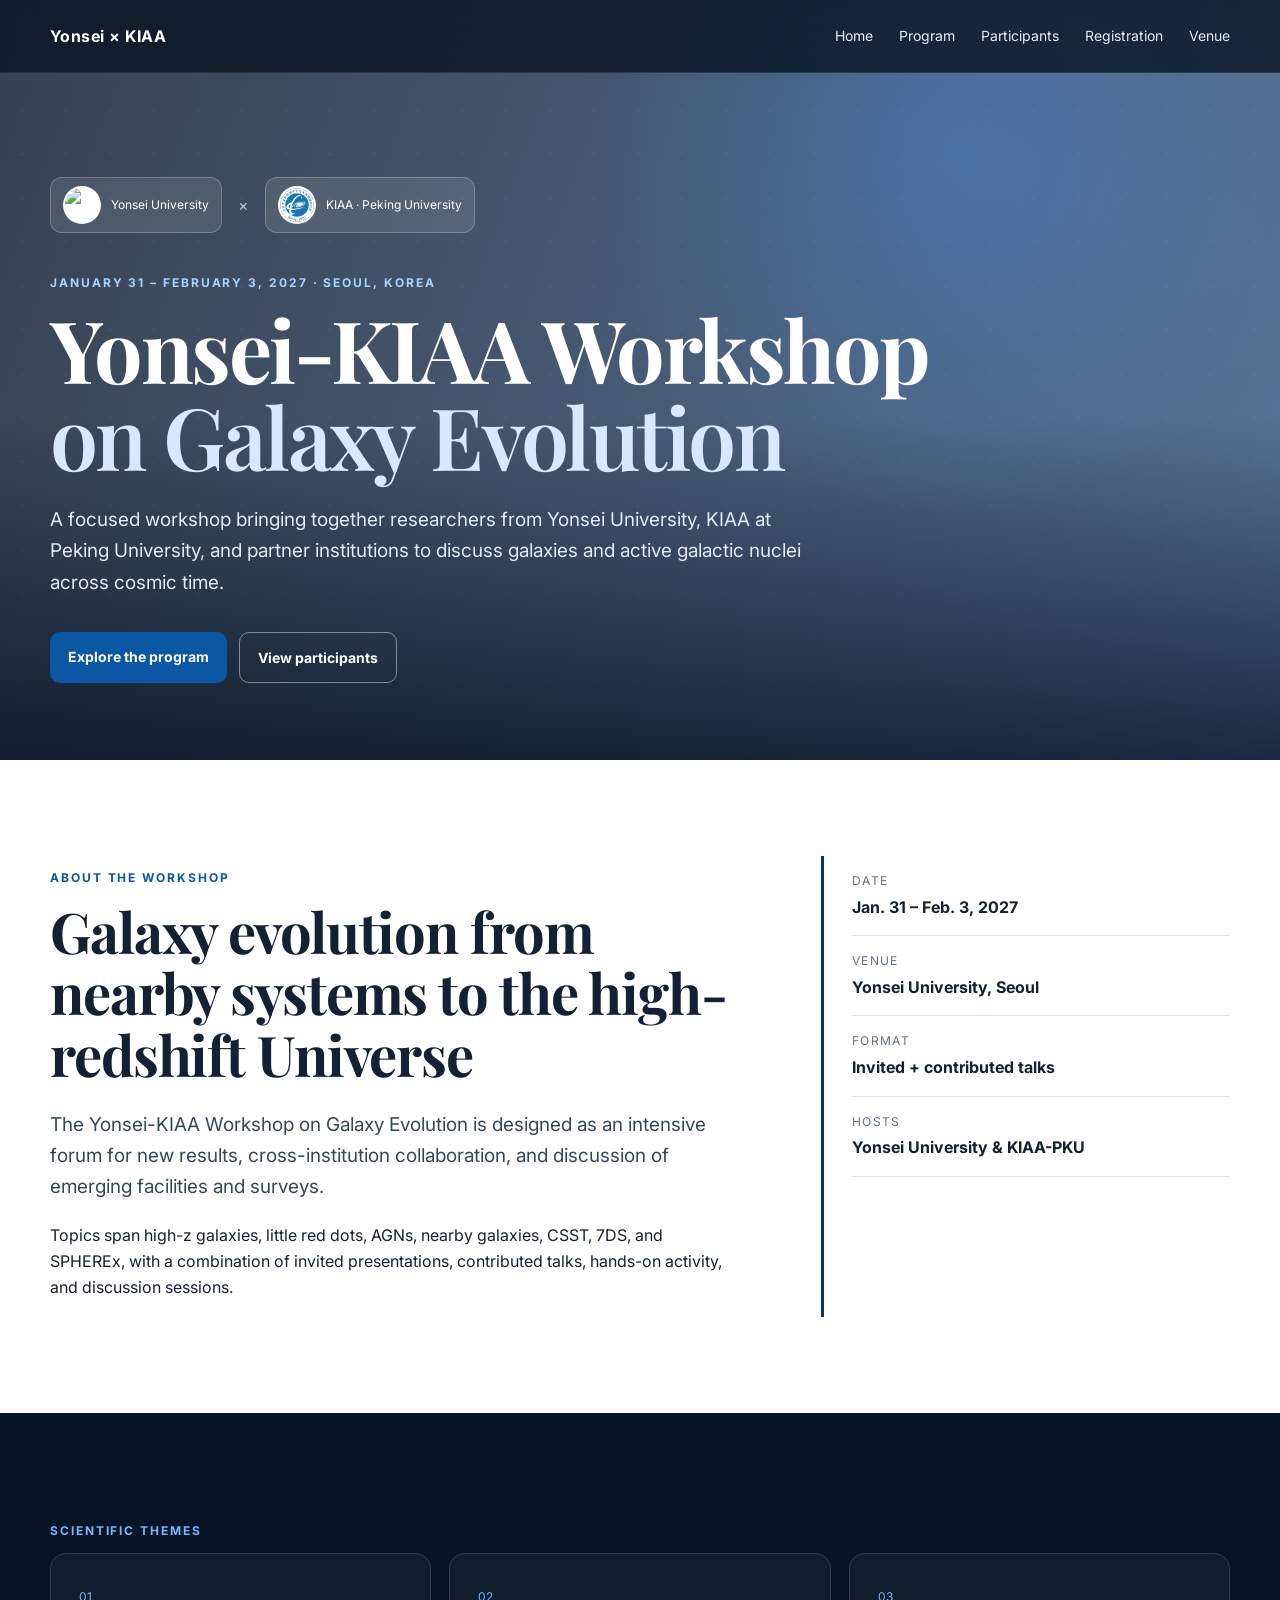
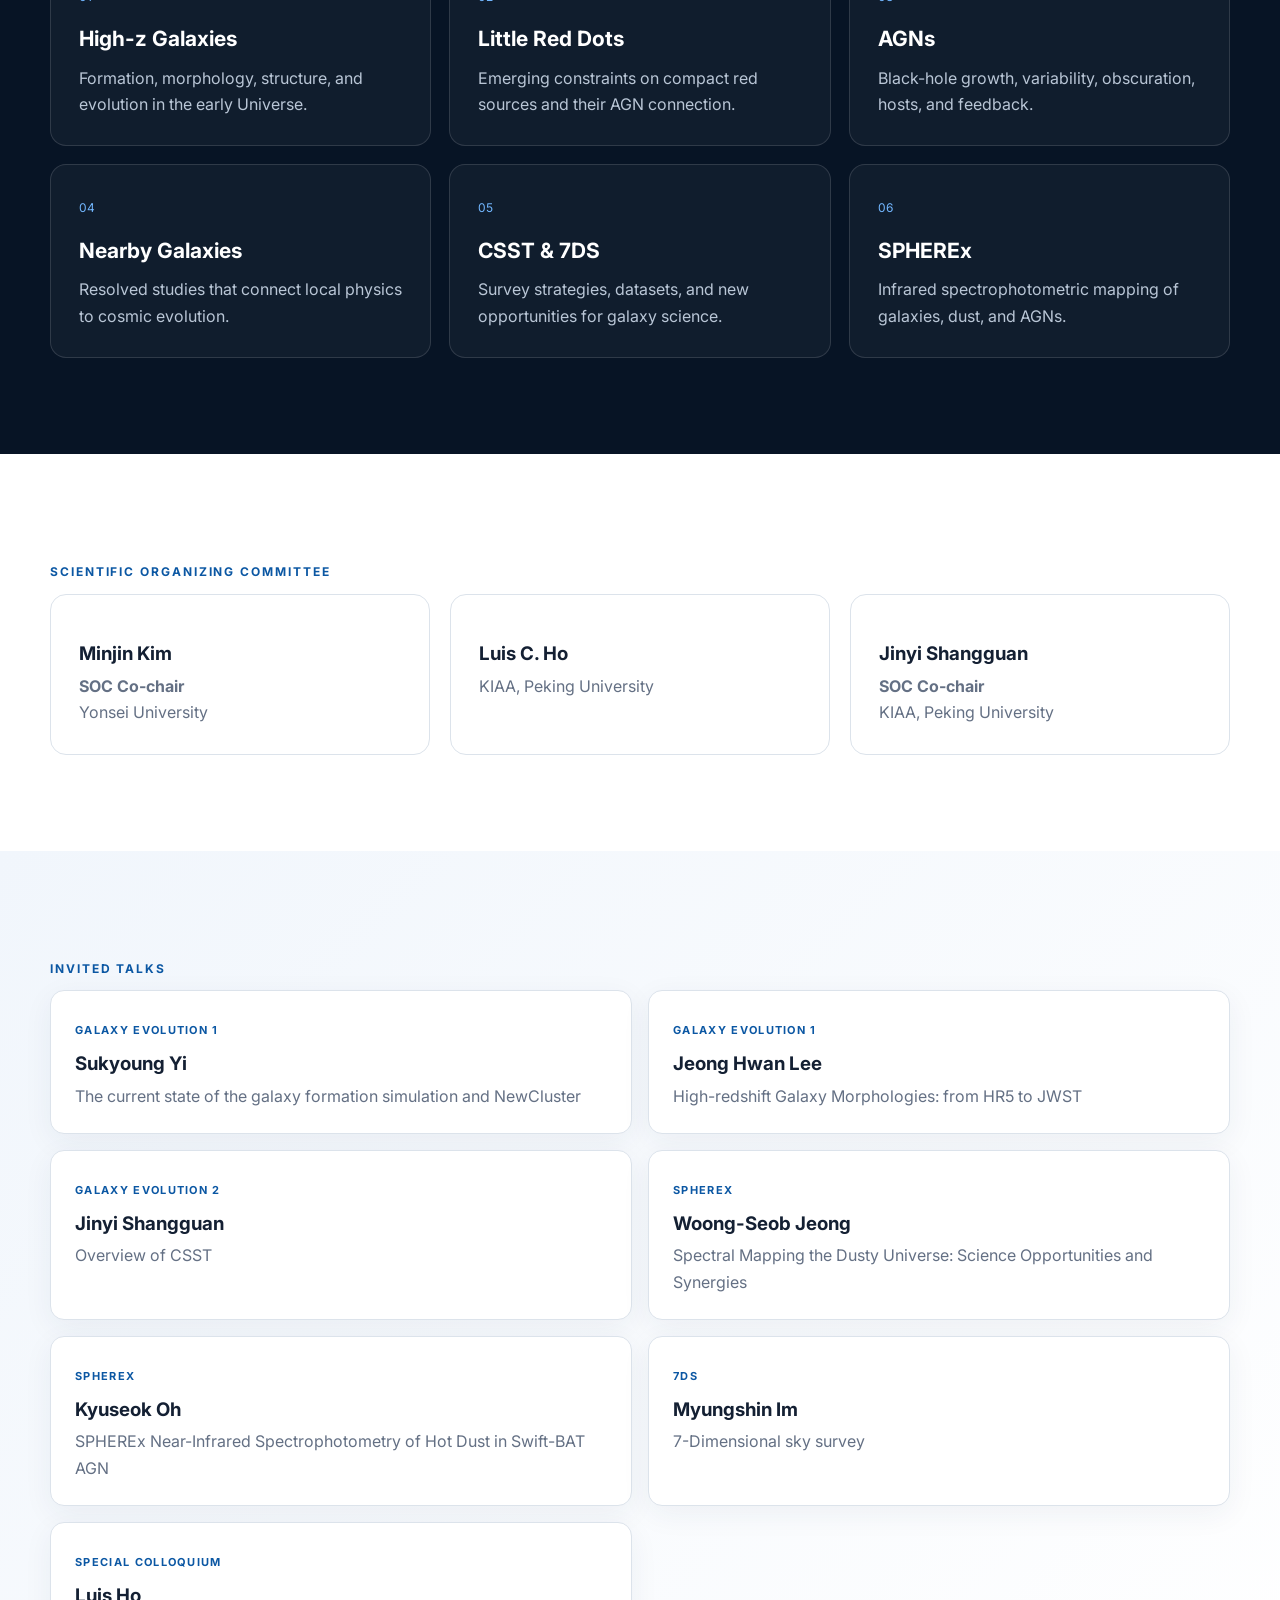
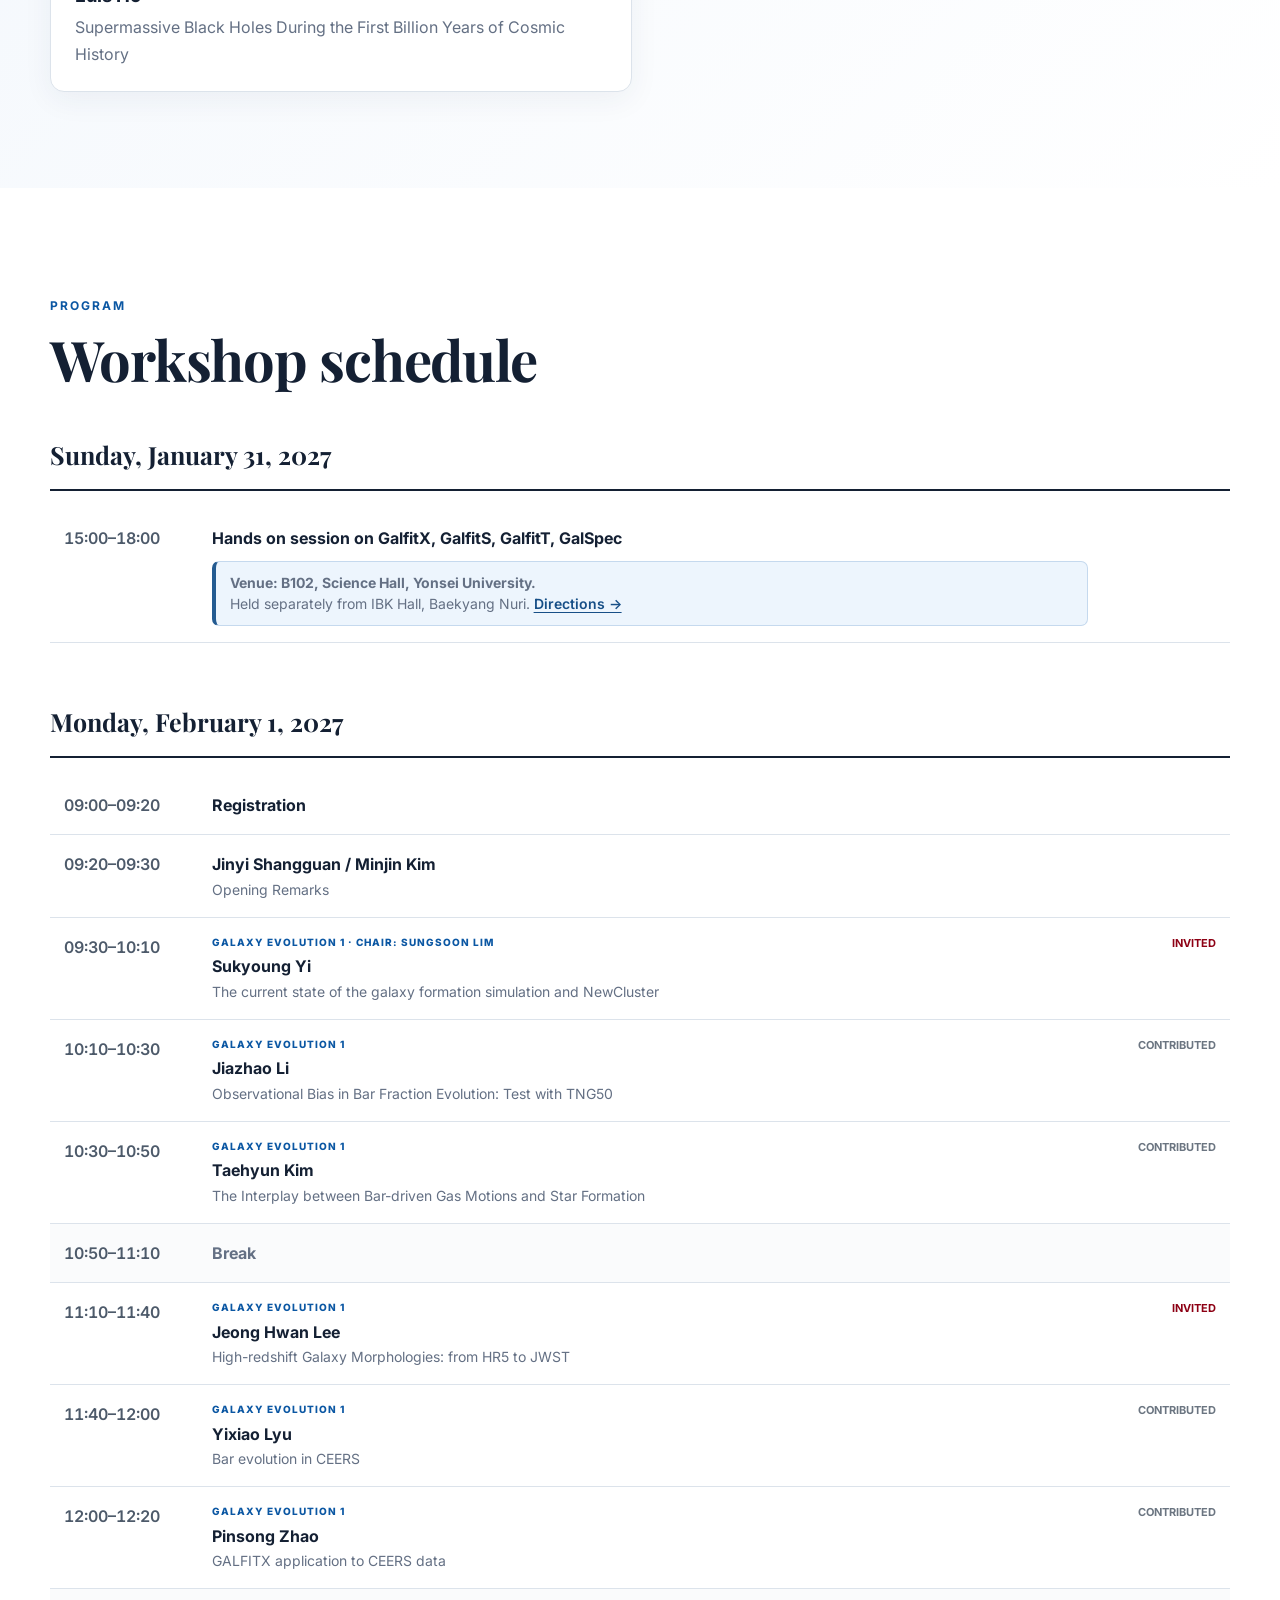
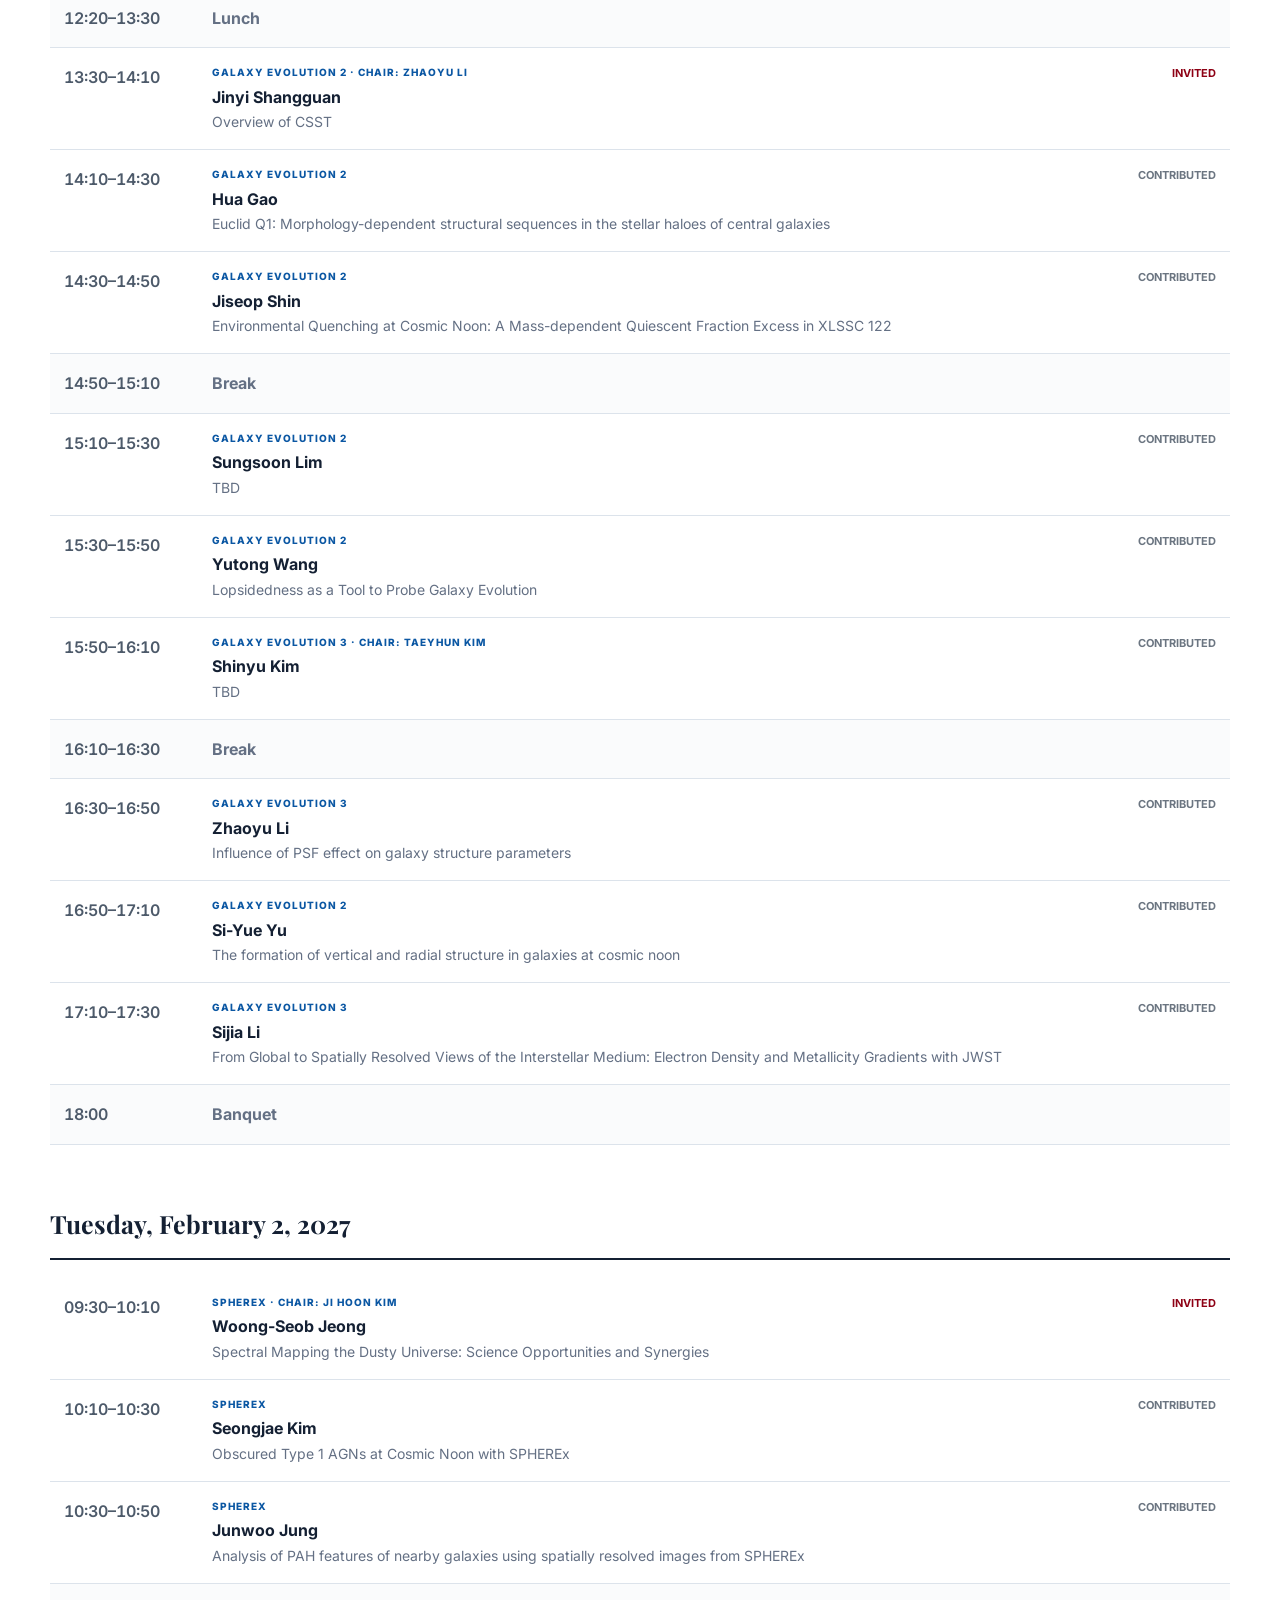
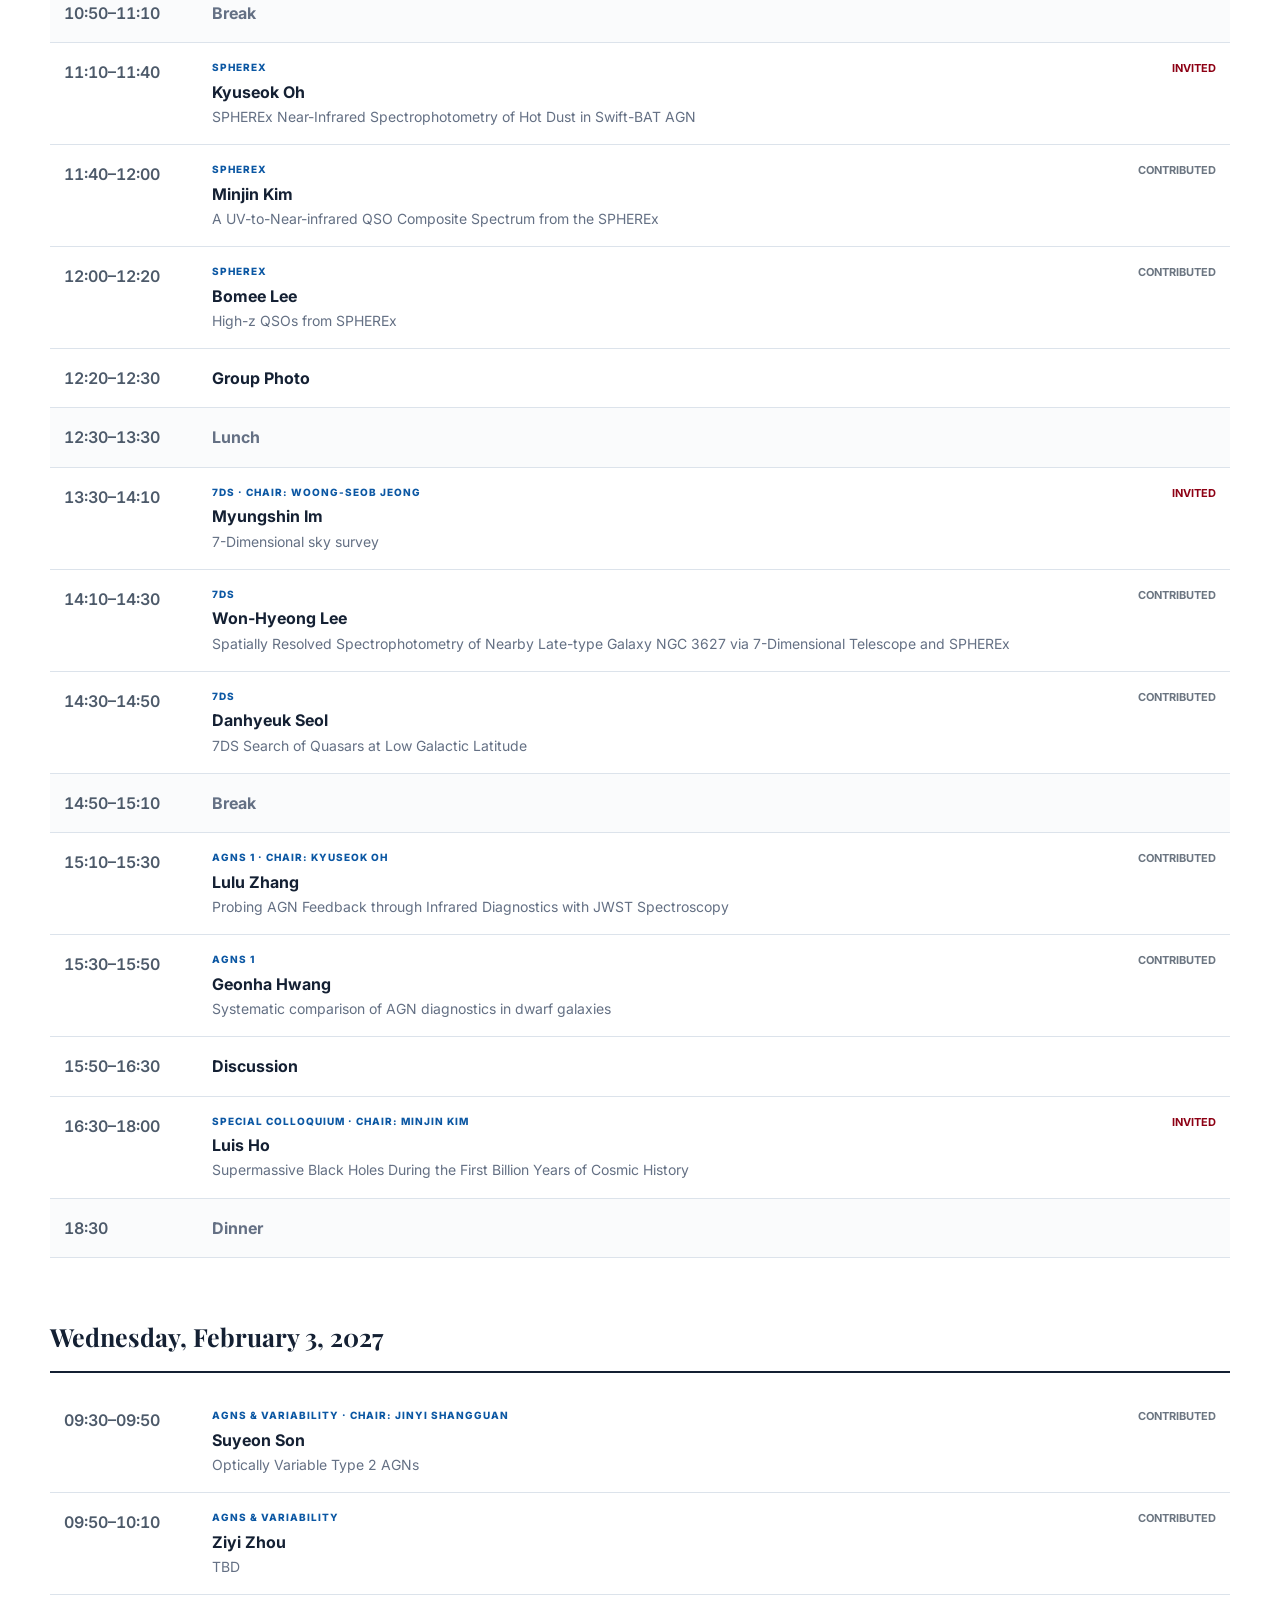
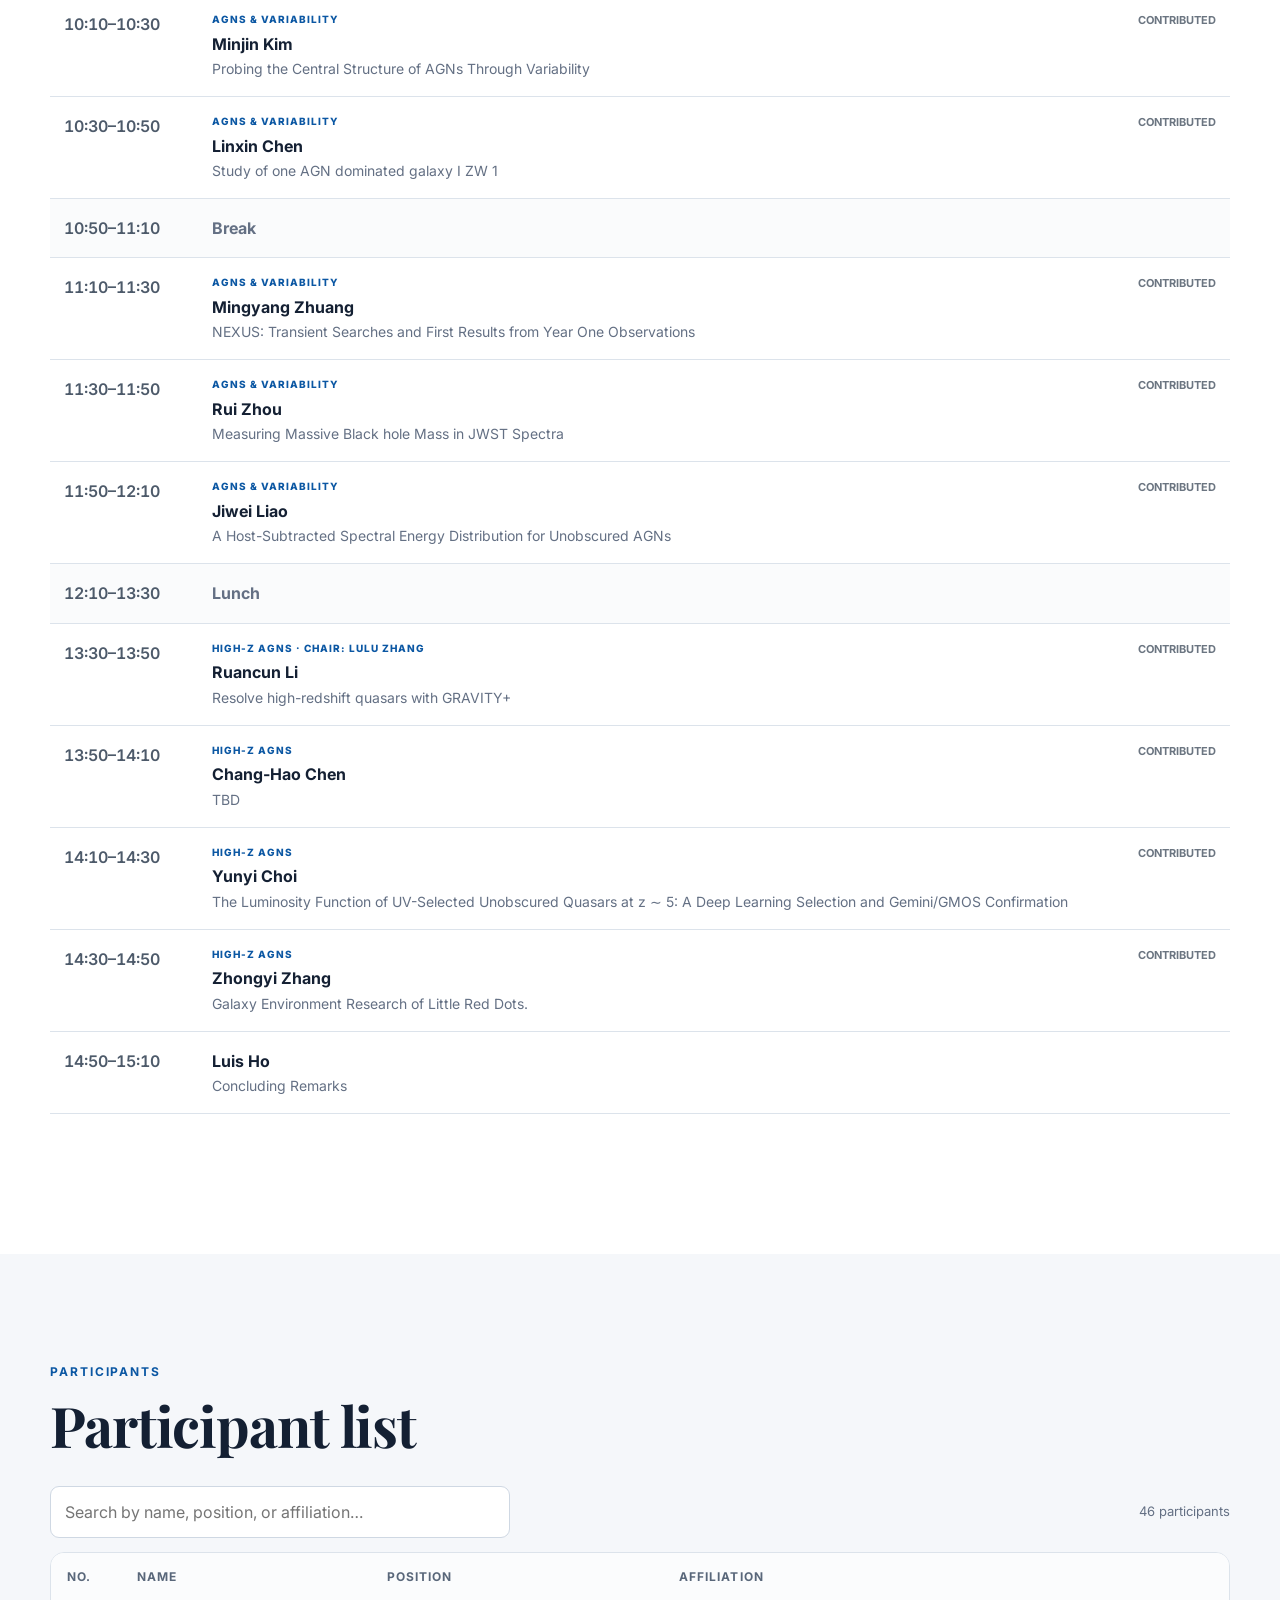
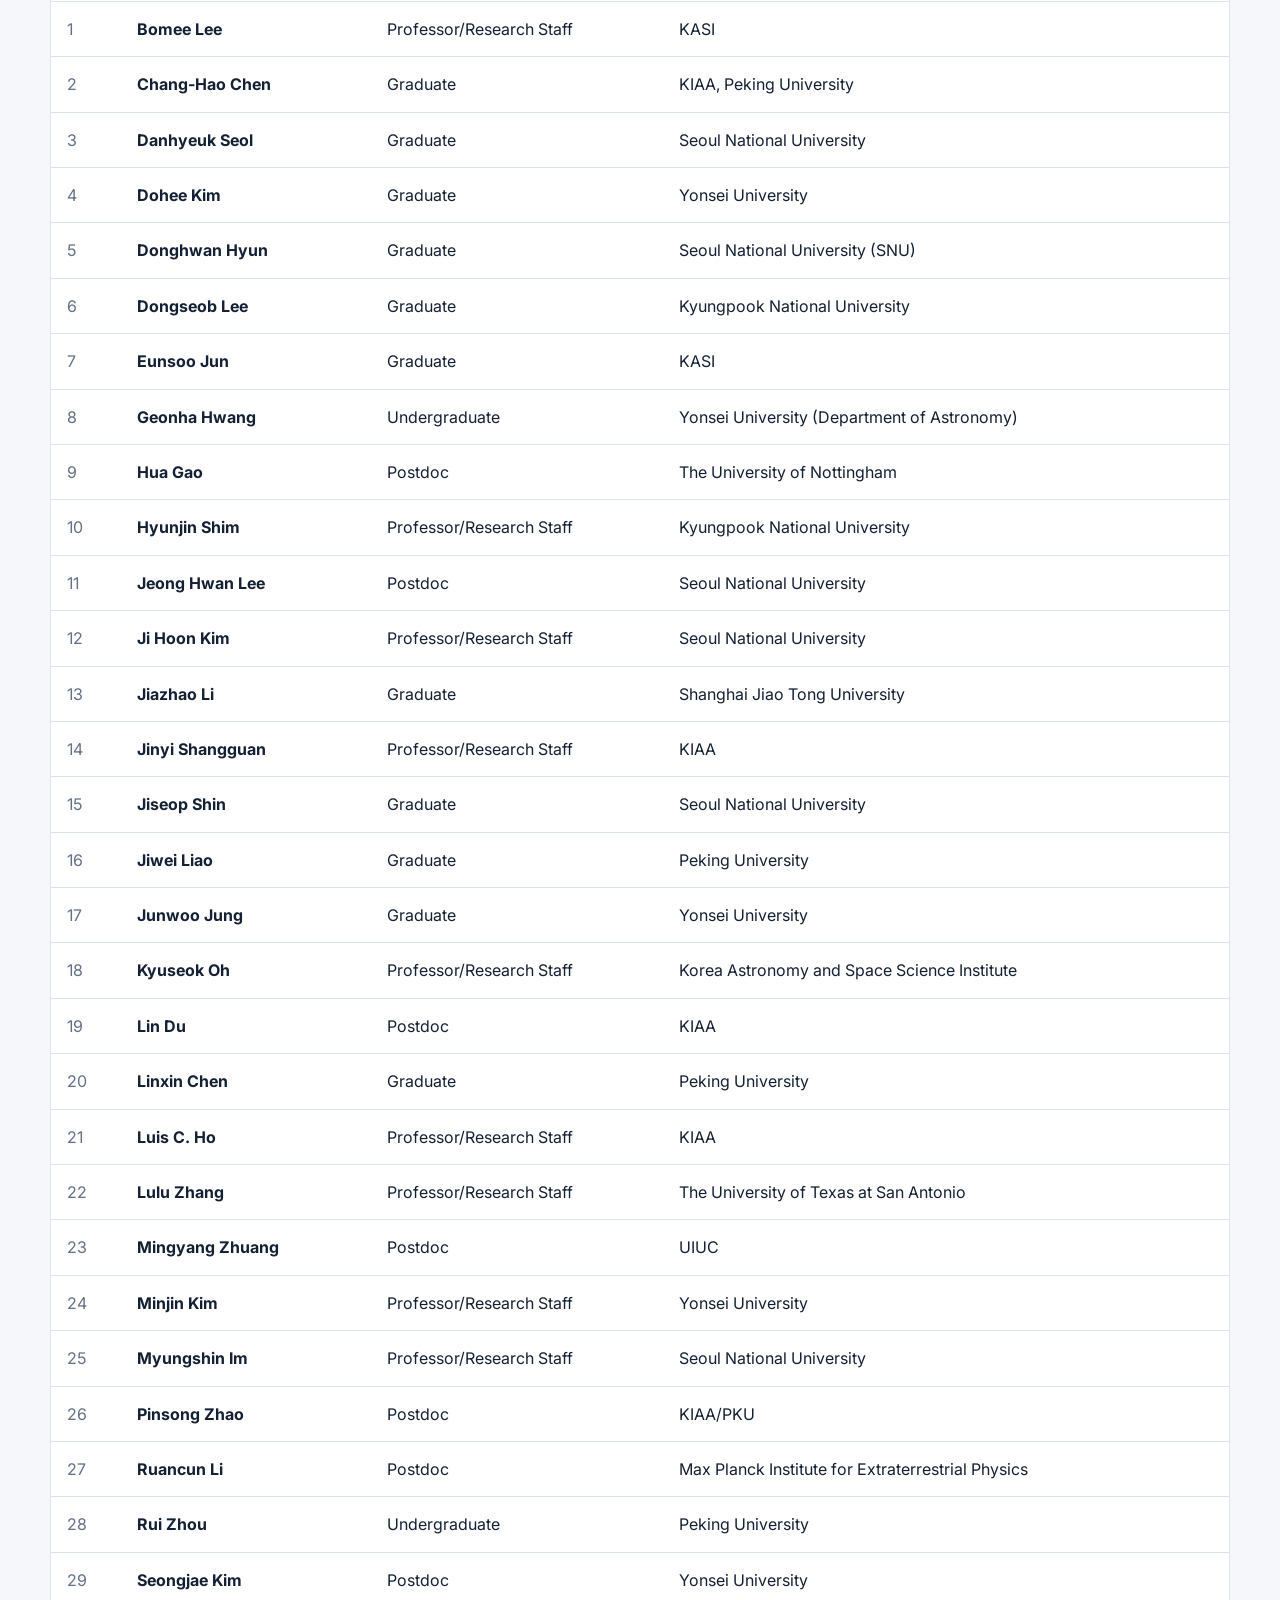
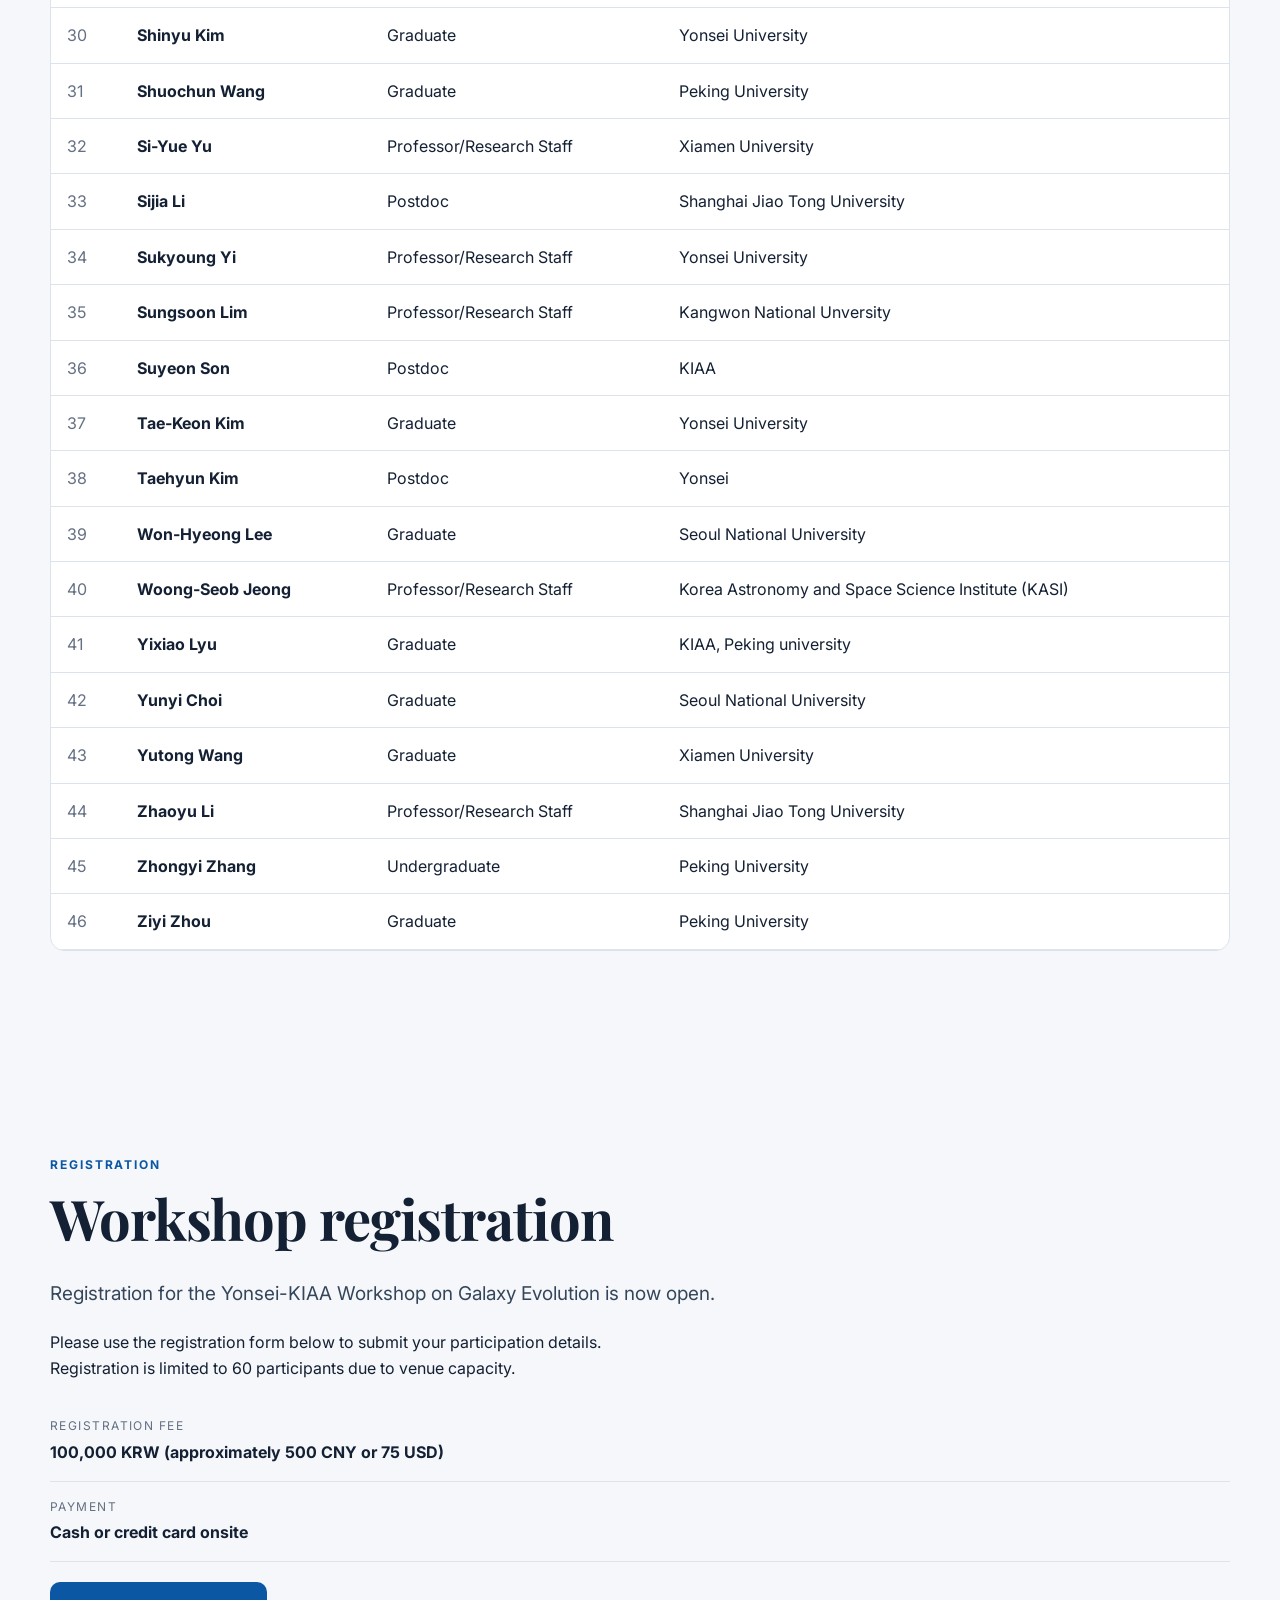
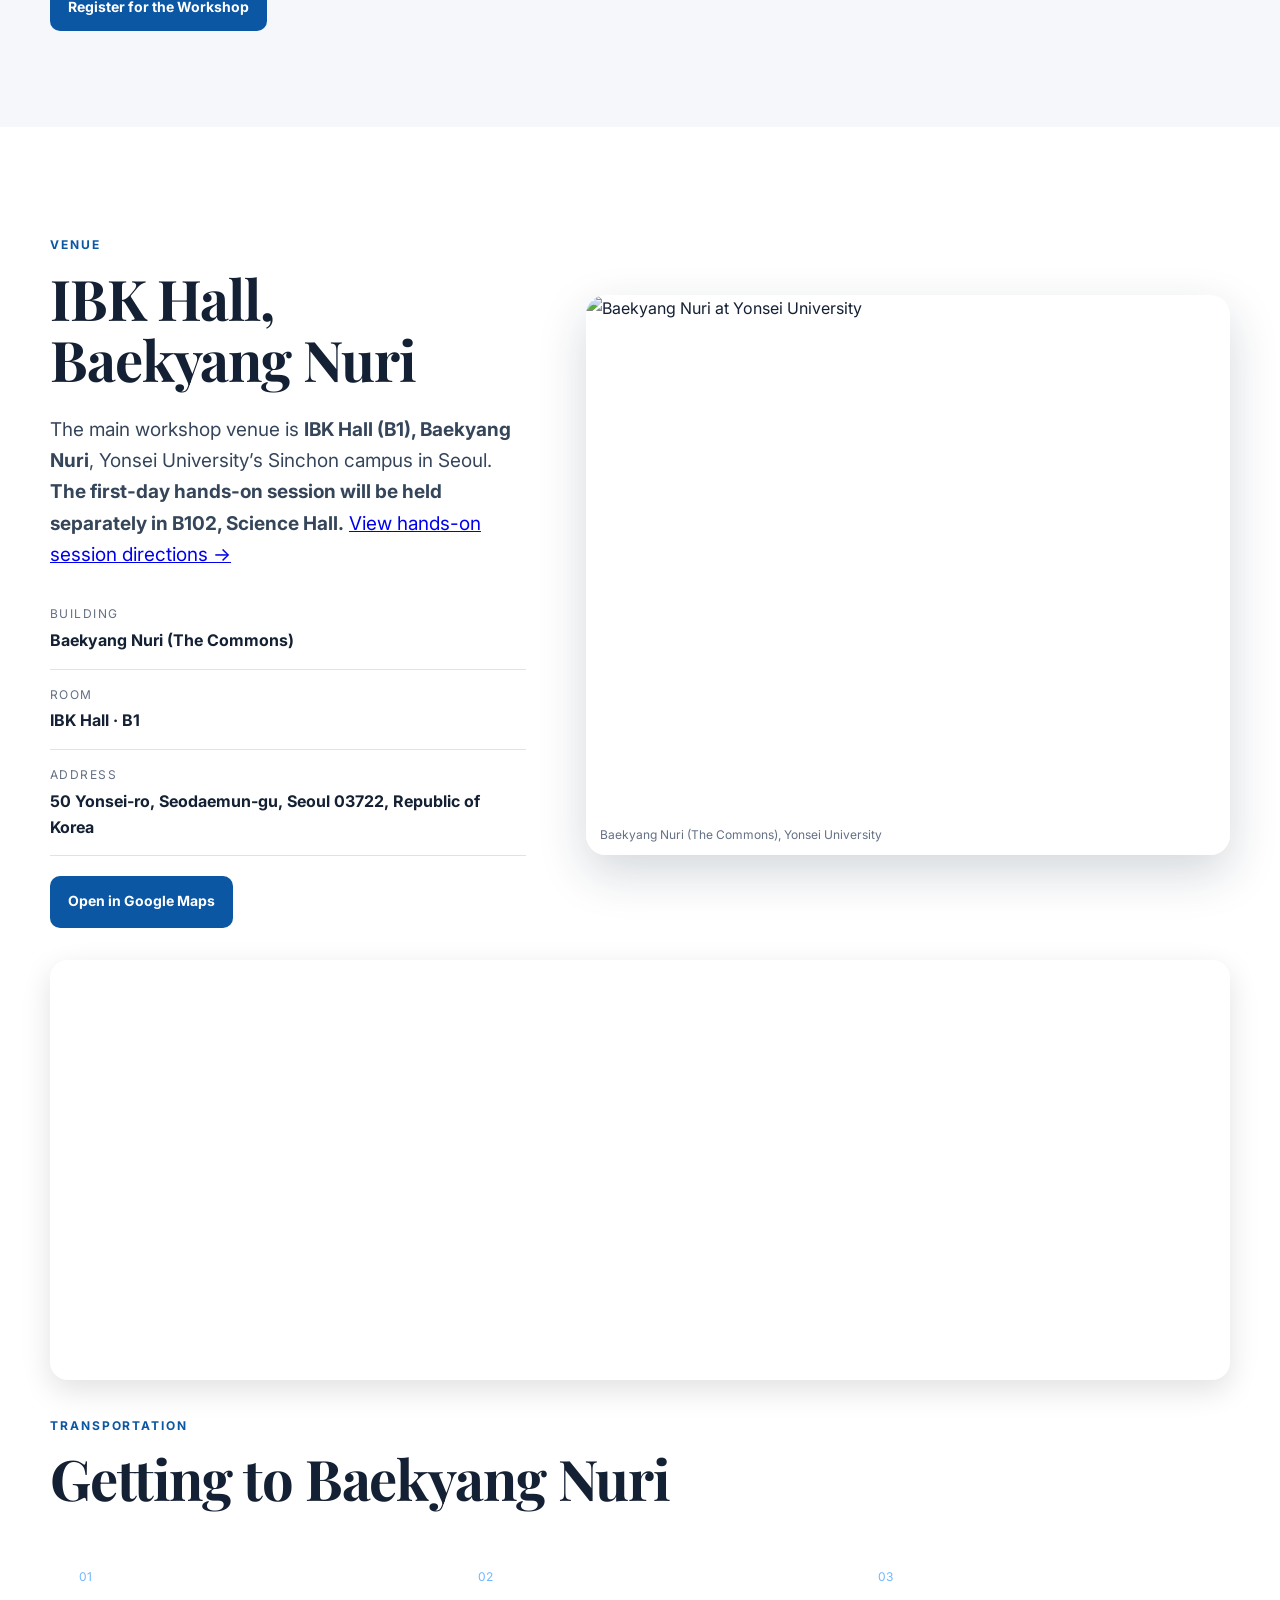
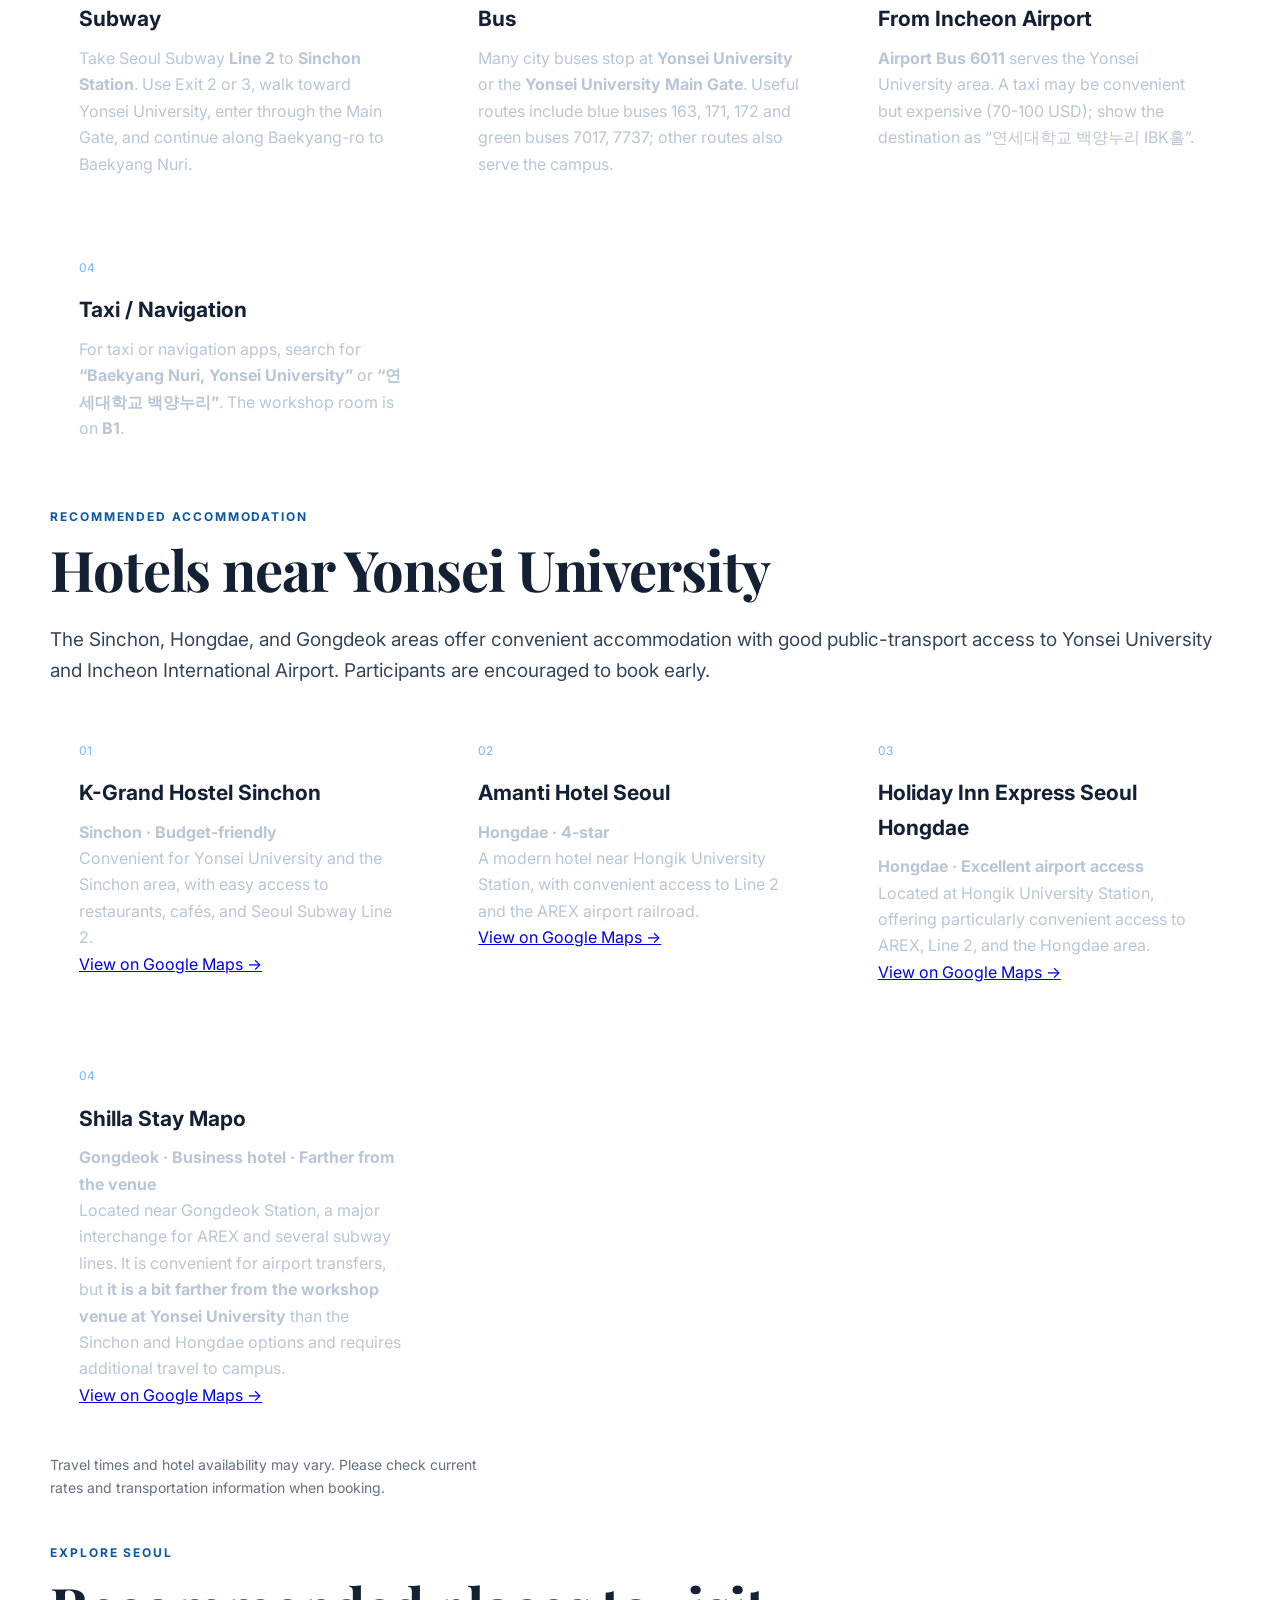
==== index.html @ 939523c6 "Add files via upload" ====
<!doctype html>
<html lang="en">
<head>
  <meta charset="utf-8" />
  <meta name="viewport" content="width=device-width,initial-scale=1" />
  <meta name="description" content="Yonsei-KIAA Workshop on Galaxy Evolution, Jan. 31-Feb. 3, 2027 at Yonsei University." />
  <title>Yonsei-KIAA Workshop on Galaxy Evolution</title>
  <link rel="preconnect" href="https://fonts.googleapis.com">
  <link rel="preconnect" href="https://fonts.gstatic.com" crossorigin>
  <link href="https://fonts.googleapis.com/css2?family=Inter:wght@400;500;600;700&family=Playfair+Display:wght@600;700&display=swap" rel="stylesheet">
  <link rel="stylesheet" href="styles.css" />
  <style>
    .hands-on-venue { display: block; margin-top: .6rem; padding: .65rem .85rem; border: 1px solid #c5d9ee; border-left: 4px solid #245b91; border-radius: 7px; background: #edf5fd; color: #173f68; font-size: .9rem; line-height: 1.5; }
    .hands-on-venue a { color: #174f87; font-weight: 600; text-decoration: underline; text-underline-offset: 3px; }
  </style>
</head>
<body>
  <header class="site-header" id="top">
    <nav class="nav wrap">
      <a class="brand" href="#top">Yonsei × KIAA</a>
      <button class="menu-toggle" aria-label="Toggle navigation" onclick="document.body.classList.toggle('nav-open')">☰</button>
      <div class="nav-links">
        <a href="#about">Home</a>
        <a href="#program">Program</a>
        <a href="#participants">Participants</a>
        <a href="#registration">Registration</a>
        <a href="#venue">Venue</a>
      </div>
    </nav>
  </header>

  <main>
    <section class="hero">
      <div class="hero-overlay"></div>
      <div class="wrap hero-content">
        <div class="institution-row">
          <a class="institution-card" href="https://www.yonsei.ac.kr/" target="_blank" rel="noreferrer">
            <img src="https://cdn.prod.website-files.com/688091aebb076bf586d9e86c/6881ef72af36af42d6fda304_Yonsei%20University.jpg" alt="Yonsei University logo" />
            <span>Yonsei University</span>
          </a>
          <span class="xmark">×</span>
          <a class="institution-card" href="https://kiaa.pku.edu.cn/" target="_blank" rel="noreferrer">
            <img src="images_kiaa_pku.png" alt="Peking University seal" />
            <span>KIAA · Peking University</span>
          </a>
        </div>
        <p class="eyebrow">JANUARY 31 – FEBRUARY 3, 2027 · SEOUL, KOREA</p>
        <h1>Yonsei-KIAA Workshop<br><span>on Galaxy Evolution</span></h1>
        <p class="hero-lede">A focused workshop bringing together researchers from Yonsei University, KIAA at Peking University, and partner institutions to discuss galaxies and active galactic nuclei across cosmic time.</p>
        <div class="hero-actions">
          <a class="btn primary" href="#program">Explore the program</a>
          <a class="btn ghost" href="#participants">View participants</a>
        </div>
      </div>
    </section>

    <section class="section" id="about">
      <div class="wrap two-col">
        <div>
          <p class="kicker">About the workshop</p>
          <h2>Galaxy evolution from nearby systems to the high-redshift Universe</h2>
          <p class="lead">The Yonsei-KIAA Workshop on Galaxy Evolution is designed as an intensive forum for new results, cross-institution collaboration, and discussion of emerging facilities and surveys.</p>
          <p>Topics span high-z galaxies, little red dots, AGNs, nearby galaxies, CSST, 7DS, and SPHEREx, with a combination of invited presentations, contributed talks, hands-on activity, and discussion sessions.</p>
        </div>
        <aside class="info-panel">
          <div><span>Date</span><strong>Jan. 31 – Feb. 3, 2027</strong></div>
          <div><span>Venue</span><strong>Yonsei University, Seoul</strong></div>
          <div><span>Format</span><strong>Invited + contributed talks</strong></div>
          <div><span>Hosts</span><strong>Yonsei University & KIAA-PKU</strong></div>
        </aside>
      </div>
    </section>

    <section class="section section-dark">
      <div class="wrap">
        <p class="kicker light">Scientific themes</p>
        <div class="topic-grid">
          <article><span>01</span><h3>High-z Galaxies</h3><p>Formation, morphology, structure, and evolution in the early Universe.</p></article>
          <article><span>02</span><h3>Little Red Dots</h3><p>Emerging constraints on compact red sources and their AGN connection.</p></article>
          <article><span>03</span><h3>AGNs</h3><p>Black-hole growth, variability, obscuration, hosts, and feedback.</p></article>
          <article><span>04</span><h3>Nearby Galaxies</h3><p>Resolved studies that connect local physics to cosmic evolution.</p></article>
          <article><span>05</span><h3>CSST & 7DS</h3><p>Survey strategies, datasets, and new opportunities for galaxy science.</p></article>
          <article><span>06</span><h3>SPHEREx</h3><p>Infrared spectrophotometric mapping of galaxies, dust, and AGNs.</p></article>
        </div>
      </div>
    </section>

    <section class="section" id="soc">
      <div class="wrap">
        <p class="kicker">Scientific organizing committee</p>
        <div class="soc-grid">
          <article><h3>Minjin Kim</h3><p><strong>SOC Co-chair</strong></p><p>Yonsei University</p></article>
          <article><h3>Luis C. Ho</h3><p>KIAA, Peking University</p></article>
          <article><h3>Jinyi Shangguan</h3><p><strong>SOC Co-chair</strong></p><p>KIAA, Peking University</p></article>
        </div>
      </div>
    </section>

    <section class="section accent-section">
      <div class="wrap">
        <p class="kicker">Invited talks</p>
        <div id="invited-talks" class="invited-grid"></div>
      </div>
    </section>

    <section class="section" id="program">
      <div class="wrap">
        <div class="section-head">
          <div><p class="kicker">Program</p><h2>Workshop schedule</h2></div>
          <p class="edit-note"></p>
        </div>
        <div id="program-root"></div>
      </div>
    </section>

    <section class="section section-soft" id="participants">
      <div class="wrap">
        <div class="section-head">
          <div><p class="kicker">Participants</p><h2>Participant list</h2></div>
          <p class="edit-note"></p>
        </div>
        <div class="table-tools">
          <input id="participant-search" type="search" placeholder="Search by name, position, or affiliation…" aria-label="Search participants" />
          <span id="participant-count"></span>
        </div>
        <div class="table-wrap">
          <table>
            <thead><tr><th>No.</th><th>Name</th><th>Position</th><th>Affiliation</th></tr></thead>
            <tbody id="participants-body"></tbody>
          </table>
        </div>
      </div>
    </section>

    <section class="section section-soft" id="registration">
      <div class="wrap">
        <div class="section-head">
          <div><p class="kicker">Registration</p><h2>Workshop registration</h2></div>
        </div>
        <p class="lead">Registration for the Yonsei-KIAA Workshop on Galaxy Evolution is now open.</p>
        <p>Please use the registration form below to submit your participation details.<br> 
         Registration is limited to 60 participants due to venue capacity.</p>
        <div class="venue-facts" style="margin-top:1.25rem">
          <div><span>Registration fee</span><strong>100,000 KRW (approximately 500 CNY or 75 USD)</strong></div>
          <div><span>Payment</span><strong>Cash or credit card onsite</strong></div>
        </div>
        <div style="margin-top:1.25rem">
          <a class="btn primary" href="https://forms.gle/2bnbUi3dQXbTcbab9" target="_blank" rel="noreferrer">Register for the Workshop</a>
        </div>
      </div>
    </section>

    <section class="section" id="venue">
      <div class="wrap">
        <div class="venue-grid">
          <div>
            <p class="kicker">Venue</p>
            <h2>IBK Hall, Baekyang Nuri</h2>
            <p class="lead">The main workshop venue is <strong>IBK Hall (B1), Baekyang Nuri</strong>, Yonsei University’s Sinchon campus in Seoul. <strong>The first-day hands-on session will be held separately in B102, Science Hall.</strong> <a href="science-hall-directions.html">View hands-on session directions →</a></p>
            <div class="venue-facts">
              <div><span>Building</span><strong>Baekyang Nuri (The Commons)</strong></div>
              <div><span>Room</span><strong>IBK Hall · B1</strong></div>
              <div><span>Address</span><strong>50 Yonsei-ro, Seodaemun-gu, Seoul 03722, Republic of Korea</strong></div>
            </div>
            <div style="display:flex;gap:.75rem;flex-wrap:wrap;margin-top:1.25rem">
              <a class="btn primary" href="https://maps.google.com/?q=Yonsei+University+Baekyangnuri" target="_blank" rel="noreferrer">Open in Google Maps</a>
              <a class="btn ghost" href="https://www.yonsei.ac.kr/en_sc/1834/subview.do" target="_blank" rel="noreferrer">Yonsei campus directions</a>
            </div>
          </div>
          <figure class="venue-photo">
            <img src="https://cdn.myportfolio.com/5768516c-3eaa-45c3-a110-b258893a2610/fd45acd1-214d-4a29-b51f-2fd9d82400e4_rw_1920.jpg?h=a72ed063ee5cdecd227137481c77e0c4" alt="Baekyang Nuri at Yonsei University" />
            <figcaption>Baekyang Nuri (The Commons), Yonsei University</figcaption>
          </figure>
        </div>

        <div style="margin-top:2rem;border-radius:18px;overflow:hidden;box-shadow:0 10px 30px rgba(0,0,0,.12)">
          <iframe
            title="Google Map: Baekyang Nuri, Yonsei University"
            src="https://www.google.com/maps?q=Yonsei+University+Baekyangnuri&output=embed"
            width="100%"
            height="420"
            style="border:0;display:block"
            loading="lazy"
            referrerpolicy="no-referrer-when-downgrade"
            allowfullscreen>
          </iframe>
        </div>

        <div style="margin-top:2.25rem">
          <p class="kicker">Transportation</p>
          <h2>Getting to Baekyang Nuri</h2>
          <div class="topic-grid" style="margin-top:1.25rem">
            <article>
              <span>01</span><h3>Subway</h3>
              <p>Take Seoul Subway <strong>Line 2</strong> to <strong>Sinchon Station</strong>. Use Exit 2 or 3, walk toward Yonsei University, enter through the Main Gate, and continue along Baekyang-ro to Baekyang Nuri.</p>
            </article>
            <article>
              <span>02</span><h3>Bus</h3>
              <p>Many city buses stop at <strong>Yonsei University</strong> or the <strong>Yonsei University Main Gate</strong>. Useful routes include blue buses 163, 171, 172 and green buses 7017, 7737; other routes also serve the campus.</p>
            </article>
            <article>
              <span>03</span><h3>From Incheon Airport</h3>
              <p><strong>Airport Bus 6011</strong> serves the Yonsei University area. A taxi may be convenient but expensive (70-100 USD); show the destination as “연세대학교 백양누리 IBK홀”.</p>
            </article>
            <article>
              <span>04</span><h3>Taxi / Navigation</h3>
              <p>For taxi or navigation apps, search for <strong>“Baekyang Nuri, Yonsei University”</strong> or <strong>“연세대학교 백양누리”</strong>. The workshop room is on <strong>B1</strong>.</p>
            </article>
          </div>

        <div style="margin-top:2.25rem">
          <p class="kicker">Recommended accommodation</p>
          <h2>Hotels near Yonsei University</h2>
          <p class="lead">The Sinchon, Hongdae, and Gongdeok areas offer convenient accommodation with good public-transport access to Yonsei University and Incheon International Airport. Participants are encouraged to book early.</p>
          <div class="topic-grid" style="margin-top:1.25rem">
            <article>
              <span>01</span><h3>K-Grand Hostel Sinchon</h3>
              <p><strong>Sinchon · Budget-friendly</strong><br>Convenient for Yonsei University and the Sinchon area, with easy access to restaurants, cafés, and Seoul Subway Line 2.</p>
              <p><a href="https://www.google.com/maps/search/?api=1&query=K-Grand+Hostel+Sinchon+Seoul" target="_blank" rel="noreferrer">View on Google Maps →</a></p>
            </article>
            <article>
              <span>02</span><h3>Amanti Hotel Seoul</h3>
              <p><strong>Hongdae · 4-star</strong><br>A modern hotel near Hongik University Station, with convenient access to Line 2 and the AREX airport railroad.</p>
              <p><a href="https://www.google.com/maps/search/?api=1&query=Amanti+Hotel+Seoul" target="_blank" rel="noreferrer">View on Google Maps →</a></p>
            </article>
            <article>
              <span>03</span><h3>Holiday Inn Express Seoul Hongdae</h3>
              <p><strong>Hongdae · Excellent airport access</strong><br>Located at Hongik University Station, offering particularly convenient access to AREX, Line 2, and the Hongdae area.</p>
              <p><a href="https://www.google.com/maps/search/?api=1&query=Holiday+Inn+Express+Seoul+Hongdae" target="_blank" rel="noreferrer">View on Google Maps →</a></p>
            </article>
            <article>
              <span>04</span><h3>Shilla Stay Mapo</h3>
              <p><strong>Gongdeok · Business hotel · Farther from the venue</strong><br>Located near Gongdeok Station, a major interchange for AREX and several subway lines. It is convenient for airport transfers, but <strong>it is a bit farther from the workshop venue at Yonsei University</strong> than the Sinchon and Hongdae options and requires additional travel to campus.</p>
              <p><a href="https://www.google.com/maps/search/?api=1&query=Shilla+Stay+Mapo+Seoul" target="_blank" rel="noreferrer">View on Google Maps →</a></p>
            </article>
          </div>
          <p class="edit-note" style="margin-top:1rem">Travel times and hotel availability may vary. Please check current rates and transportation information when booking.</p>
        </div>

        <div style="margin-top:2.75rem">
          <p class="kicker">Explore Seoul</p>
          <h2>Recommended places to visit</h2>
          <p class="lead">If you have some free time before or after the workshop, Seoul offers an easy mix of contemporary culture, royal palaces, traditional neighborhoods, museums, shopping, and K-culture landmarks. The following places are especially convenient and rewarding for international visitors.</p>
          <div class="topic-grid" style="margin-top:1.25rem">
            <article><span>01</span><h3>Hongdae · 홍대</h3><p>A lively university district close to Yonsei, known for cafés, restaurants, shopping, street performances, music, and nightlife. An easy evening trip from Sinchon.</p><p><a href="https://maps.google.com/?q=Hongdae+Seoul" target="_blank" rel="noreferrer">View on Google Maps →</a></p></article>
            <article><span>02</span><h3>National Museum of Korea · 국립중앙박물관</h3><p>Korea’s flagship museum for Korean history and art in Yongsan. A particularly good choice for visitors who want an introduction to Korean cultural heritage.</p><p><a href="https://maps.google.com/?q=National+Museum+of+Korea" target="_blank" rel="noreferrer">View on Google Maps →</a></p></article>
            <article><span>03</span><h3>Gyeongbokgung Palace · 경복궁</h3><p>The largest of Seoul’s Five Grand Palaces and one of the city’s essential historic sights. It pairs naturally with Gwanghwamun, Bukchon, and Insadong.</p><p><a href="https://maps.google.com/?q=Gyeongbokgung+Palace" target="_blank" rel="noreferrer">View on Google Maps →</a></p></article>
            <article><span>04</span><h3>Changdeokgung Palace · 창덕궁</h3><p>A beautifully preserved Joseon royal palace, especially famous for its architecture and the landscaped Secret Garden (Huwon). A highlight for visitors interested in historic Seoul.</p><p><a href="https://maps.google.com/?q=Changdeokgung+Palace" target="_blank" rel="noreferrer">View on Google Maps →</a></p></article>
            <article><span>05</span><h3>Deoksugung Palace · 덕수궁</h3><p>A compact royal palace in central Seoul known for its mix of traditional Korean and Western-style buildings. Its stone-wall road is also pleasant for a short walk.</p><p><a href="https://maps.google.com/?q=Deoksugung+Palace" target="_blank" rel="noreferrer">View on Google Maps →</a></p></article>
            <article><span>06</span><h3>Changgyeonggung Palace · 창경궁</h3><p>A quieter royal palace next to Changdeokgung, with spacious grounds and a more relaxed atmosphere. It can be combined with Changdeokgung and Jongmyo.</p><p><a href="https://maps.google.com/?q=Changgyeonggung+Palace" target="_blank" rel="noreferrer">View on Google Maps →</a></p></article>
            <article><span>07</span><h3>Bukchon Hanok Village · 북촌한옥마을</h3><p>A historic residential neighborhood of traditional hanok houses between the royal palaces. Please keep voices low and respect residents while exploring its narrow lanes.</p><p><a href="https://maps.google.com/?q=Bukchon+Hanok+Village" target="_blank" rel="noreferrer">View on Google Maps →</a></p></article>
            <article><span>08</span><h3>Insadong · 인사동</h3><p>A traditional arts and culture district with galleries, crafts, ceramics, souvenirs, tea houses, and Ssamzigil. It pairs naturally with Bukchon and the palaces.</p><p><a href="https://maps.google.com/?q=Insadong+Seoul" target="_blank" rel="noreferrer">View on Google Maps →</a></p></article>
            <article><span>09</span><h3>Jongmyo Shrine · 종묘</h3><p>A UNESCO-listed royal ancestral shrine of the Joseon Dynasty, noted for its restrained architecture, ritual traditions, and tranquil grounds.</p><p><a href="https://maps.google.com/?q=Jongmyo+Shrine+Seoul" target="_blank" rel="noreferrer">View on Google Maps →</a></p></article>
            <article><span>10</span><h3>Myeongdong · 명동</h3><p>One of Seoul’s best-known shopping districts, with Korean cosmetics, fashion, department stores, cafés, restaurants, and street food. It is also convenient for visiting Namsan and N Seoul Tower.</p><p><a href="https://maps.google.com/?q=Myeongdong+Seoul" target="_blank" rel="noreferrer">View on Google Maps →</a></p></article>
            <article><span>11</span><h3>Cheonggyecheon Stream · 청계천</h3><p>A landscaped urban stream running through central Seoul, ideal for a relaxed walk between sightseeing stops. The western section near Cheonggye Plaza is especially easy to combine with Gwanghwamun, Insadong, and Myeongdong.</p><p><a href="https://maps.google.com/?q=Cheonggyecheon+Stream+Seoul" target="_blank" rel="noreferrer">View on Google Maps →</a></p></article>
            <article><span>12</span><h3>KPop Demon Hunters · 케데헌</h3><p>Fans can explore Seoul landmarks associated with <em>KPop Demon Hunters</em>, including N Seoul Tower and Lotte World Tower. These make a fun K-culture addition to a Seoul visit.</p><p><a href="https://maps.google.com/?q=N+Seoul+Tower" target="_blank" rel="noreferrer">N Seoul Tower →</a> &nbsp;·&nbsp; <a href="https://maps.google.com/?q=Lotte+World+Tower" target="_blank" rel="noreferrer">Lotte World Tower →</a></p></article>
          </div>
          <div class="info-panel" style="margin-top:1.5rem">
            <div><span>Easy evening</span><strong>Sinchon → Hongdae</strong></div>
            <div><span>Historic Seoul</span><strong>Gyeongbokgung → Bukchon → Changdeokgung → Insadong</strong></div>
            <div><span>Palace route</span><strong>Deoksugung → Gyeongbokgung → Changdeokgung / Changgyeonggung → Jongmyo</strong></div>
            <div><span>Central Seoul walk</span><strong>Gwanghwamun → Cheonggyecheon → Myeongdong</strong></div>
            <div><span>Shopping & evening</span><strong>Myeongdong → Namsan → N Seoul Tower</strong></div>
            <div><span>Korean culture</span><strong>National Museum of Korea → Historic Seoul</strong></div>
          </div>
        </div>


        </div>
      </div>
    

</section>
  </main>

  <footer>
    <div class="wrap footer-row">
      <div><strong>Yonsei-KIAA Workshop on Galaxy Evolution</strong><span>Jan. 31 – Feb. 3, 2027 · Yonsei University</span></div>
      <a href="#top">Back to top ↑</a>
    </div>
  </footer>

  <script src="data.js"></script>
  <script>
    const D = window.WORKSHOP_DATA;
    const dateLabel = s => new Date(s+'T12:00:00').toLocaleDateString('en-US',{weekday:'long',month:'long',day:'numeric',year:'numeric'});
    const invited = D.program.filter(x => x.type === 'I' && x.name && !/break|lunch|banquet/i.test(x.name));
    document.getElementById('invited-talks').innerHTML = invited.map(x => `
      <article><span class="talk-topic">${x.topic || 'Special Session'}</span><h3>${x.name}</h3><p>${x.title || 'Title to be announced'}</p></article>`).join('');

    const chairs = {
      'Galaxy Evolution 1': 'Sungsoon Lim',
      'Galaxy Evolution 2': 'Zhaoyu Li',
      'Galaxy Evolution 3': 'Taeyhun Kim',
      'SPHEREx': 'Ji Hoon Kim',
      '7DS': 'Woong-seob Jeong',
      'AGNs 1': 'Kyuseok Oh',
      'Special Colloquium': 'Minjin Kim',
      'AGNs & Variability': 'Jinyi Shangguan',
      'High-z AGNs': 'Lulu Zhang'
    };
    const byDate = Object.groupBy ? Object.groupBy(D.program, x => x.date) : D.program.reduce((a,x)=>((a[x.date]??=[]).push(x),a),{});
    const programRoot = document.getElementById('program-root');
    programRoot.innerHTML = Object.entries(byDate).map(([date, items]) => {
      const ordered = [...items].sort((a,b) => (a.begin || '99:99').localeCompare(b.begin || '99:99'));
      const chairedTopics = new Set();
      const rows = ordered.map(x => {
        const isHandsOn = date === '2027-01-31' && /^15:00/.test(x.begin || '') && /hands?[\s‐‑–—-]*on|galfit/i.test(`${x.topic || ''} ${x.name || ''} ${x.title || ''}`);
        const venueNote = isHandsOn ? '<span class="hands-on-venue"><b>Venue: B102, Science Hall, Yonsei University.</b><br>Held separately from IBK Hall, Baekyang Nuri. <a href="science-hall-directions.html">Directions →</a></span>' : '';
        const isBreak = /break|lunch|banquet|dinner|coffee/i.test(`${x.name||''} ${x.title||''}`);
        const topic = x.topic ? `<span class="session-topic">${x.topic}${chairs[x.topic] && !chairedTopics.has(x.topic) ? ` · Chair: ${chairs[x.topic]}` : ''}</span>` : '';
        if (x.topic) chairedTopics.add(x.topic);
        return `<div class="program-row ${isBreak ? 'break-row':''}">
          <div class="time">${x.begin || ''}${x.end ? '–'+x.end : ''}</div>
          <div class="program-main">${topic}<strong>${x.name || x.title || 'Session'}</strong>${x.title && x.name ? `<span>${x.title}</span>` : ''}${venueNote}</div>
          <div class="badge ${x.type==='I'?'invited':''}">${x.type==='I'?'Invited':x.type==='C'?'Contributed':''}</div>
        </div>`;
      }).join('');
      return `<section class="day"><div class="day-title"><span>${dateLabel(date)}</span></div><div class="program-list">${rows}</div></section>`;
    }).join('');

    const tbody=document.getElementById('participants-body'), count=document.getElementById('participant-count'), search=document.getElementById('participant-search');
    function drawParticipants(q=''){
      q=q.toLowerCase().trim();
      const rows=D.participants.filter(p=>!q || [p.name,p.position,p.affiliation,String(p.no)].join(' ').toLowerCase().includes(q));
      count.textContent=`${rows.length} participant${rows.length===1?'':'s'}`;
      tbody.innerHTML=rows.map(p=>`<tr><td>${p.no}</td><td><strong>${p.name}</strong></td><td>${p.position}</td><td>${p.affiliation}</td></tr>`).join('');
    }
    search.addEventListener('input',e=>drawParticipants(e.target.value)); drawParticipants();
  </script>
</body>
</html>
---- styles.css ----
:root{--blue:#003876;--blue2:#0b57a3;--ink:#142033;--muted:#647084;--line:#dce3eb;--soft:#f5f7fa;--red:#8d0014;--white:#fff;--max:1180px}
*{box-sizing:border-box}html{scroll-behavior:smooth}body{margin:0;font-family:Inter,system-ui,sans-serif;color:var(--ink);background:#fff;line-height:1.65}.wrap{width:min(var(--max),calc(100% - 40px));margin:auto}.site-header{position:fixed;top:0;left:0;right:0;z-index:30;background:rgba(7,18,34,.78);backdrop-filter:blur(14px);border-bottom:1px solid rgba(255,255,255,.1)}.nav{height:72px;display:flex;align-items:center;justify-content:space-between}.brand{color:#fff;text-decoration:none;font-weight:700;letter-spacing:.03em}.nav-links{display:flex;gap:26px}.nav-links a{color:#e8eef7;text-decoration:none;font-size:14px}.menu-toggle{display:none;background:none;border:0;color:#fff;font-size:24px}.hero{min-height:760px;display:grid;align-items:center;position:relative;color:#fff;background:linear-gradient(110deg,#031225cc,#072e65aa),url('https://upload.wikimedia.org/wikipedia/commons/a/a6/20230624_%EC%97%B0%EC%84%B8%EB%8C%80%ED%95%99%EA%B5%90_%EC%96%B8%EB%8D%94%EC%9A%B0%EB%93%9C%ED%99%80.jpg') center/cover}.hero:after{content:'';position:absolute;inset:0;background:radial-gradient(circle at 75% 20%,rgba(65,155,255,.28),transparent 32%),linear-gradient(to top,rgba(1,12,28,.72),transparent 45%)}.hero-overlay{position:absolute;inset:0;background-image:radial-gradient(#fff 1px,transparent 1px);background-size:44px 44px;opacity:.06}.hero-content{position:relative;z-index:2;padding-top:100px;max-width:1000px;margin-left:max(20px,calc((100vw - var(--max))/2))}.institution-row{display:flex;align-items:center;gap:16px;margin-bottom:40px}.institution-card{display:flex;align-items:center;gap:10px;padding:8px 12px;border:1px solid rgba(255,255,255,.24);border-radius:12px;background:rgba(255,255,255,.1);color:#fff;text-decoration:none;font-size:12px}.institution-card img{width:38px;height:38px;object-fit:contain;background:#fff;border-radius:50%;padding:2px}.xmark{opacity:.65}.eyebrow,.kicker{text-transform:uppercase;letter-spacing:.16em;font-weight:700;font-size:12px;color:var(--blue2)}.eyebrow{color:#a9d2ff}.hero h1{font-family:'Playfair Display',Georgia,serif;font-size:clamp(48px,7vw,86px);line-height:1.02;margin:10px 0 24px;letter-spacing:-.03em}.hero h1 span{font-weight:600;color:#d8e9ff}.hero-lede{font-size:19px;max-width:760px;color:#e3ebf5}.hero-actions{display:flex;gap:12px;margin-top:34px}.btn{display:inline-block;text-decoration:none;padding:13px 18px;border-radius:10px;font-weight:700;font-size:14px}.btn.primary{background:var(--blue2);color:#fff}.btn.ghost{border:1px solid rgba(255,255,255,.45);color:#fff}.section{padding:96px 0}.section h2{font-family:'Playfair Display',Georgia,serif;font-size:clamp(36px,5vw,56px);line-height:1.1;margin:10px 0 24px;letter-spacing:-.02em}.lead{font-size:19px;color:#35455a}.two-col{display:grid;grid-template-columns:1.35fr .8fr;gap:80px}.info-panel{border-left:3px solid var(--blue);padding-left:28px}.info-panel div,.venue-facts div{padding:15px 0;border-bottom:1px solid var(--line);display:flex;flex-direction:column;gap:3px}.info-panel span,.venue-facts span{font-size:12px;text-transform:uppercase;letter-spacing:.12em;color:var(--muted)}.section-dark{background:#071425;color:#fff}.kicker.light{color:#78b8ff}.topic-grid{display:grid;grid-template-columns:repeat(3,1fr);gap:18px}.topic-grid article{padding:28px;border:1px solid rgba(255,255,255,.13);border-radius:16px;background:rgba(255,255,255,.04)}.topic-grid article span{font-size:12px;color:#72b7ff}.topic-grid h3{font-size:21px;margin:14px 0 8px}.topic-grid p{color:#b9c6d6;margin:0}.soc-grid{display:grid;grid-template-columns:repeat(3,1fr);gap:20px}.soc-grid article{padding:28px;border:1px solid var(--line);border-radius:16px}.avatar{width:50px;height:50px;border-radius:50%;display:grid;place-items:center;background:#eaf2fb;color:var(--blue);font-weight:800}.soc-grid h3{margin:16px 0 3px}.soc-grid p{margin:0;color:var(--muted)}.accent-section{background:linear-gradient(135deg,#f1f6fc,#fff)}.invited-grid{display:grid;grid-template-columns:repeat(2,1fr);gap:16px}.invited-grid article{background:#fff;padding:24px;border:1px solid var(--line);border-radius:14px;box-shadow:0 8px 30px rgba(35,55,80,.06)}.talk-topic{font-size:11px;font-weight:700;text-transform:uppercase;letter-spacing:.12em;color:var(--blue2)}.invited-grid h3{margin:7px 0 3px}.invited-grid p{margin:0;color:var(--muted)}.section-head{display:flex;justify-content:space-between;align-items:end;gap:40px;margin-bottom:30px}.section-head h2{margin-bottom:0}.edit-note{max-width:430px;color:var(--muted);font-size:14px}.edit-note code{background:#edf1f5;padding:2px 6px;border-radius:5px}.day{margin:0 0 44px}.day-title{position:sticky;top:72px;background:#fff;z-index:5;border-bottom:2px solid var(--ink);padding:14px 0;font-family:'Playfair Display',serif;font-size:25px;font-weight:700}.program-list{margin-top:18px}.program-row{display:grid;grid-template-columns:130px 1fr 110px;gap:18px;padding:16px 14px;border-bottom:1px solid var(--line);align-items:start}.program-row.break-row{background:#fafbfc;color:var(--muted)}.time{font-variant-numeric:tabular-nums;font-weight:600;color:#4d5a6a}.program-main{display:flex;flex-direction:column}.program-main span{color:var(--muted);font-size:14px}.program-main .session-topic{display:inline-block;align-self:flex-start;margin-bottom:3px;color:var(--blue2);font-size:10px;font-weight:800;text-transform:uppercase;letter-spacing:.1em}.badge{text-align:right;font-size:11px;text-transform:uppercase;font-weight:700;color:#6b7581}.badge.invited{color:var(--red)}.section-soft{background:var(--soft)}.table-tools{display:flex;justify-content:space-between;align-items:center;margin-bottom:14px;gap:20px}.table-tools input{width:min(460px,100%);padding:12px 14px;border:1px solid #cfd8e3;border-radius:9px;background:#fff;font:inherit}.table-tools span{color:var(--muted);font-size:13px}.table-wrap{overflow:auto;background:#fff;border:1px solid var(--line);border-radius:14px}table{width:100%;border-collapse:collapse;min-width:760px}th,td{text-align:left;padding:14px 16px;border-bottom:1px solid var(--line)}th{font-size:12px;text-transform:uppercase;letter-spacing:.09em;color:#59677a;background:#fbfcfd}td:first-child{width:70px;color:var(--muted)}.venue-grid{display:grid;grid-template-columns:.85fr 1.15fr;gap:60px;align-items:center}.venue-photo{margin:0;border-radius:20px;overflow:hidden;box-shadow:0 18px 48px rgba(19,37,62,.18)}.venue-photo img{width:100%;height:520px;object-fit:cover;display:block}.venue-photo figcaption{padding:10px 14px;font-size:12px;color:var(--muted);background:#fff}footer{background:#06101d;color:#c8d2de;padding:36px 0}.footer-row{display:flex;justify-content:space-between;align-items:center;gap:20px}.footer-row div{display:flex;flex-direction:column}.footer-row span{font-size:13px;color:#8696a8}.footer-row a{color:#fff;text-decoration:none}
@media(max-width:850px){.nav-links{display:none;position:absolute;top:72px;left:0;right:0;background:#071425;padding:18px 20px;flex-direction:column}.nav-open .nav-links{display:flex}.menu-toggle{display:block}.hero{min-height:720px}.institution-row{flex-wrap:wrap}.two-col,.venue-grid{grid-template-columns:1fr;gap:38px}.topic-grid,.soc-grid,.invited-grid{grid-template-columns:1fr}.section-head{display:block}.program-row{grid-template-columns:92px 1fr}.badge{grid-column:2;text-align:left}.venue-photo img{height:360px}.footer-row{align-items:flex-start;flex-direction:column}}@media(max-width:520px){.wrap{width:min(var(--max),calc(100% - 28px))}.hero h1{font-size:44px}.section{padding:72px 0}.institution-card{width:100%}.xmark{display:none}.program-row{grid-template-columns:1fr;gap:5px}.badge{grid-column:1}.day-title{top:72px;font-size:20px}.hero-actions{flex-direction:column;align-items:flex-start}}
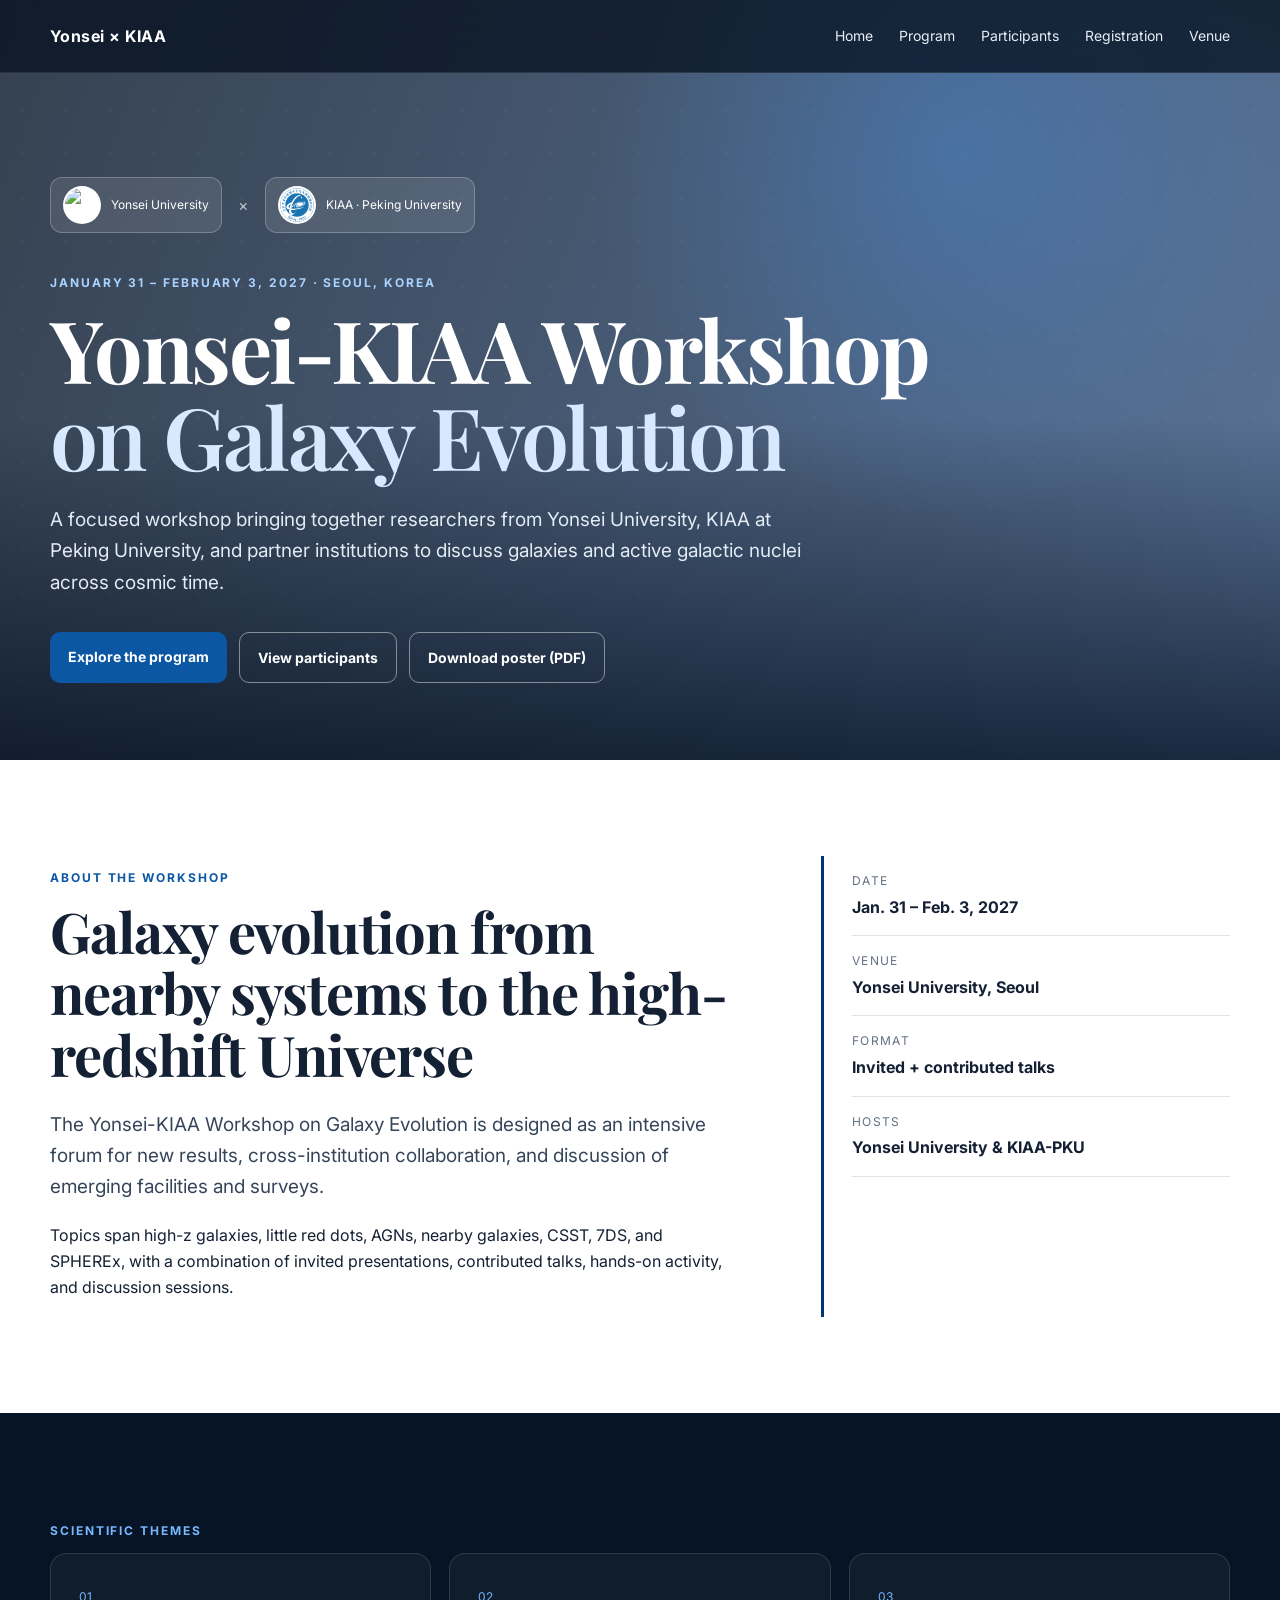
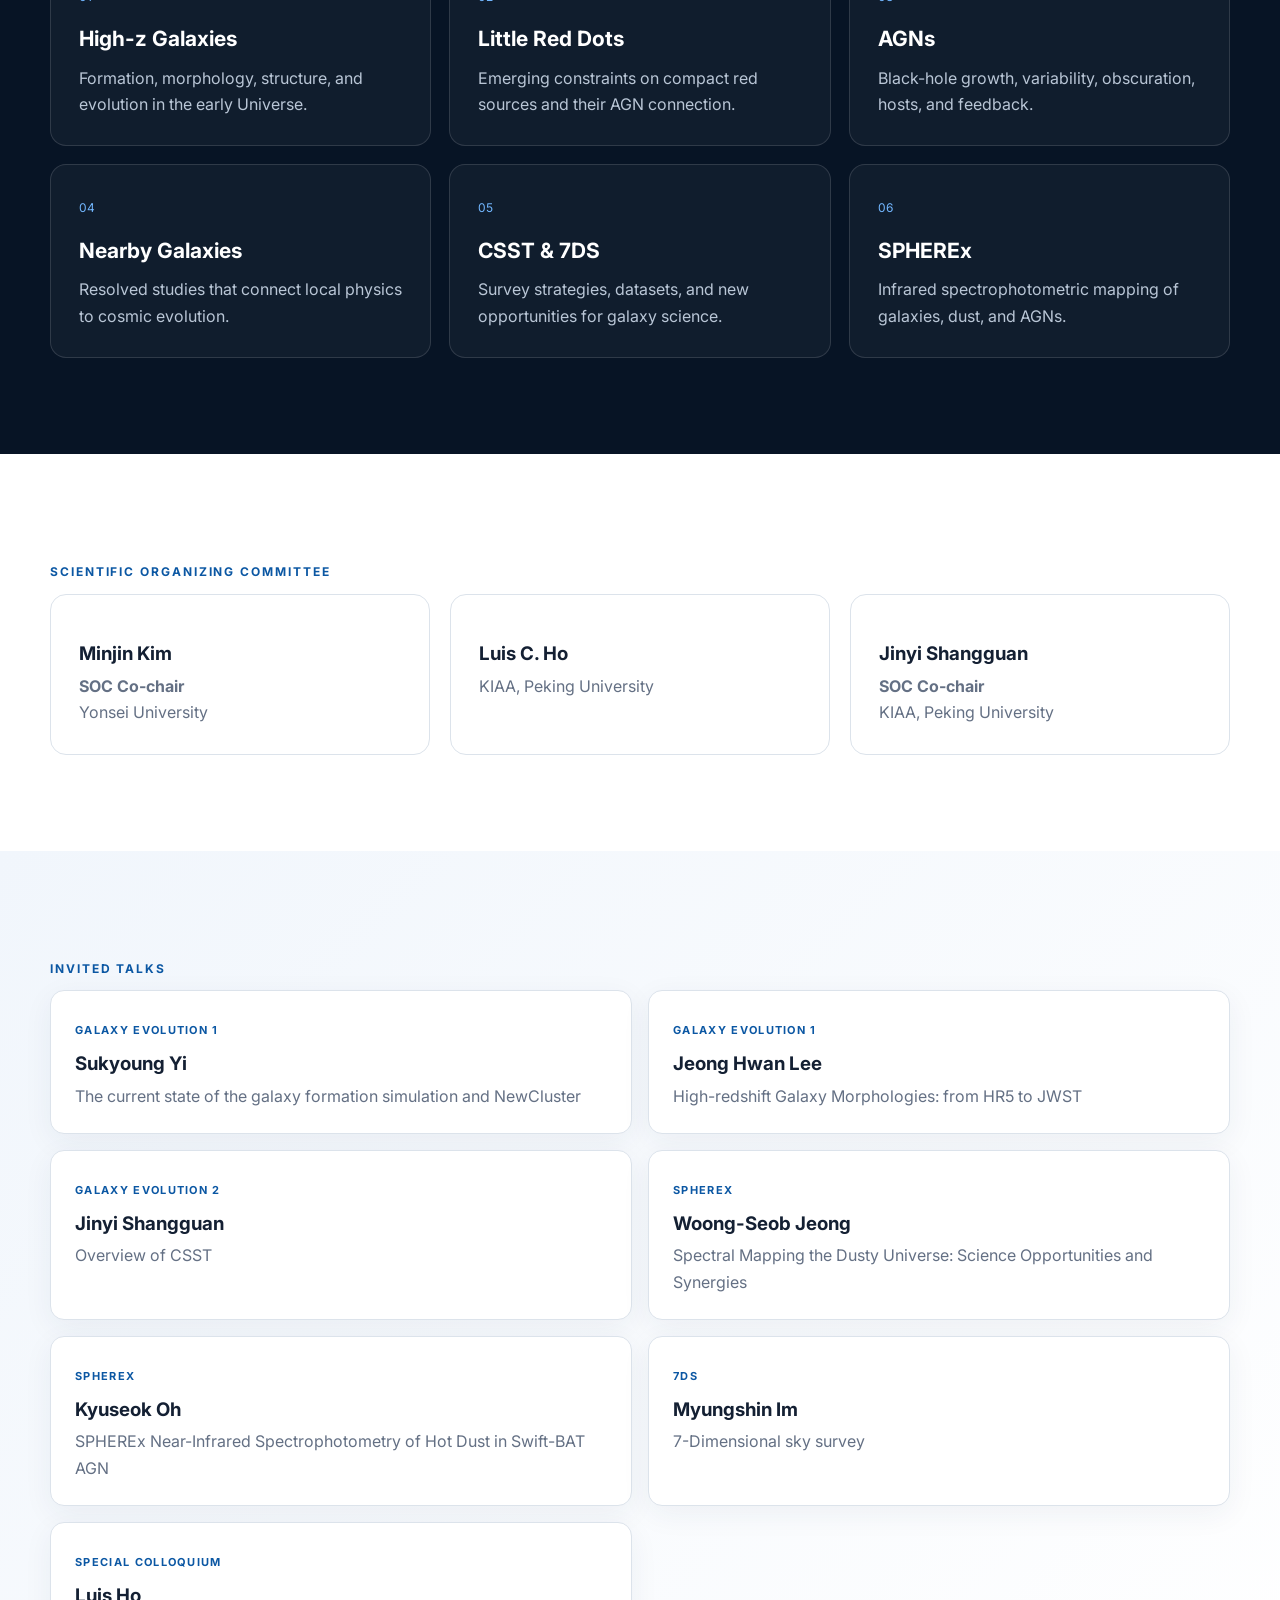
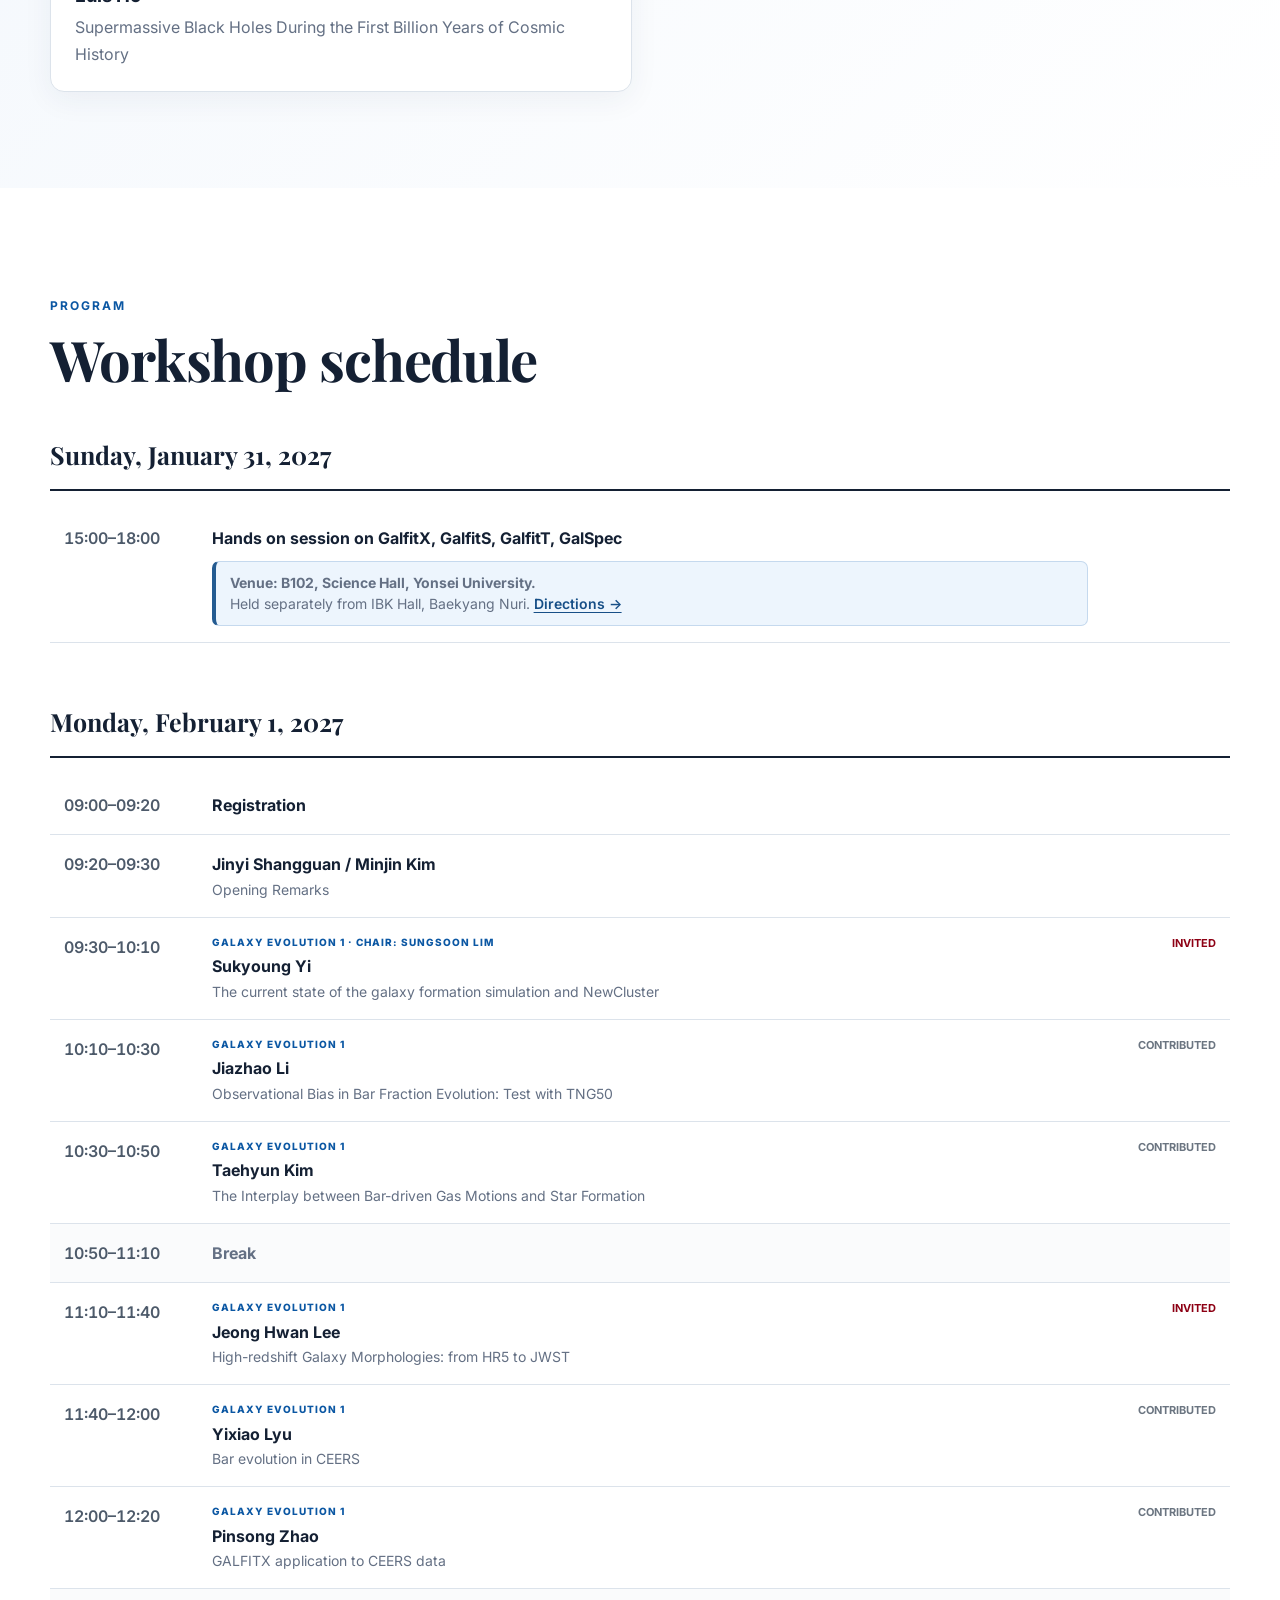
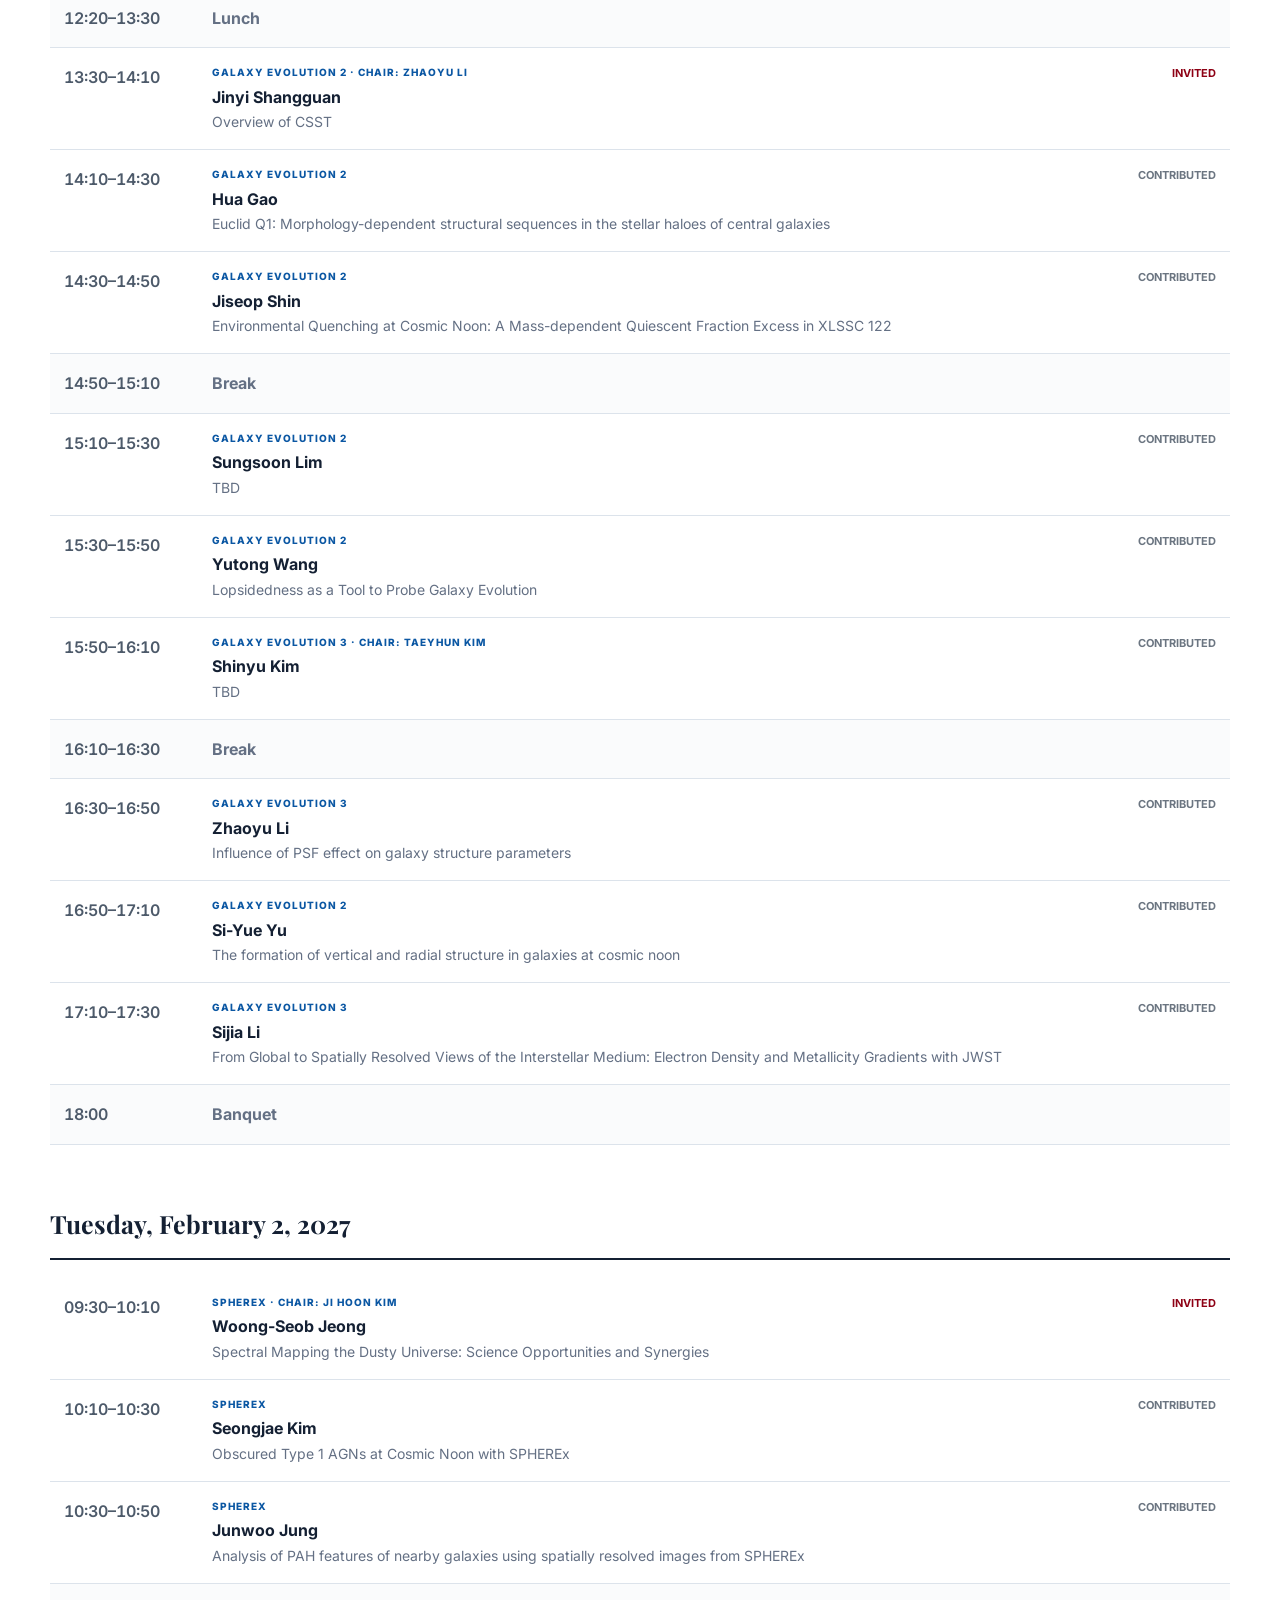
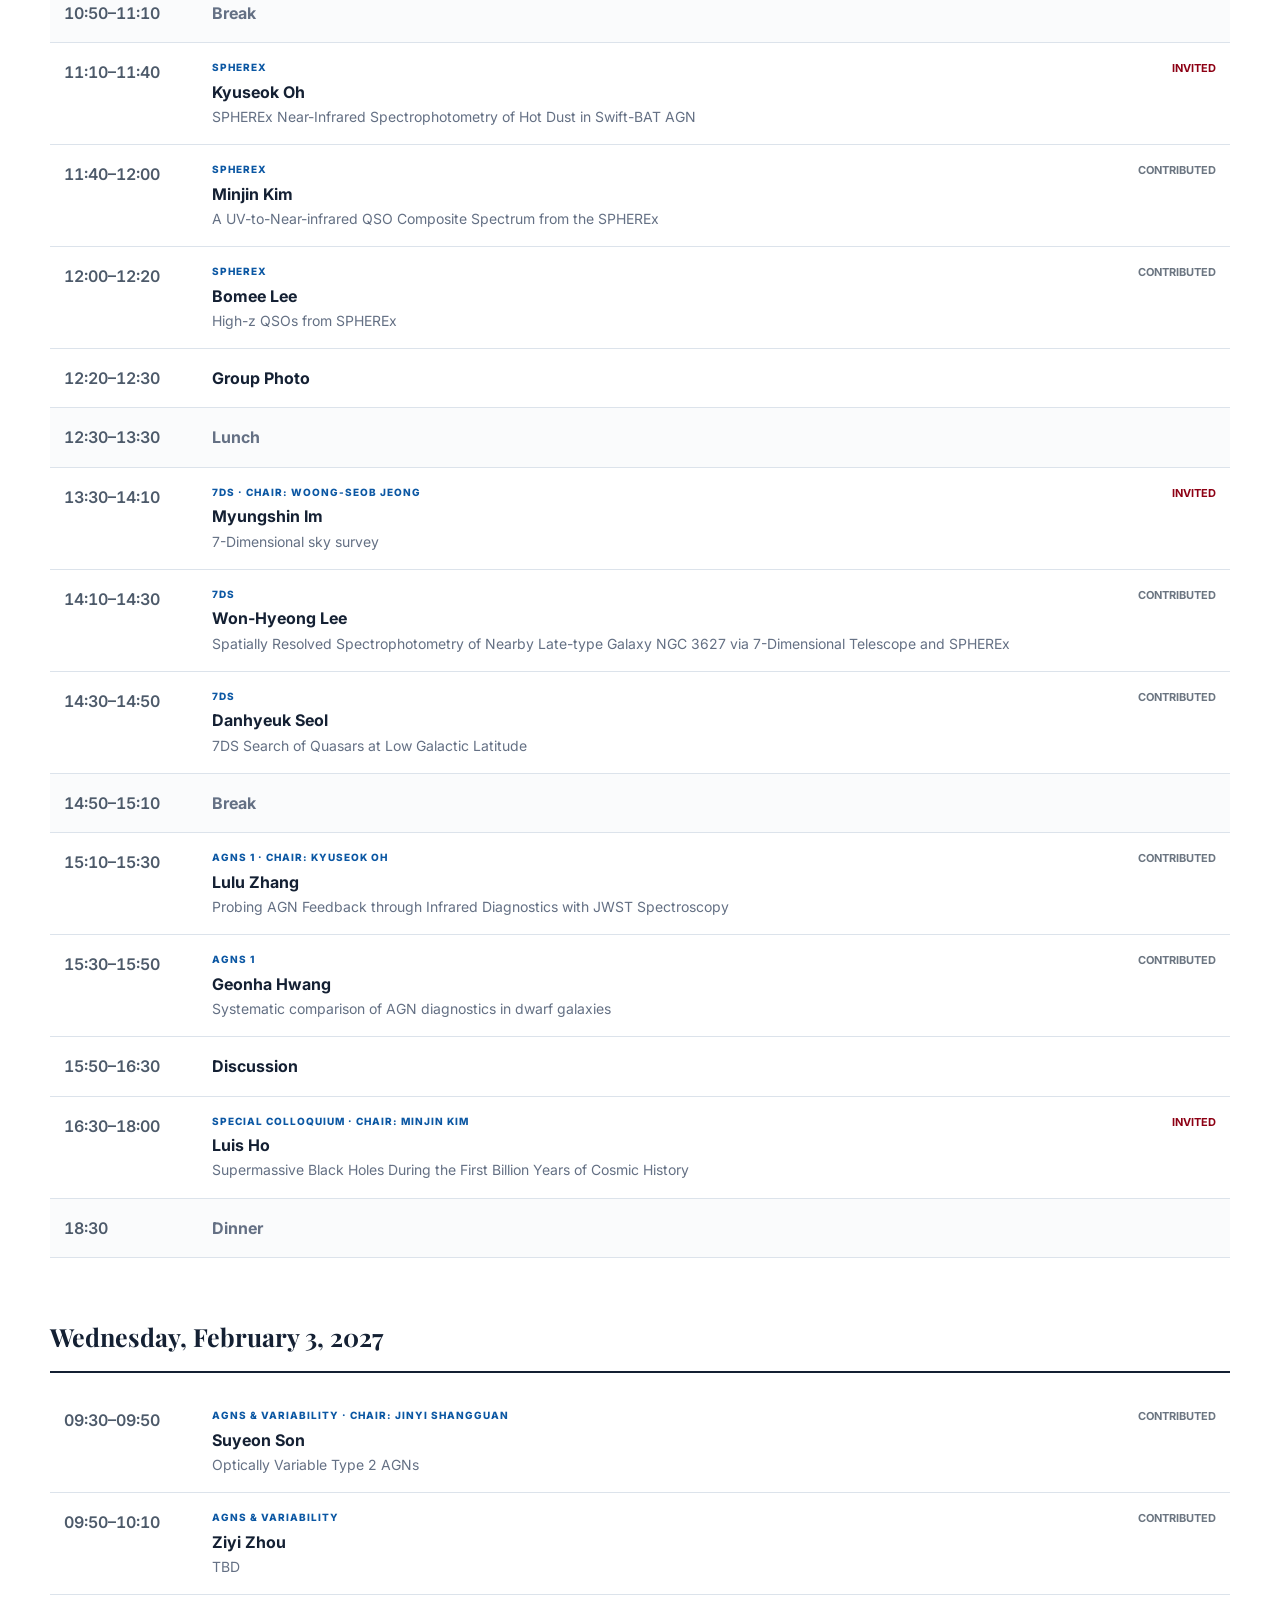
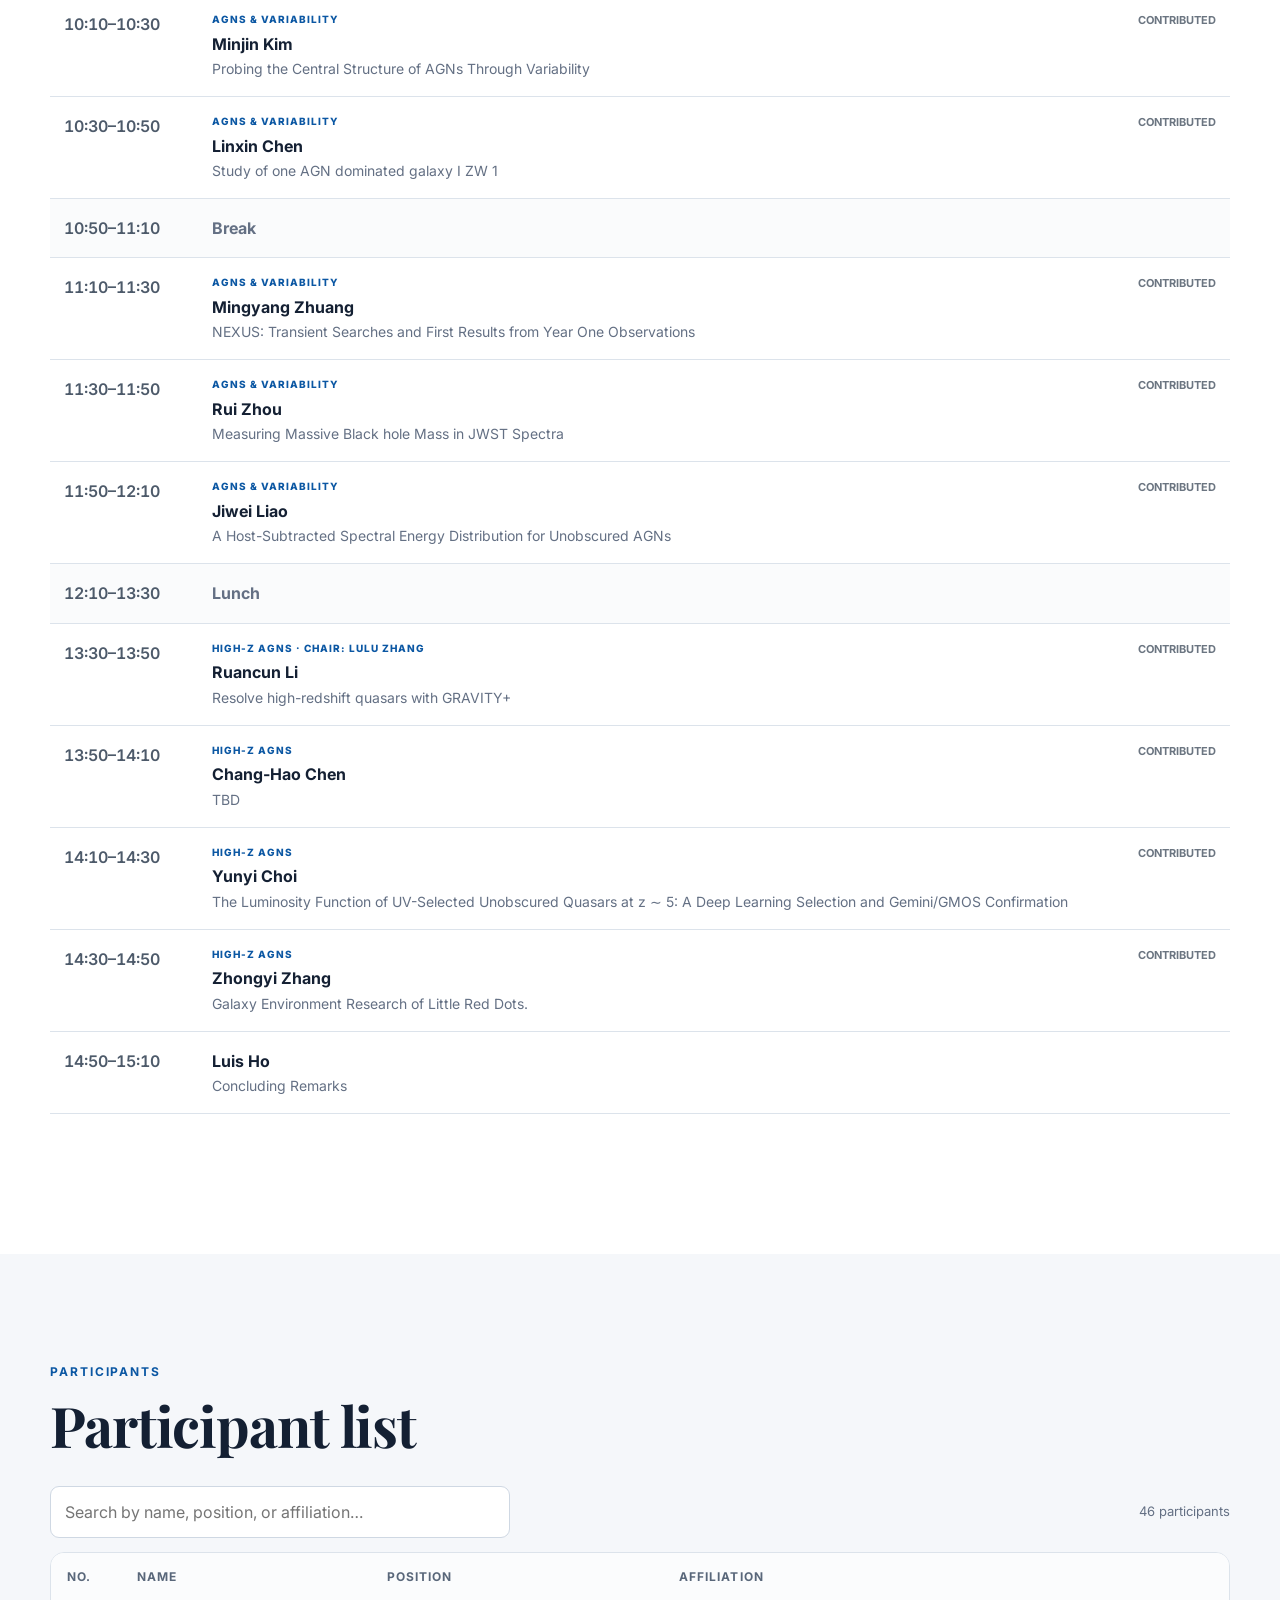
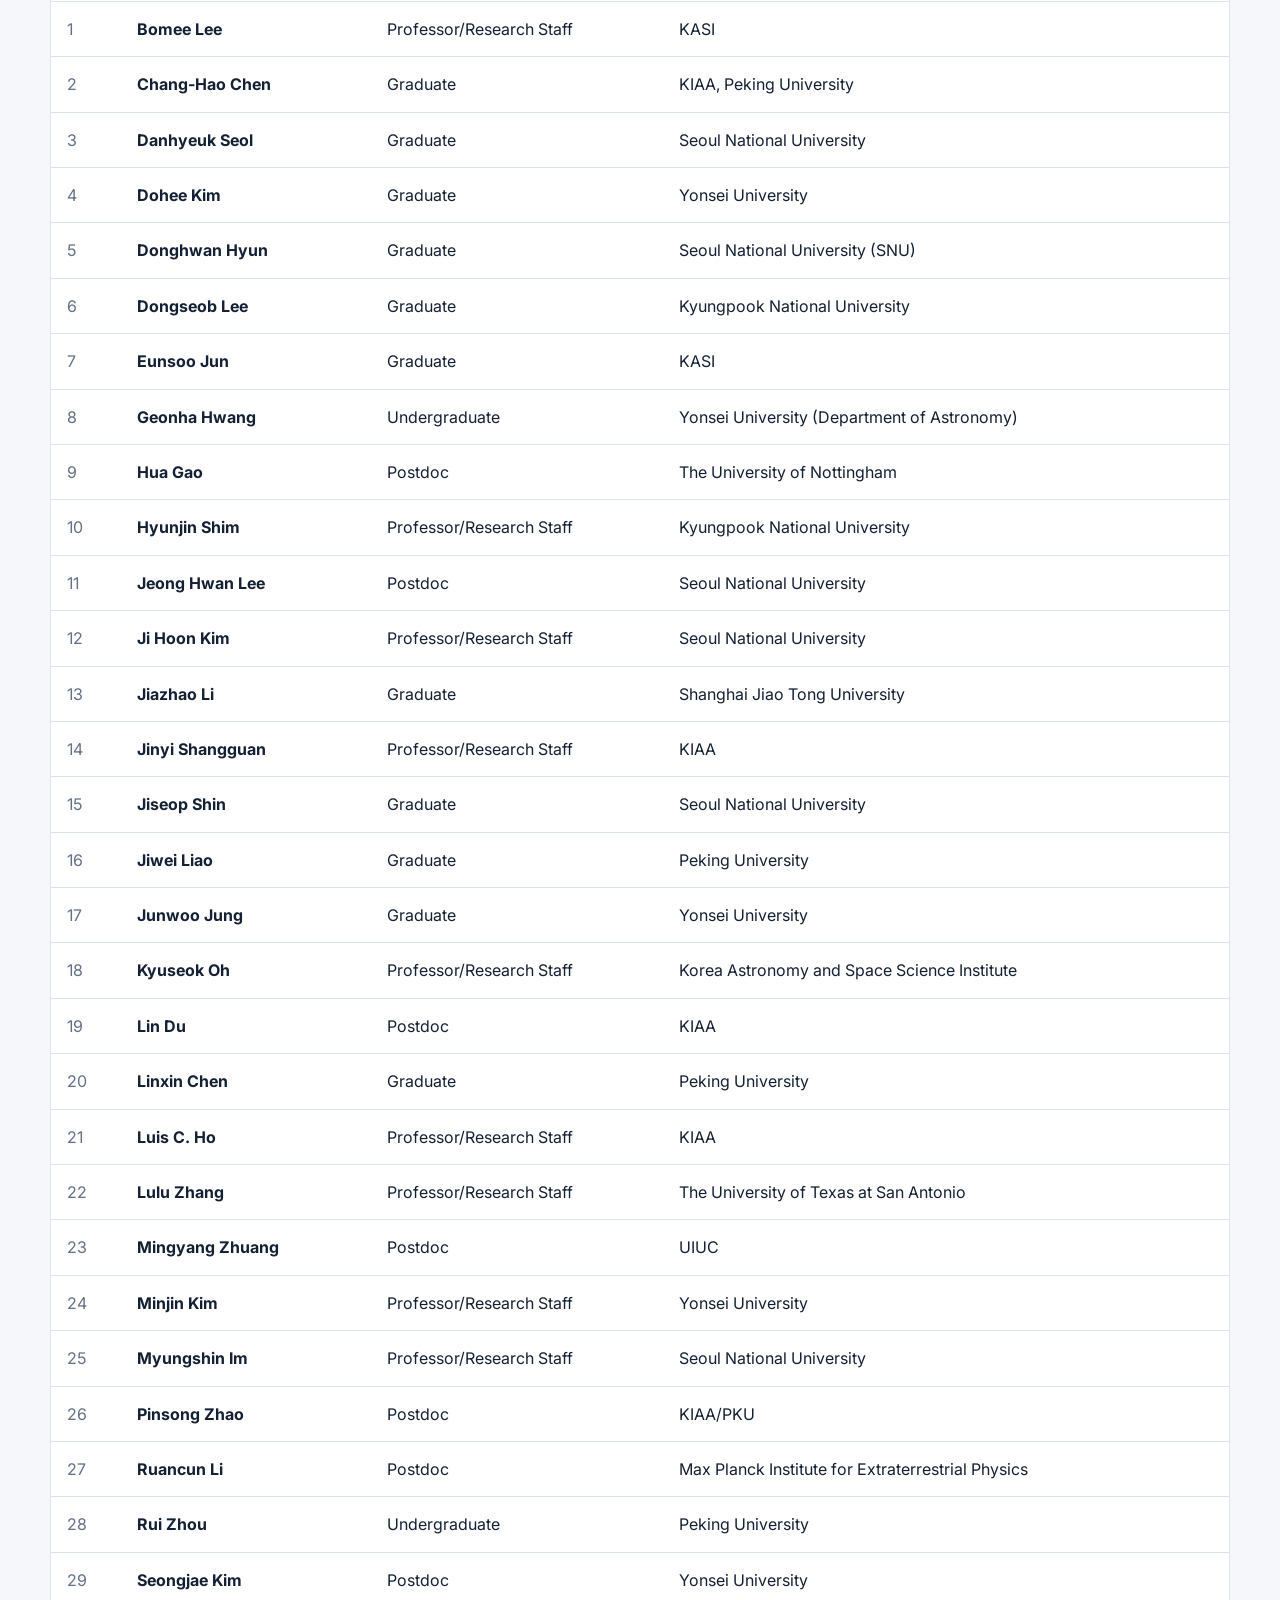
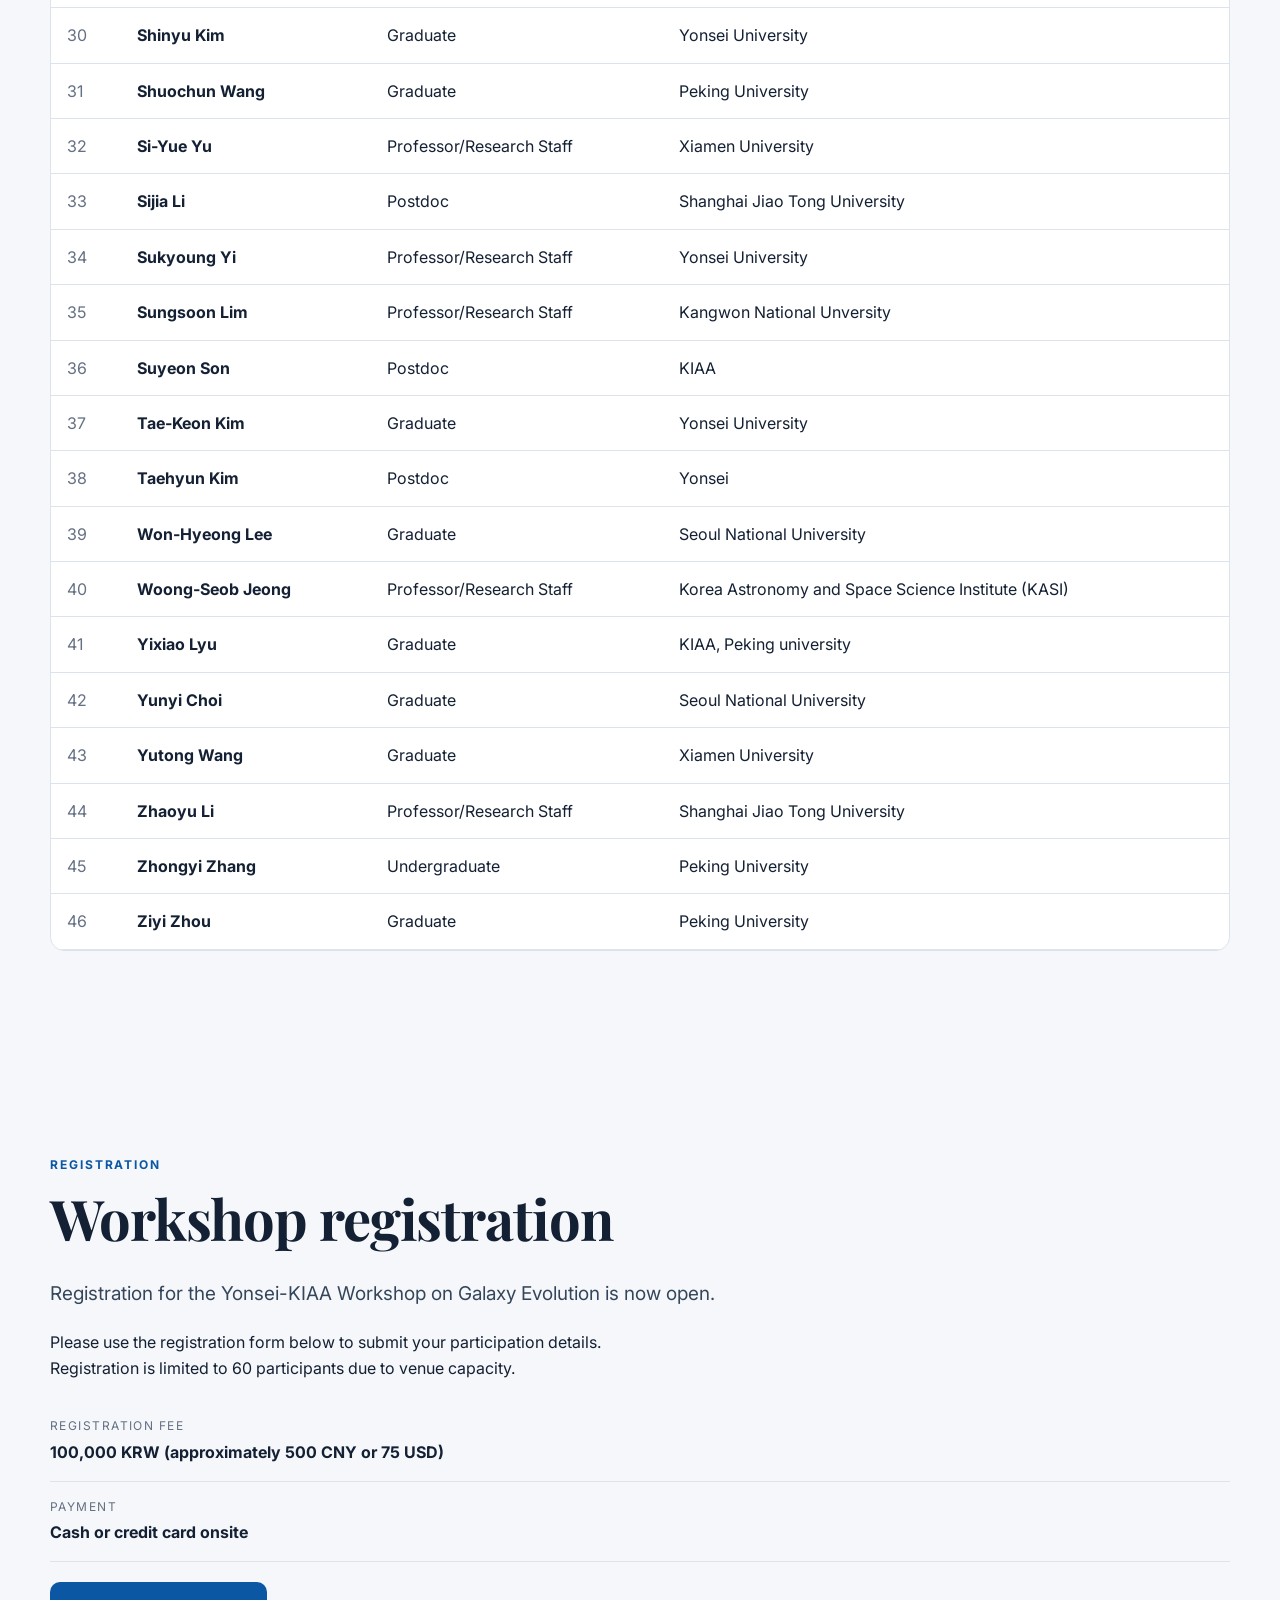
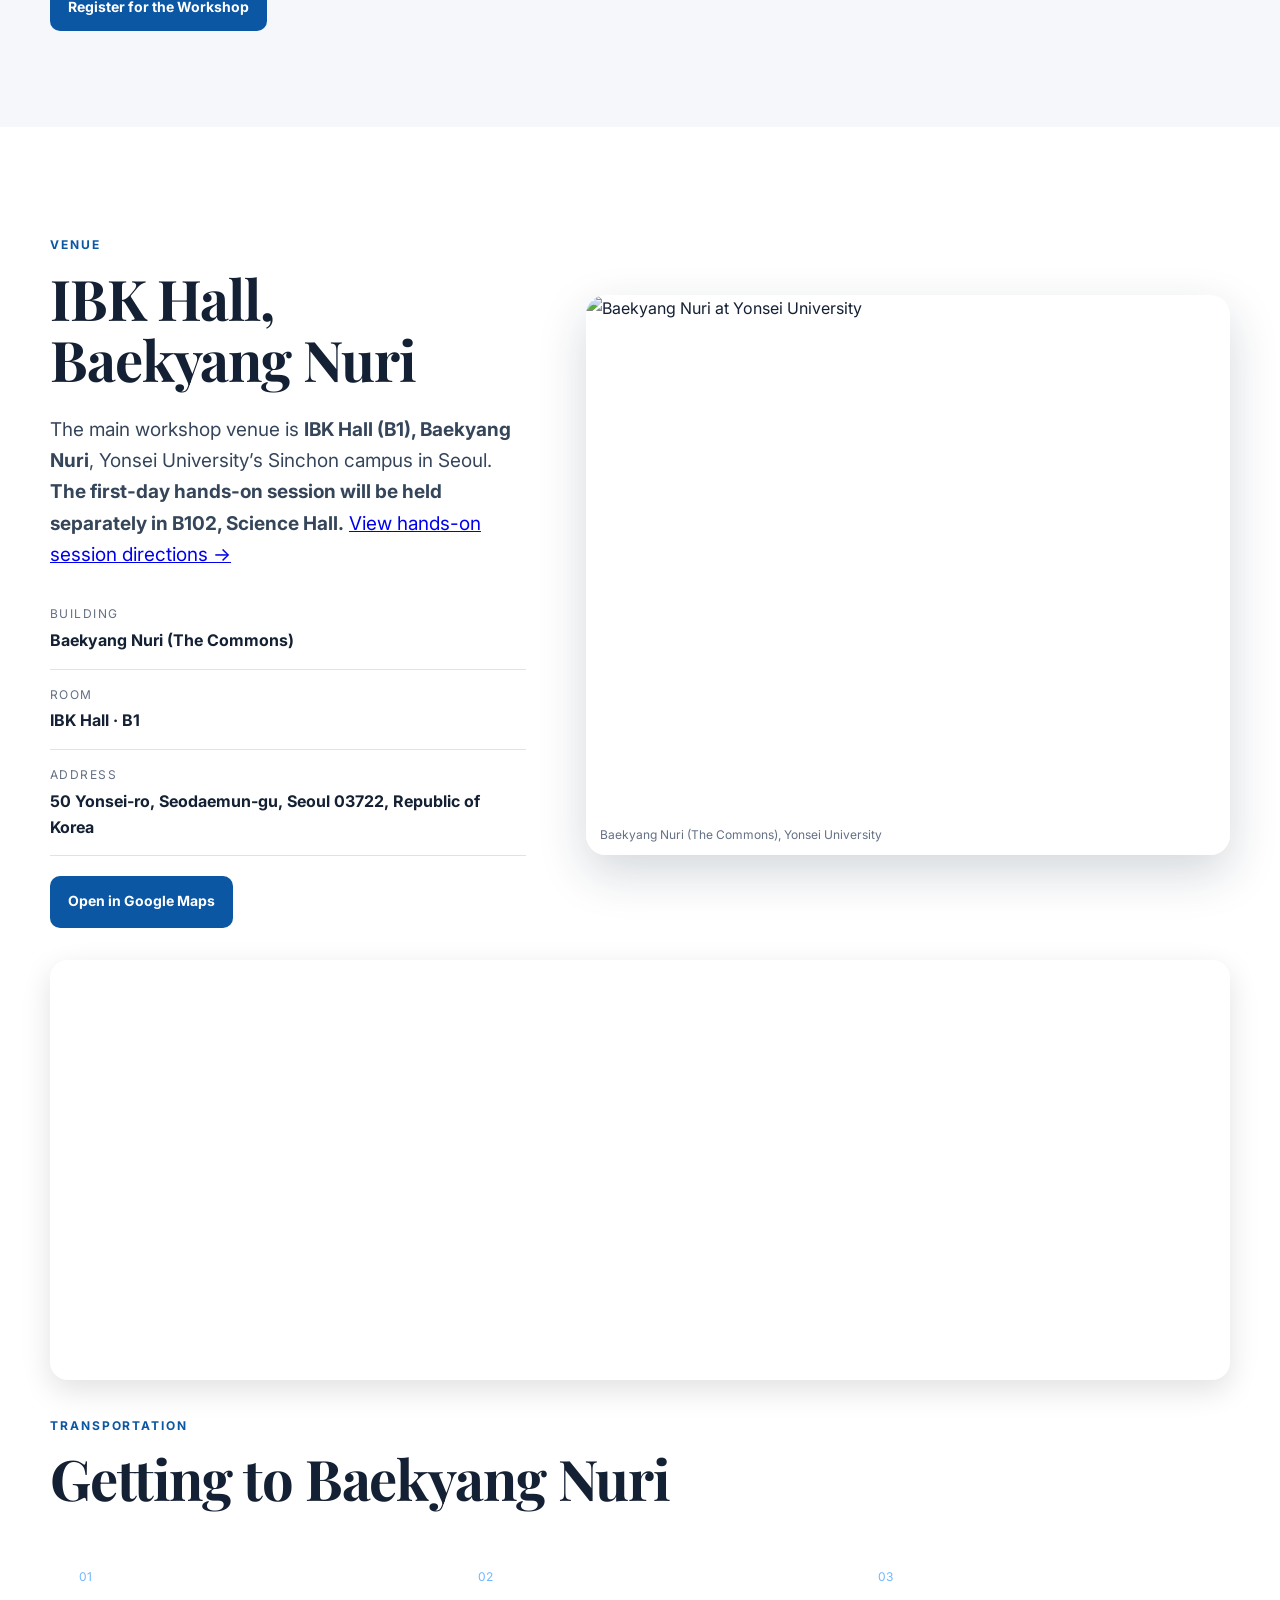
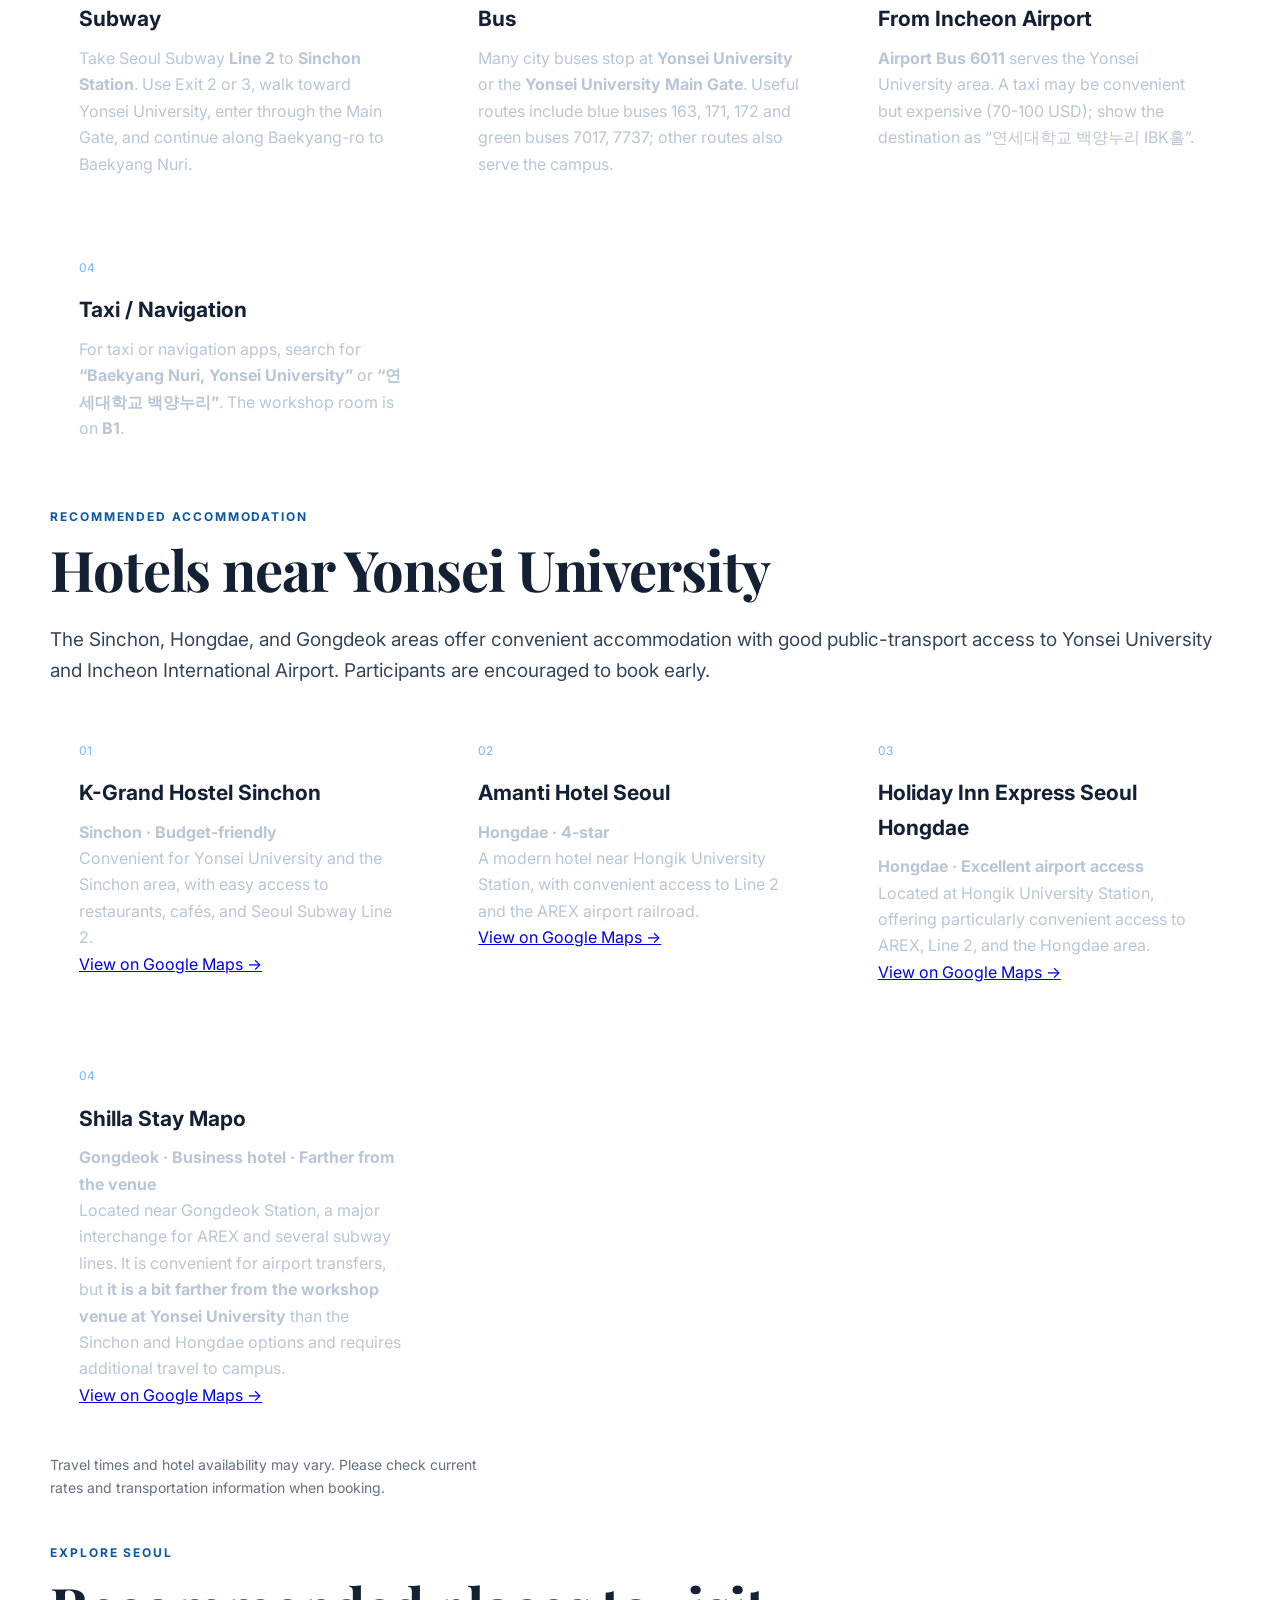
==== commit 6db46be5: "Add files via upload" ====
--- a/index.html
+++ b/index.html
@@ -50,6 +50,7 @@
         <div class="hero-actions">
           <a class="btn primary" href="#program">Explore the program</a>
           <a class="btn ghost" href="#participants">View participants</a>
+          <a class="btn ghost" href="yonsei_kiaa_poster.pdf" download="yonsei_kiaa_poster.pdf">Download poster (PDF)</a>
         </div>
       </div>
     </section>
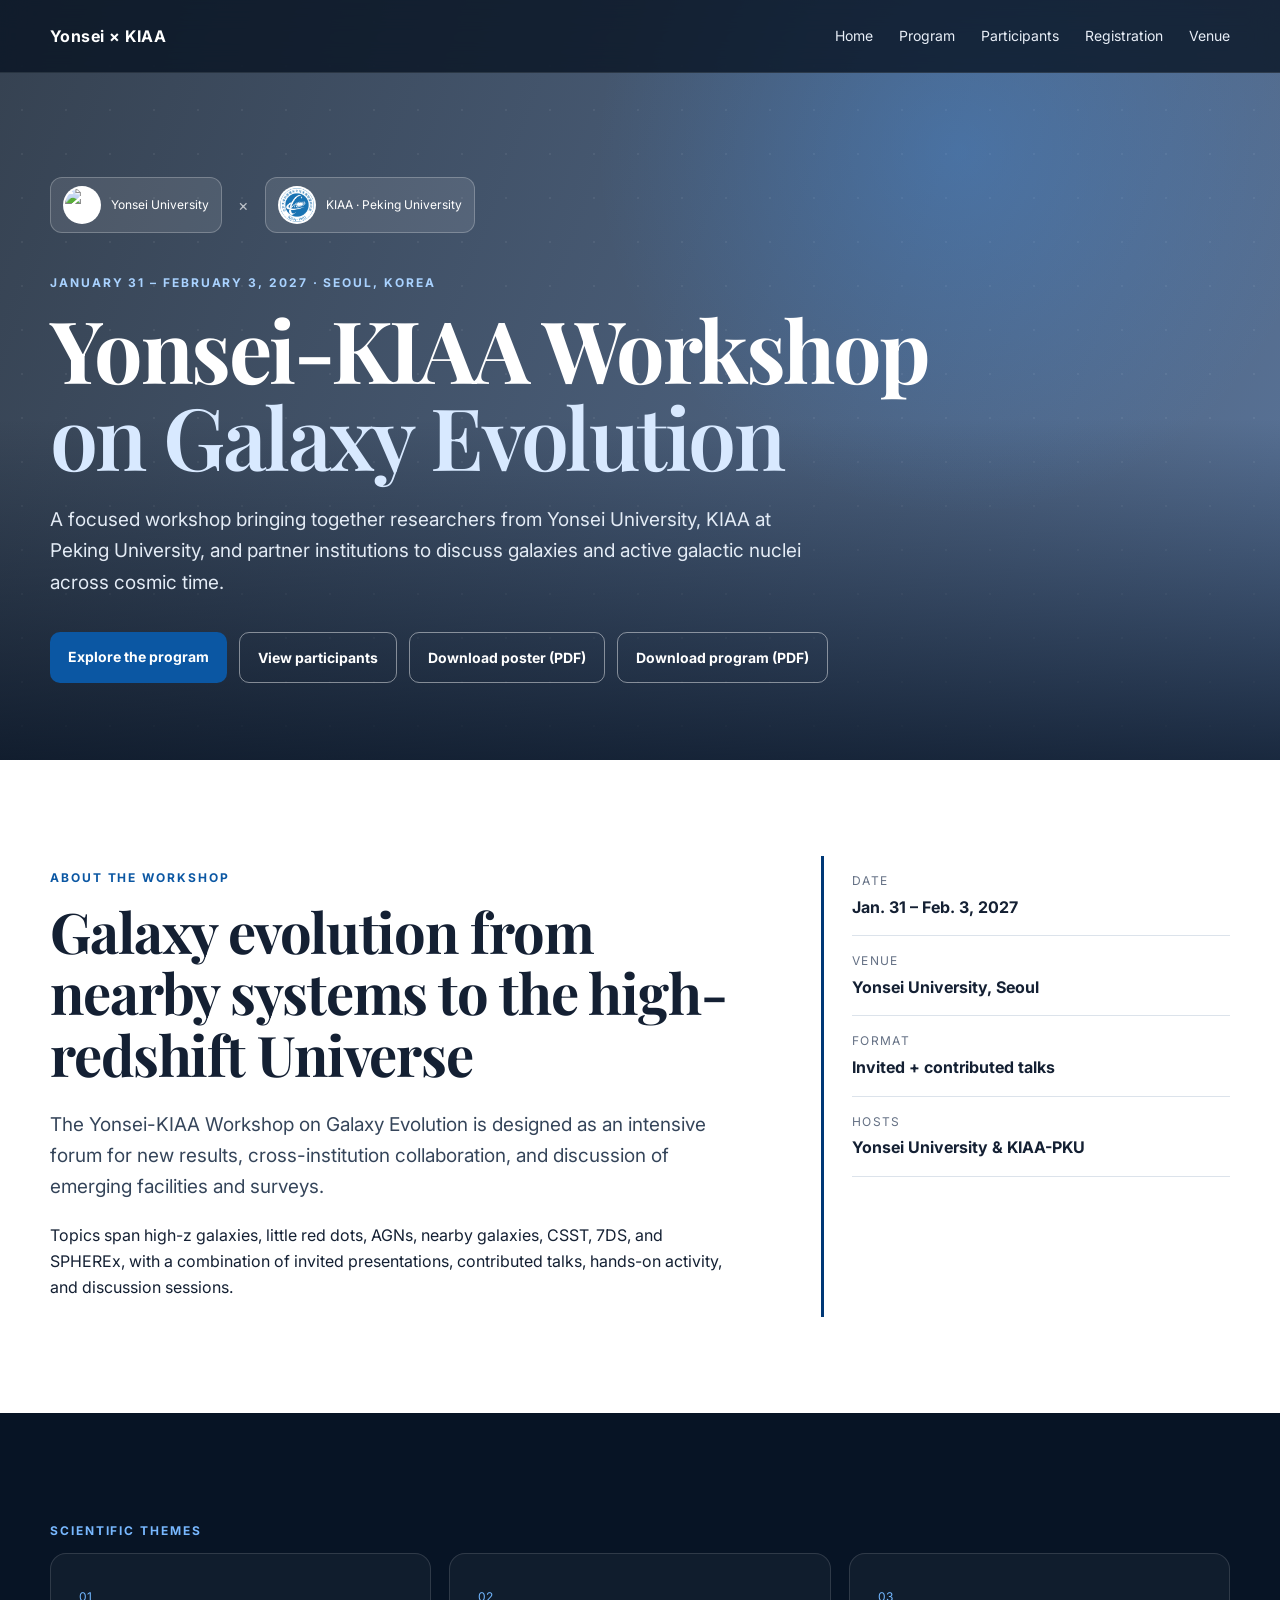
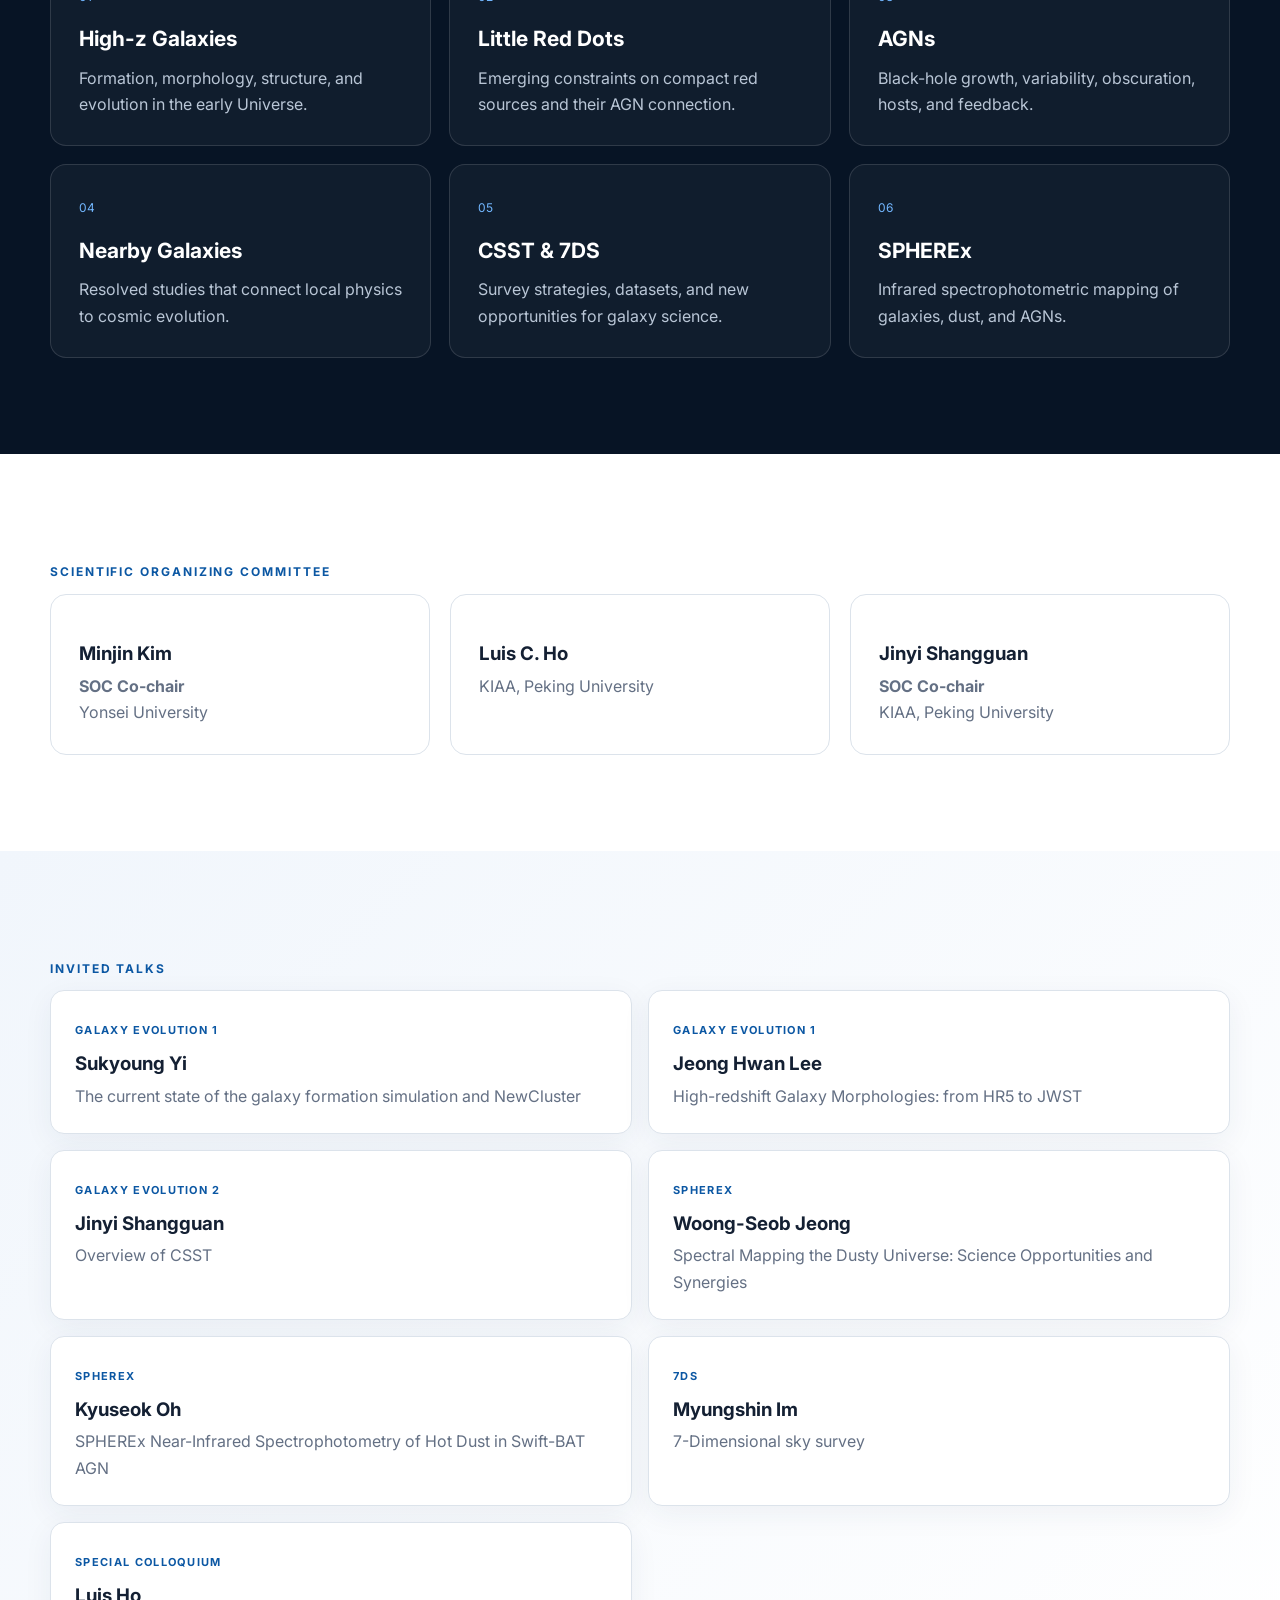
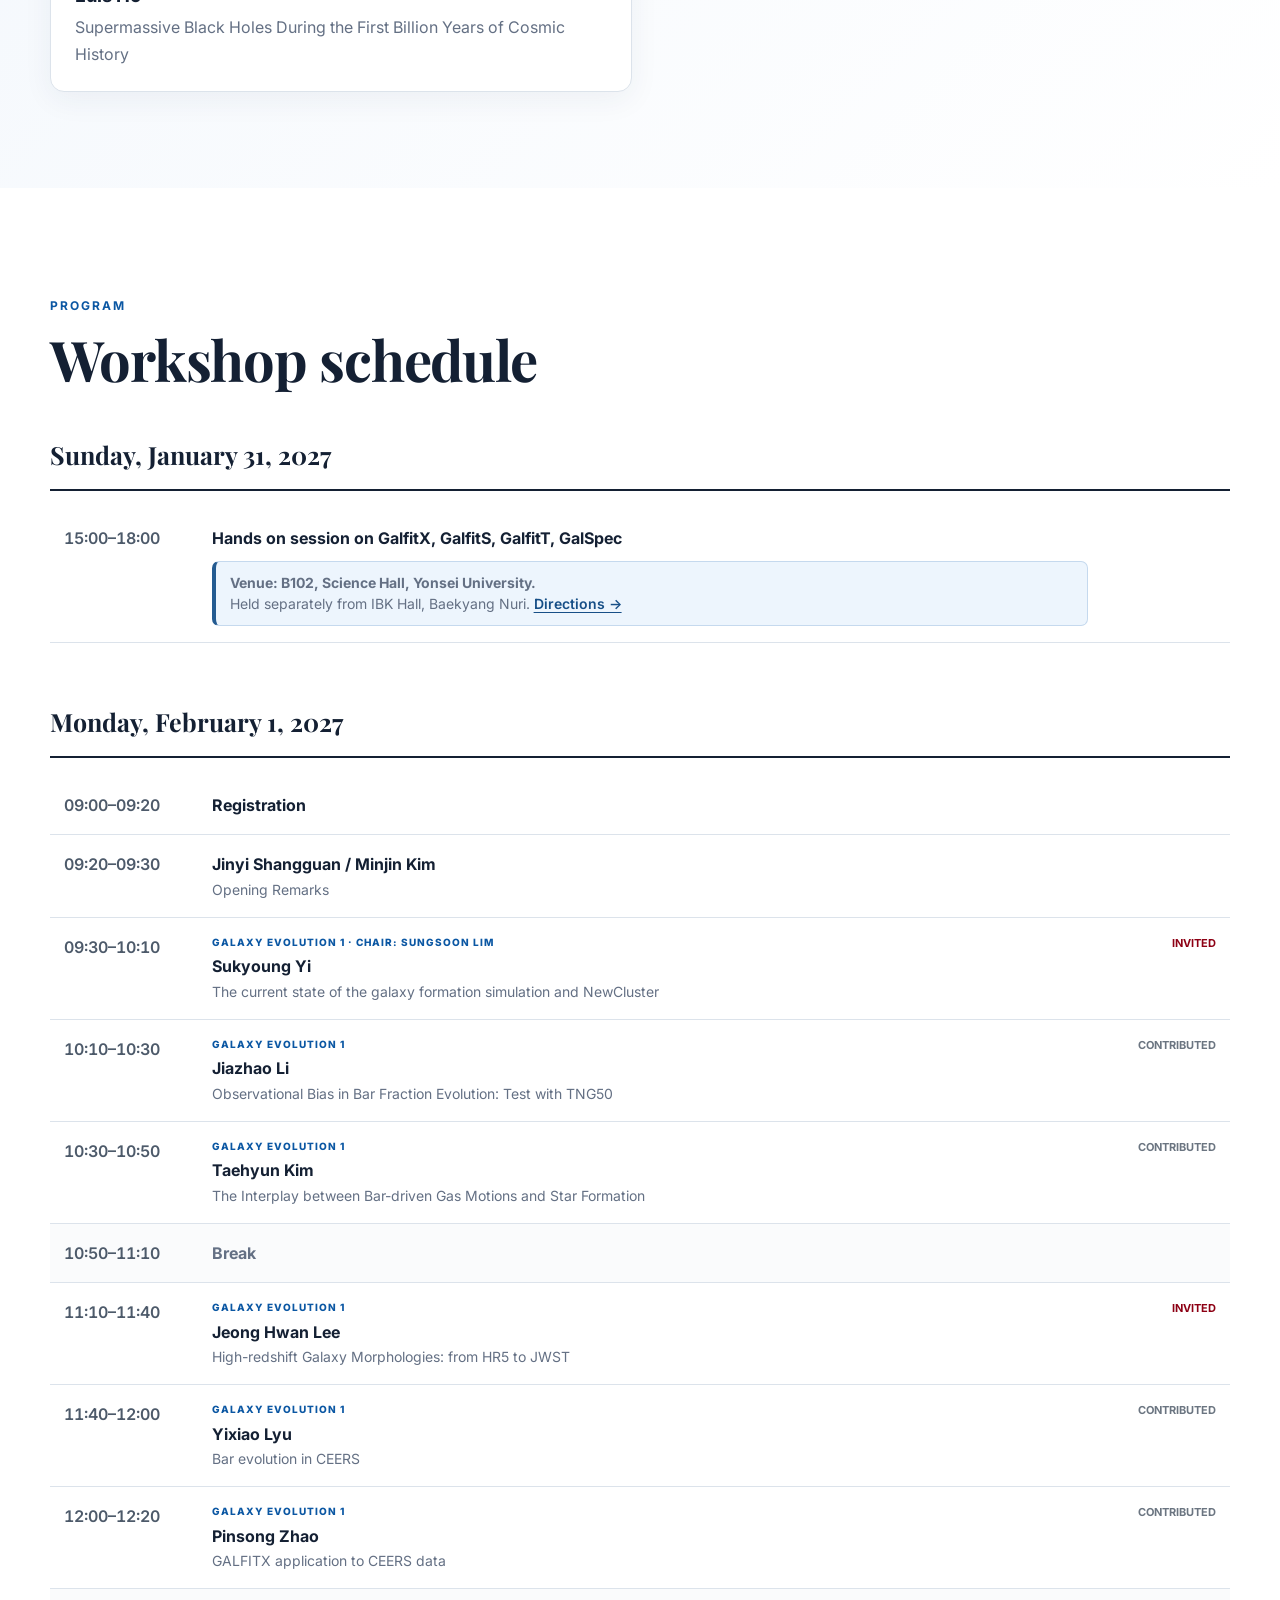
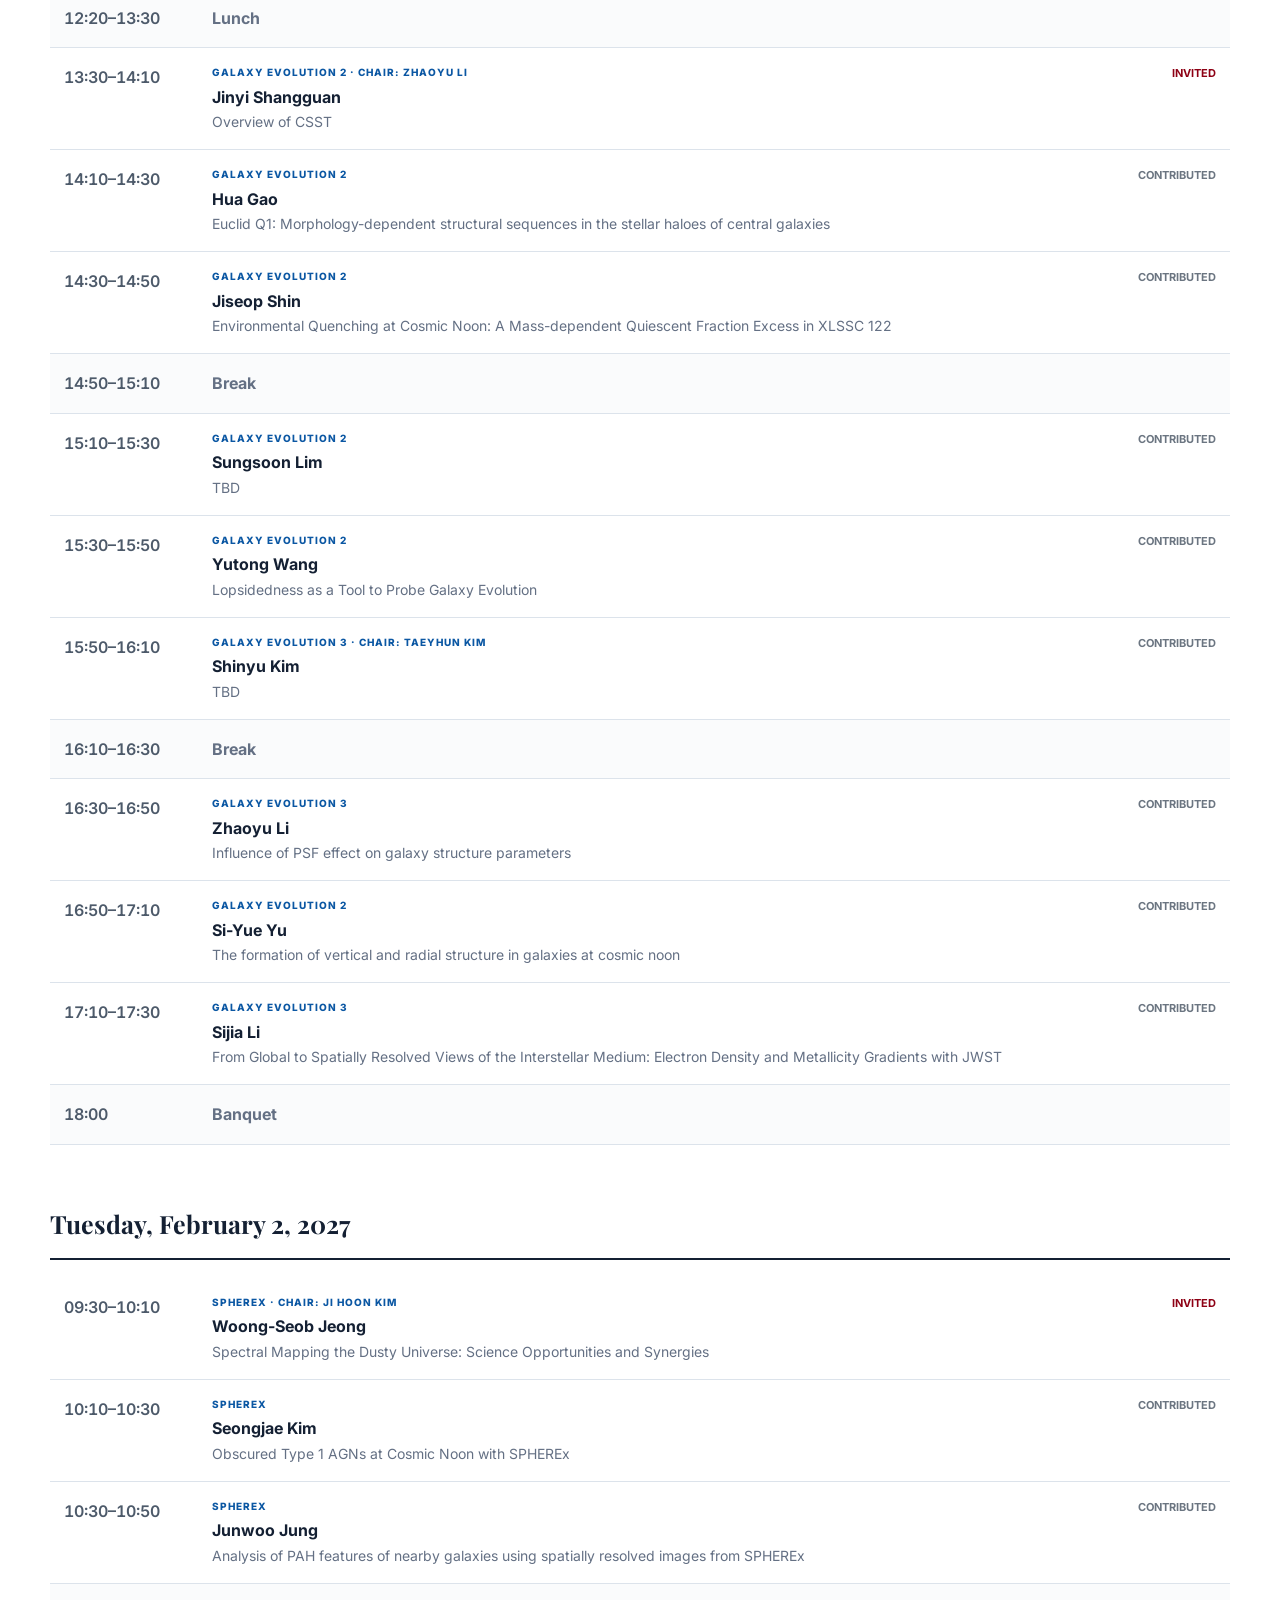
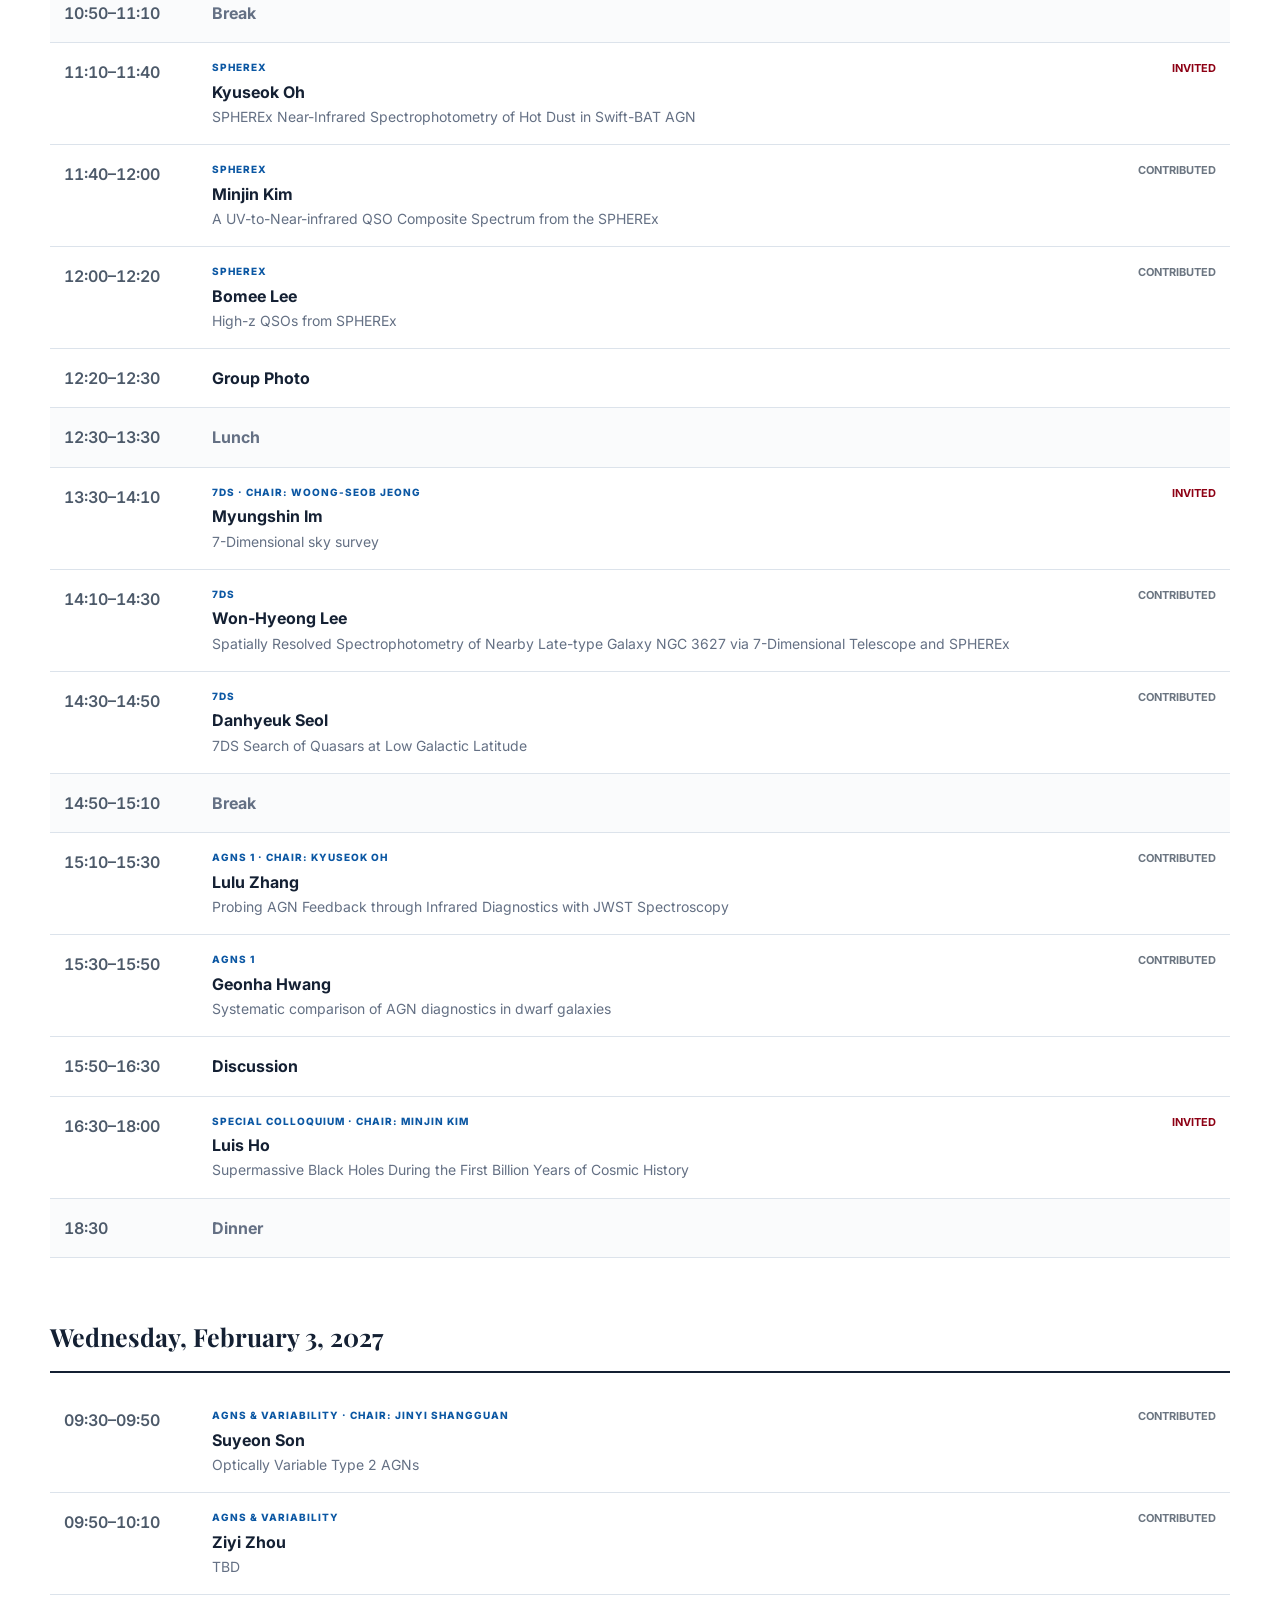
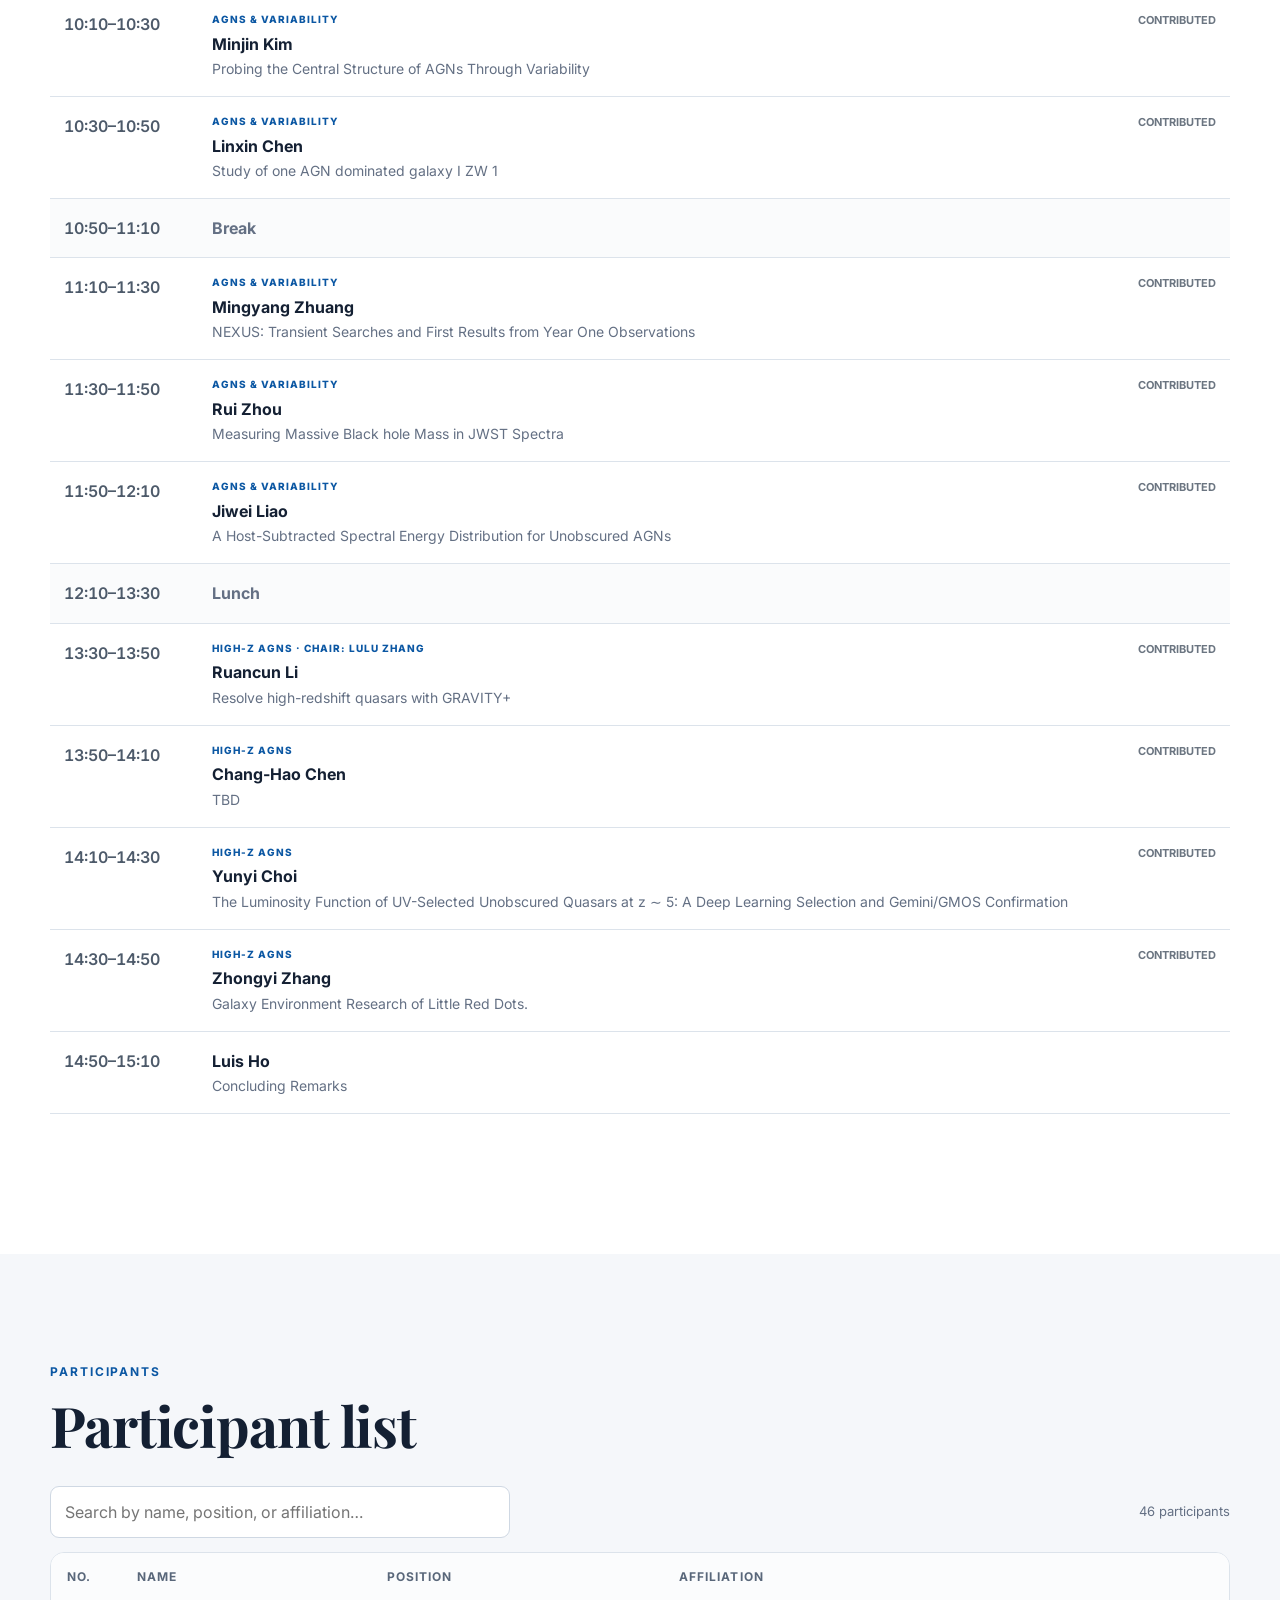
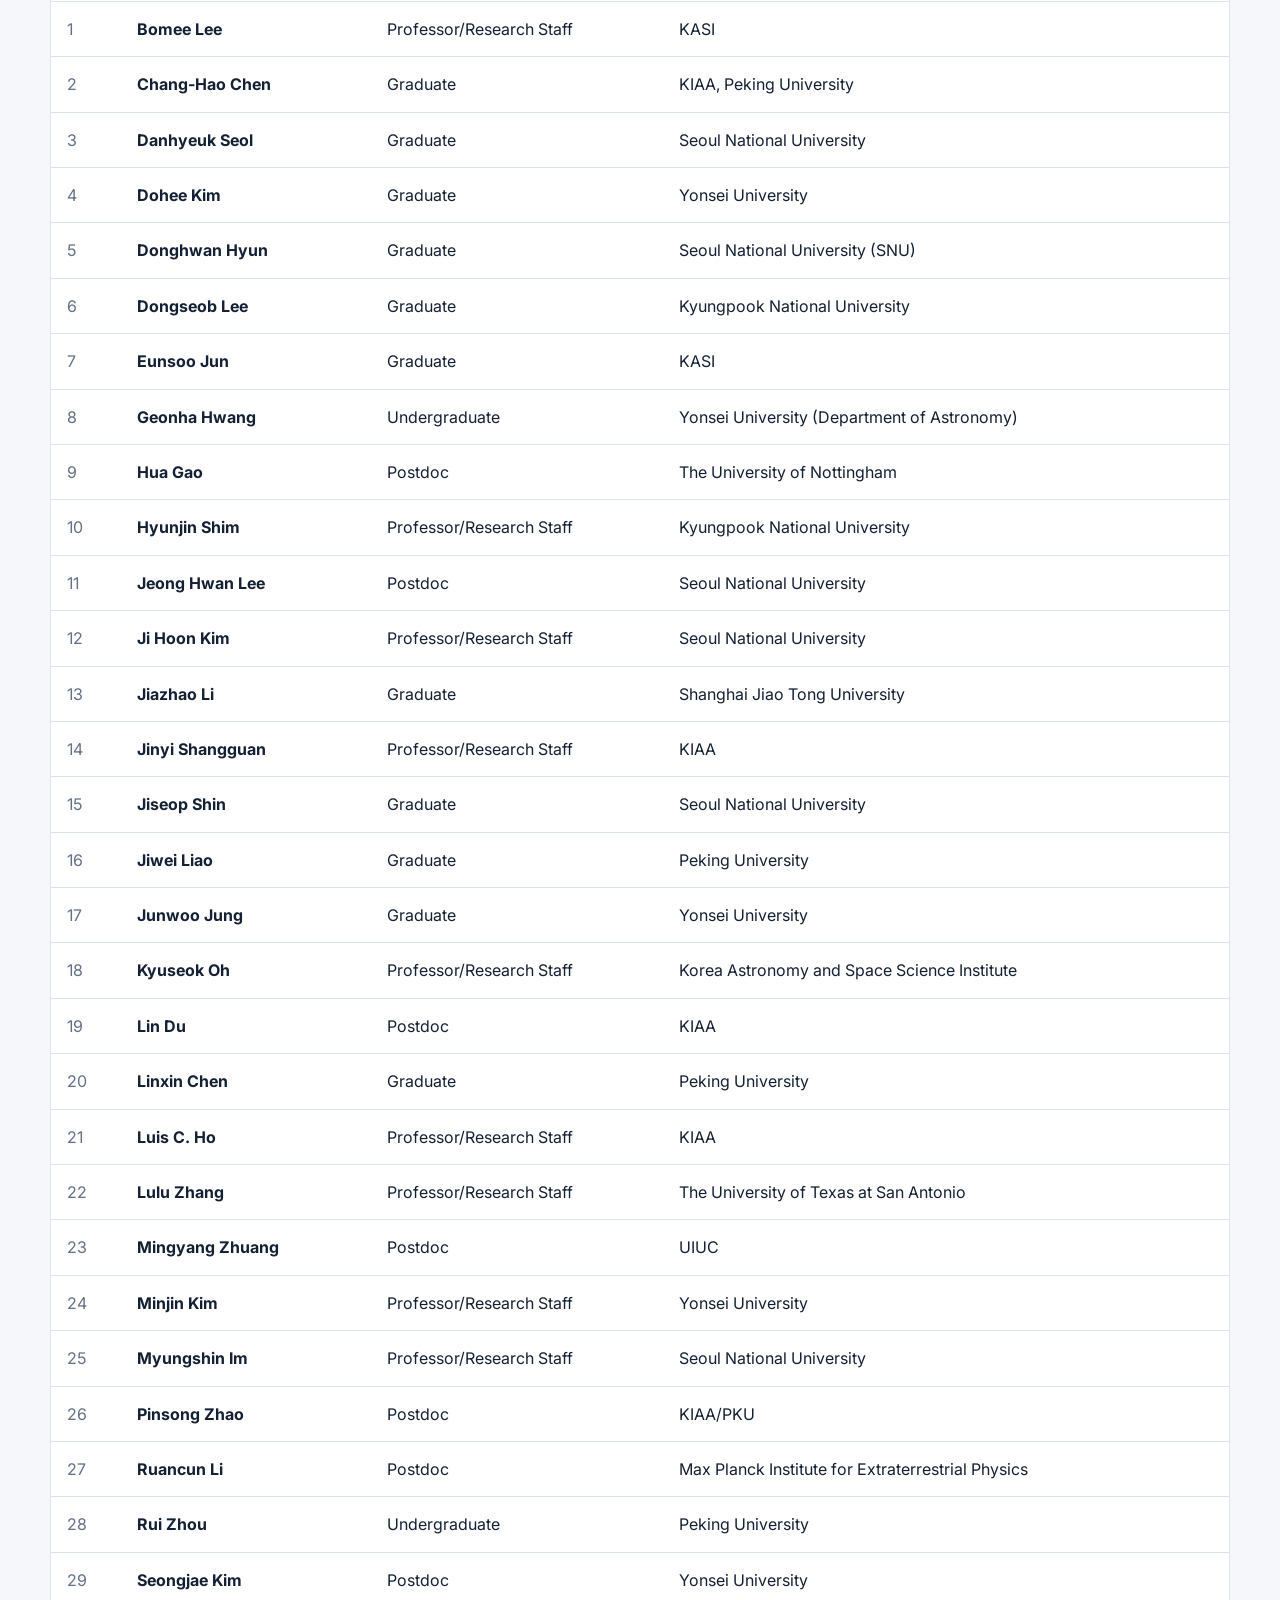
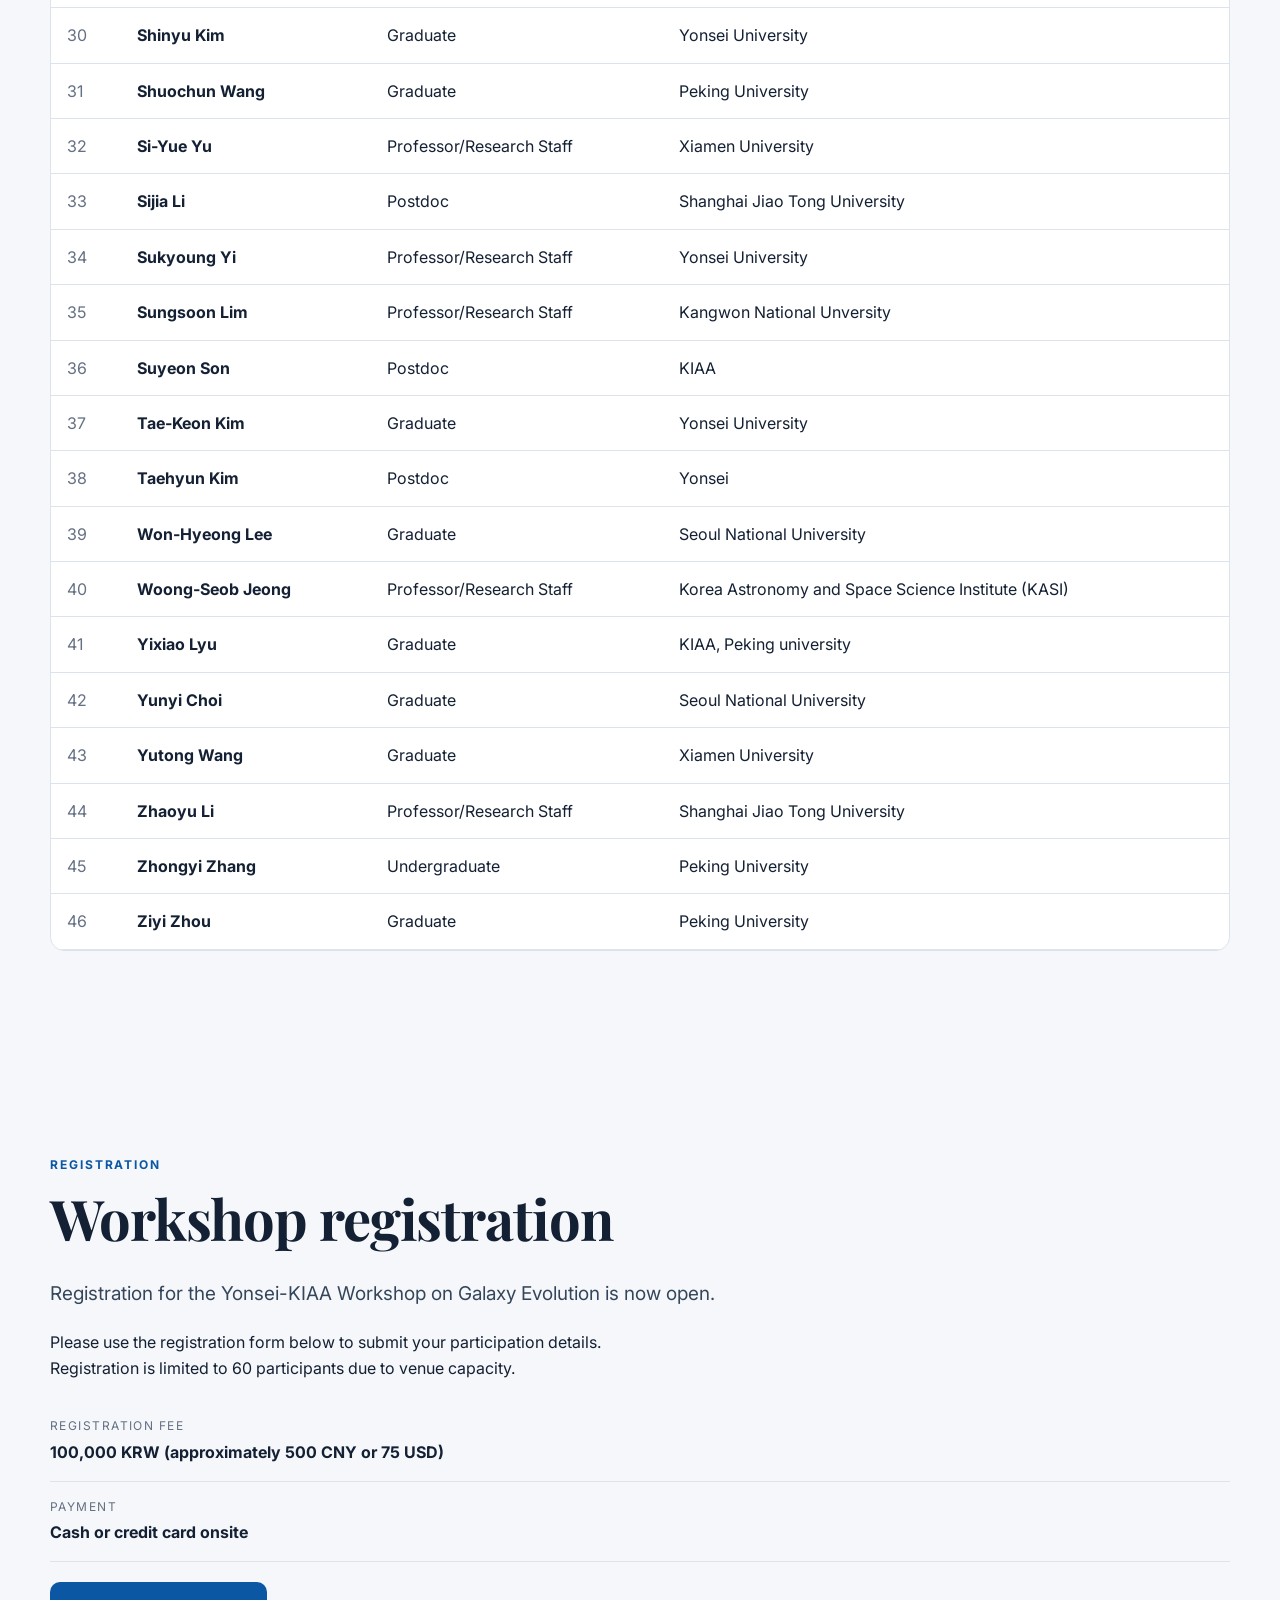
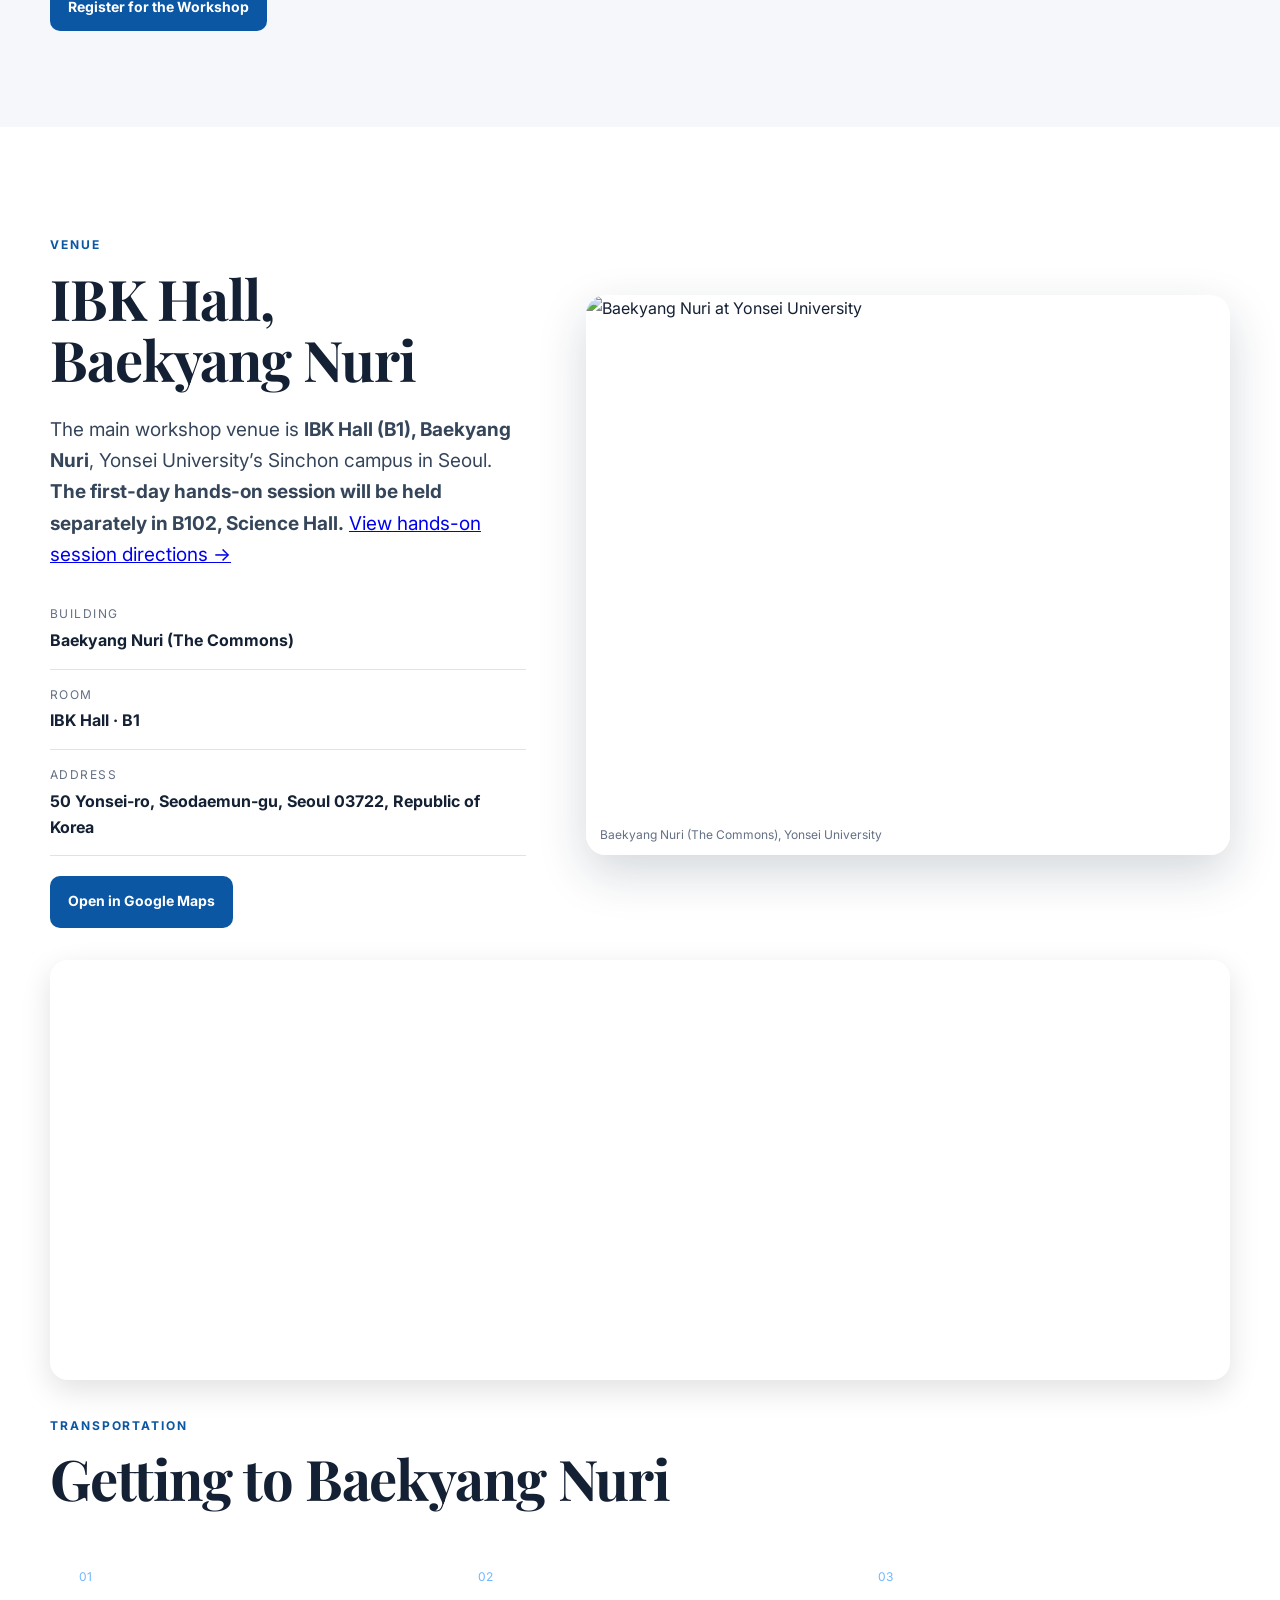
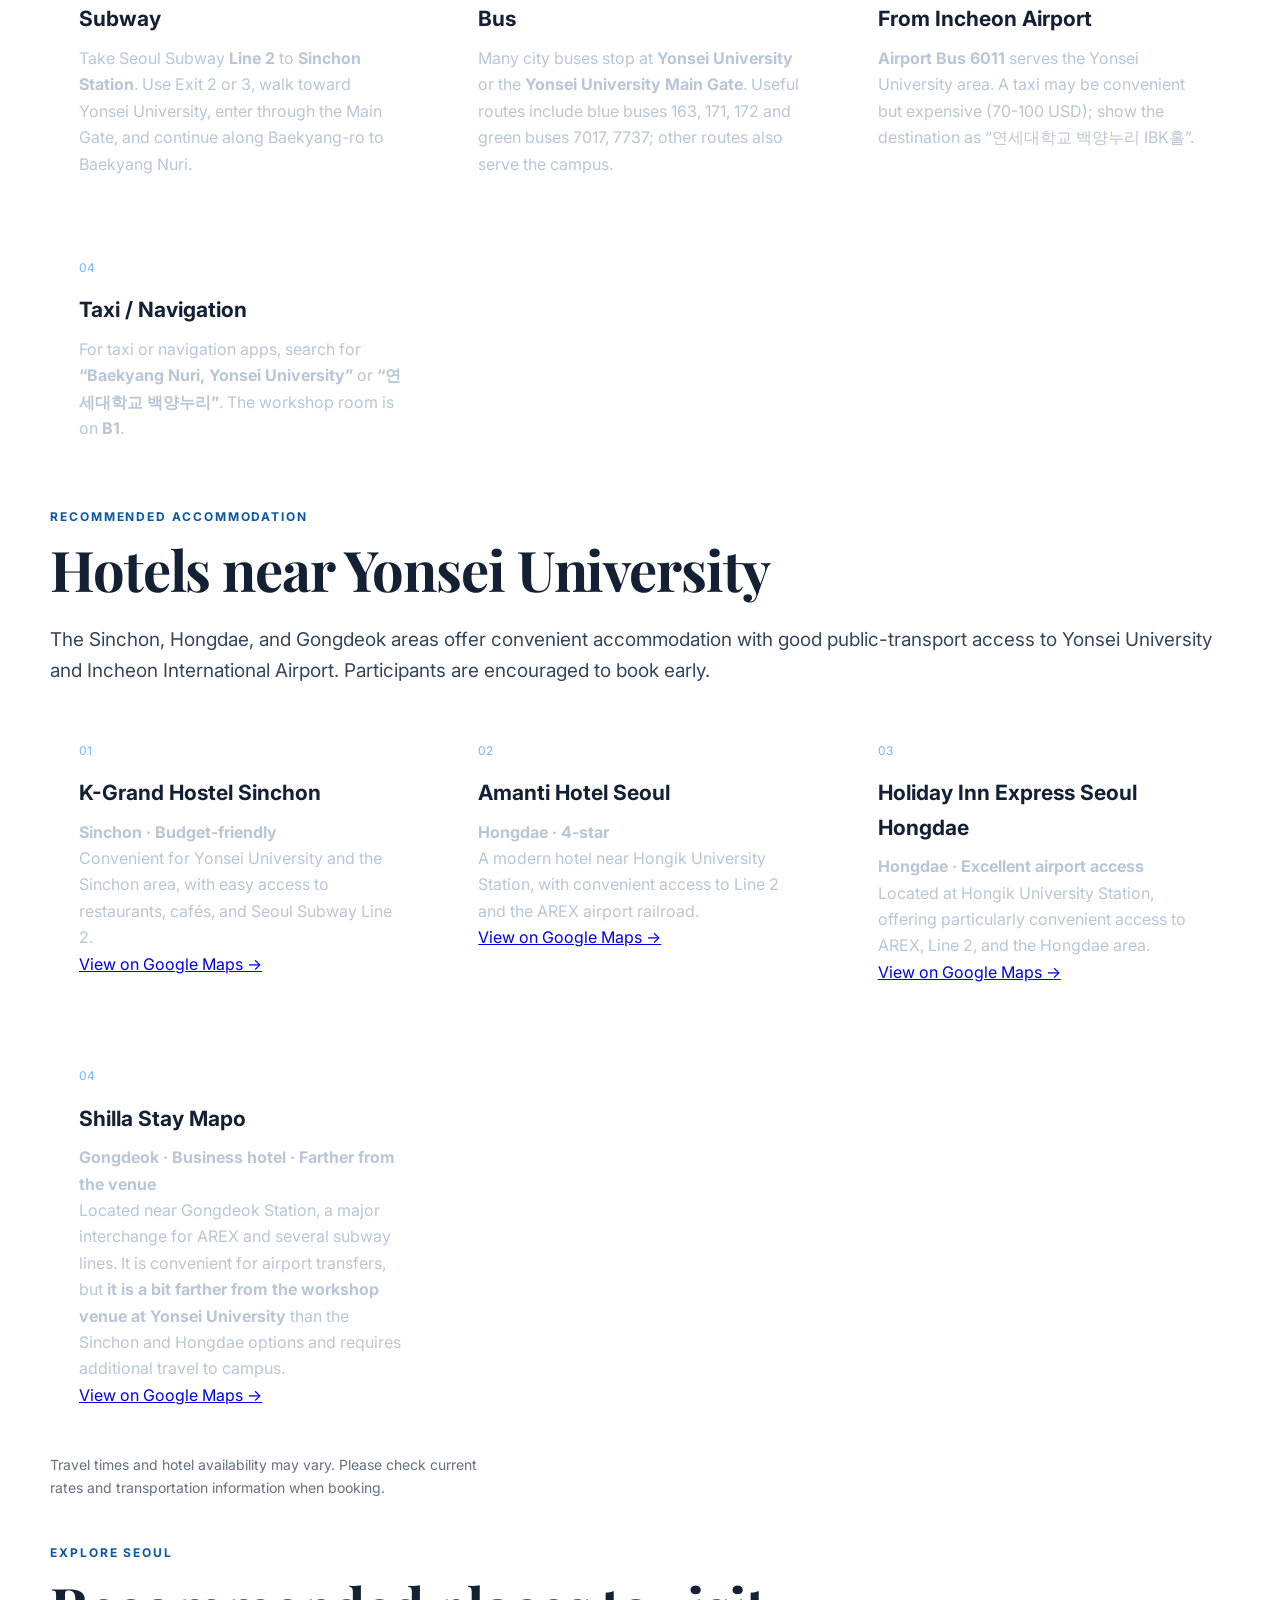
==== commit 2dcdf4c9: "Add files via upload" ====
--- a/index.html
+++ b/index.html
@@ -51,6 +51,7 @@
           <a class="btn primary" href="#program">Explore the program</a>
           <a class="btn ghost" href="#participants">View participants</a>
           <a class="btn ghost" href="yonsei_kiaa_poster.pdf" download="yonsei_kiaa_poster.pdf">Download poster (PDF)</a>
+          <a class="btn ghost" href="yonsei_kiaa_program.pdf" download="yonsei_kiaa_program.pdf">Download program (PDF)</a>
         </div>
       </div>
     </section>
@@ -108,7 +109,7 @@
       <div class="wrap">
         <div class="section-head">
           <div><p class="kicker">Program</p><h2>Workshop schedule</h2></div>
-          <p class="edit-note"></p>
+          <a class="btn ghost" href="yonsei_kiaa_program.pdf" download="yonsei_kiaa_program.pdf">Download program (PDF)</a>
         </div>
         <div id="program-root"></div>
       </div>
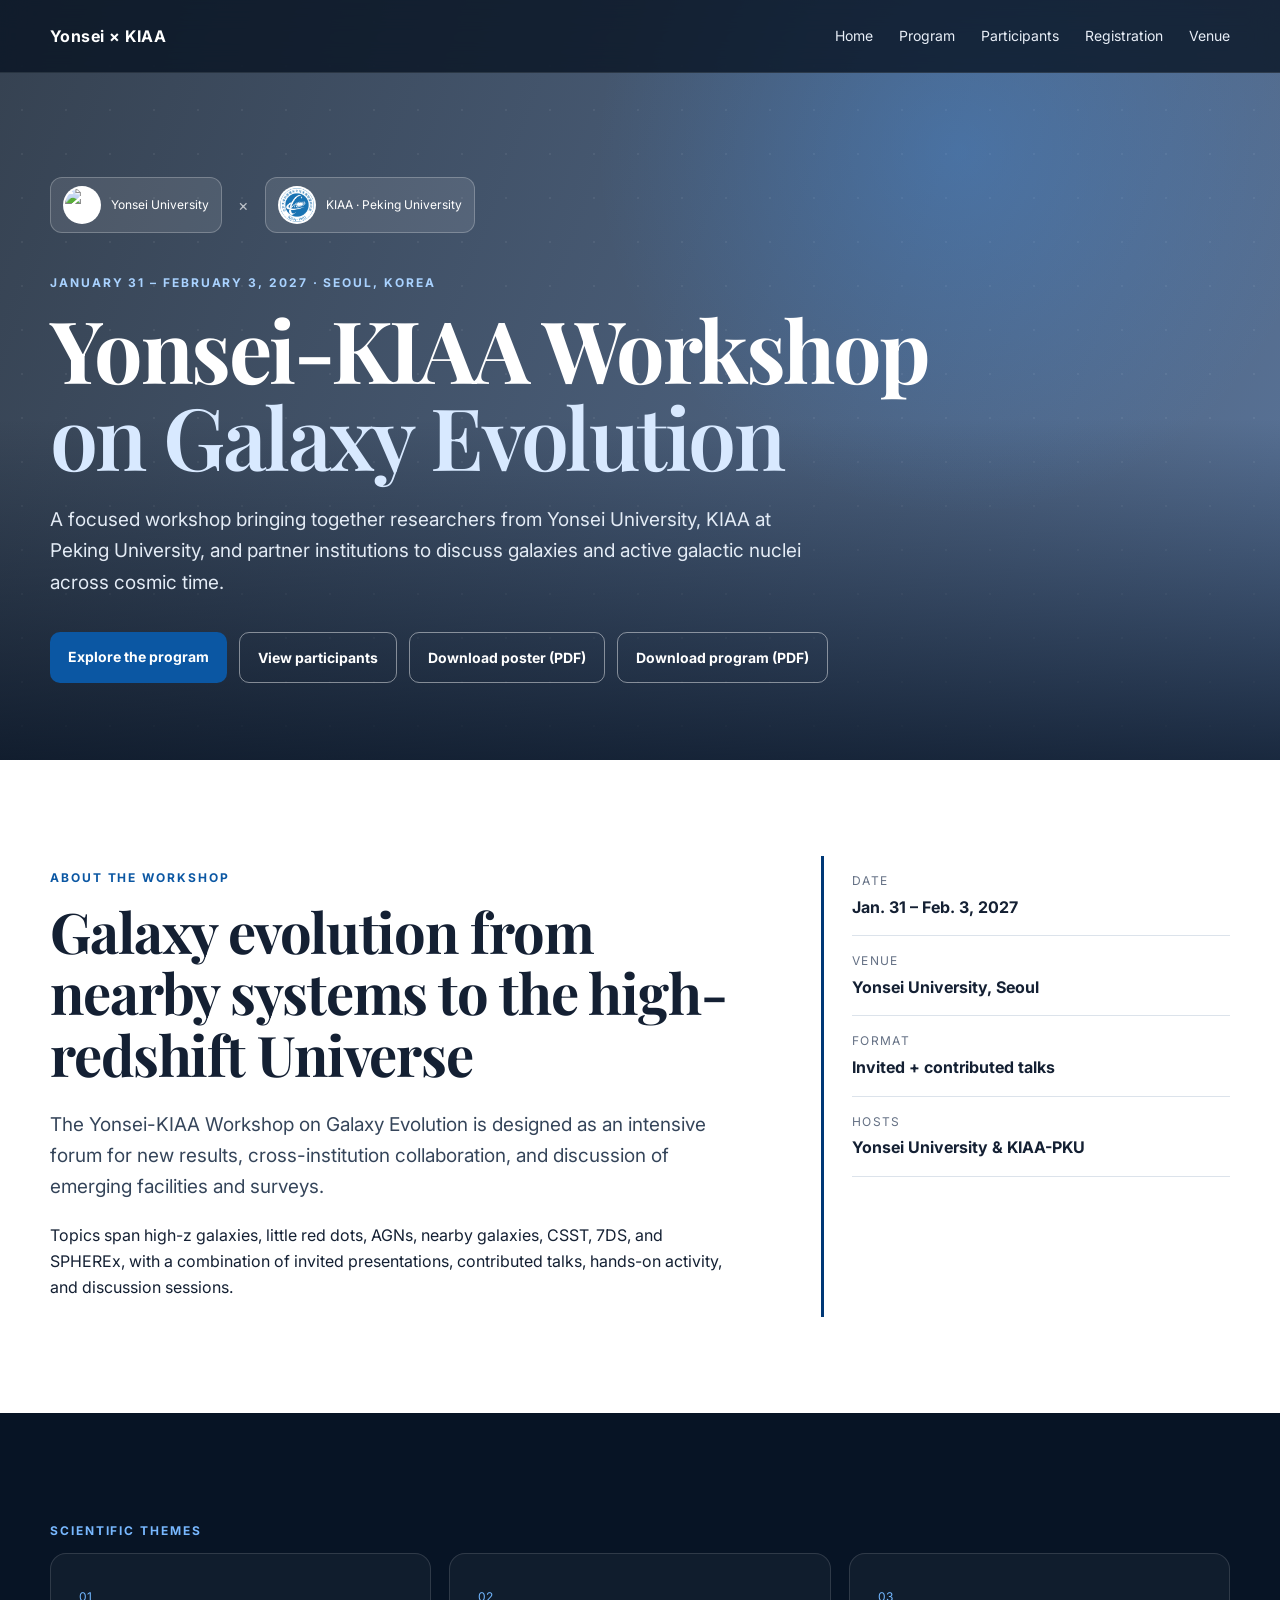
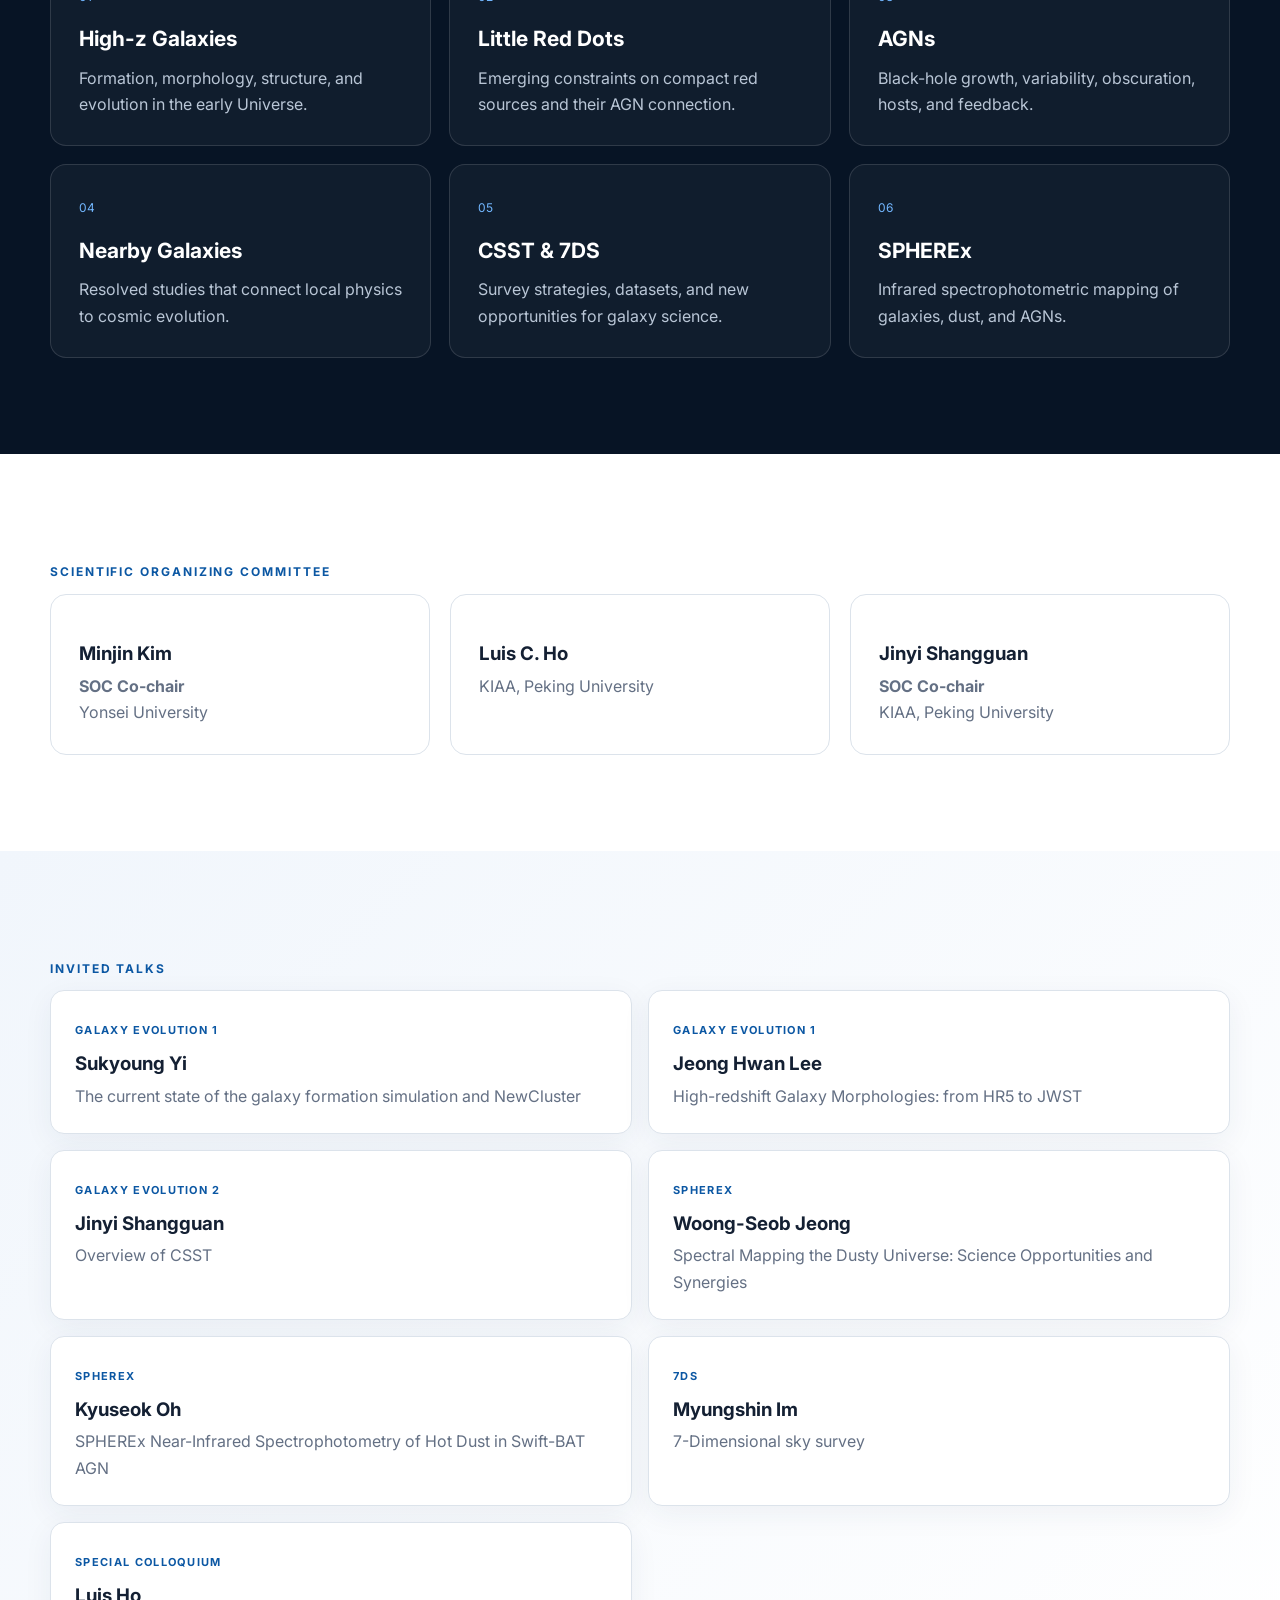
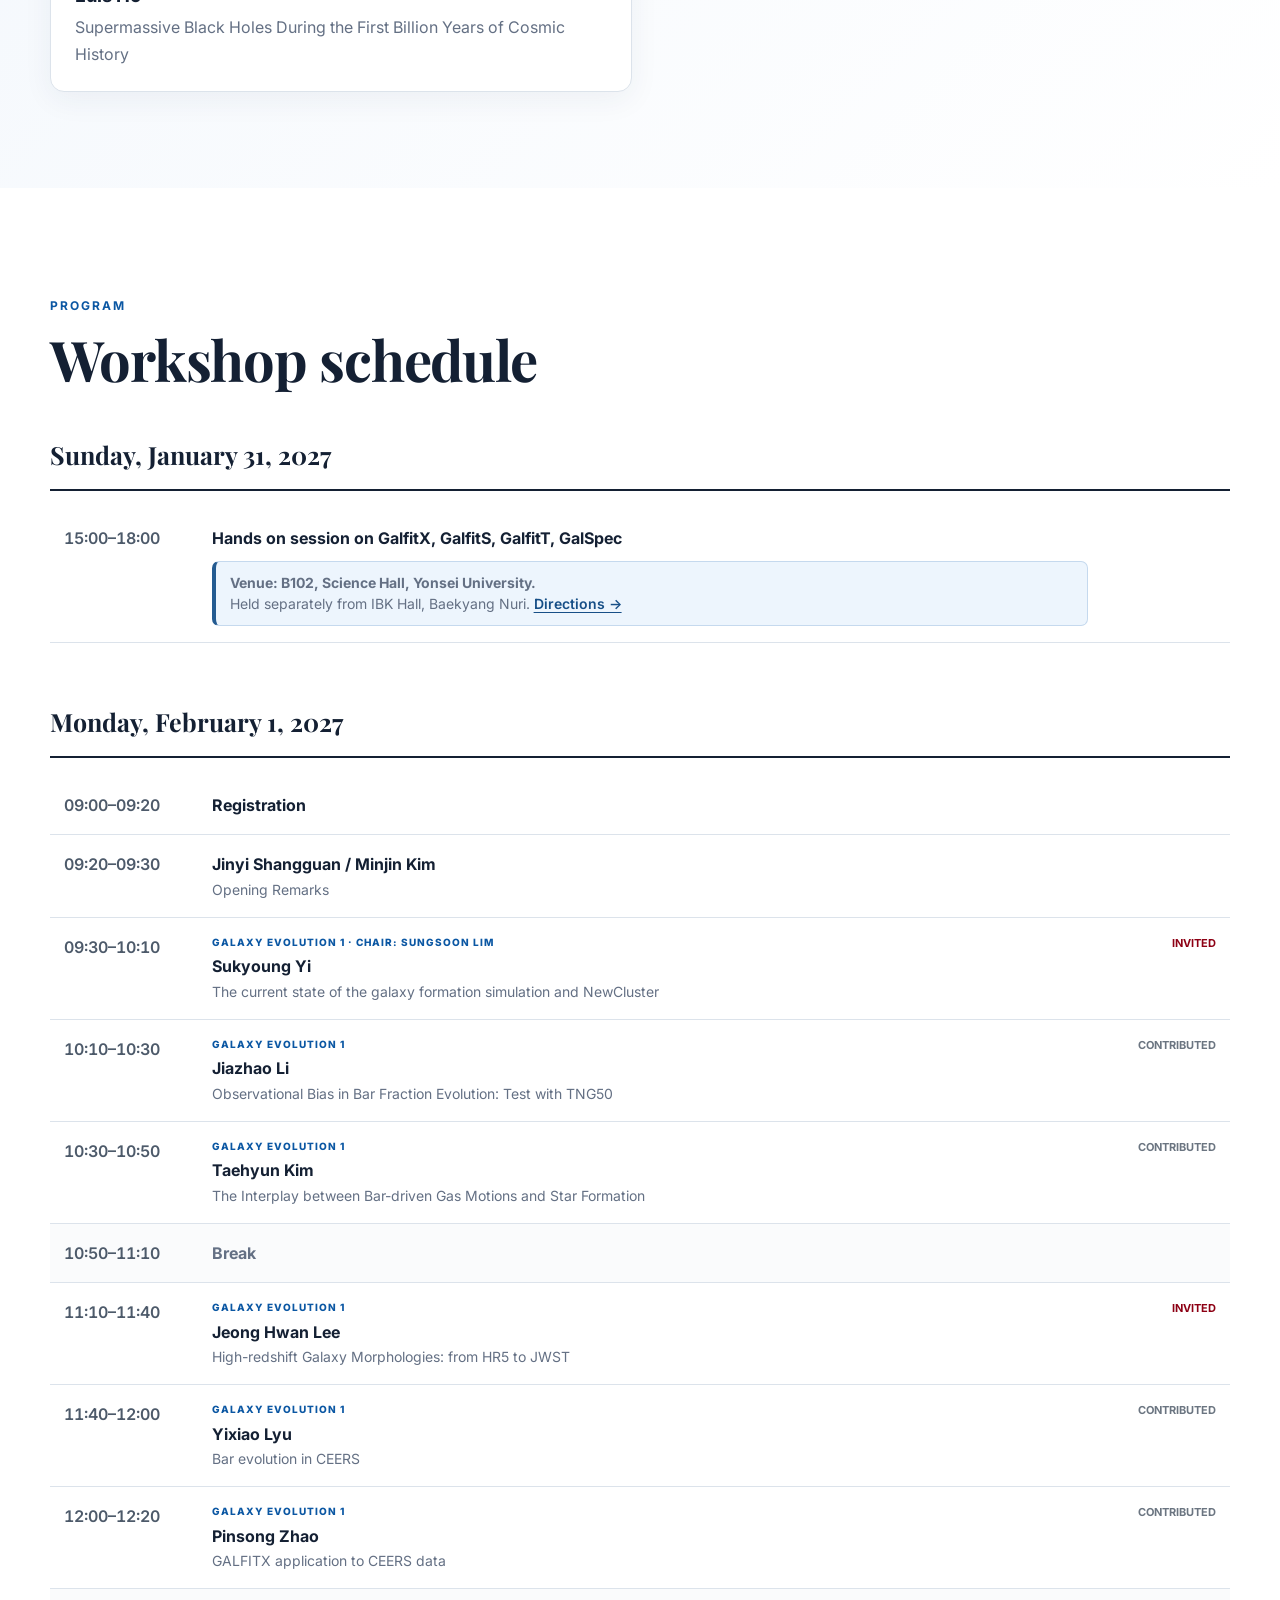
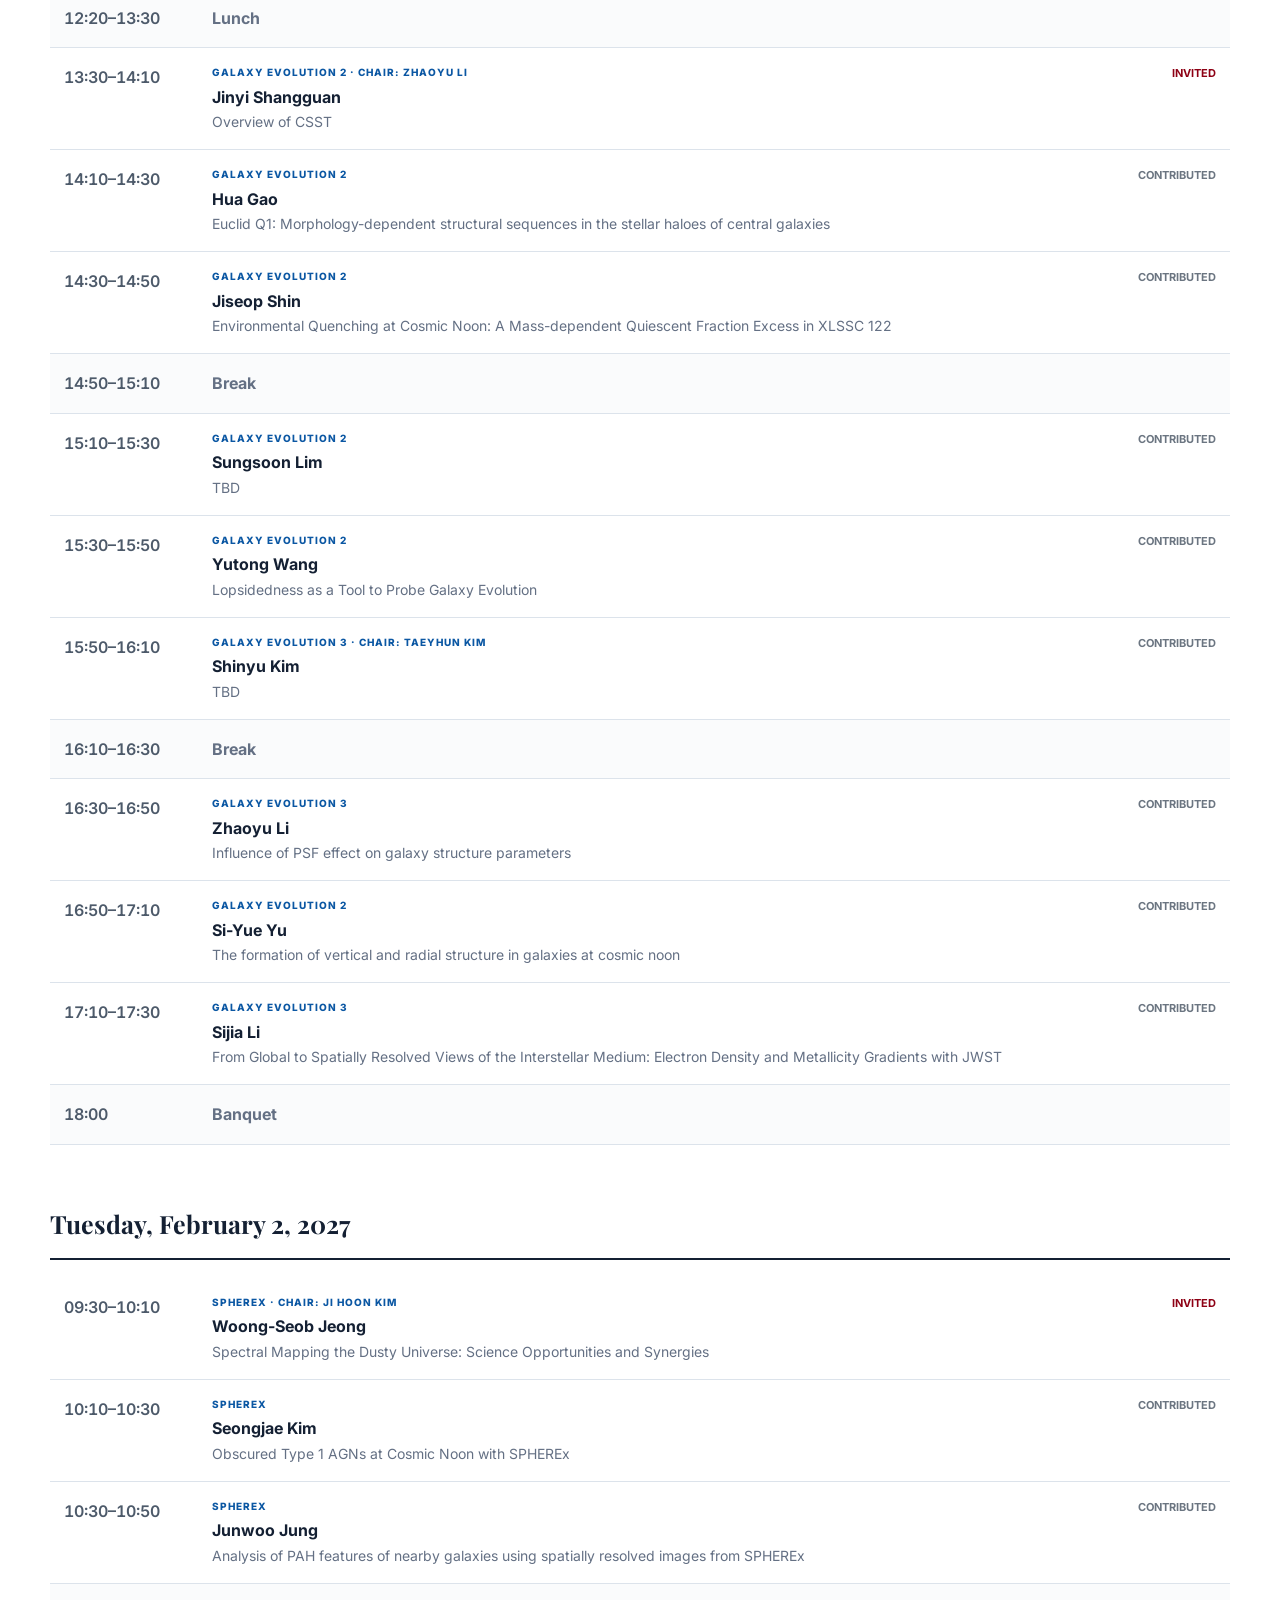
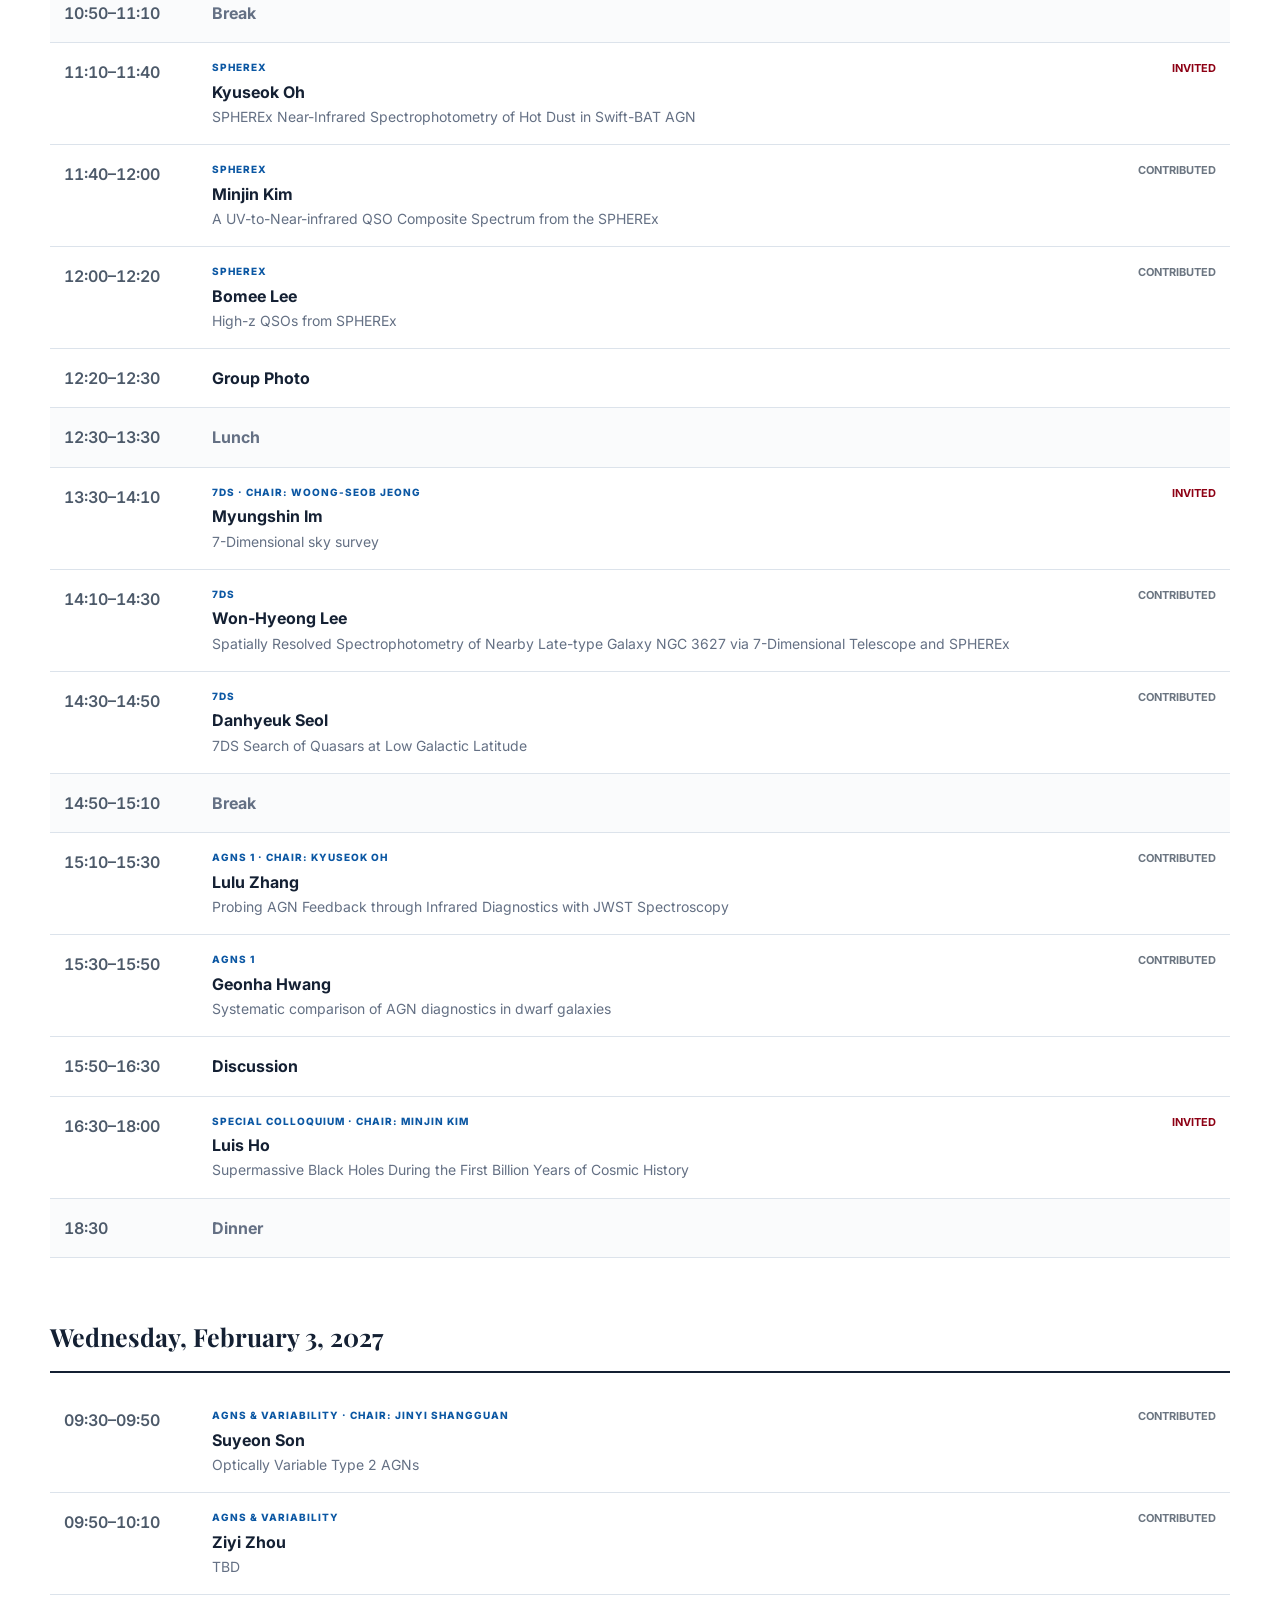
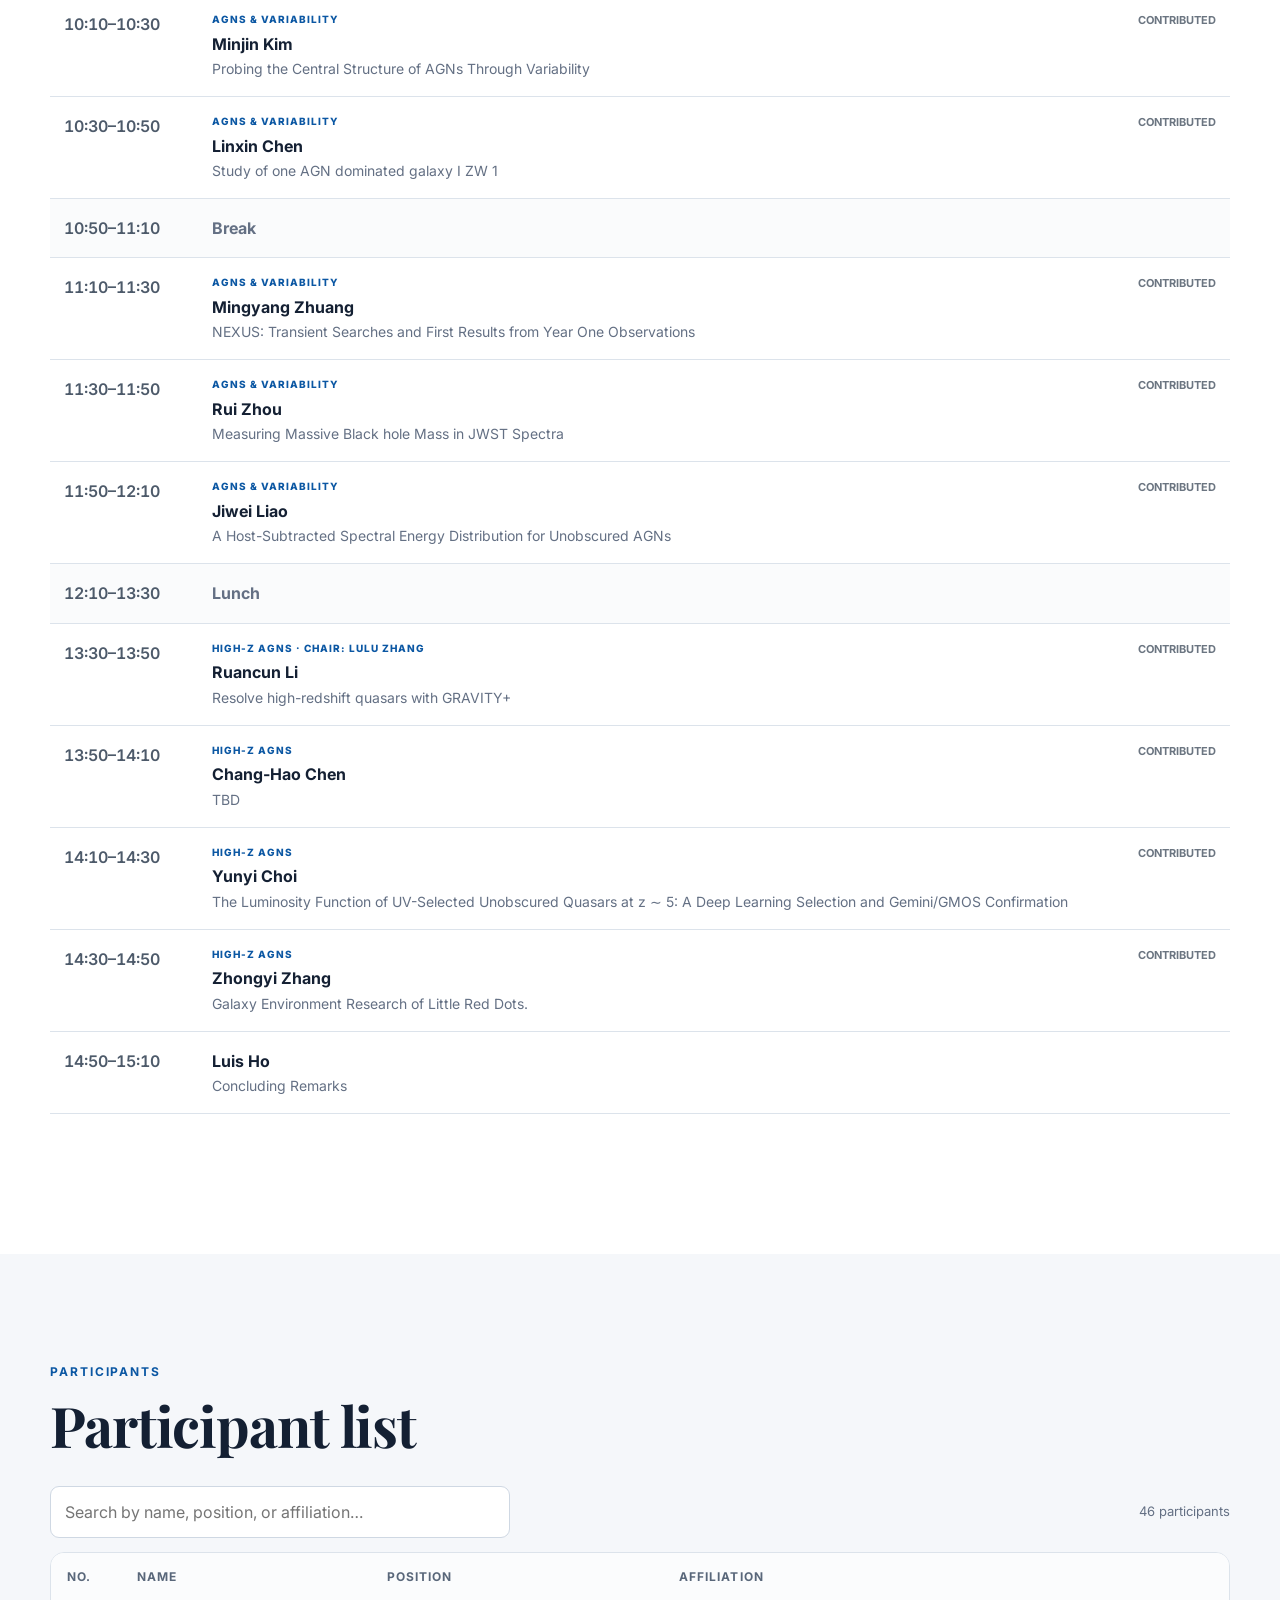
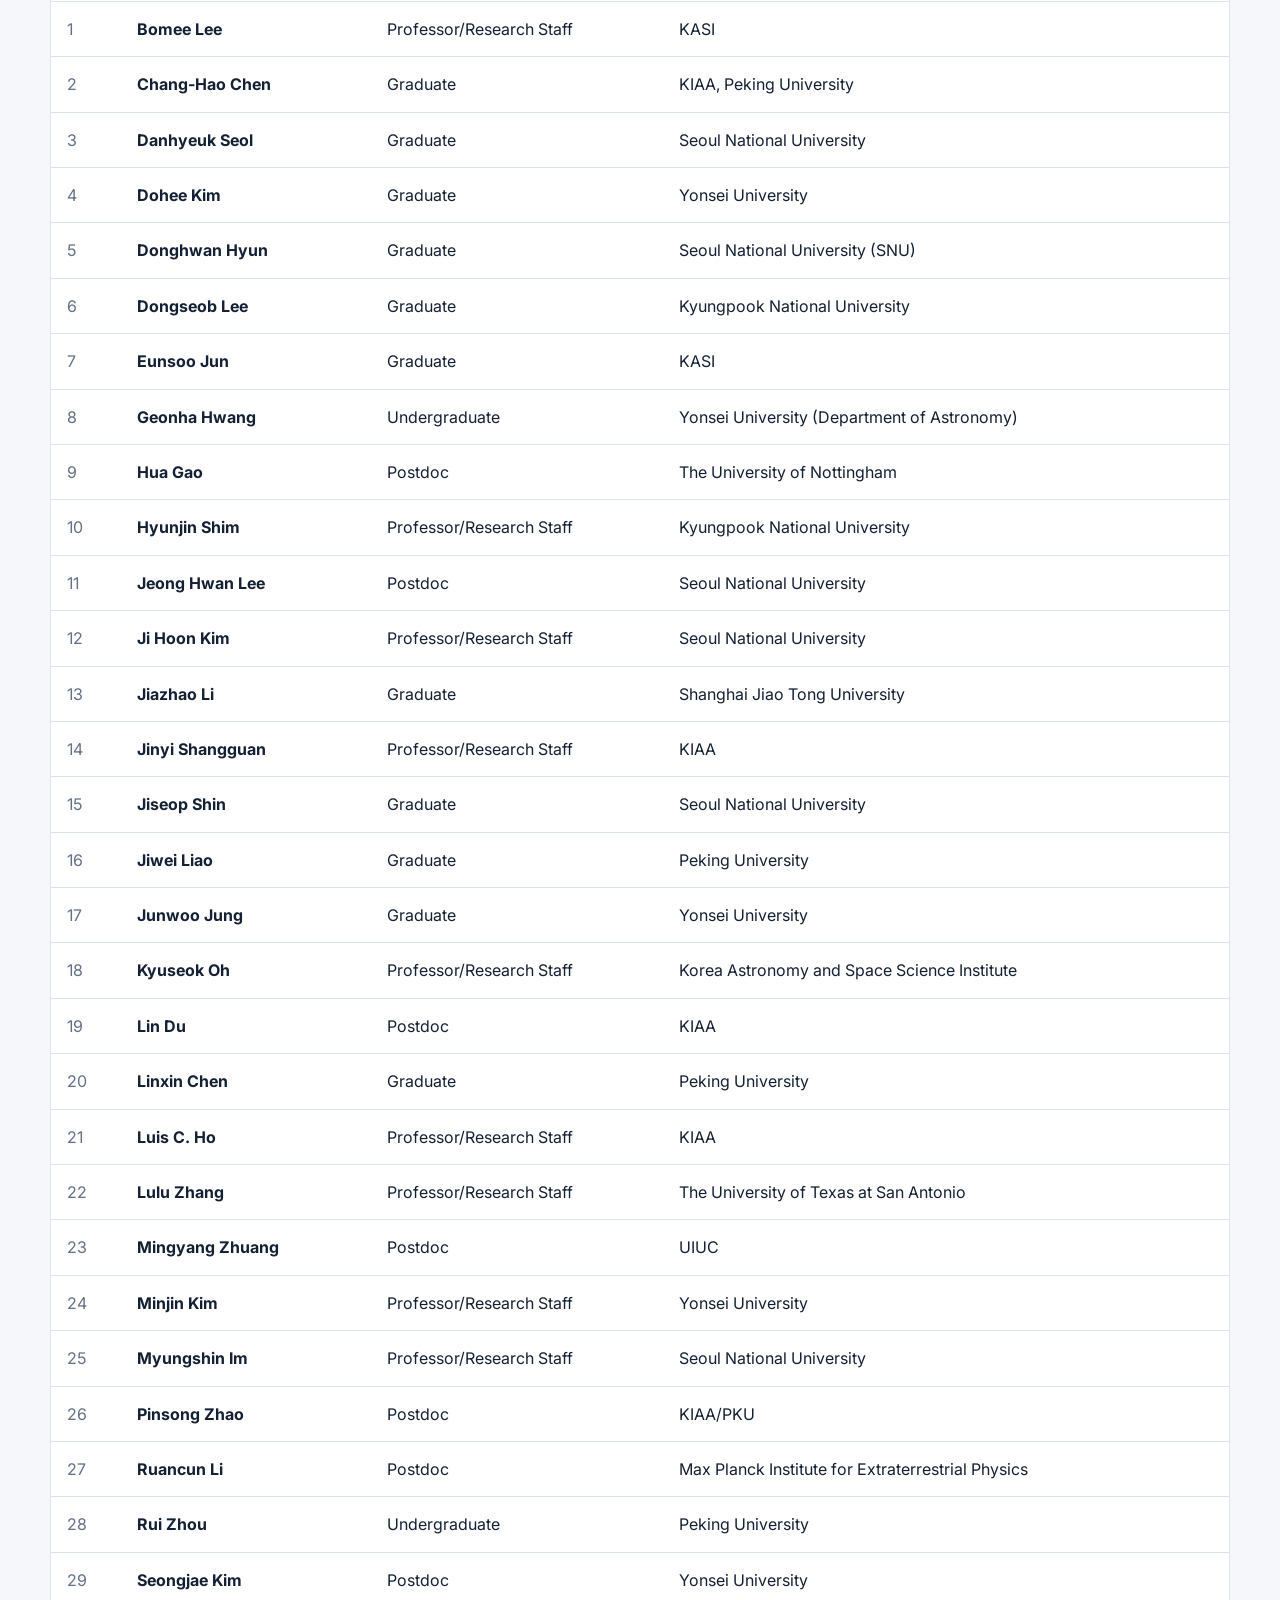
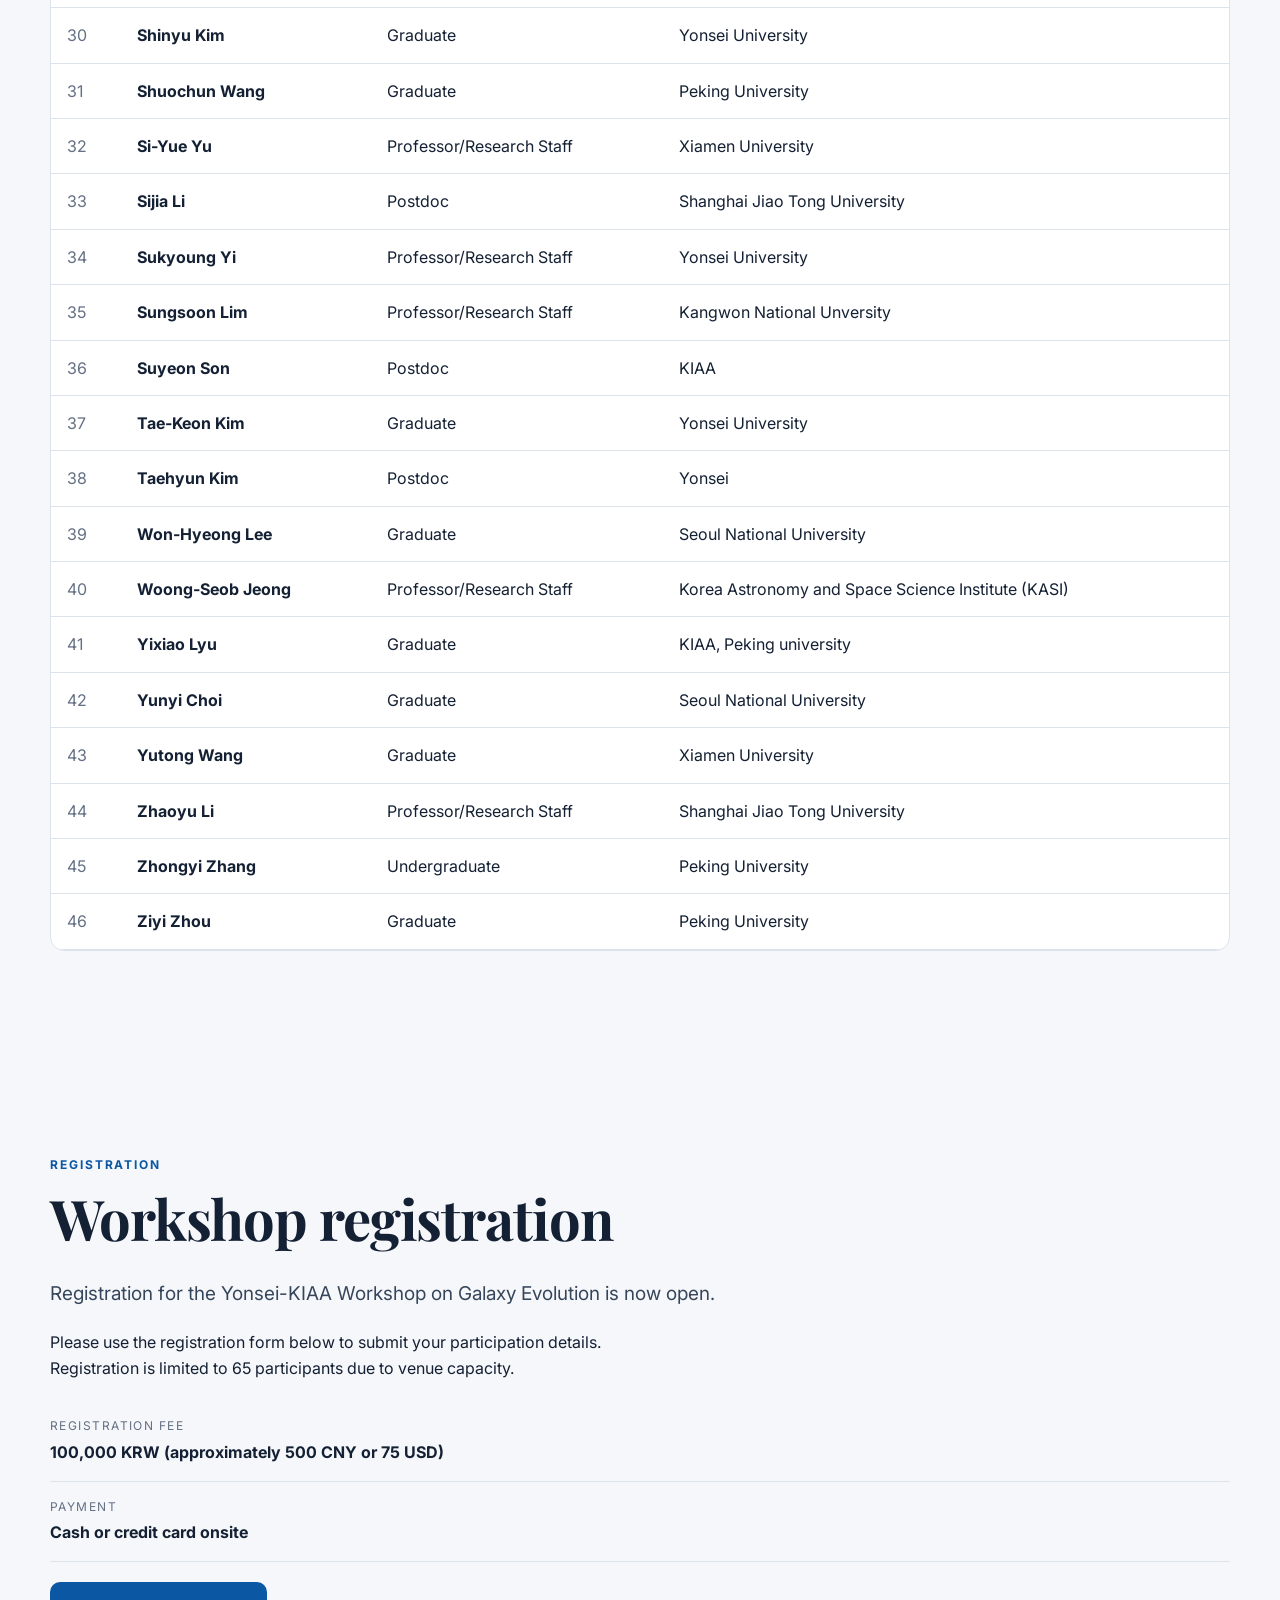
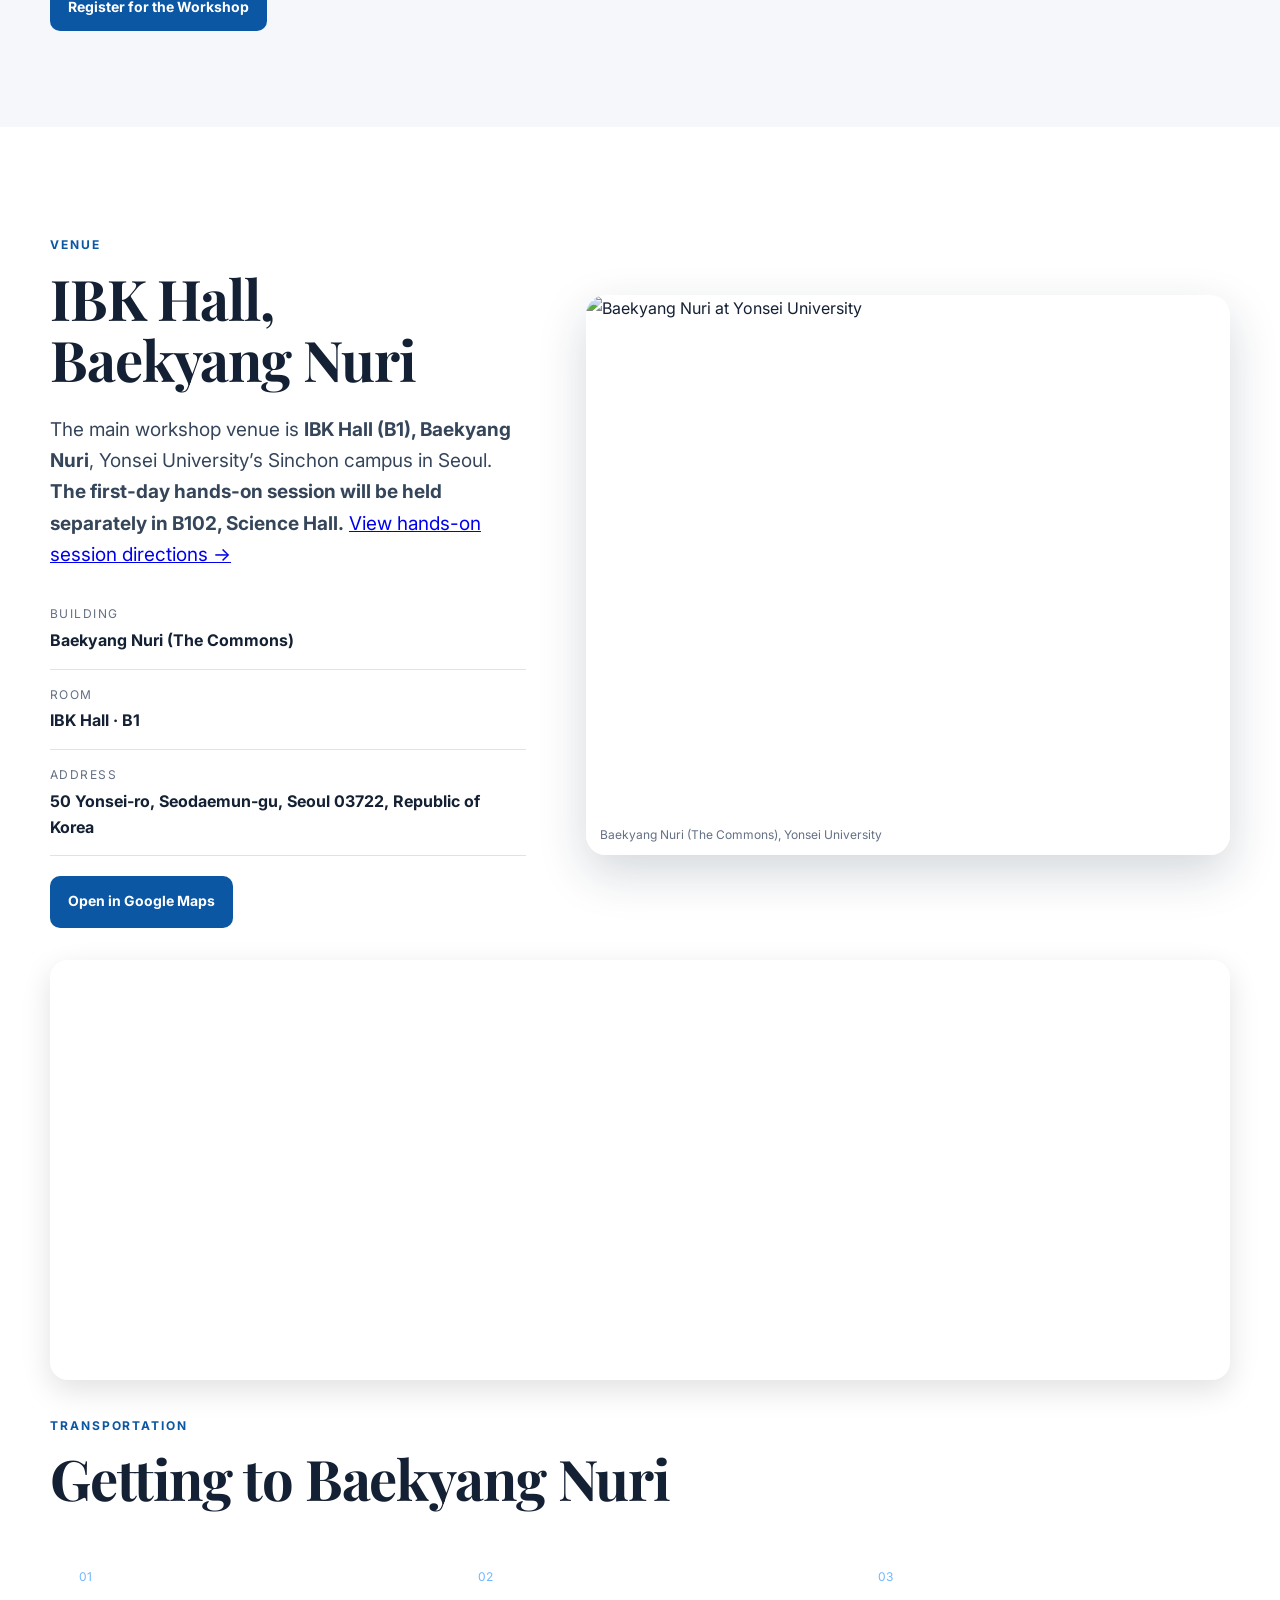
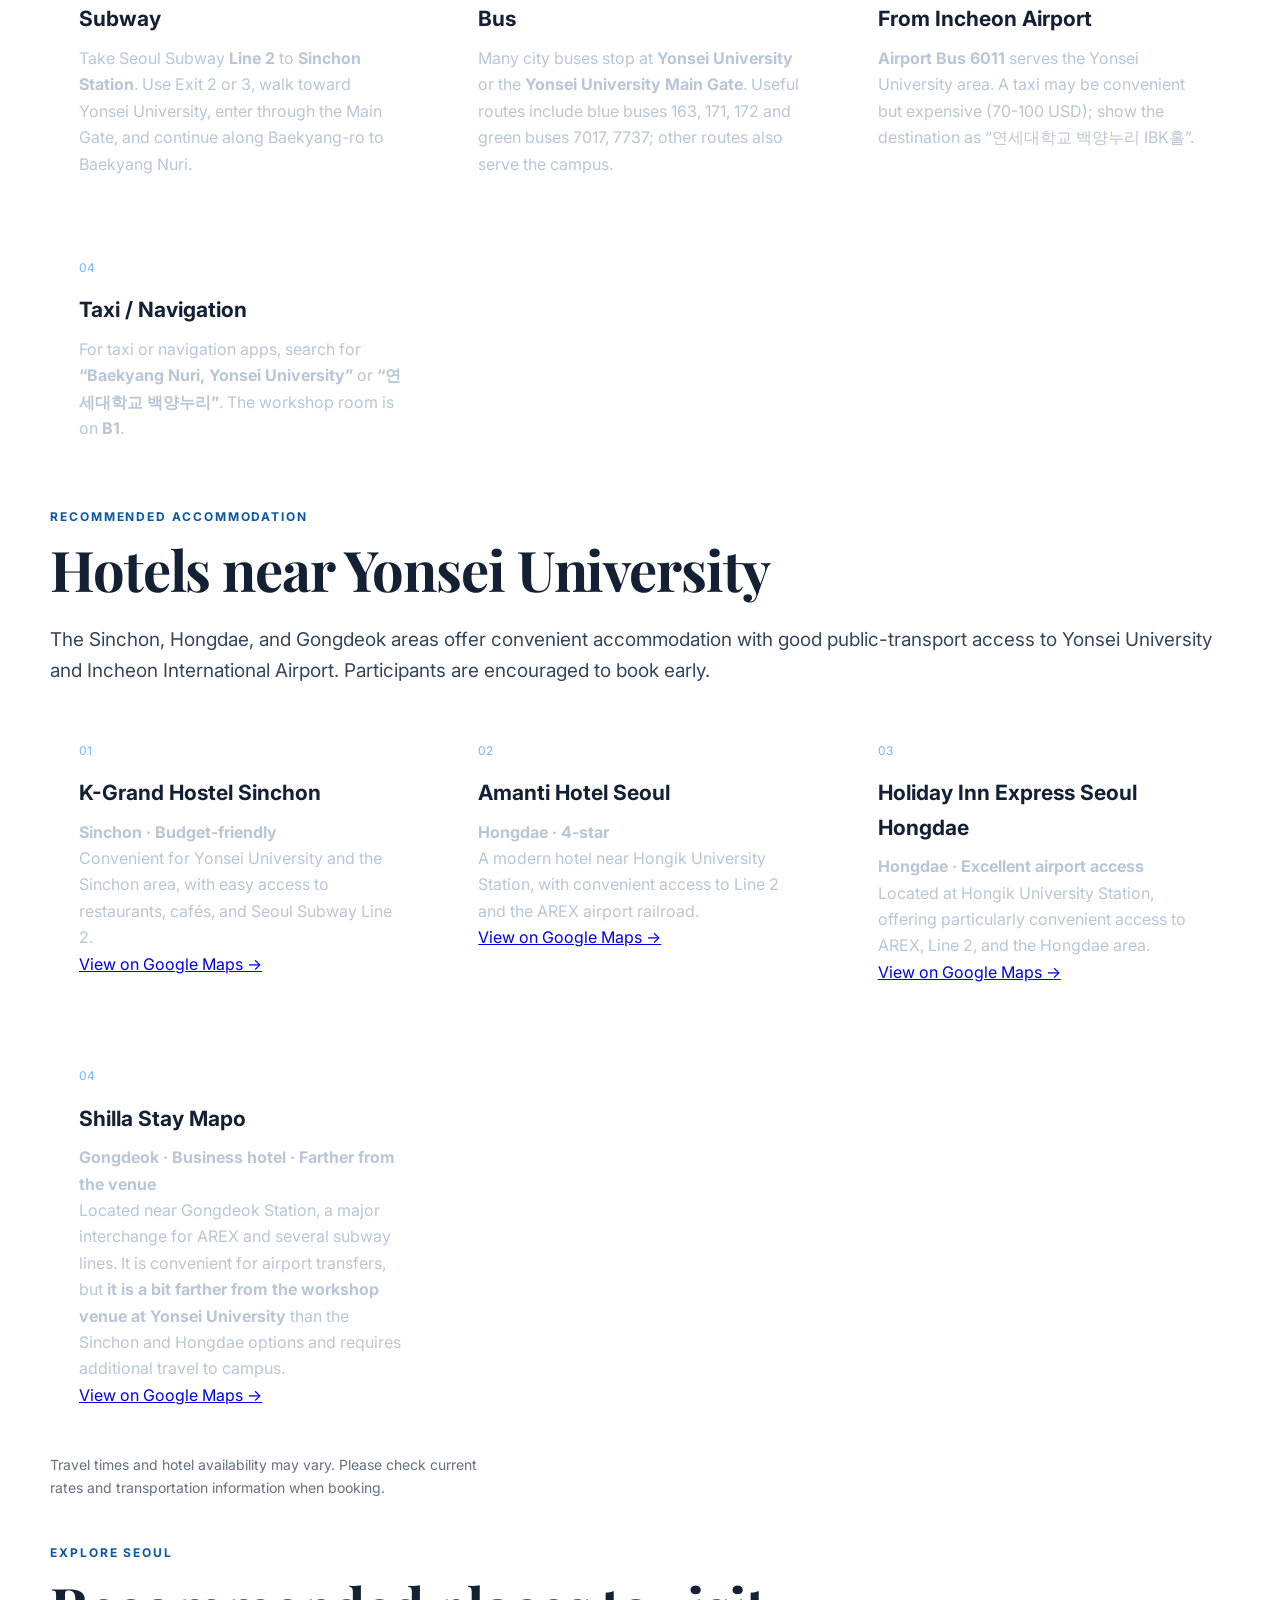
==== commit ab6421cc: "Update index.html" ====
--- a/index.html
+++ b/index.html
@@ -141,7 +141,7 @@
         </div>
         <p class="lead">Registration for the Yonsei-KIAA Workshop on Galaxy Evolution is now open.</p>
         <p>Please use the registration form below to submit your participation details.<br> 
-         Registration is limited to 60 participants due to venue capacity.</p>
+         Registration is limited to 65 participants due to venue capacity.</p>
         <div class="venue-facts" style="margin-top:1.25rem">
           <div><span>Registration fee</span><strong>100,000 KRW (approximately 500 CNY or 75 USD)</strong></div>
           <div><span>Payment</span><strong>Cash or credit card onsite</strong></div>
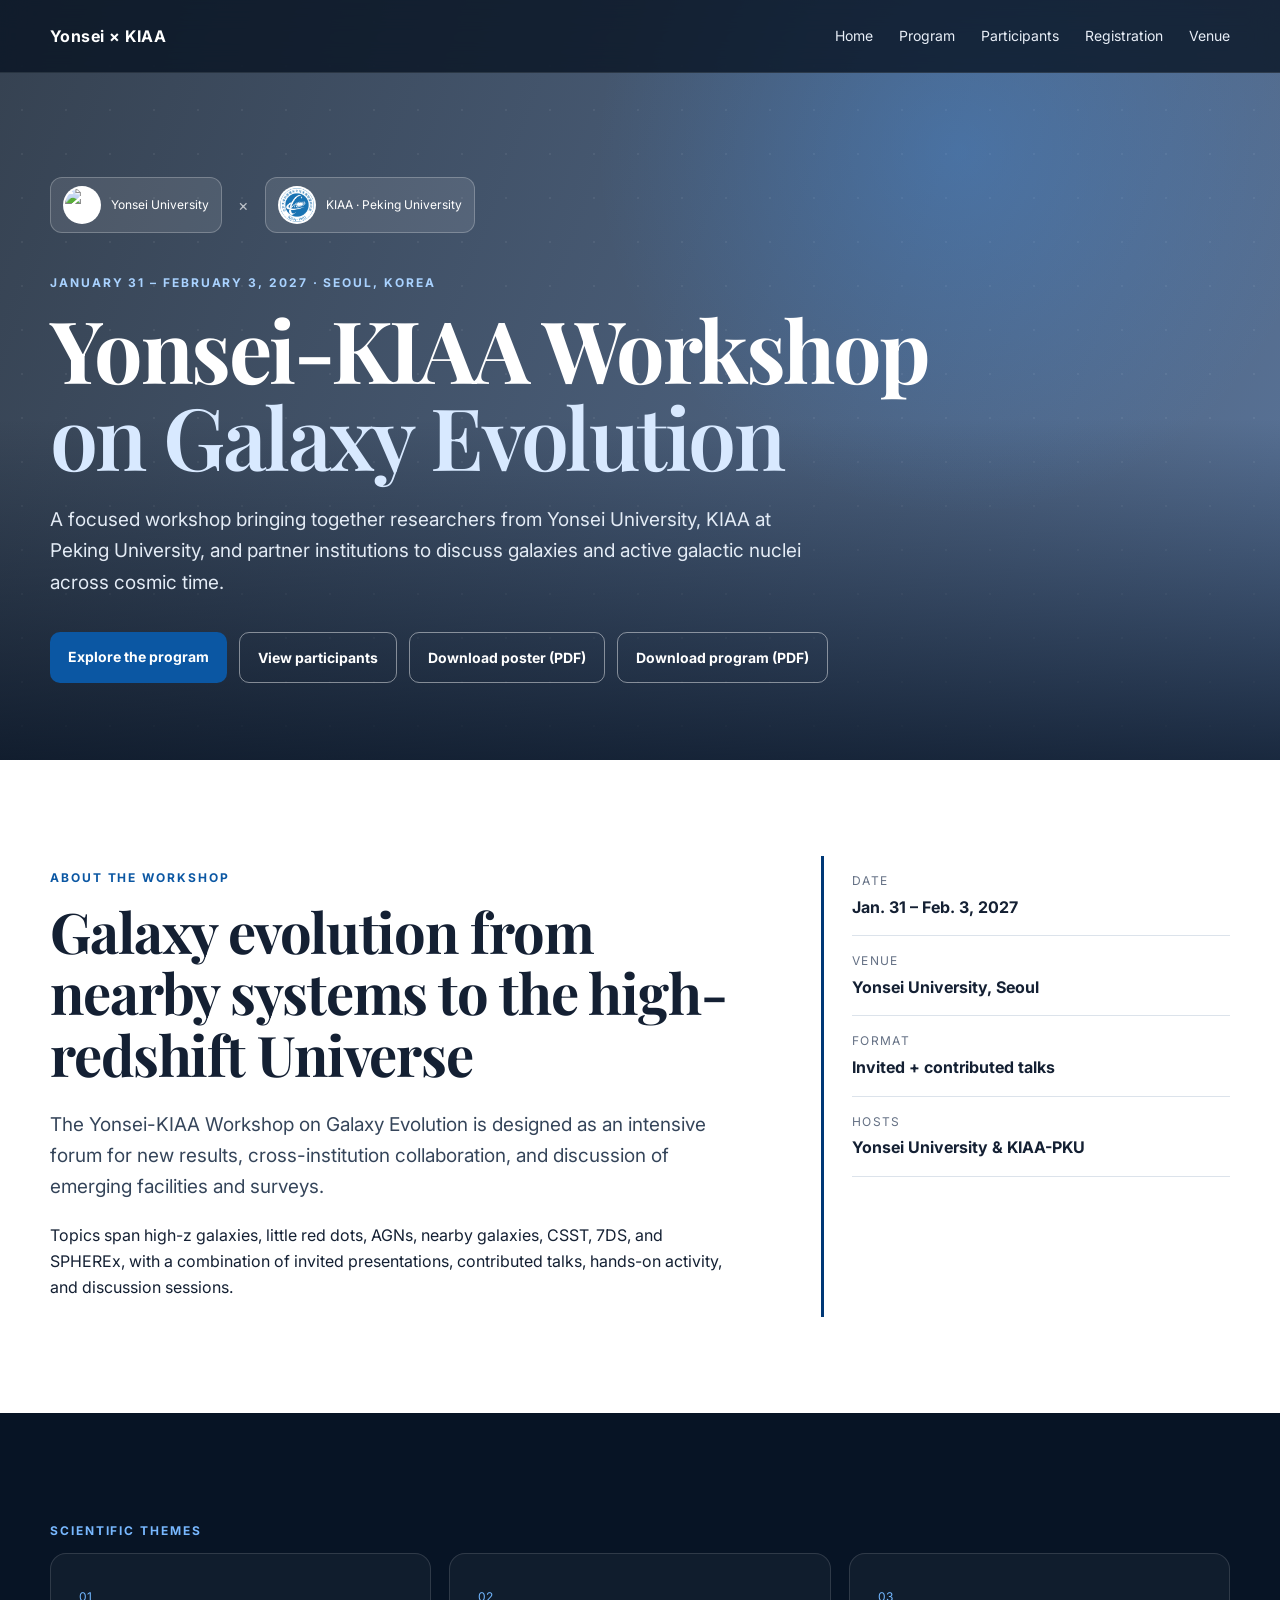
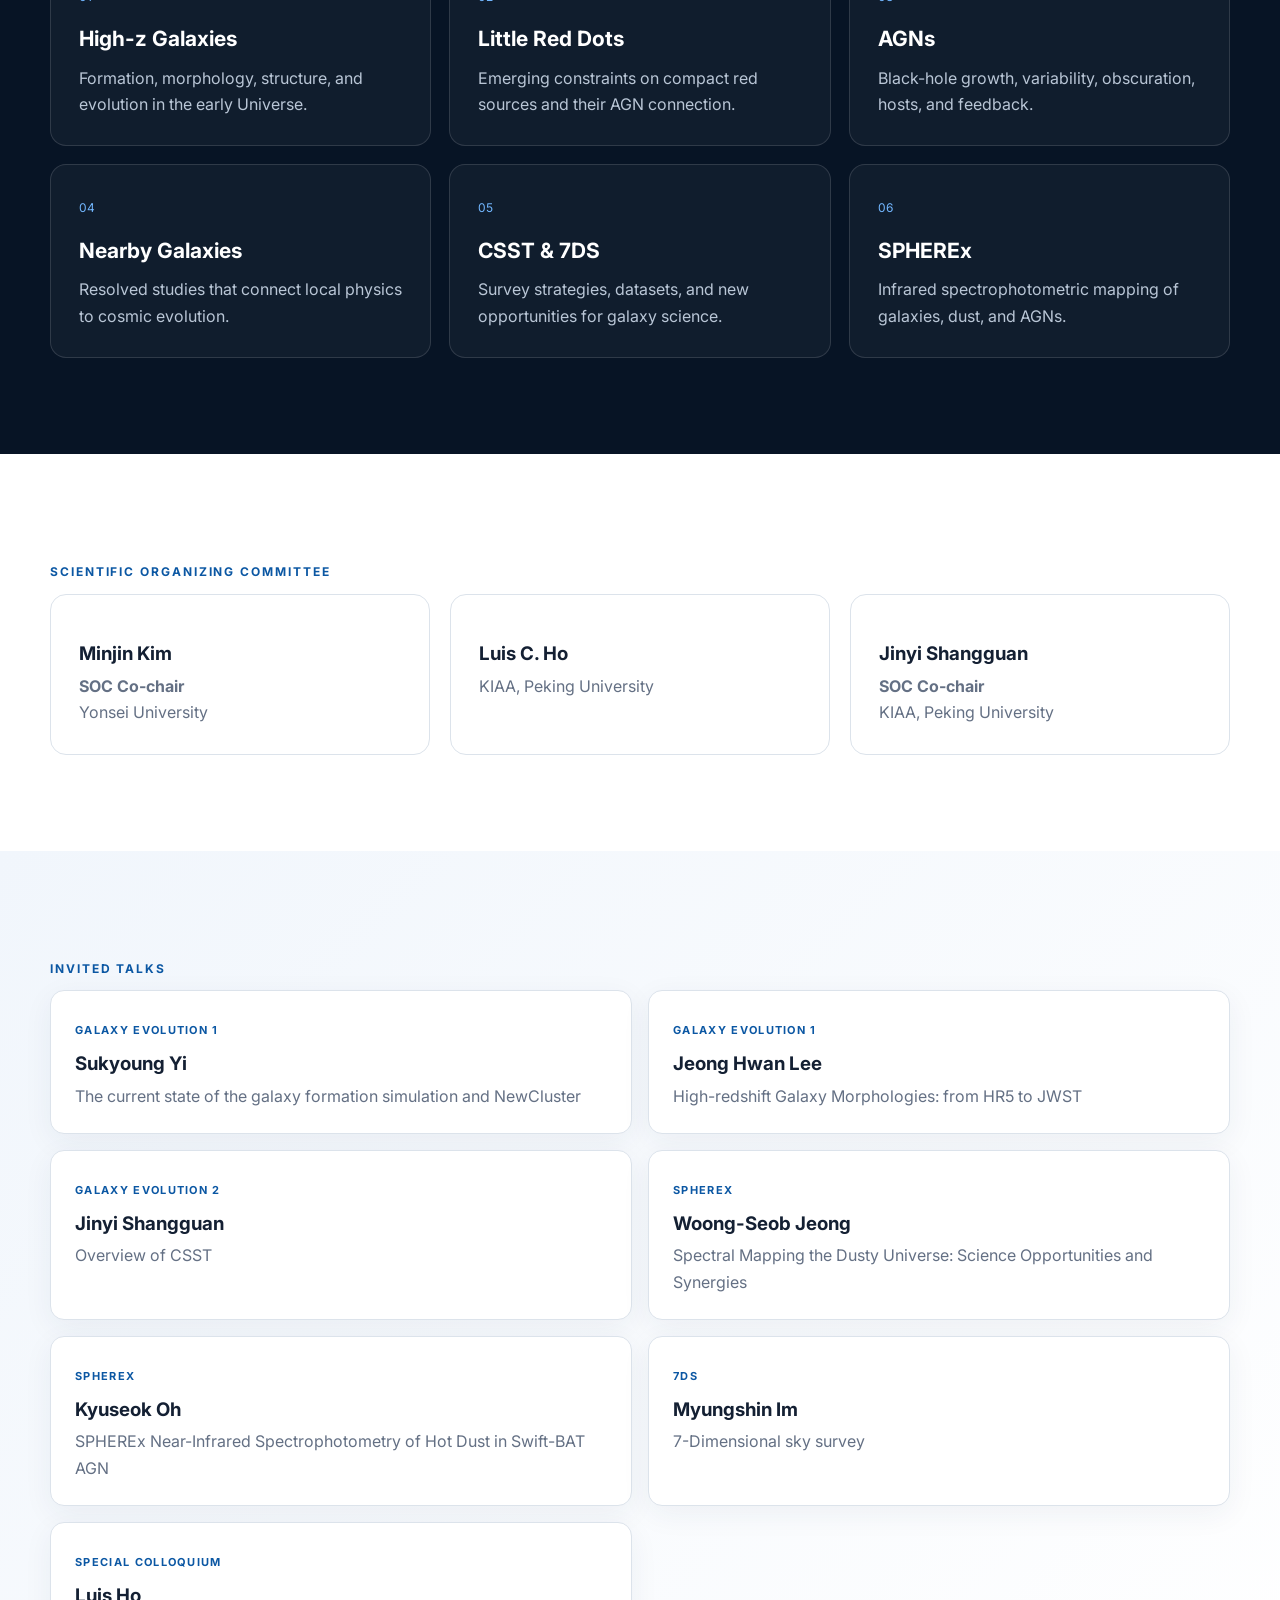
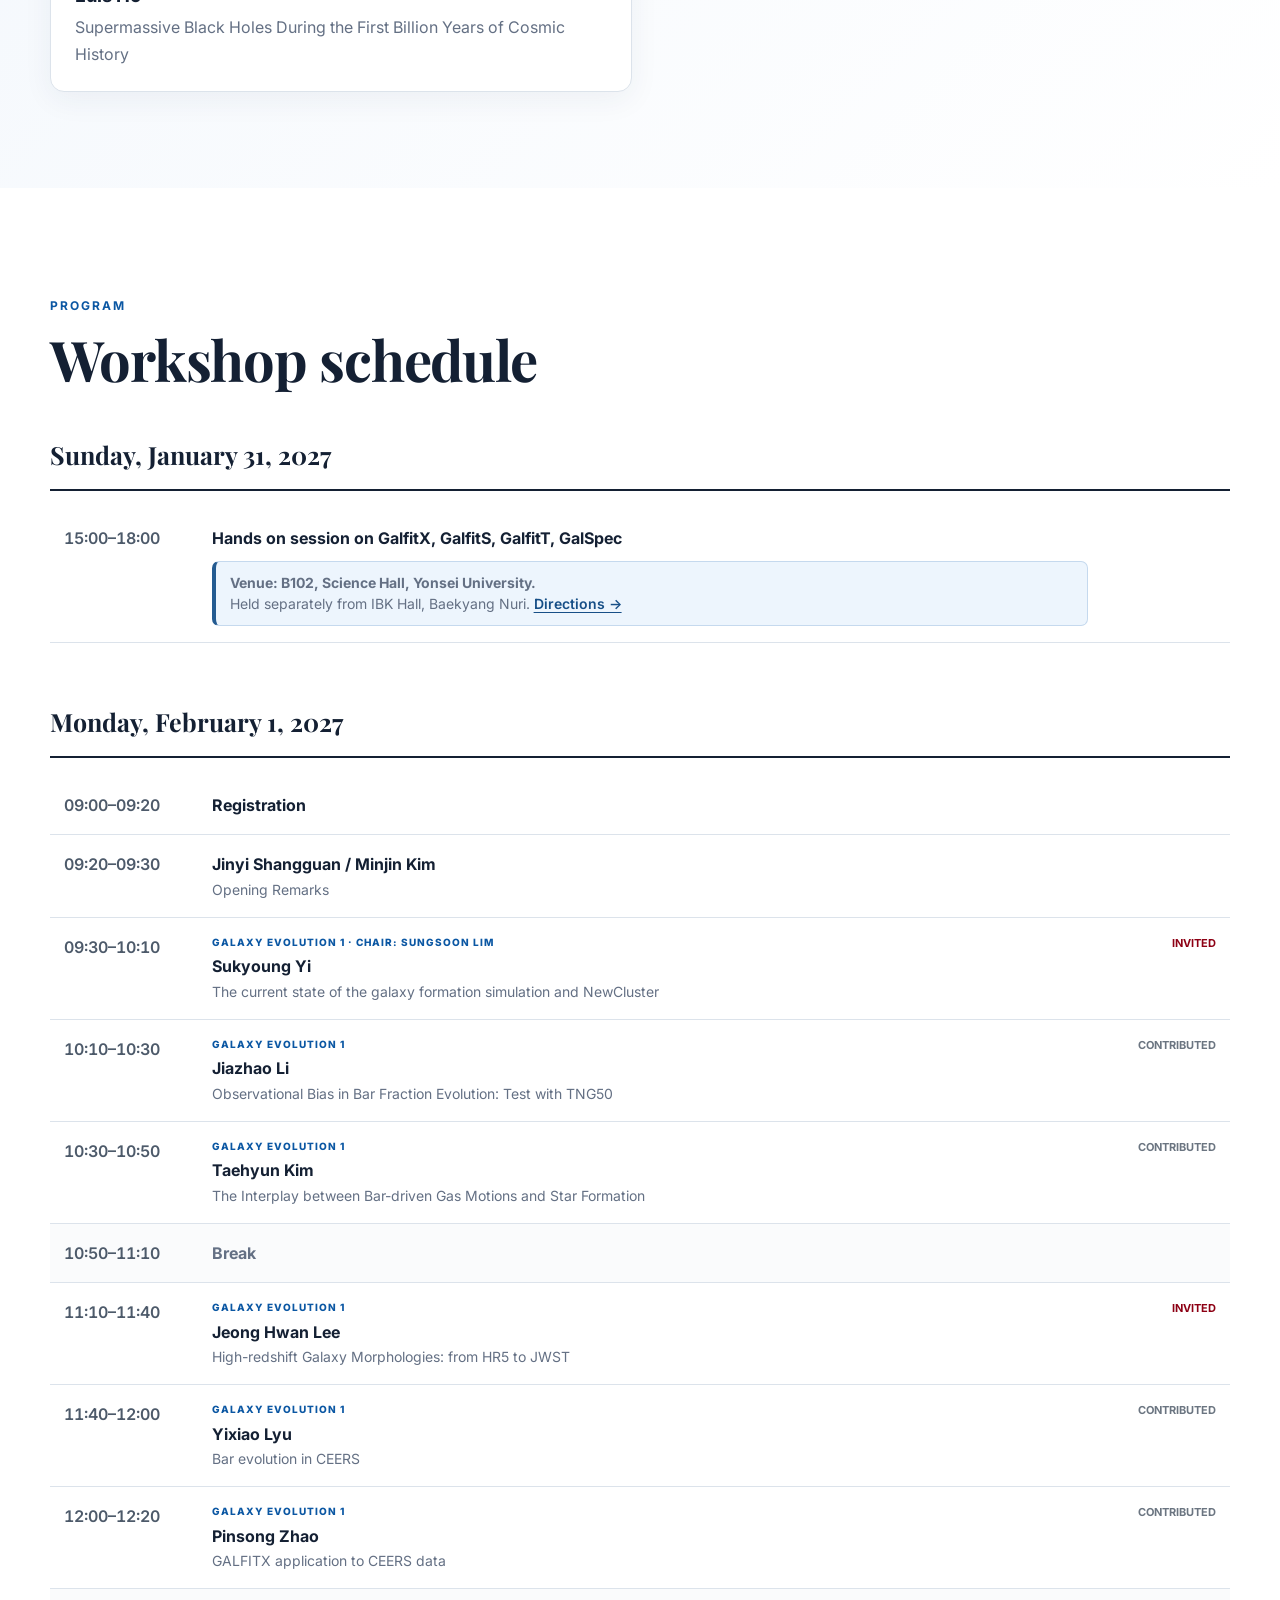
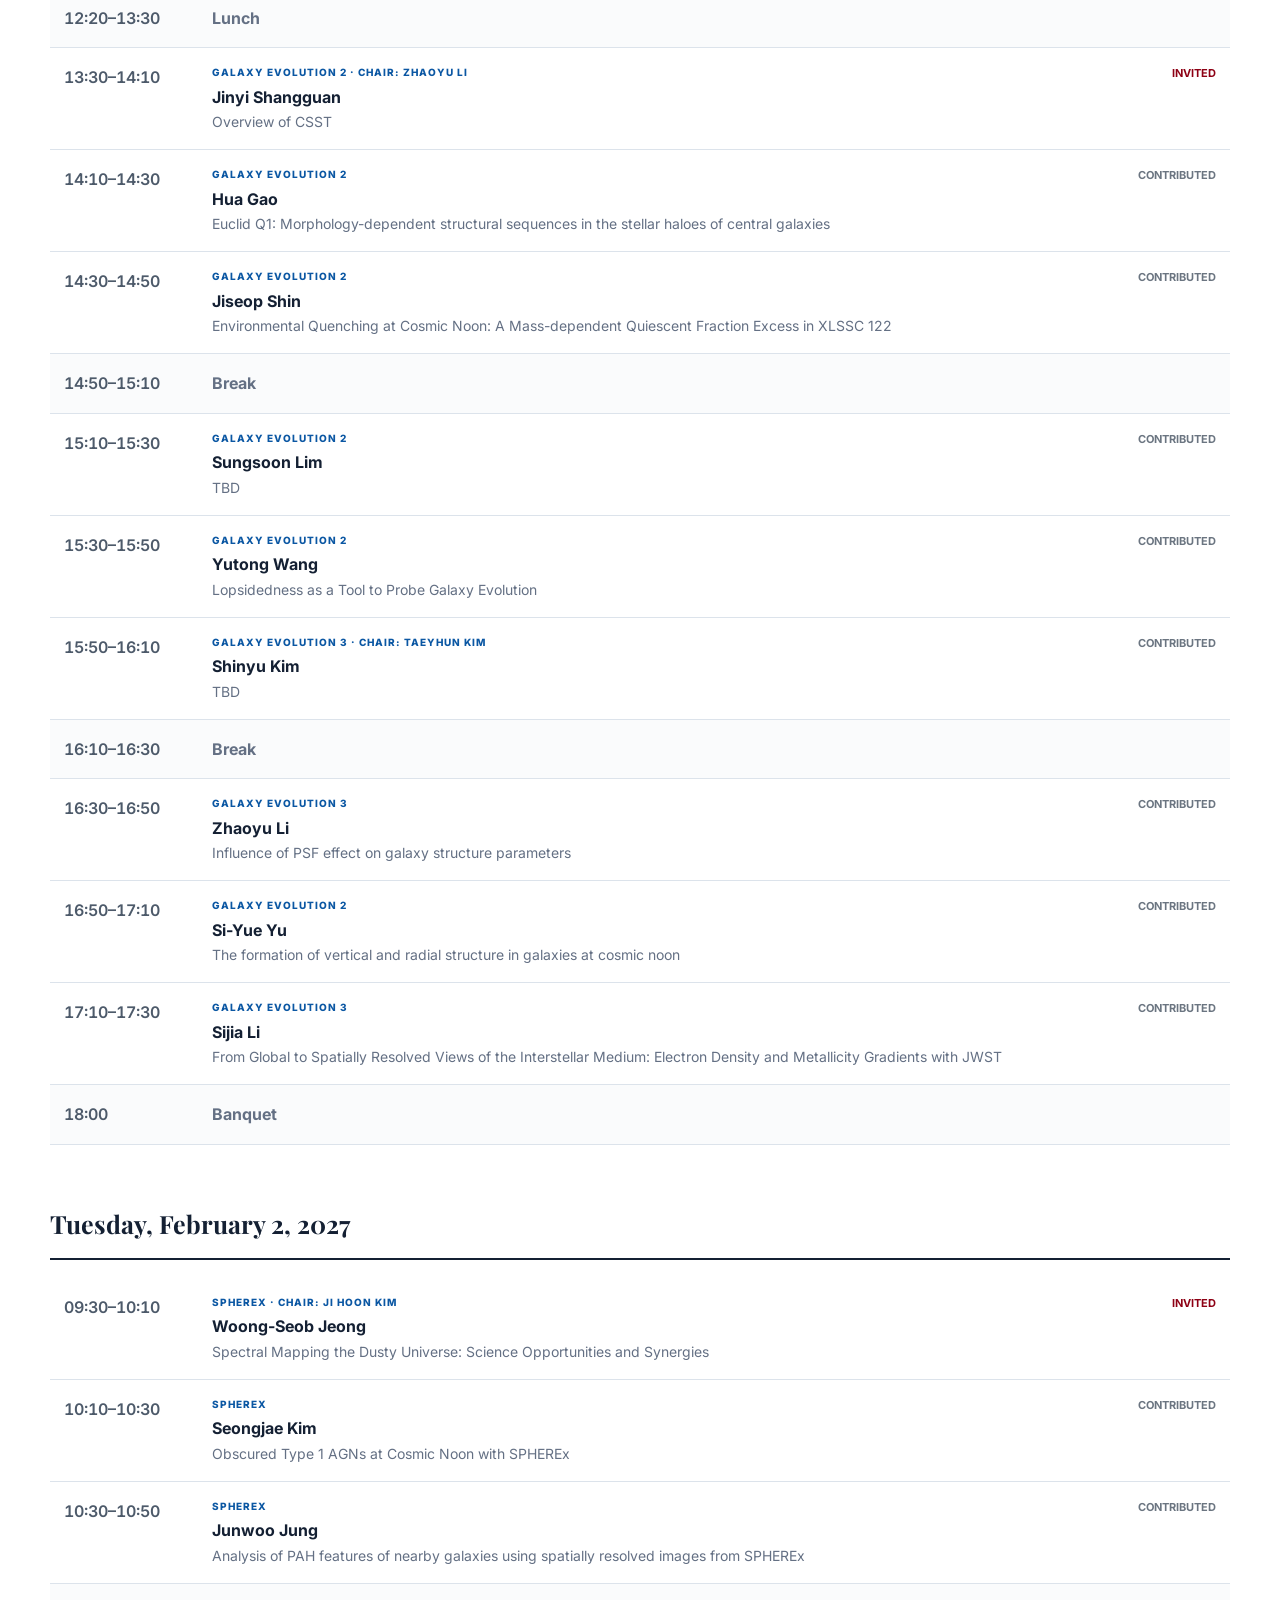
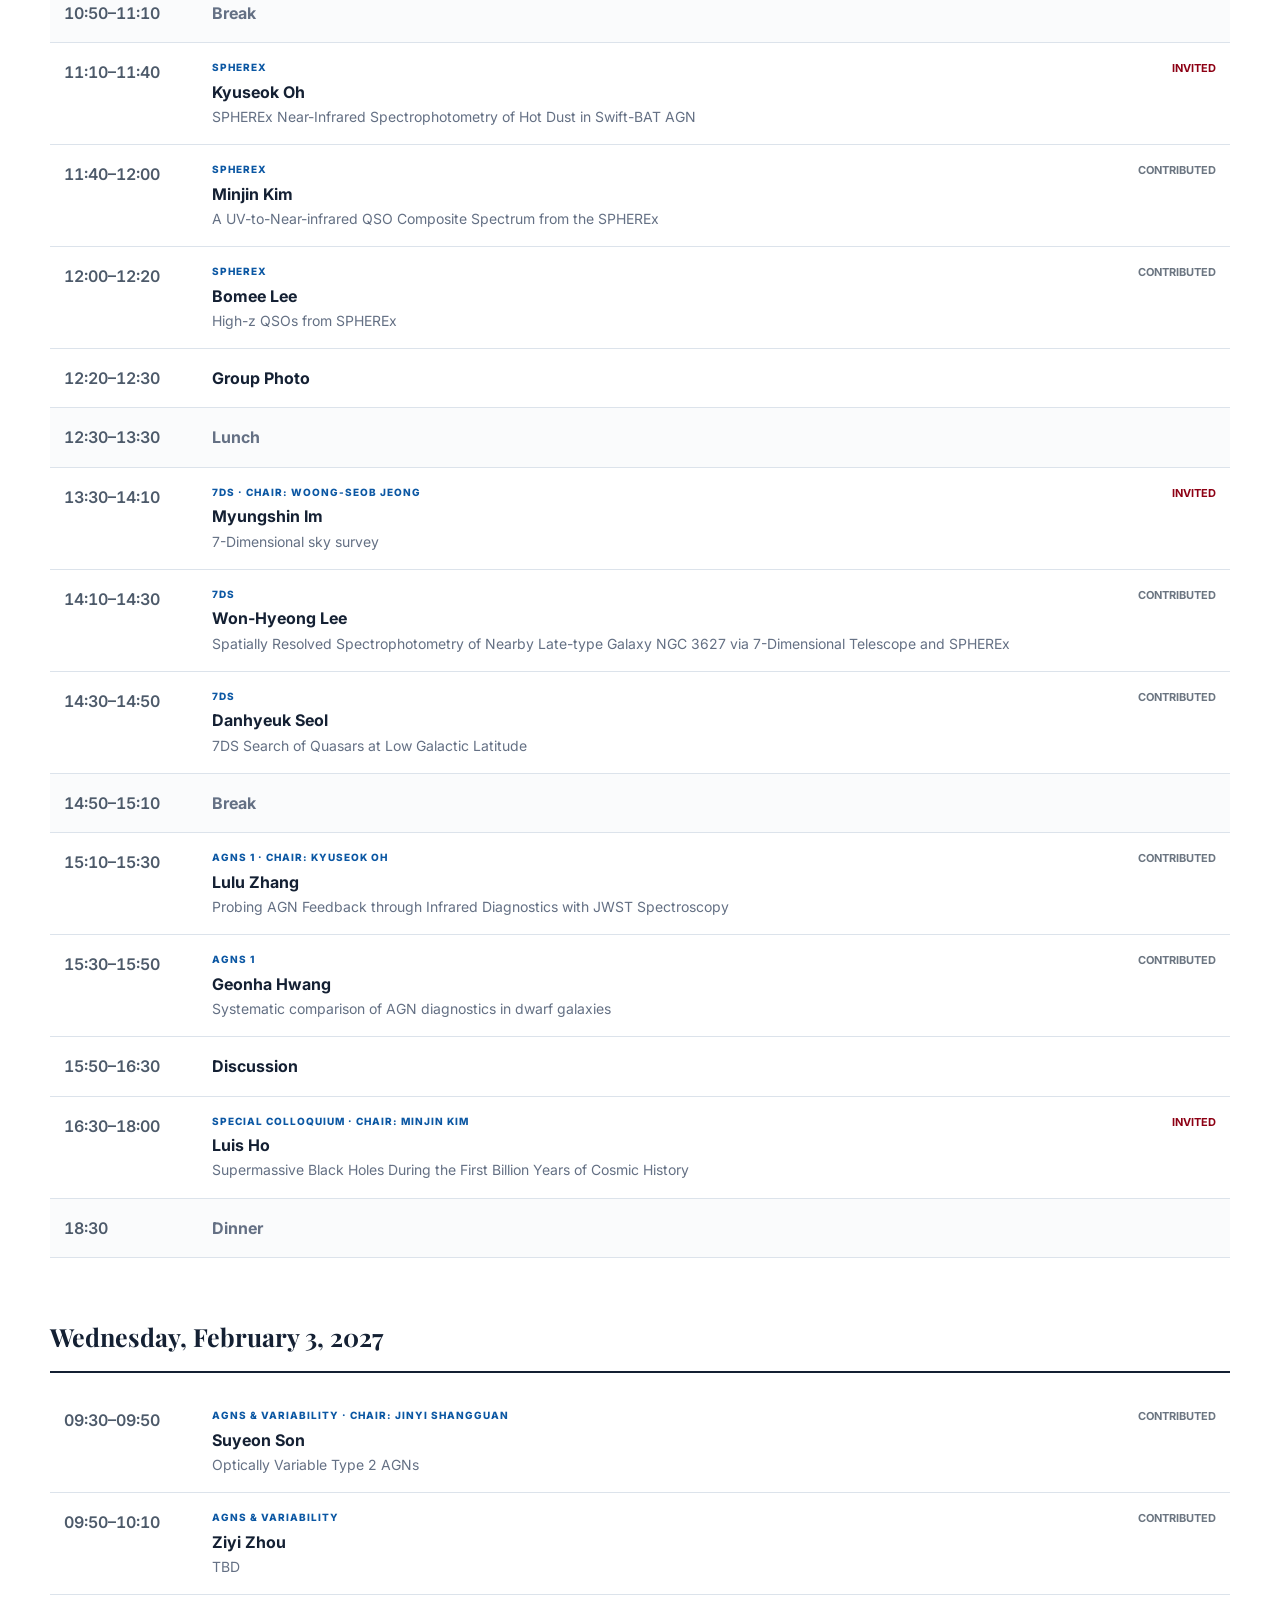
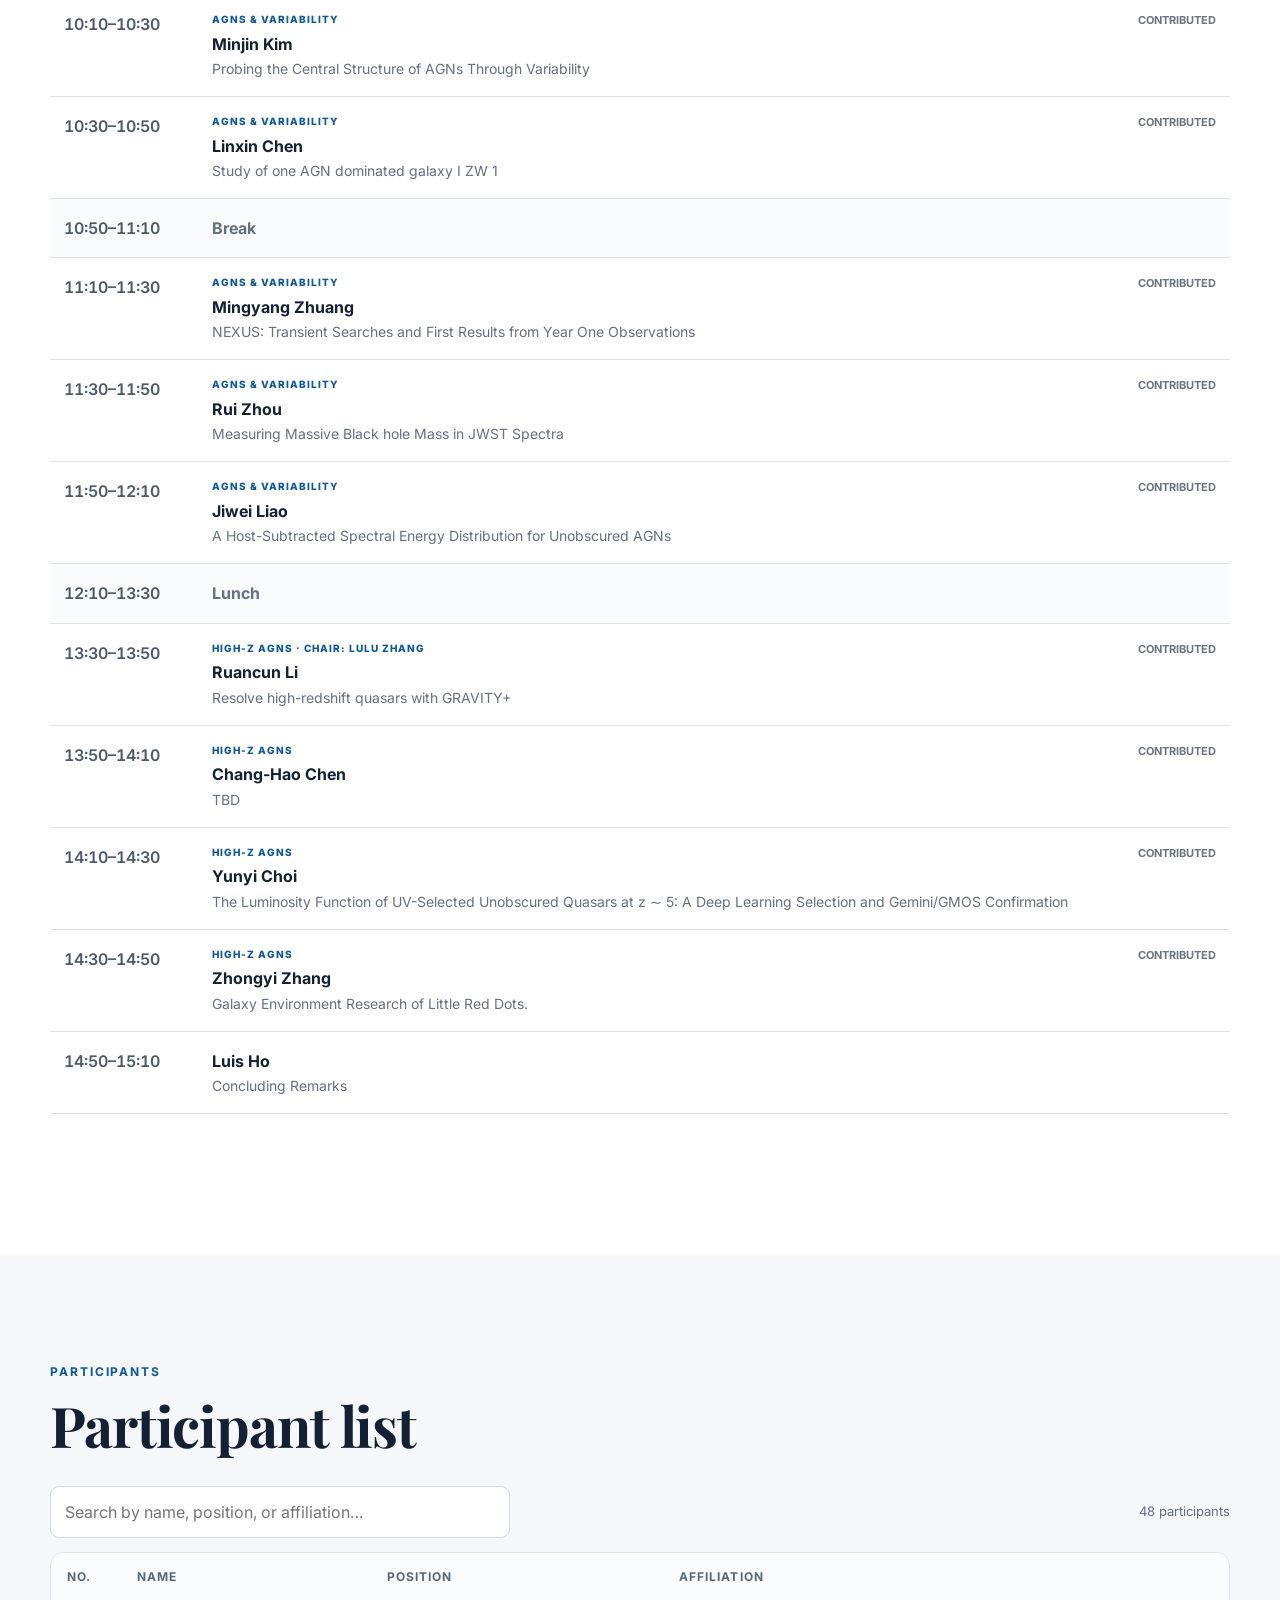
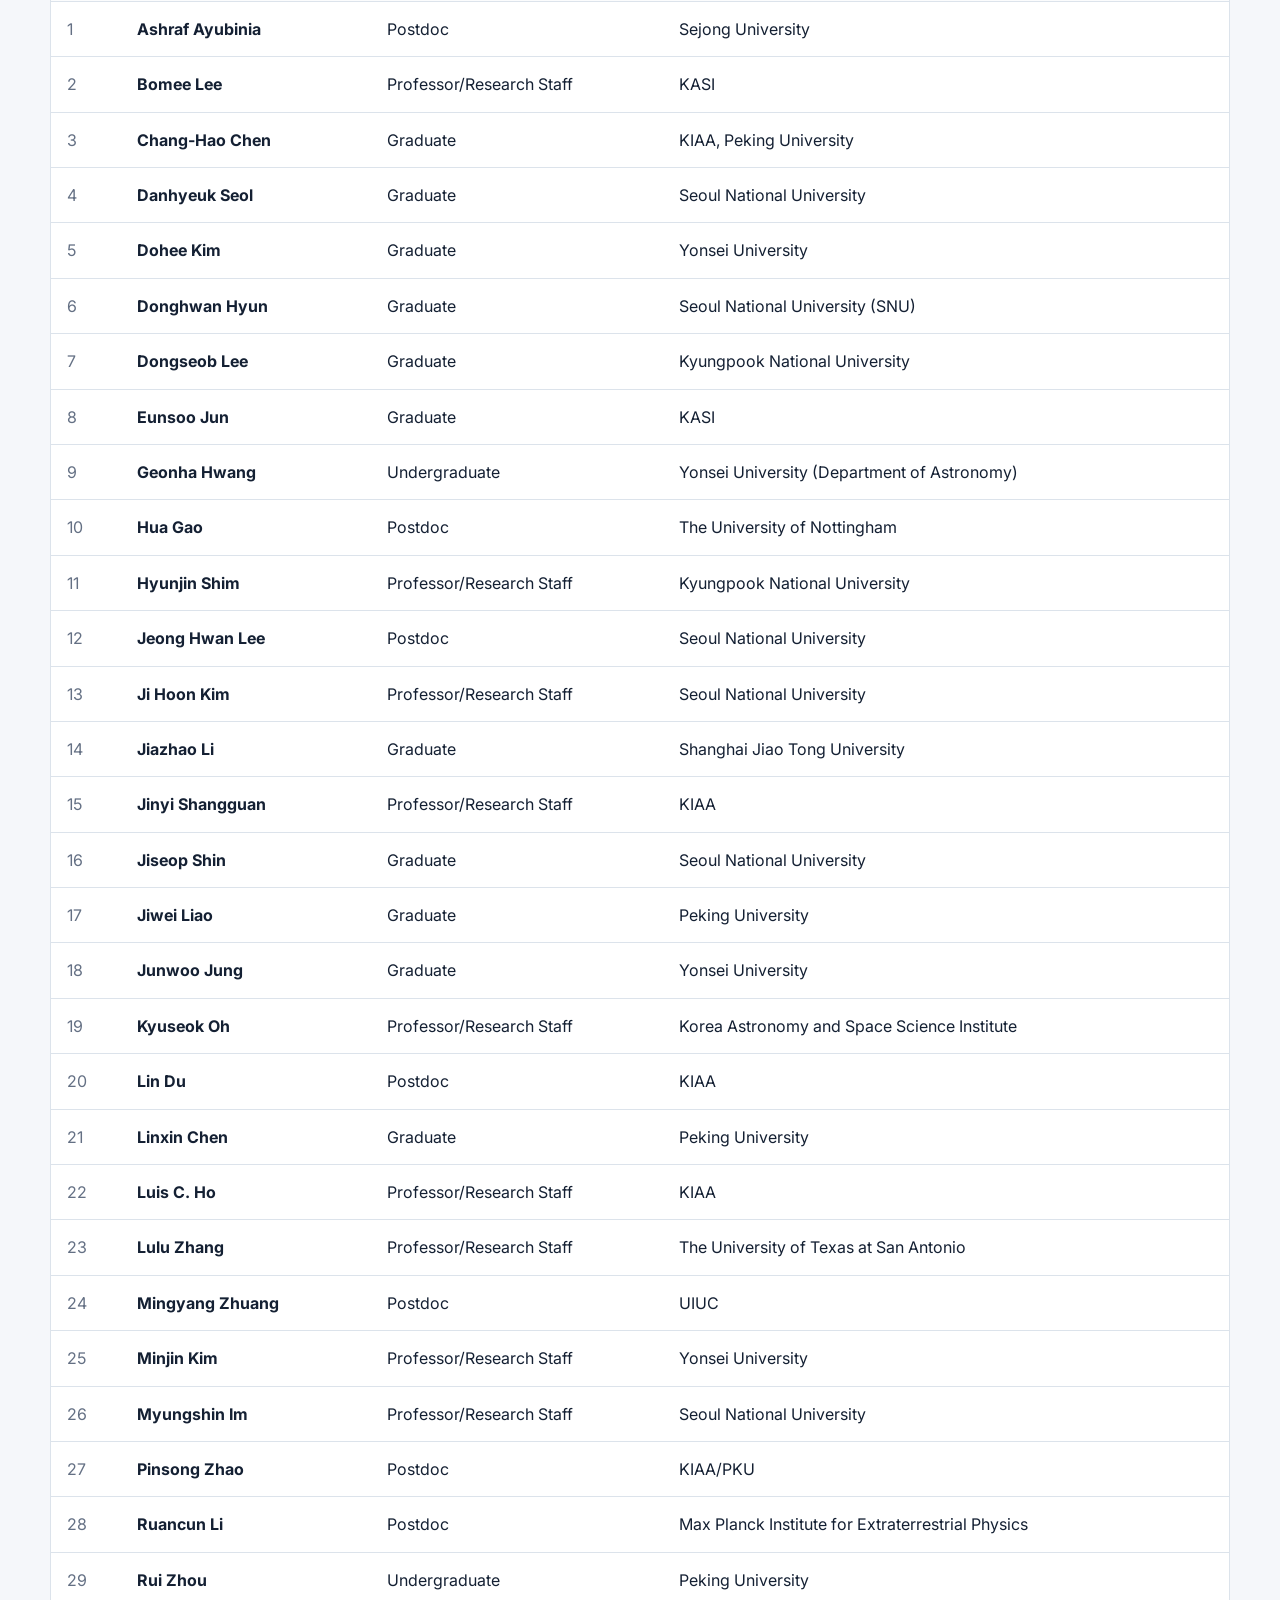
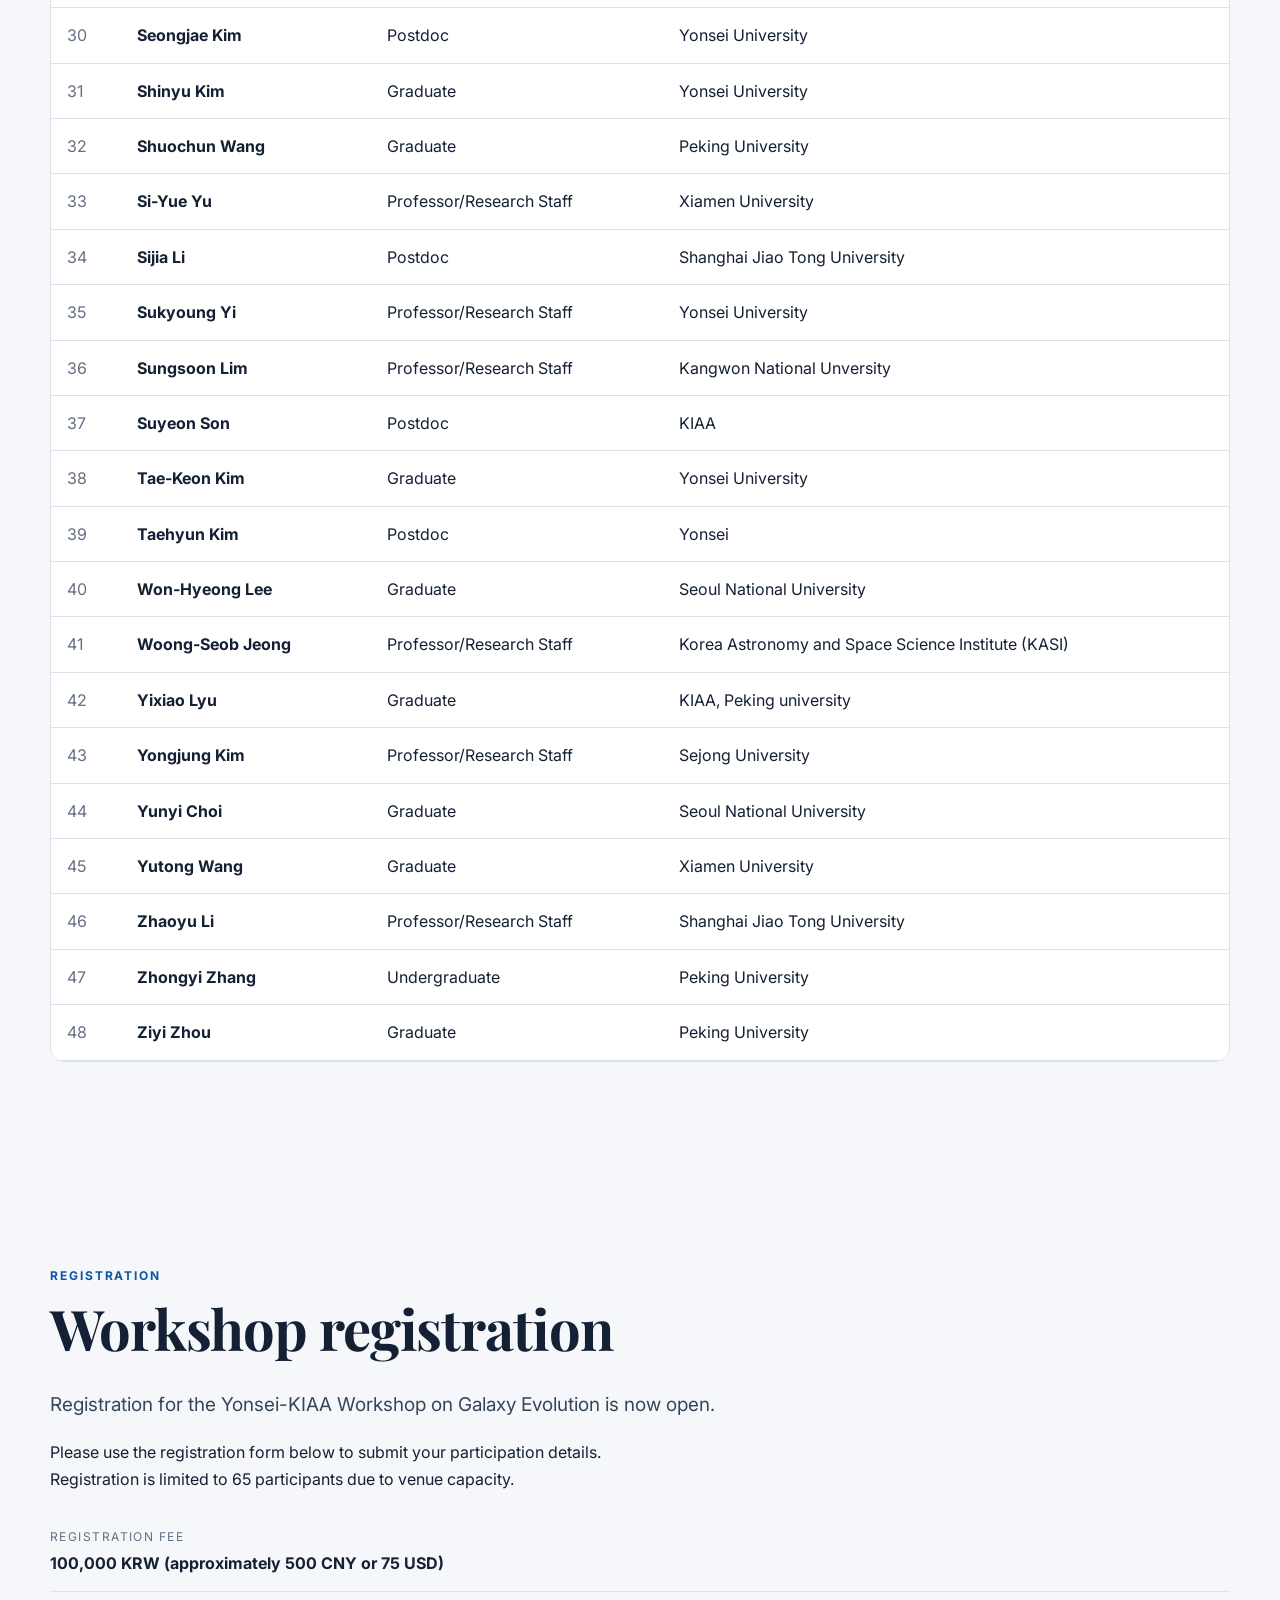
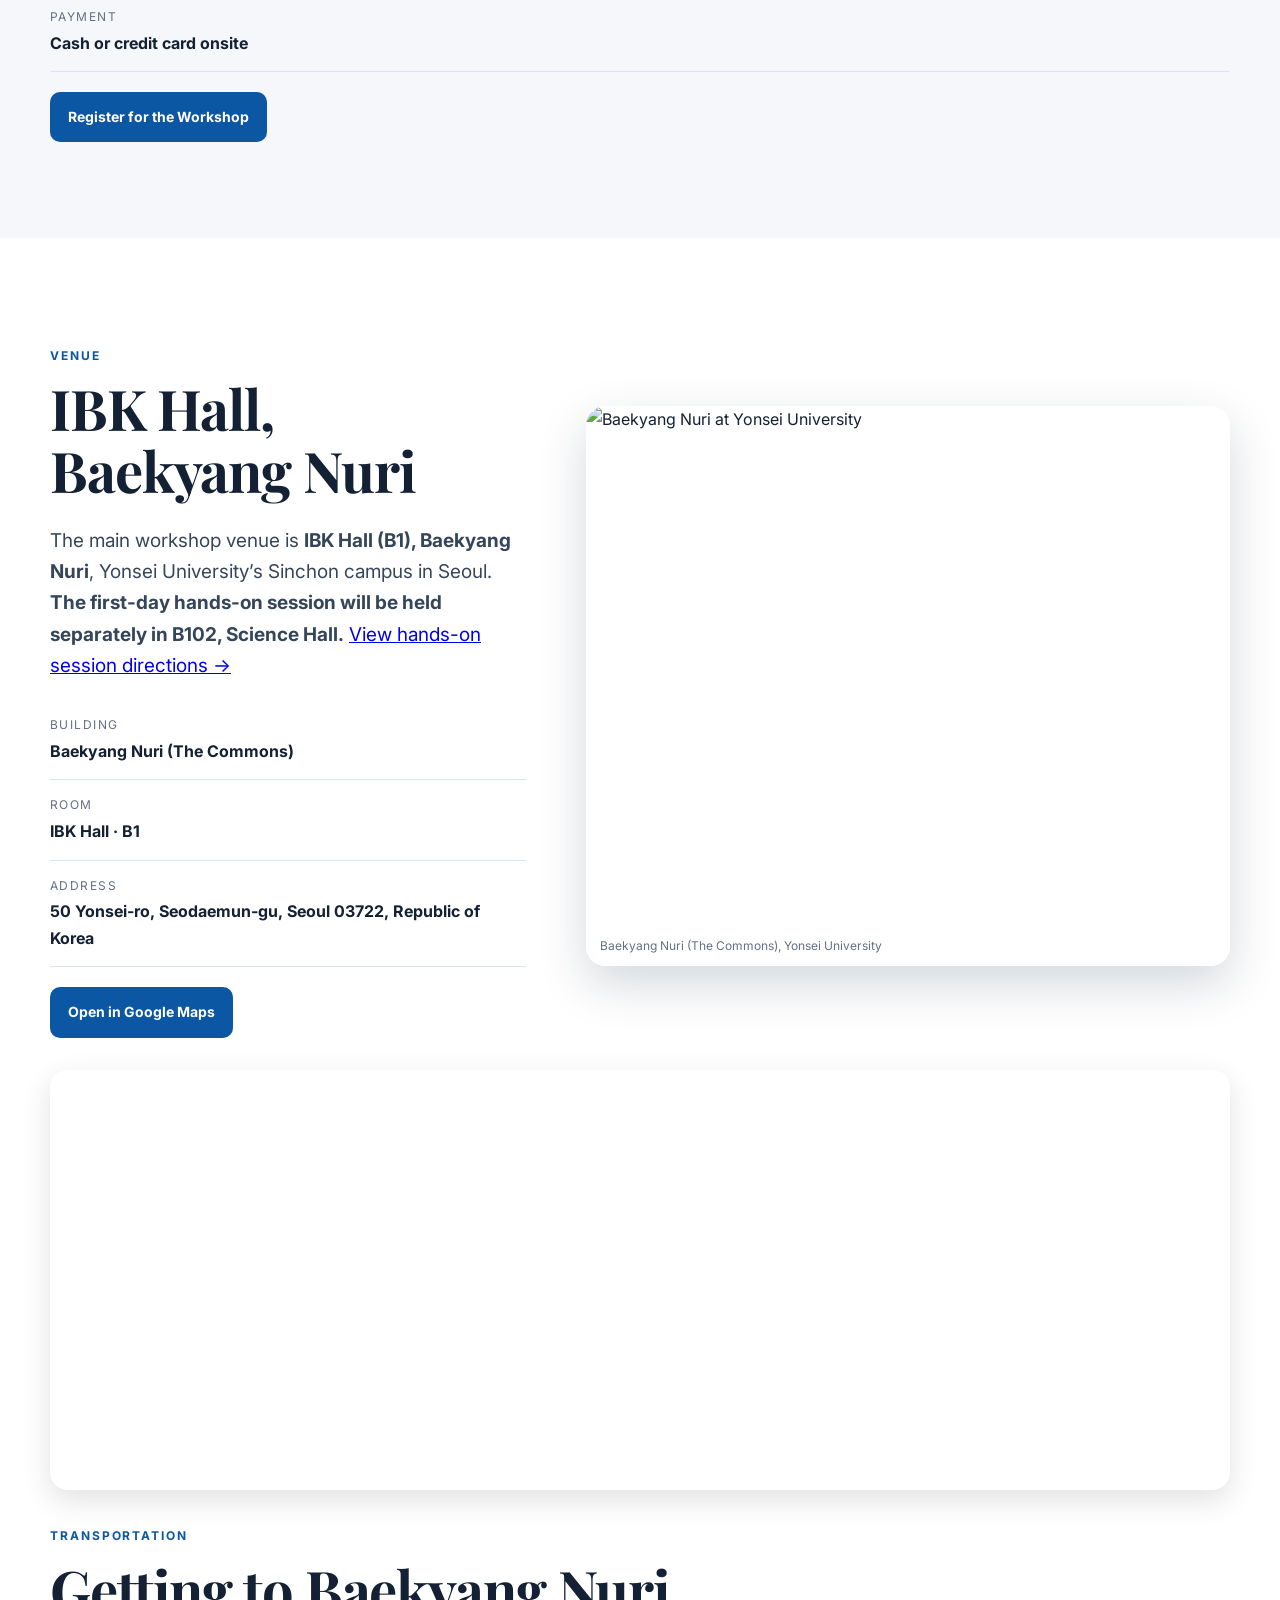
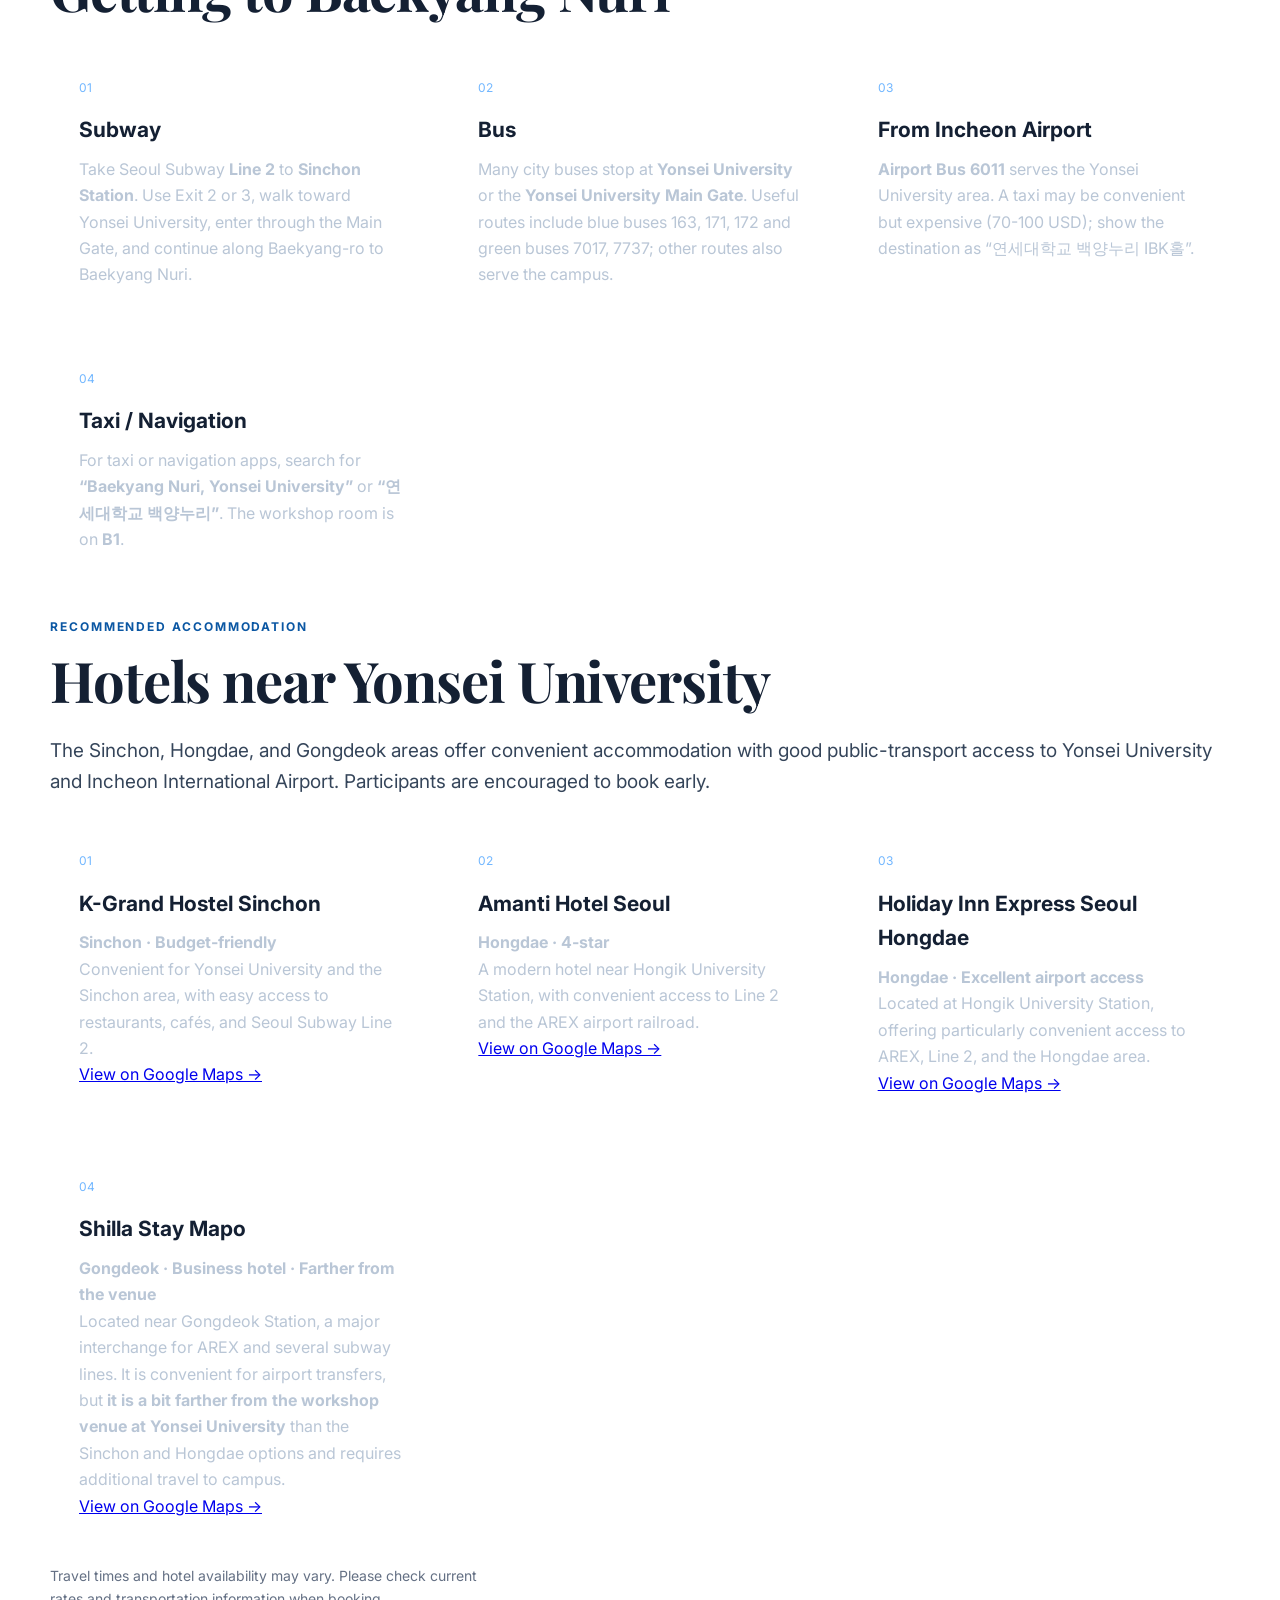
==== commit 55258842: "Add files via upload" ====
--- a/index.html
+++ b/index.html
@@ -273,6 +273,19 @@
     
 
 </section>
+    <section class="section" id="loc">
+      <div class="wrap">
+        <p class="kicker">Local organizing committee (LOC)</p>
+        <div class="soc-grid">
+          <article><h3>Minjin Kim</h3><p><strong>Chair</strong></p><p>Yonsei University</p></article>
+          <article><h3>Tae-Keon Kim</h3><p>Yonsei University</p></article>
+          <article><h3>Dohee Kim</h3><p>Yonsei University</p></article>
+          <article><h3>Shinyu Kim</h3><p>Yonsei University</p></article>
+          <article><h3>Junwoo Jung</h3><p>Yonsei University</p></article>
+          <article><h3>Geonha Hwang</h3><p>Yonsei University</p></article>
+        </div>
+      </div>
+    </section>
   </main>
 
   <footer>
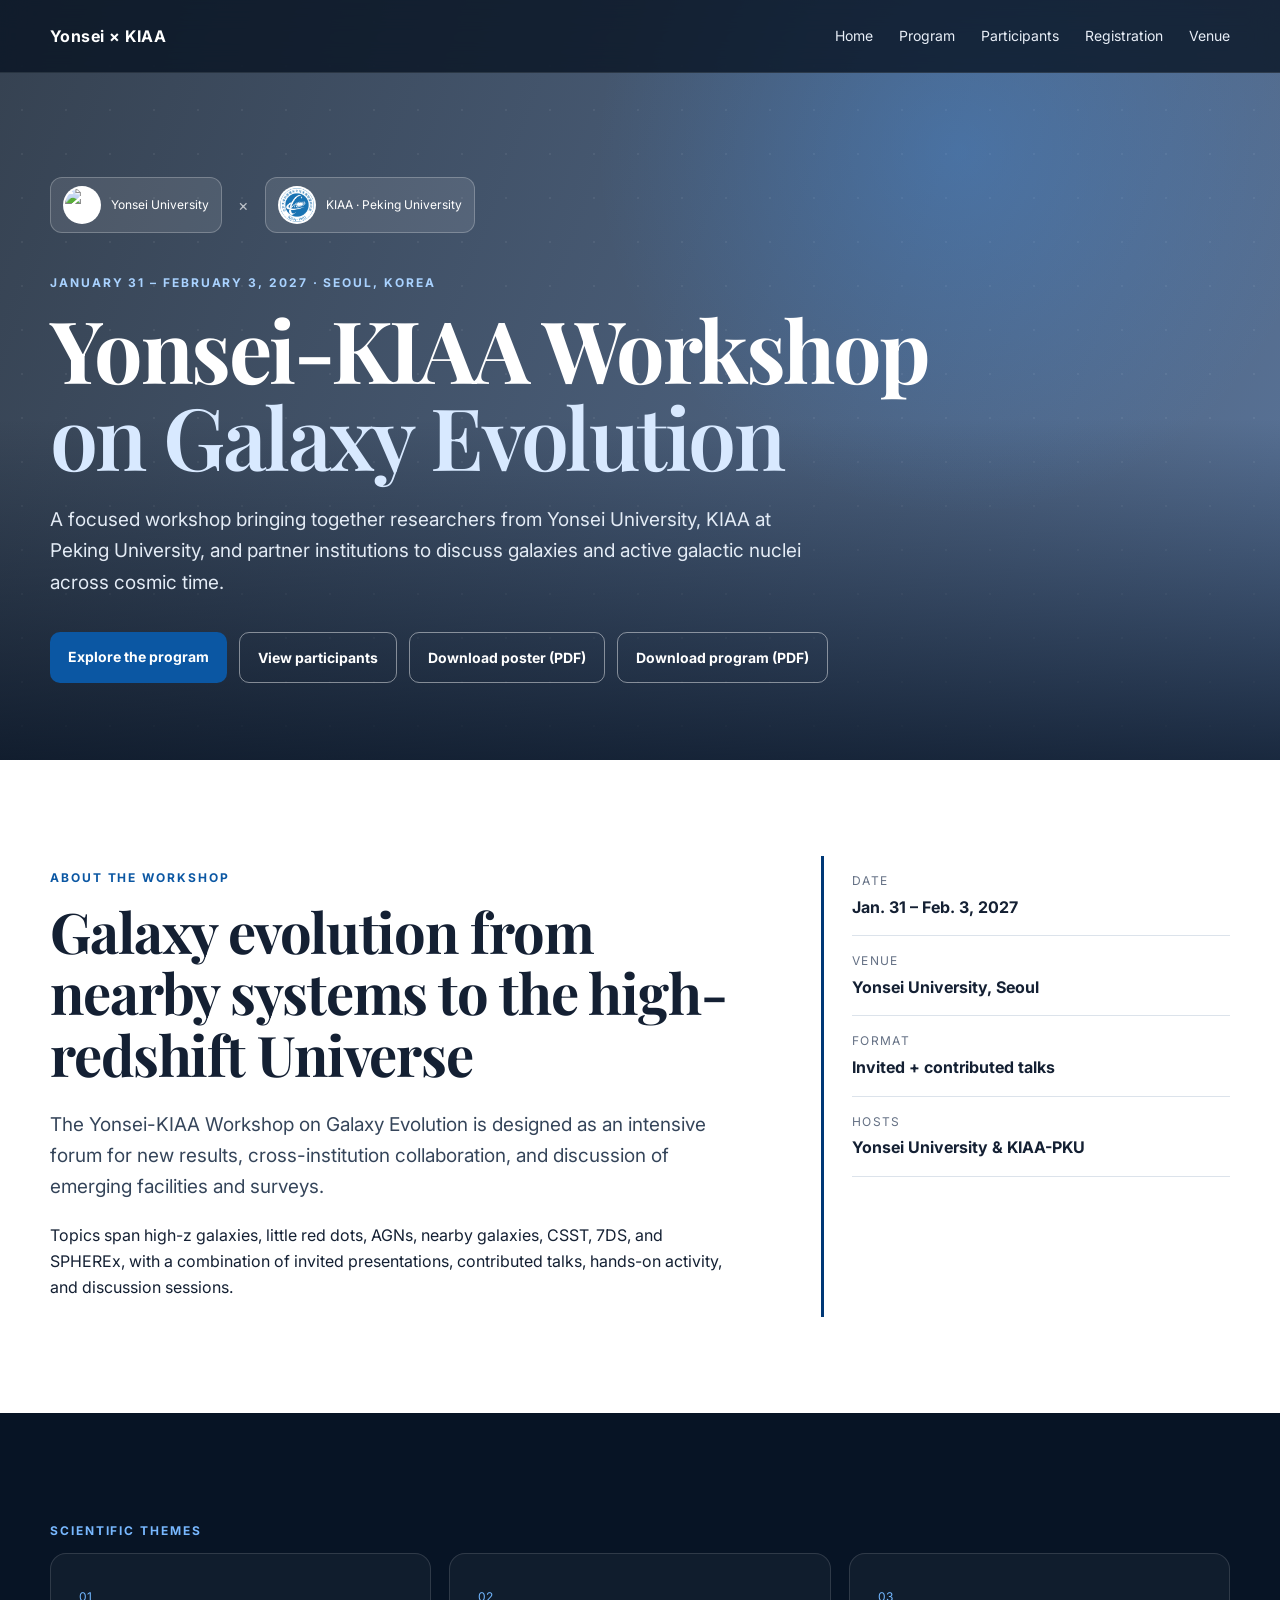
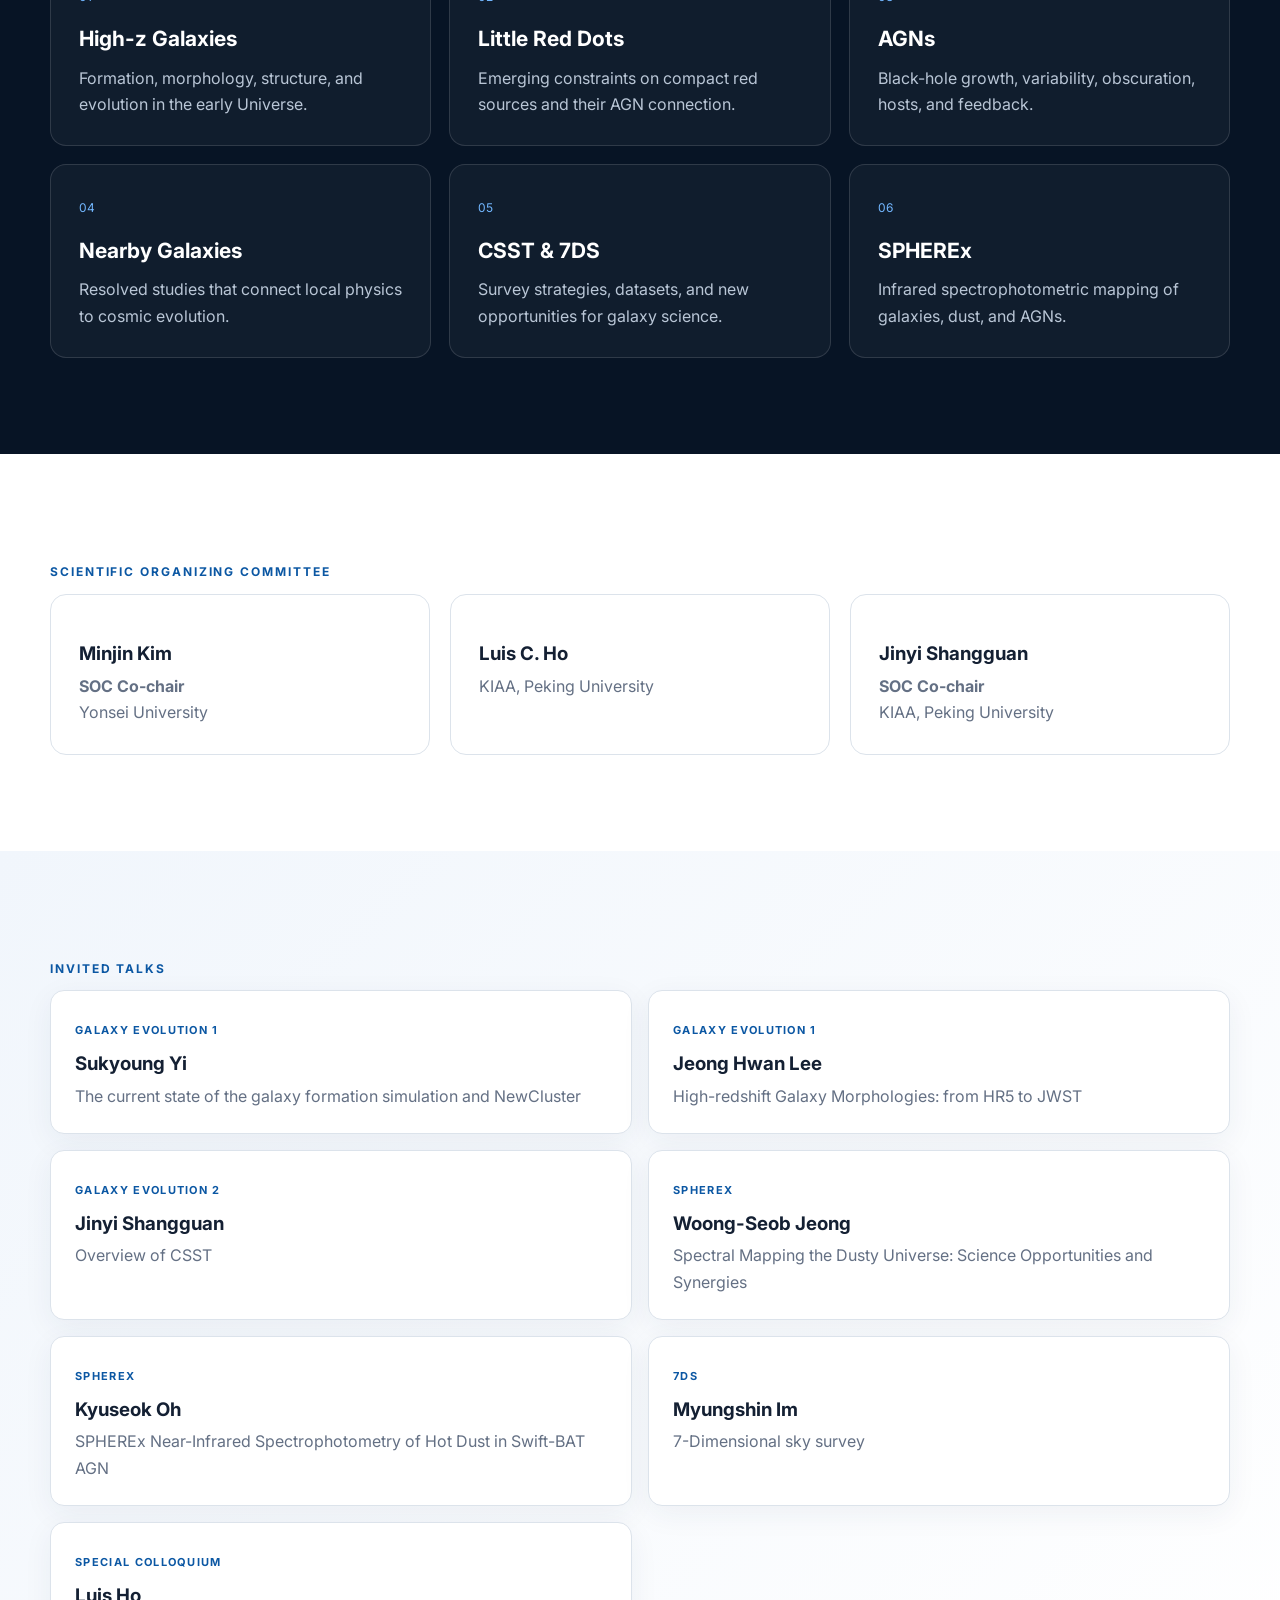
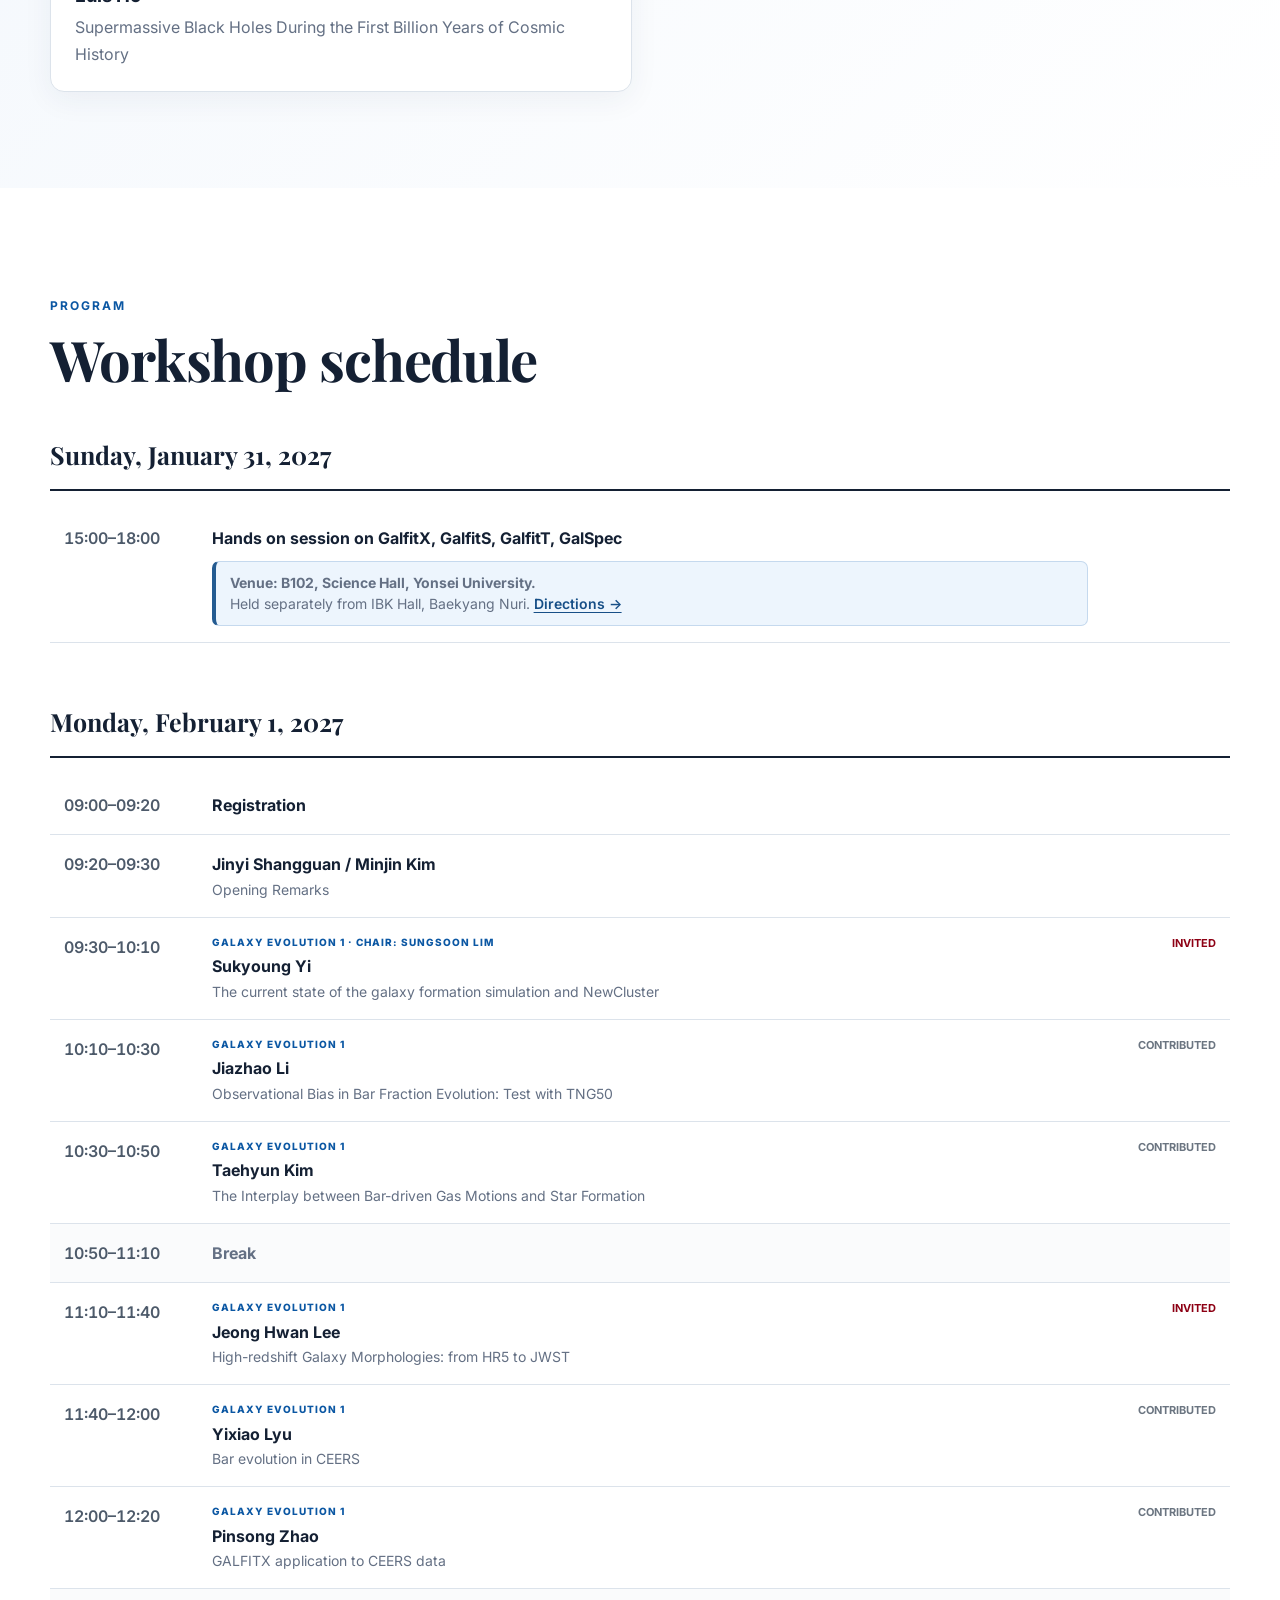
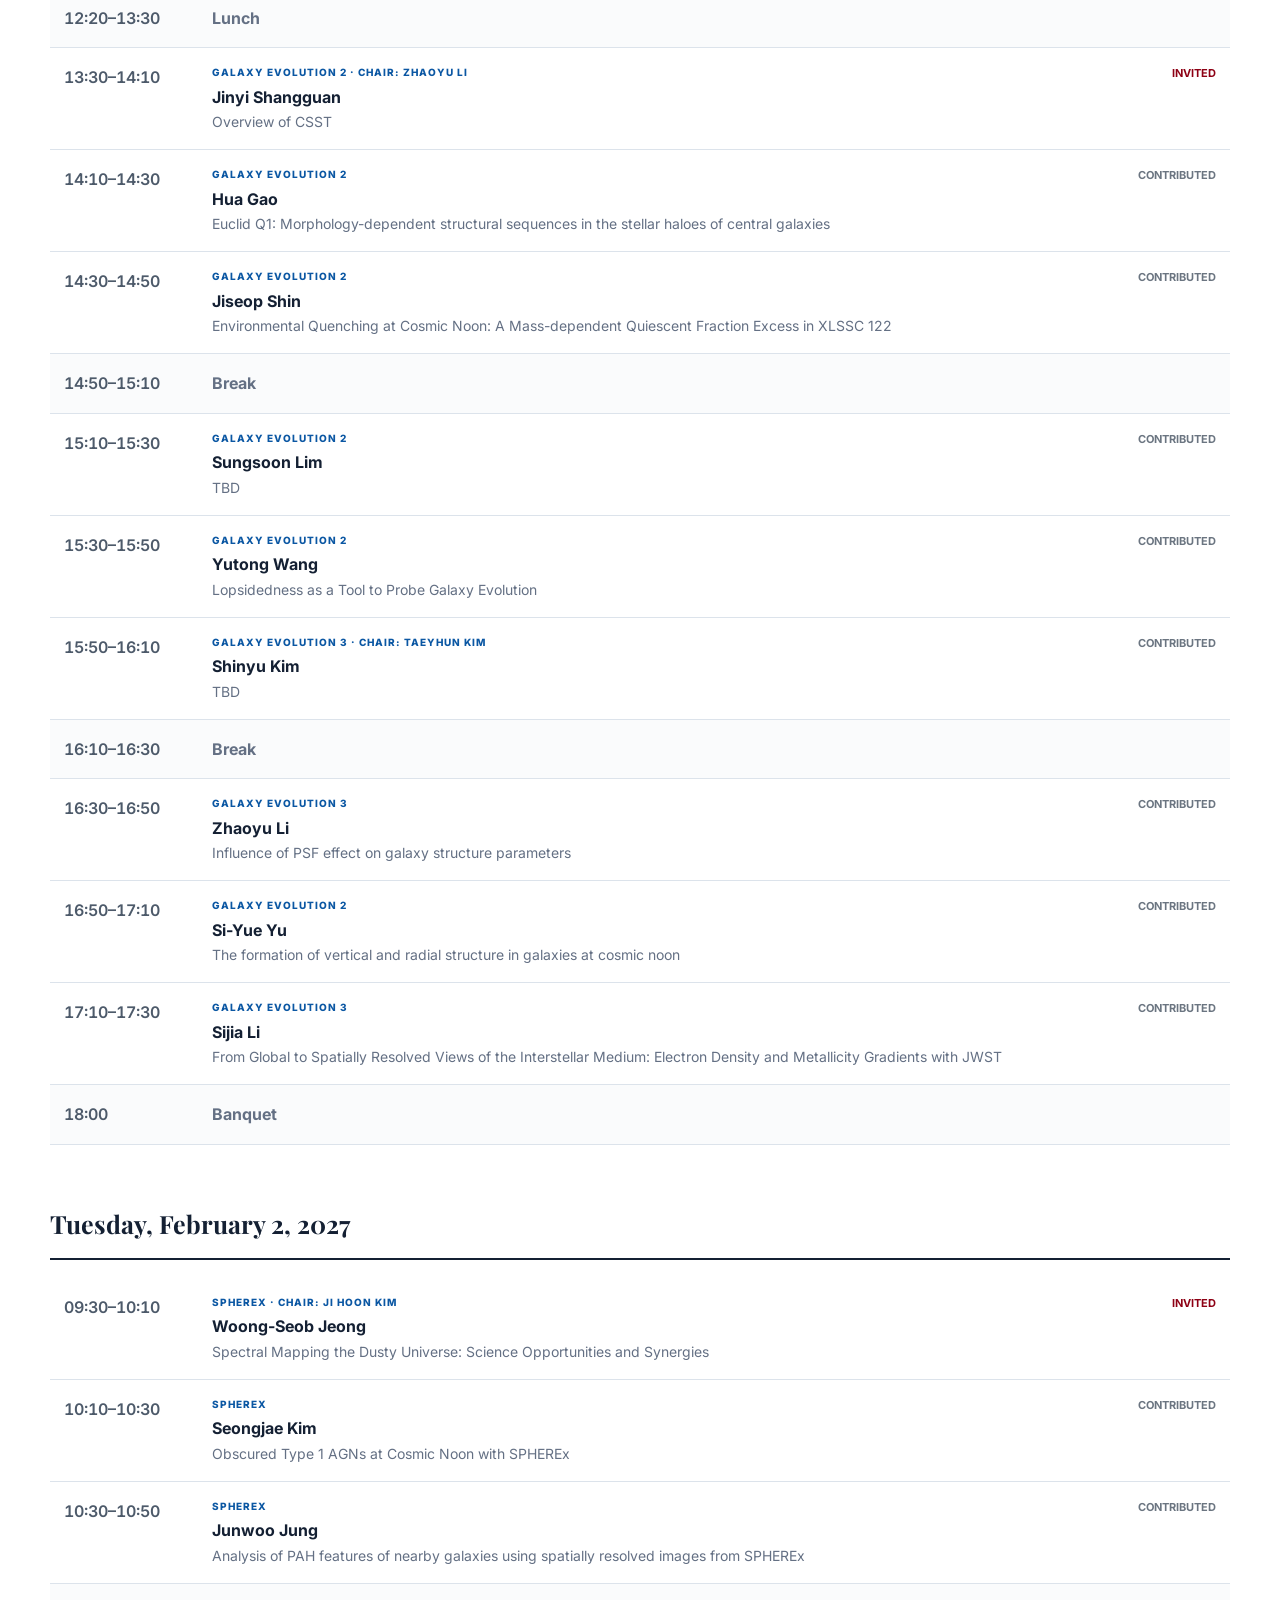
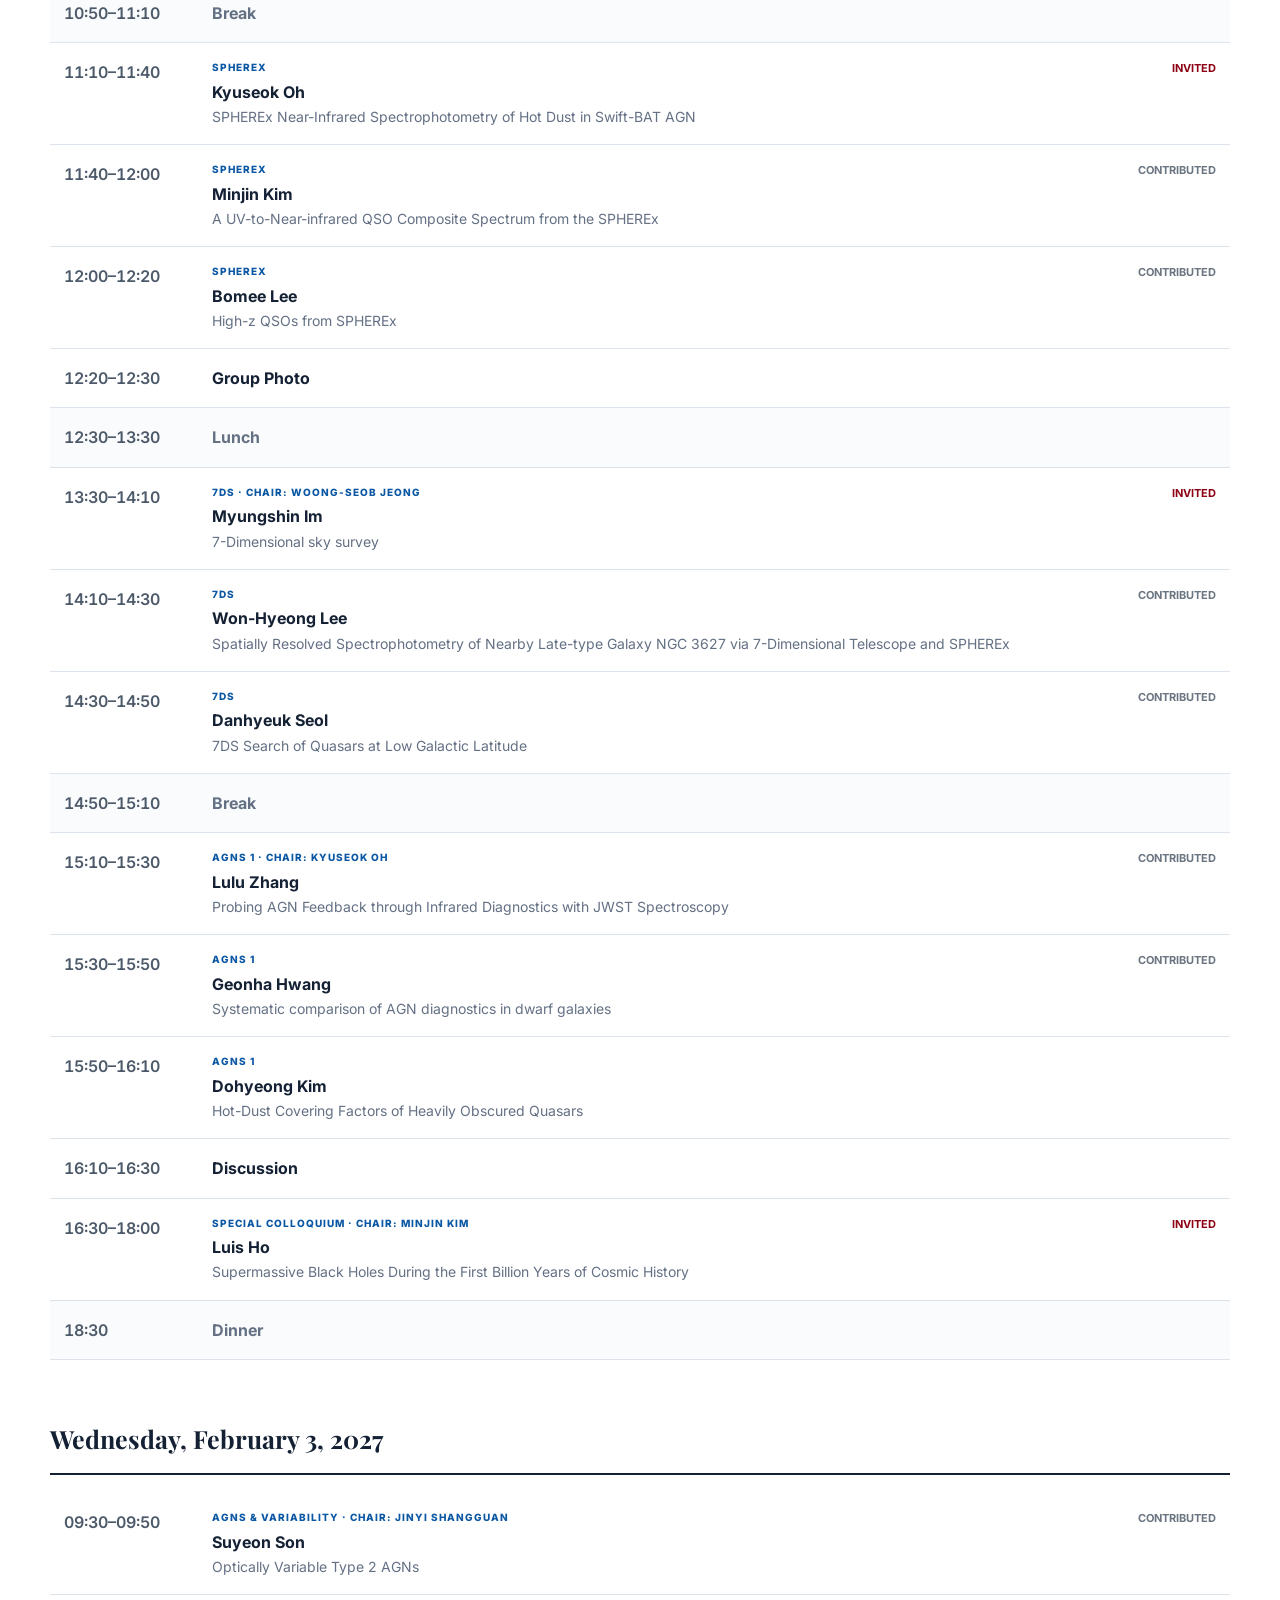
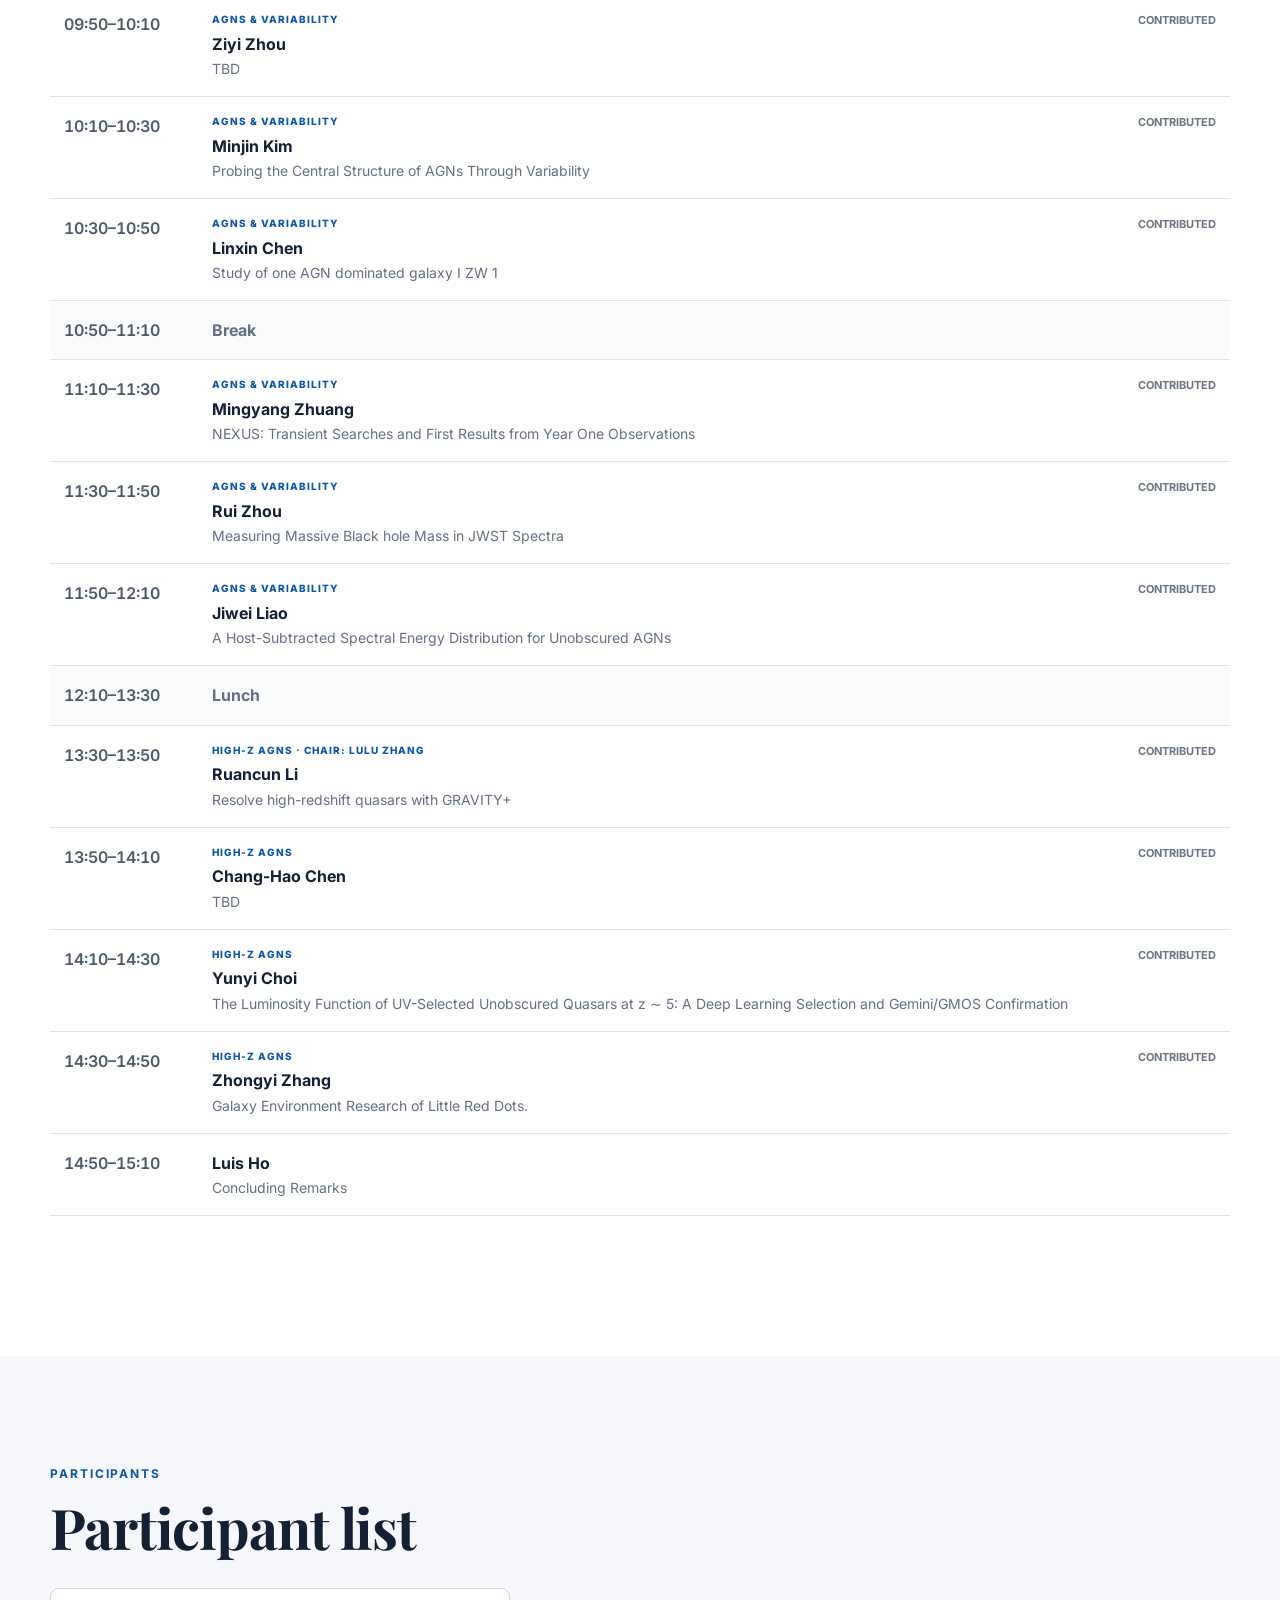
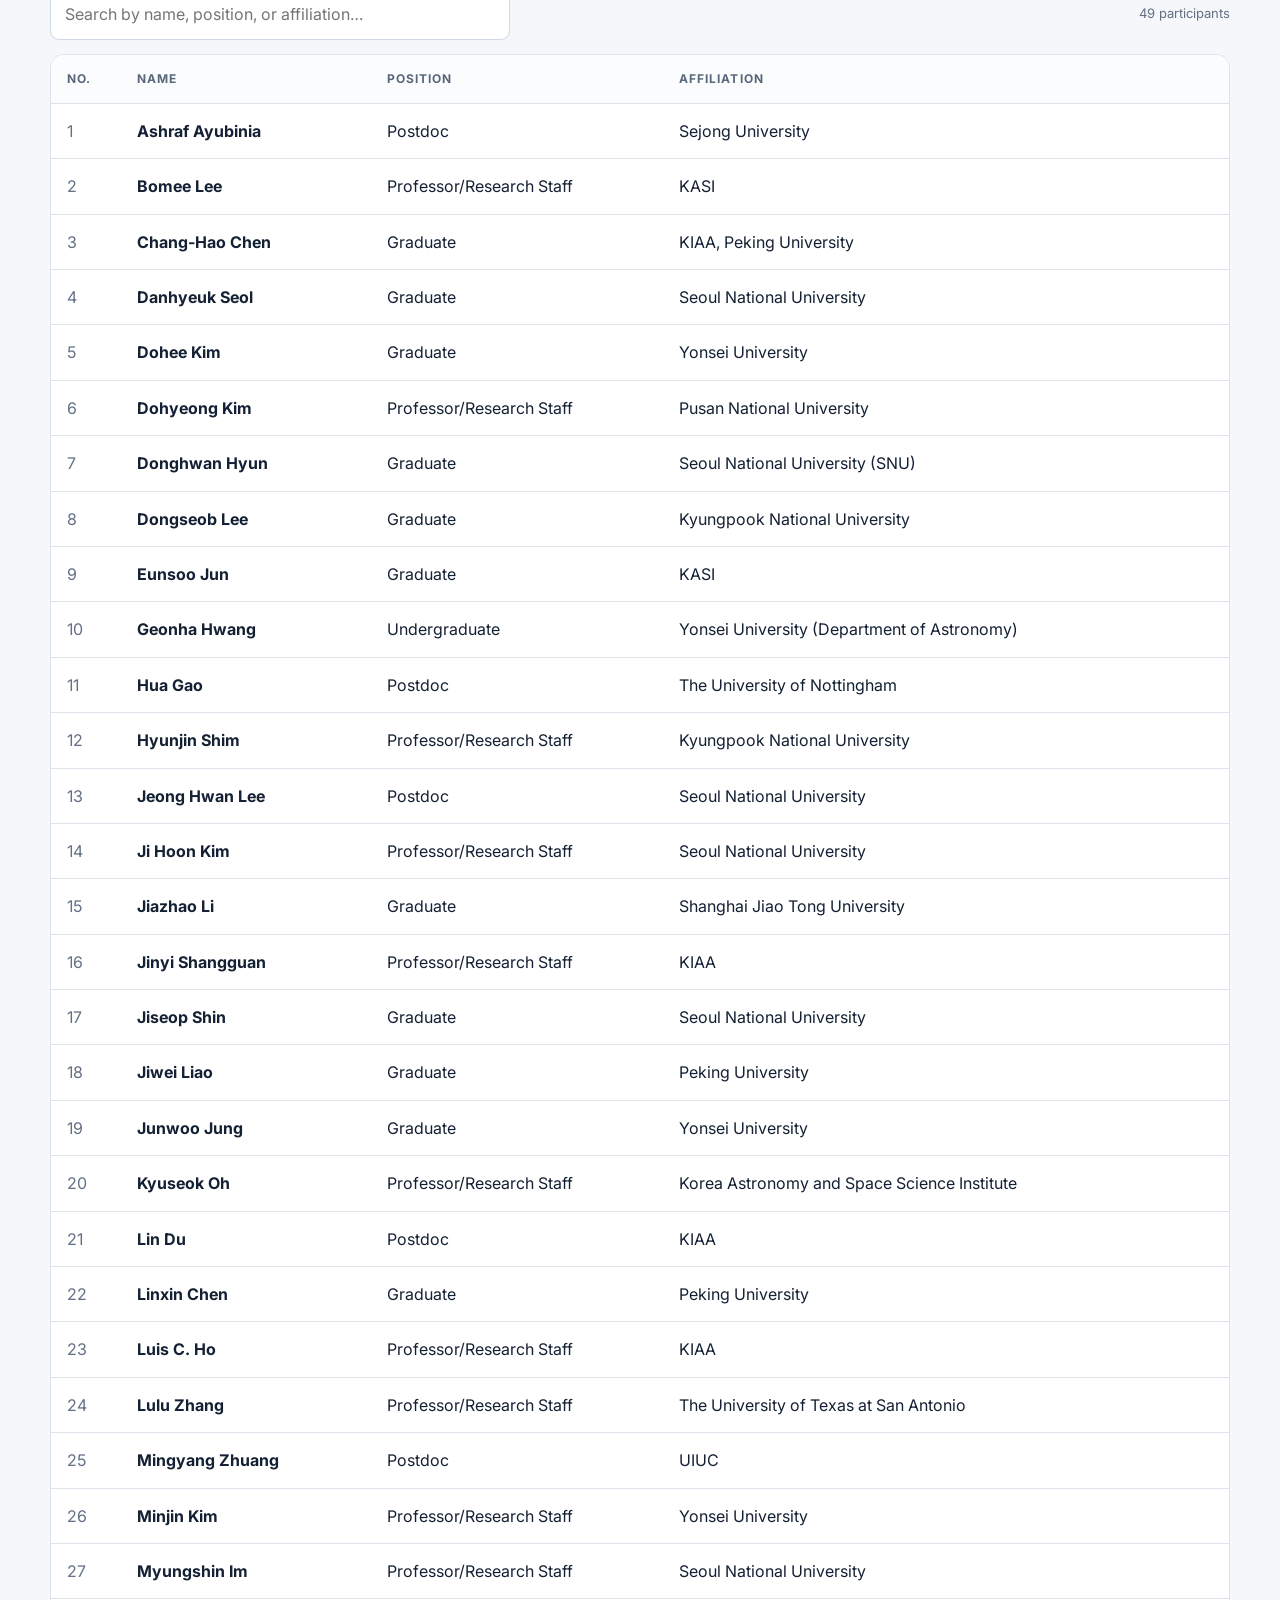
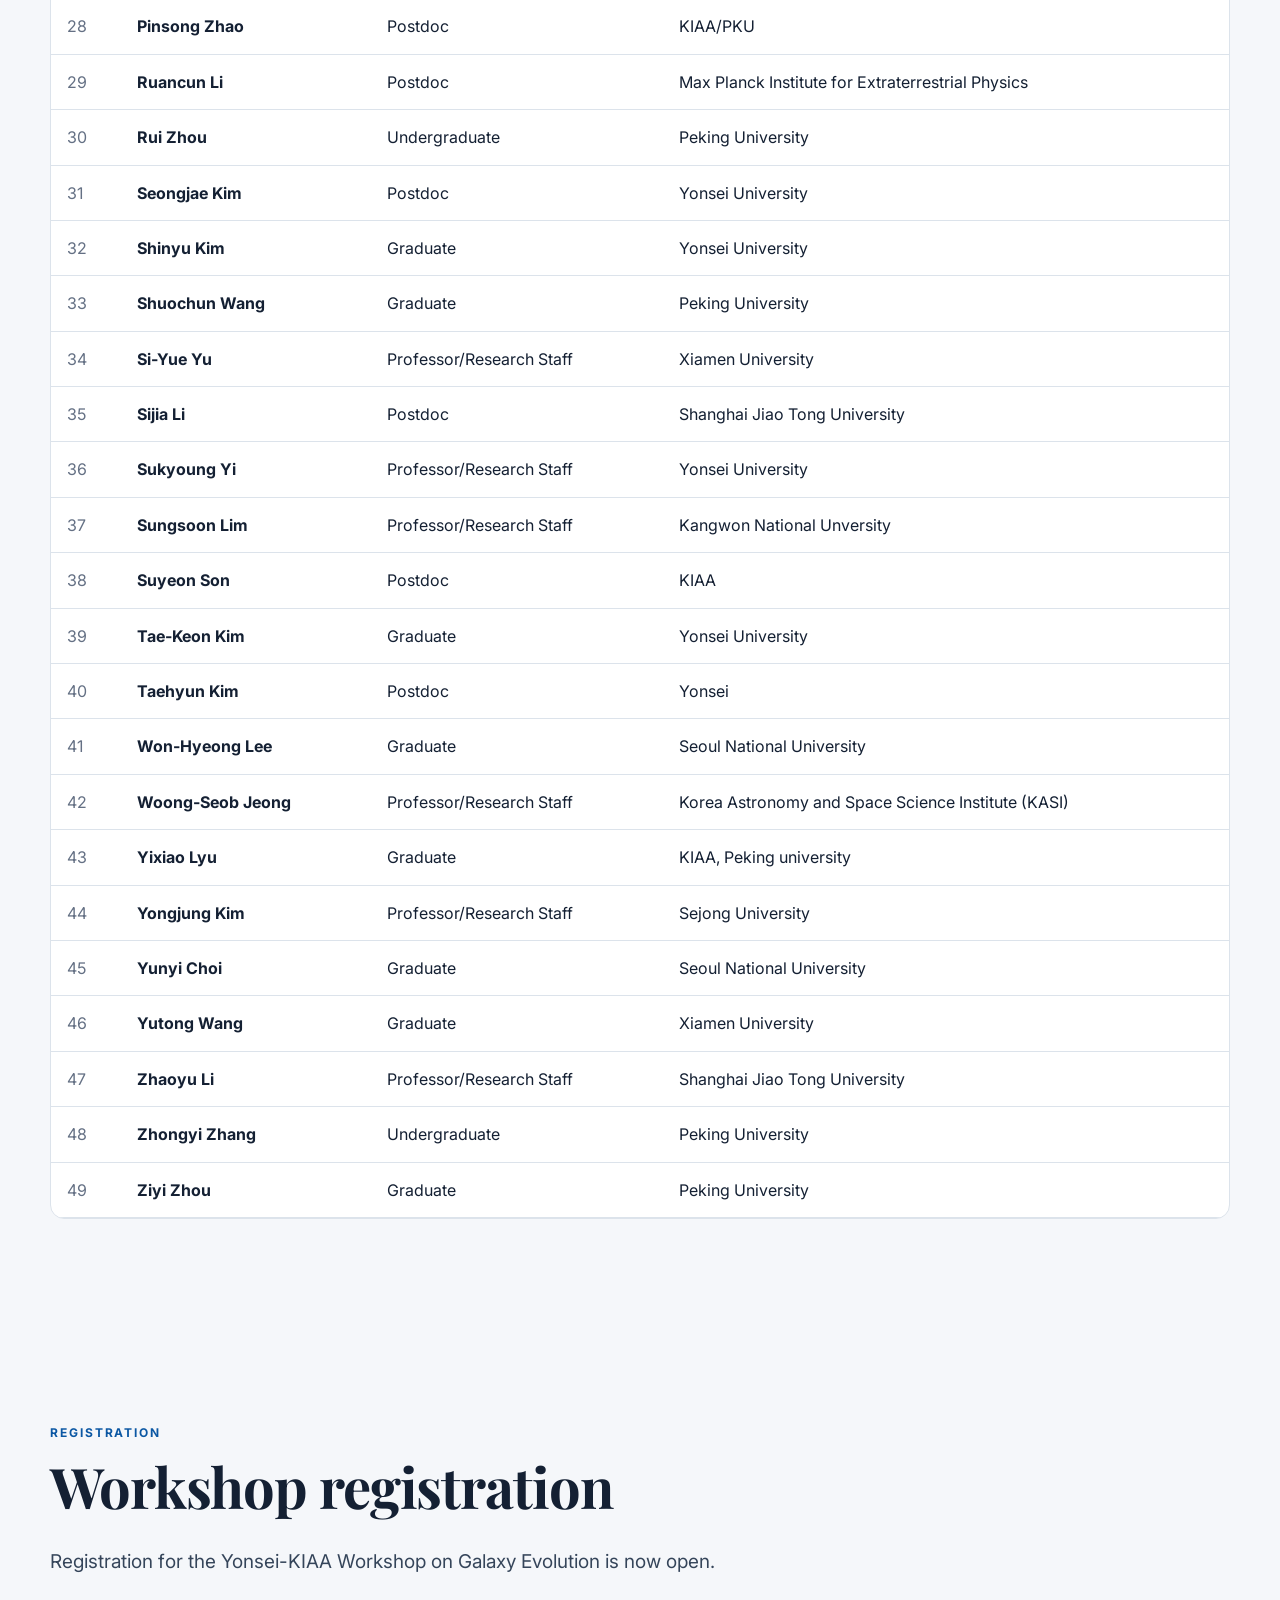
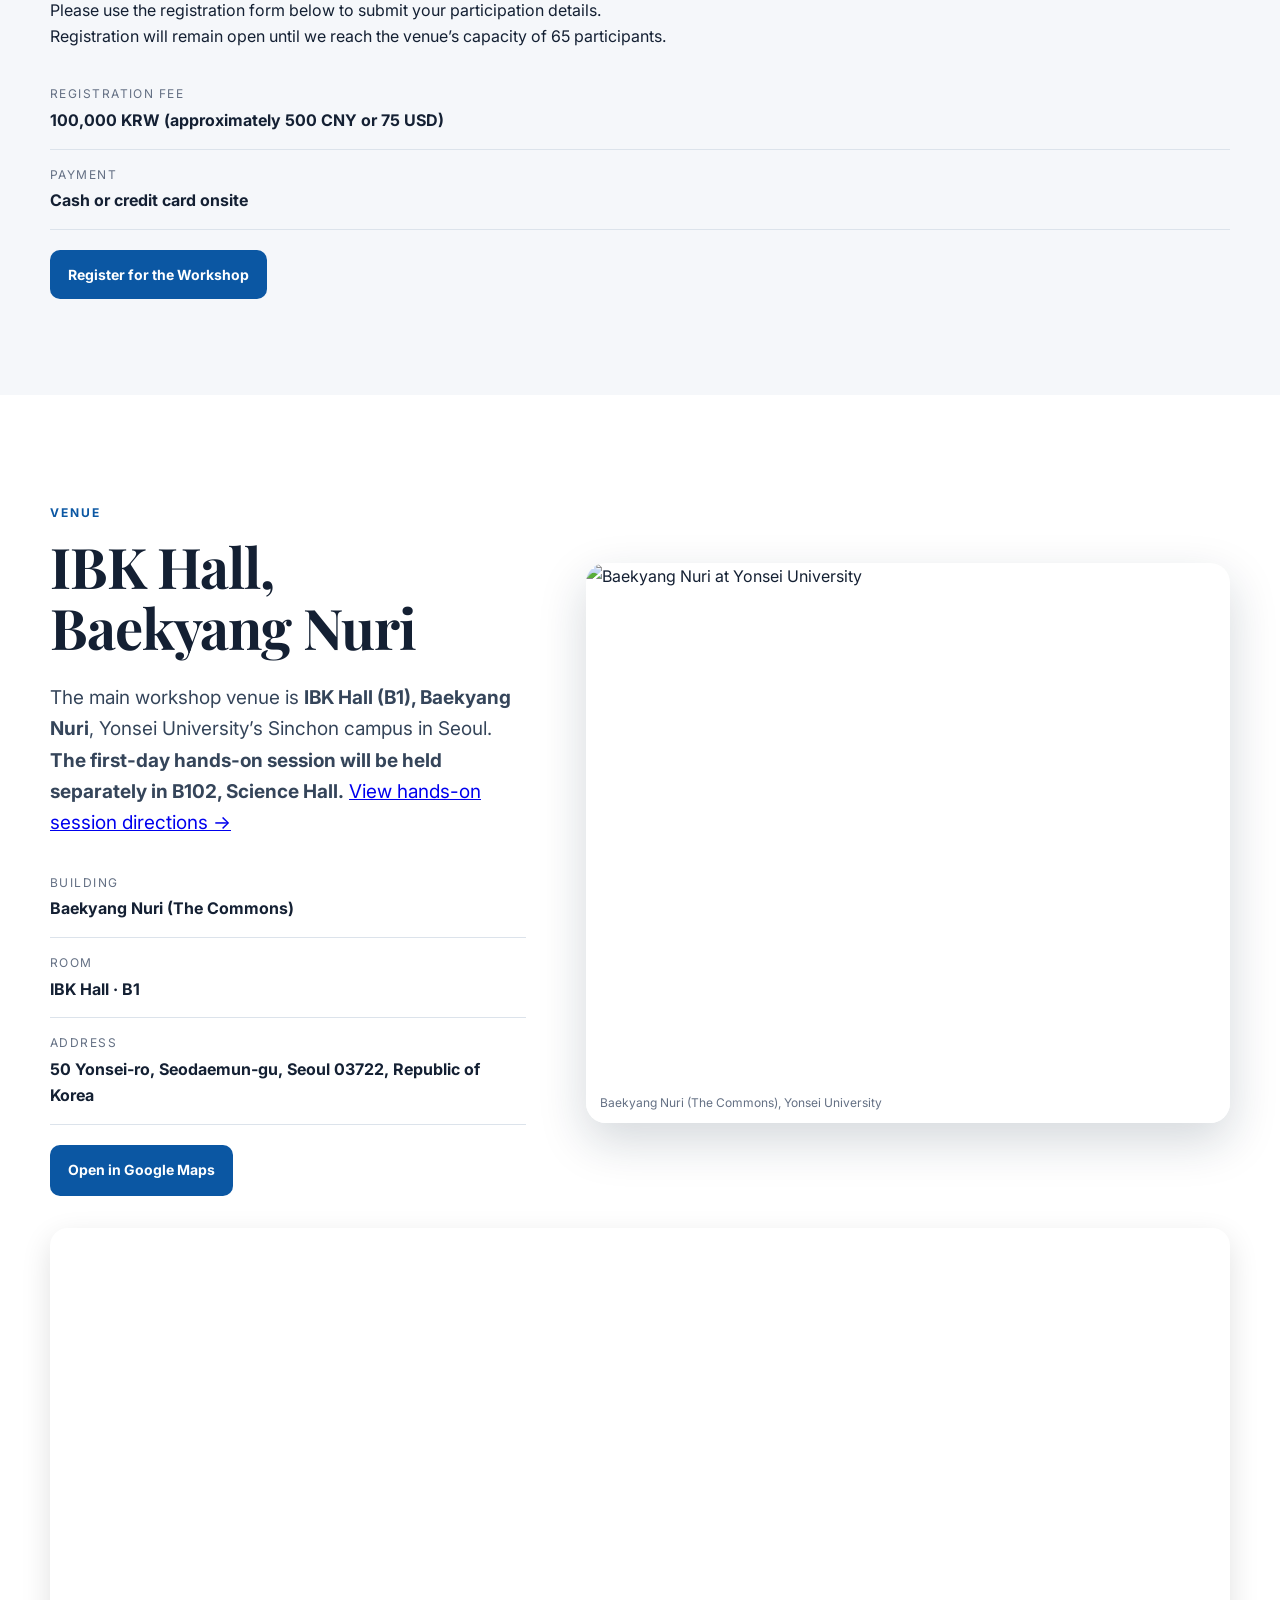
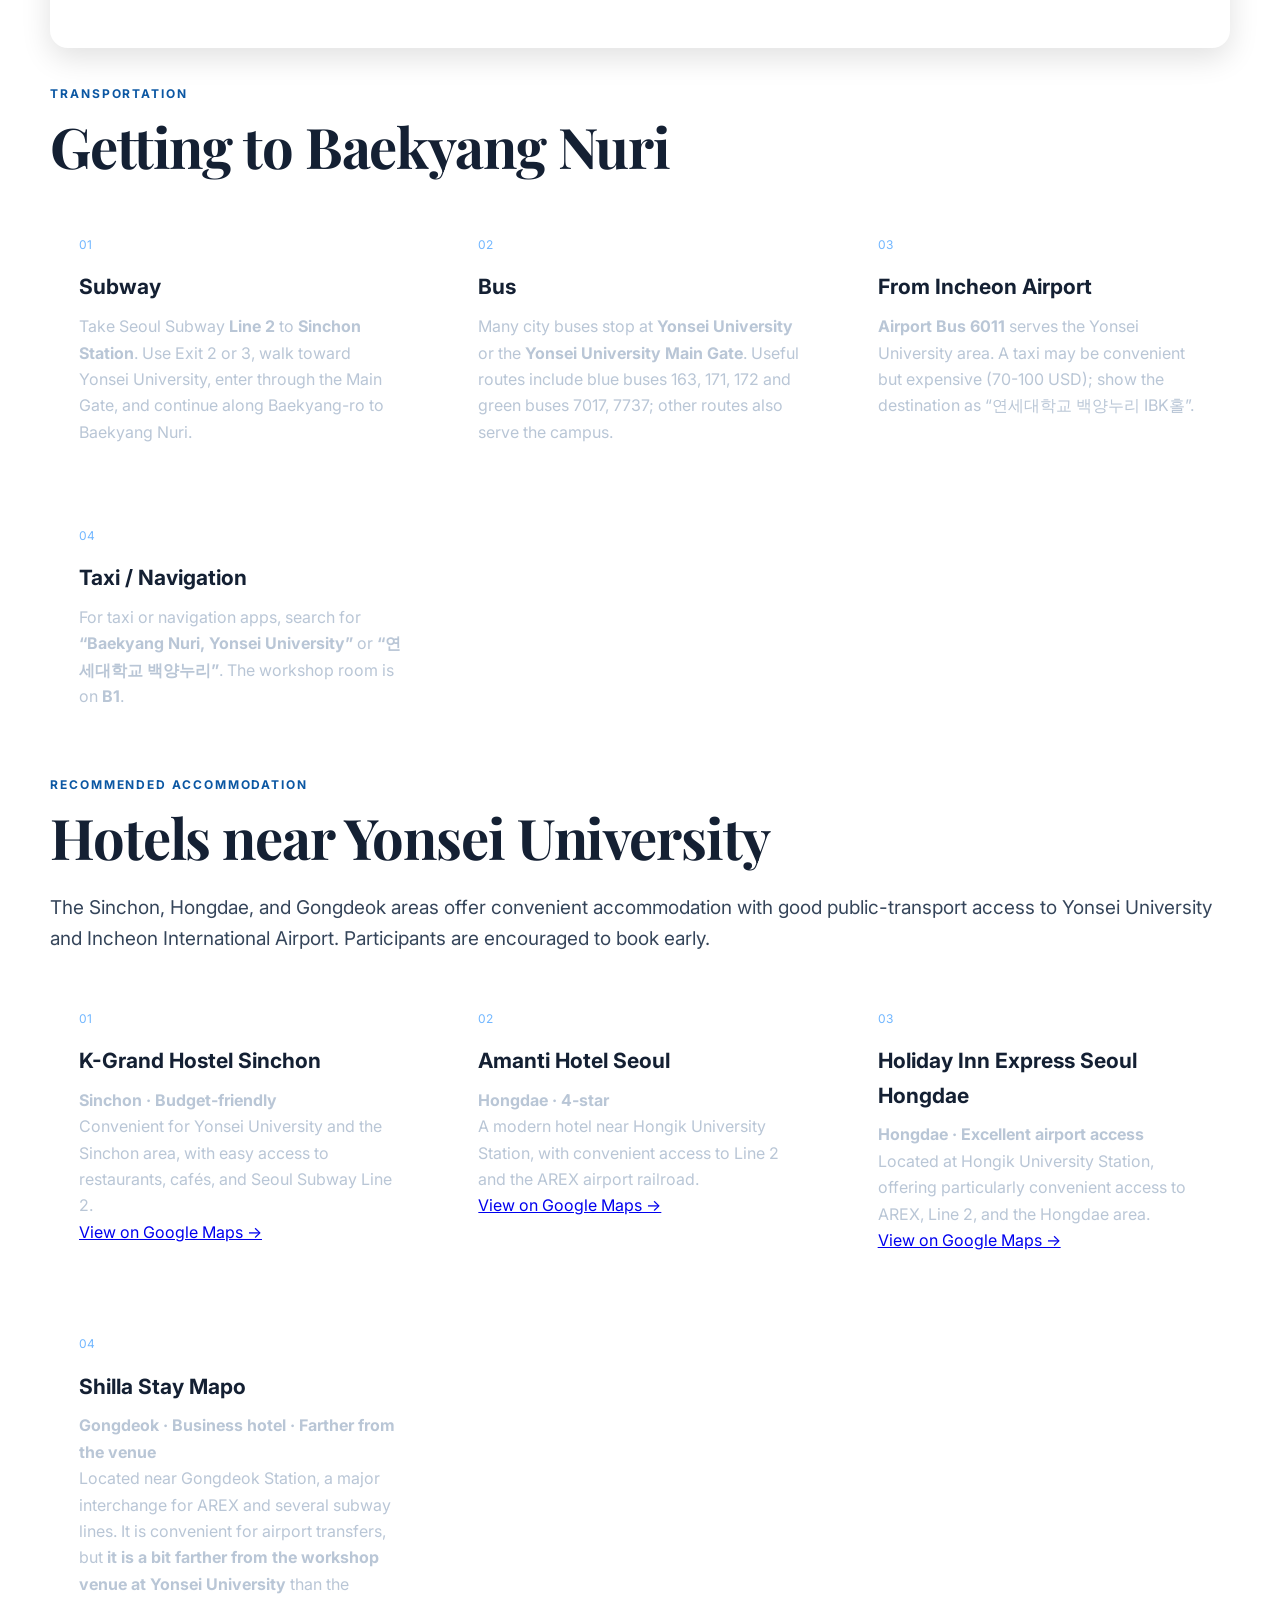
==== commit f99bf656: "Update index.html" ====
--- a/index.html
+++ b/index.html
@@ -141,7 +141,7 @@
         </div>
         <p class="lead">Registration for the Yonsei-KIAA Workshop on Galaxy Evolution is now open.</p>
         <p>Please use the registration form below to submit your participation details.<br> 
-         Registration is limited to 65 participants due to venue capacity.</p>
+         Registration will remain open until we reach the venue’s capacity of 65 participants. </p>
         <div class="venue-facts" style="margin-top:1.25rem">
           <div><span>Registration fee</span><strong>100,000 KRW (approximately 500 CNY or 75 USD)</strong></div>
           <div><span>Payment</span><strong>Cash or credit card onsite</strong></div>
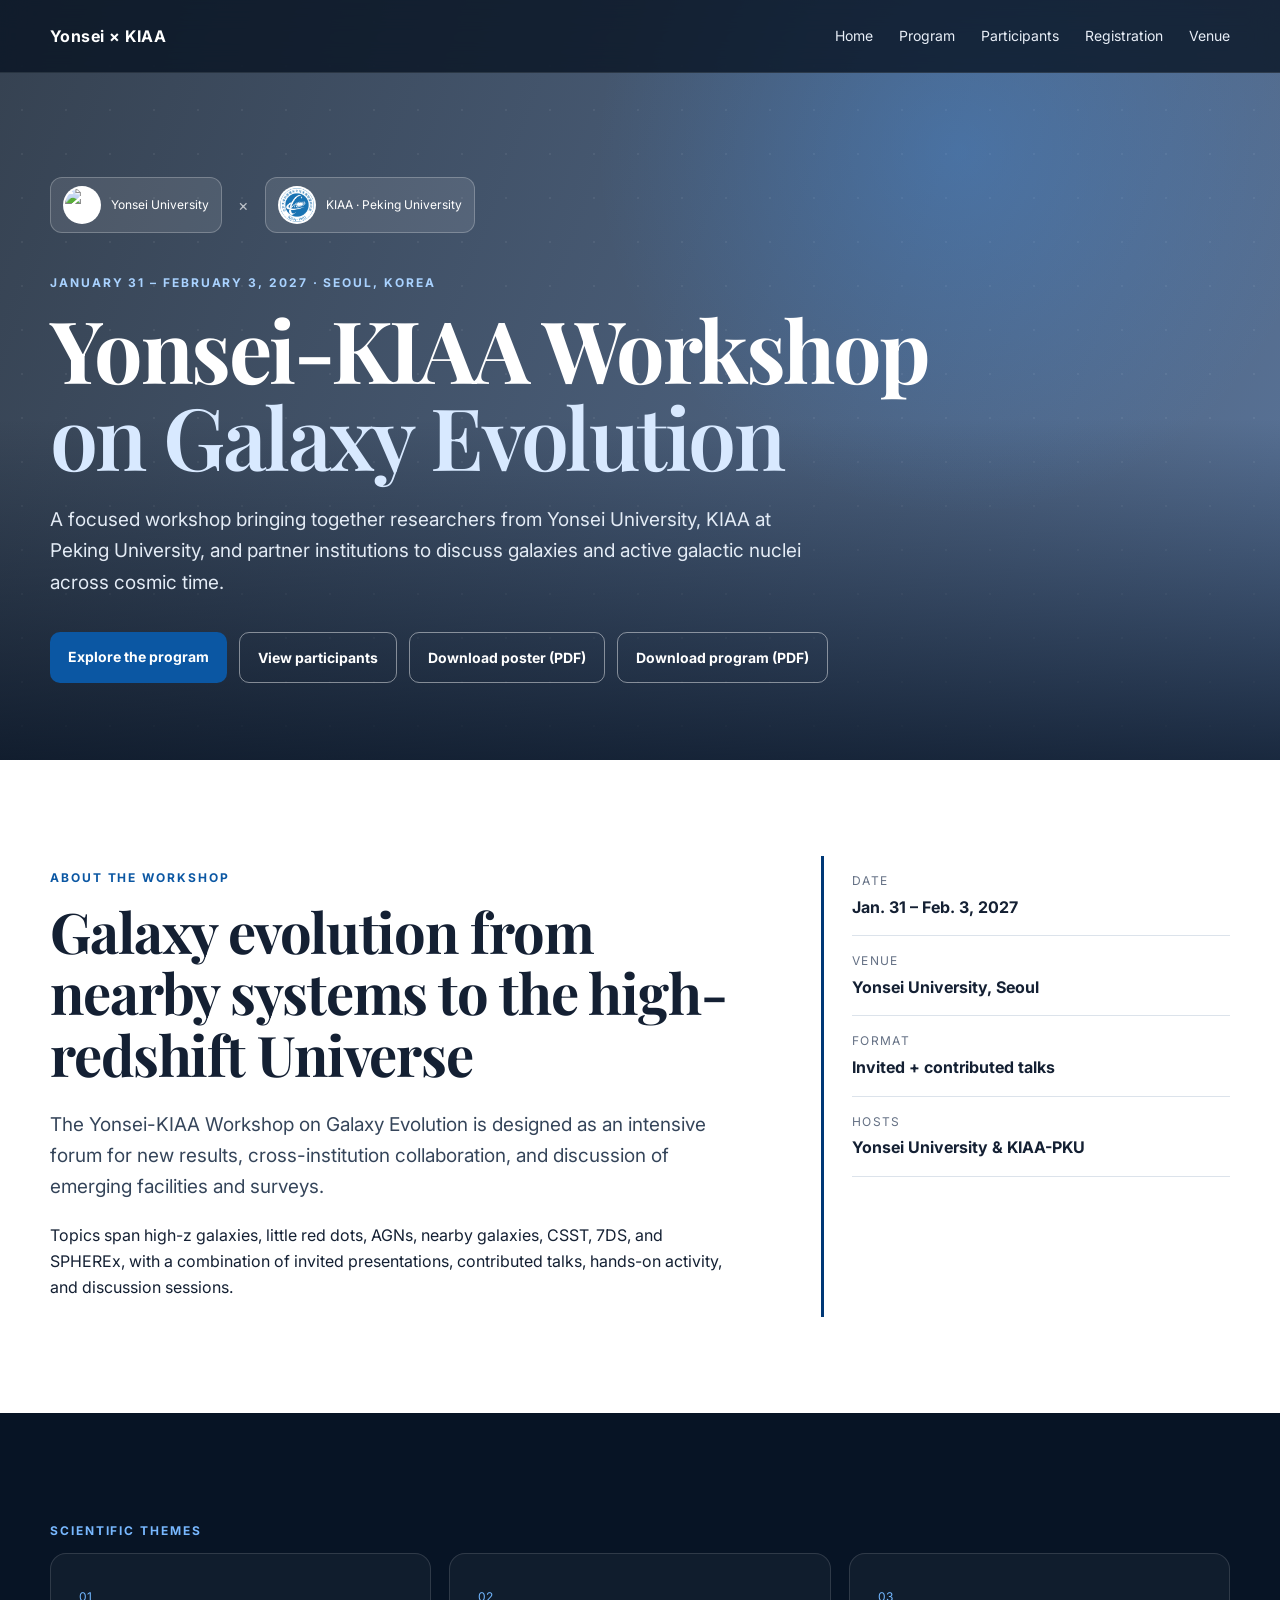
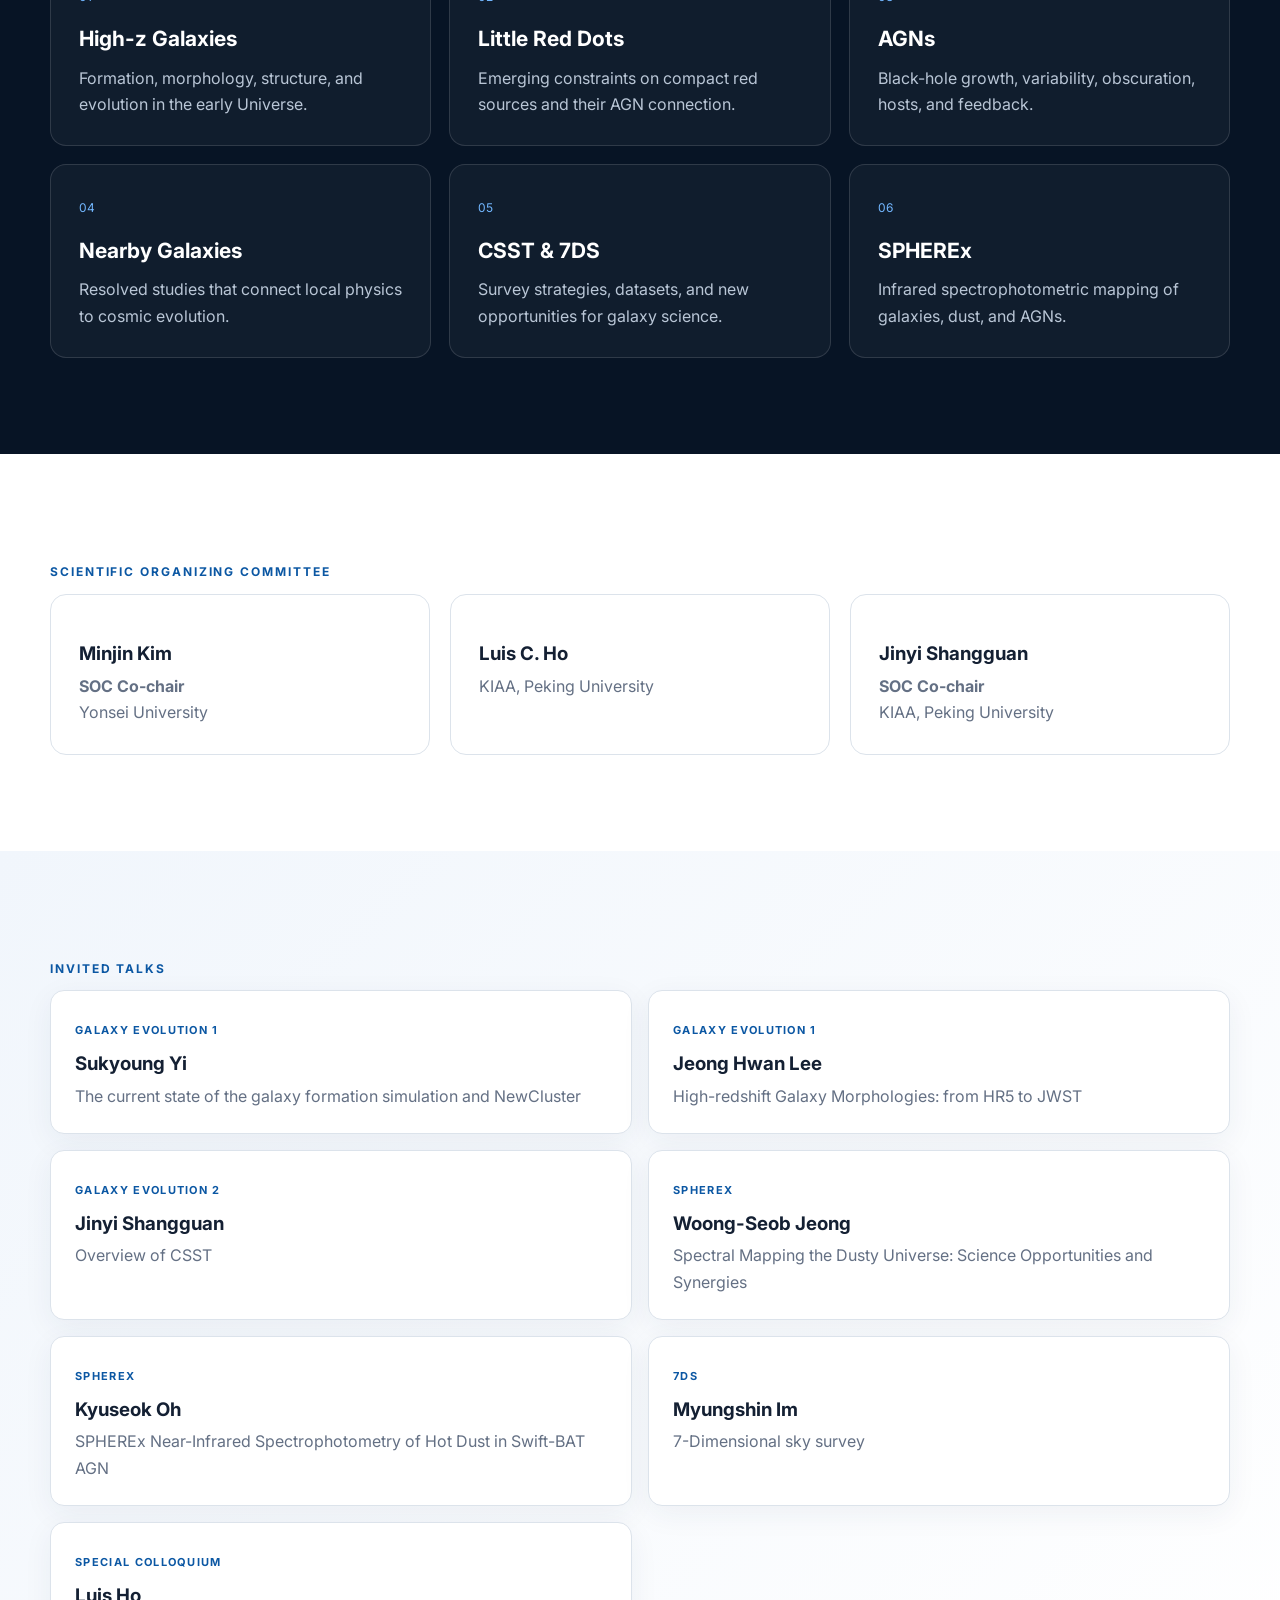
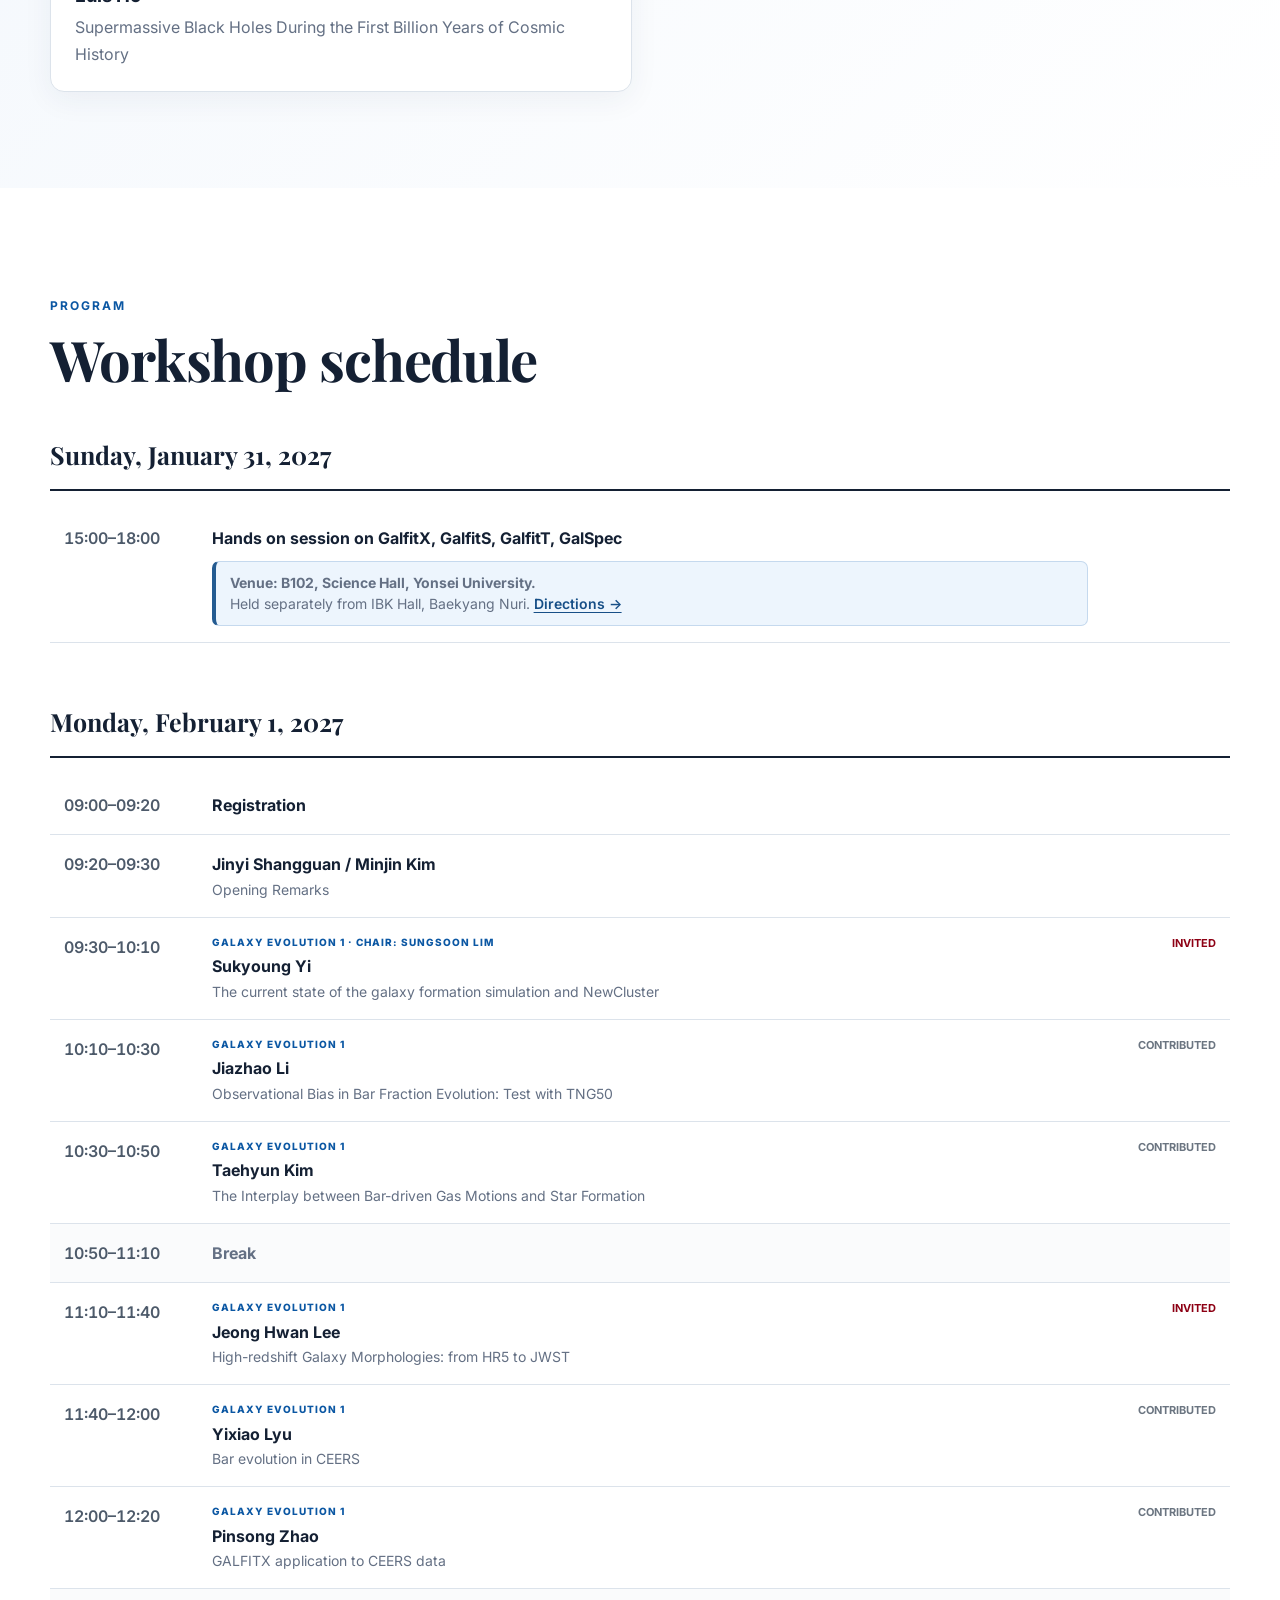
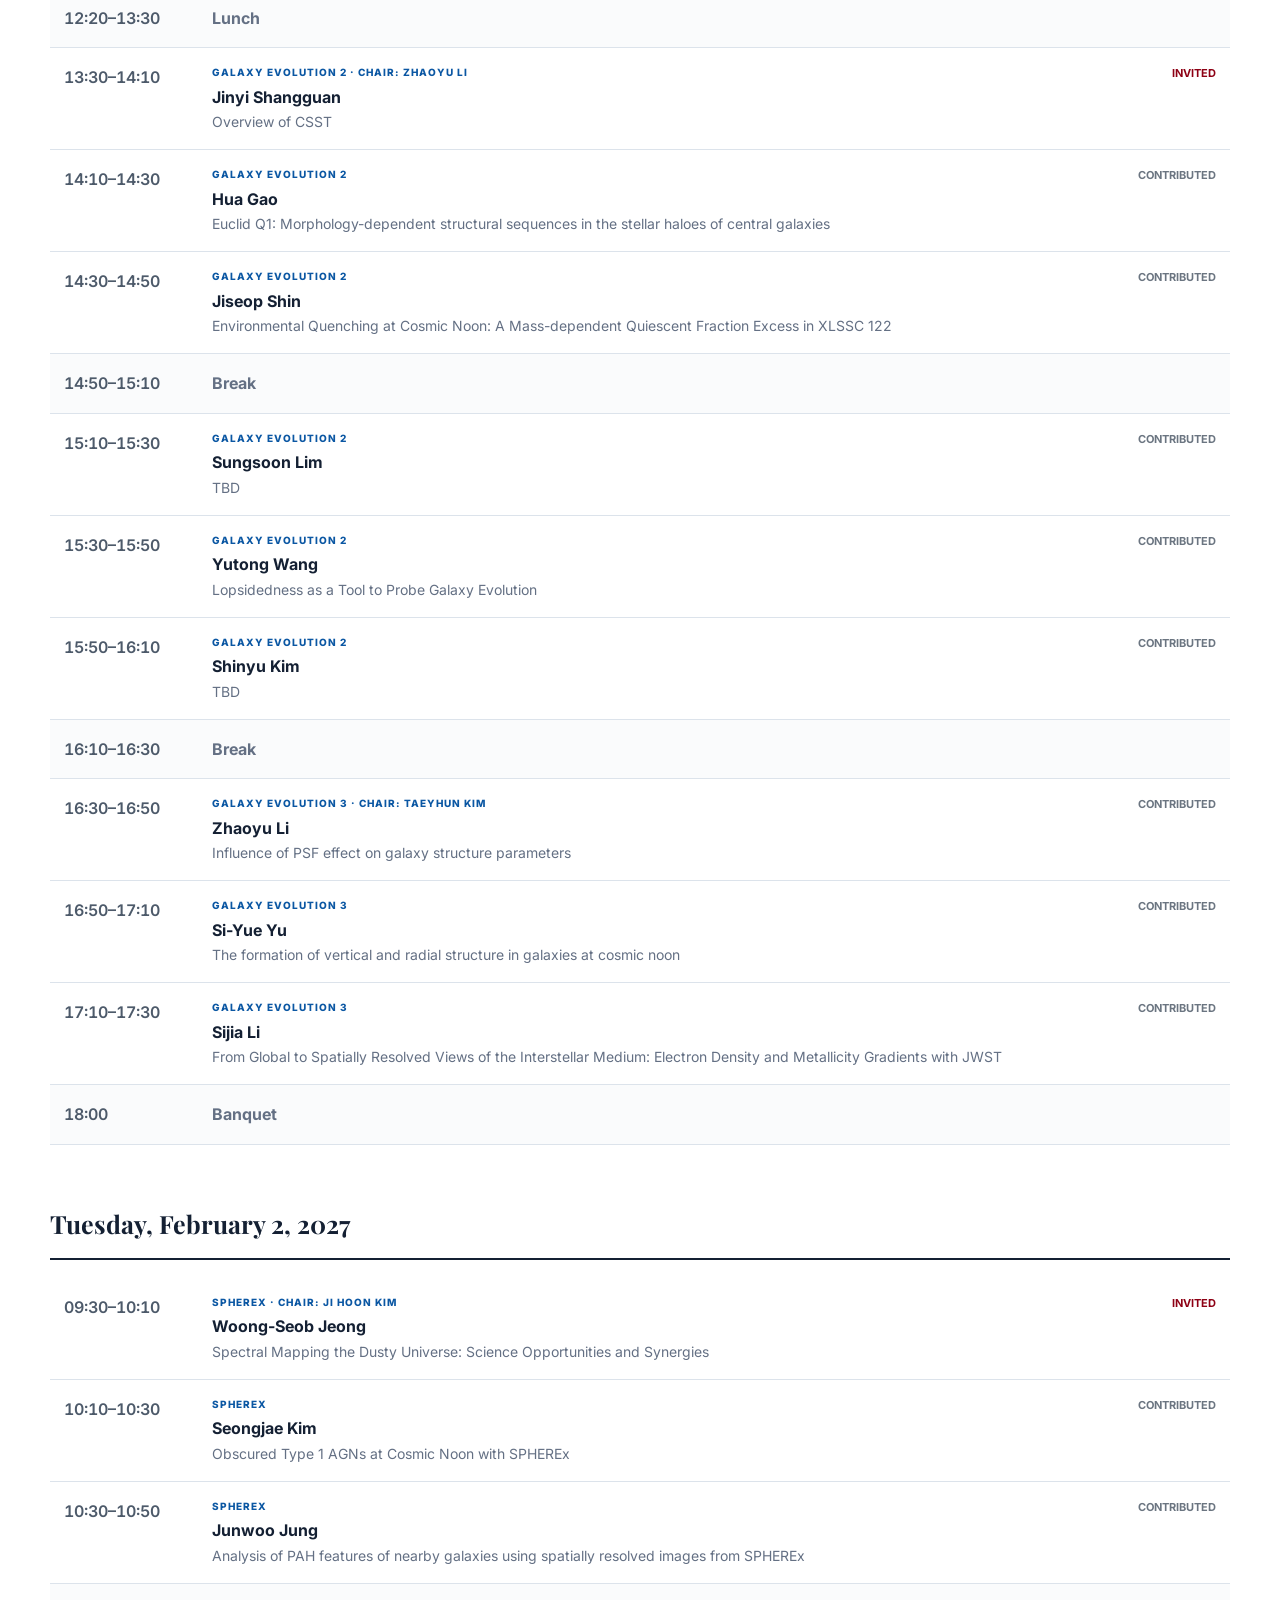
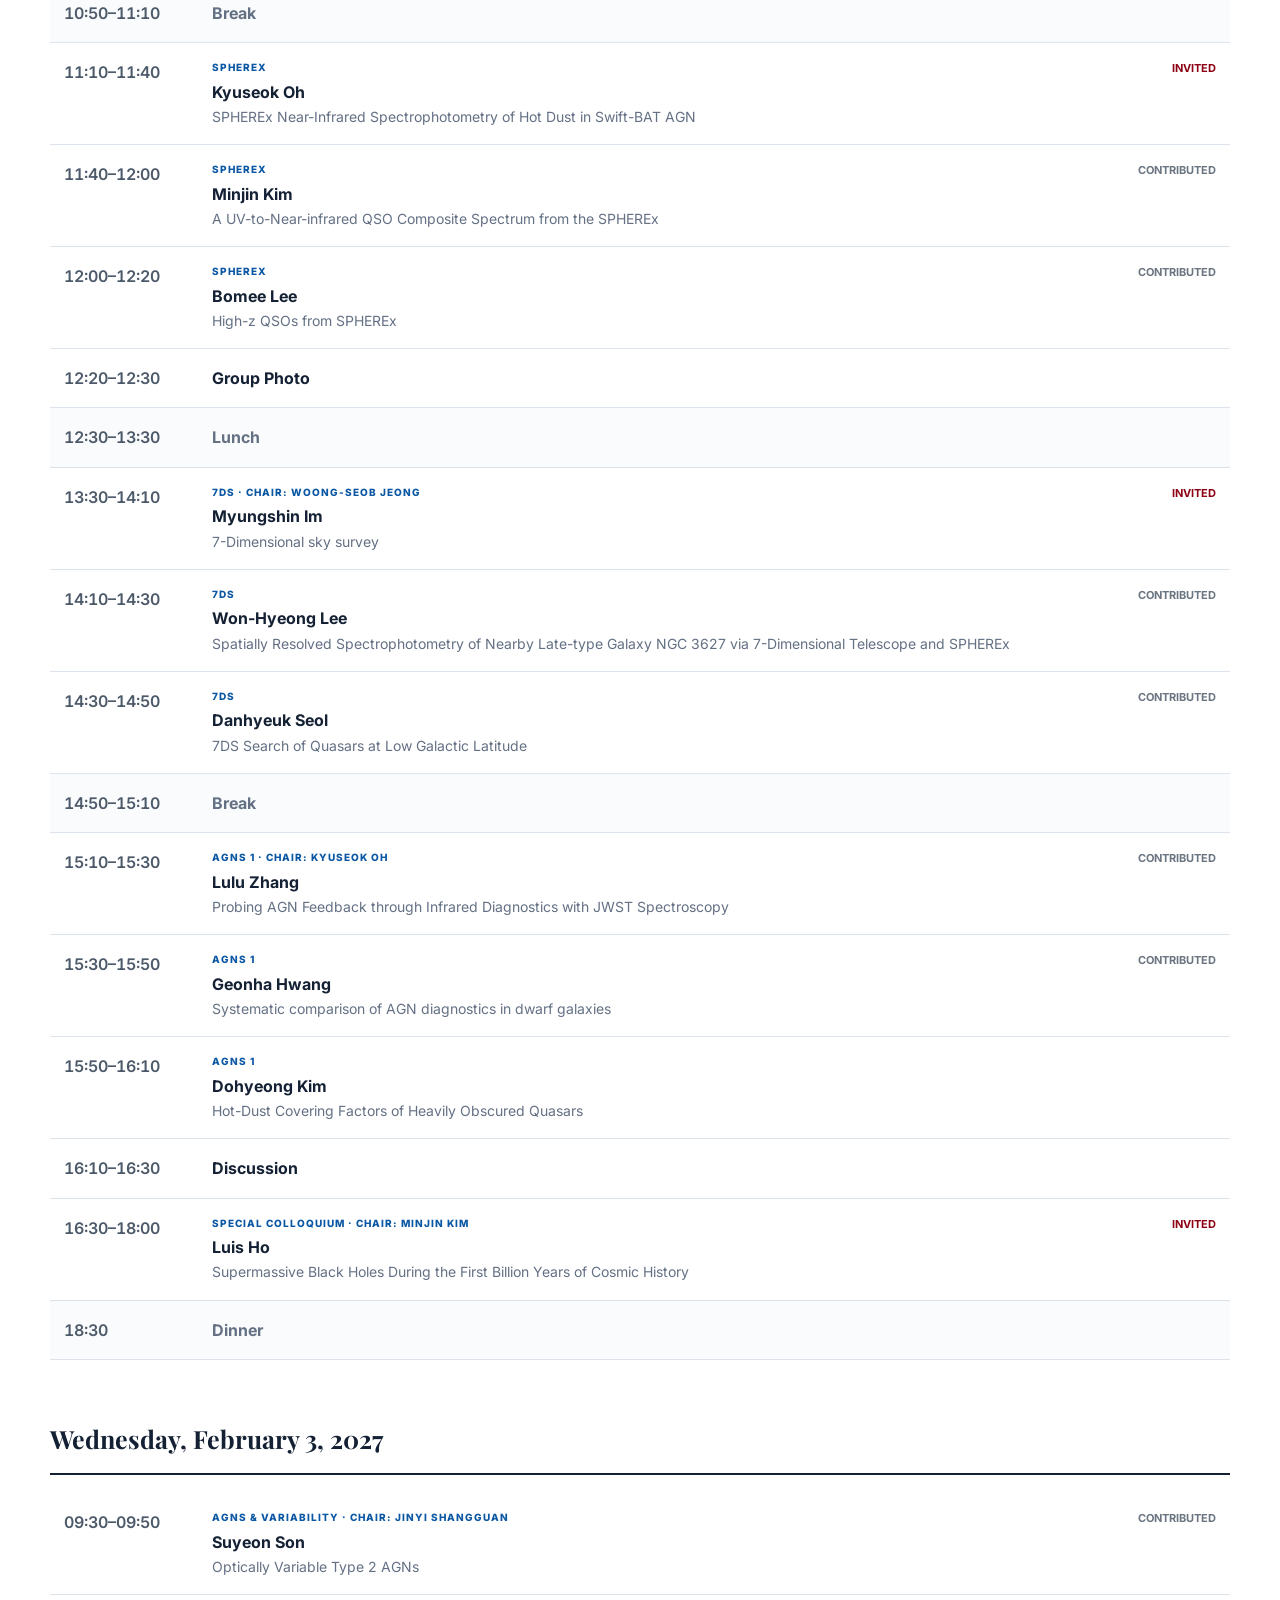
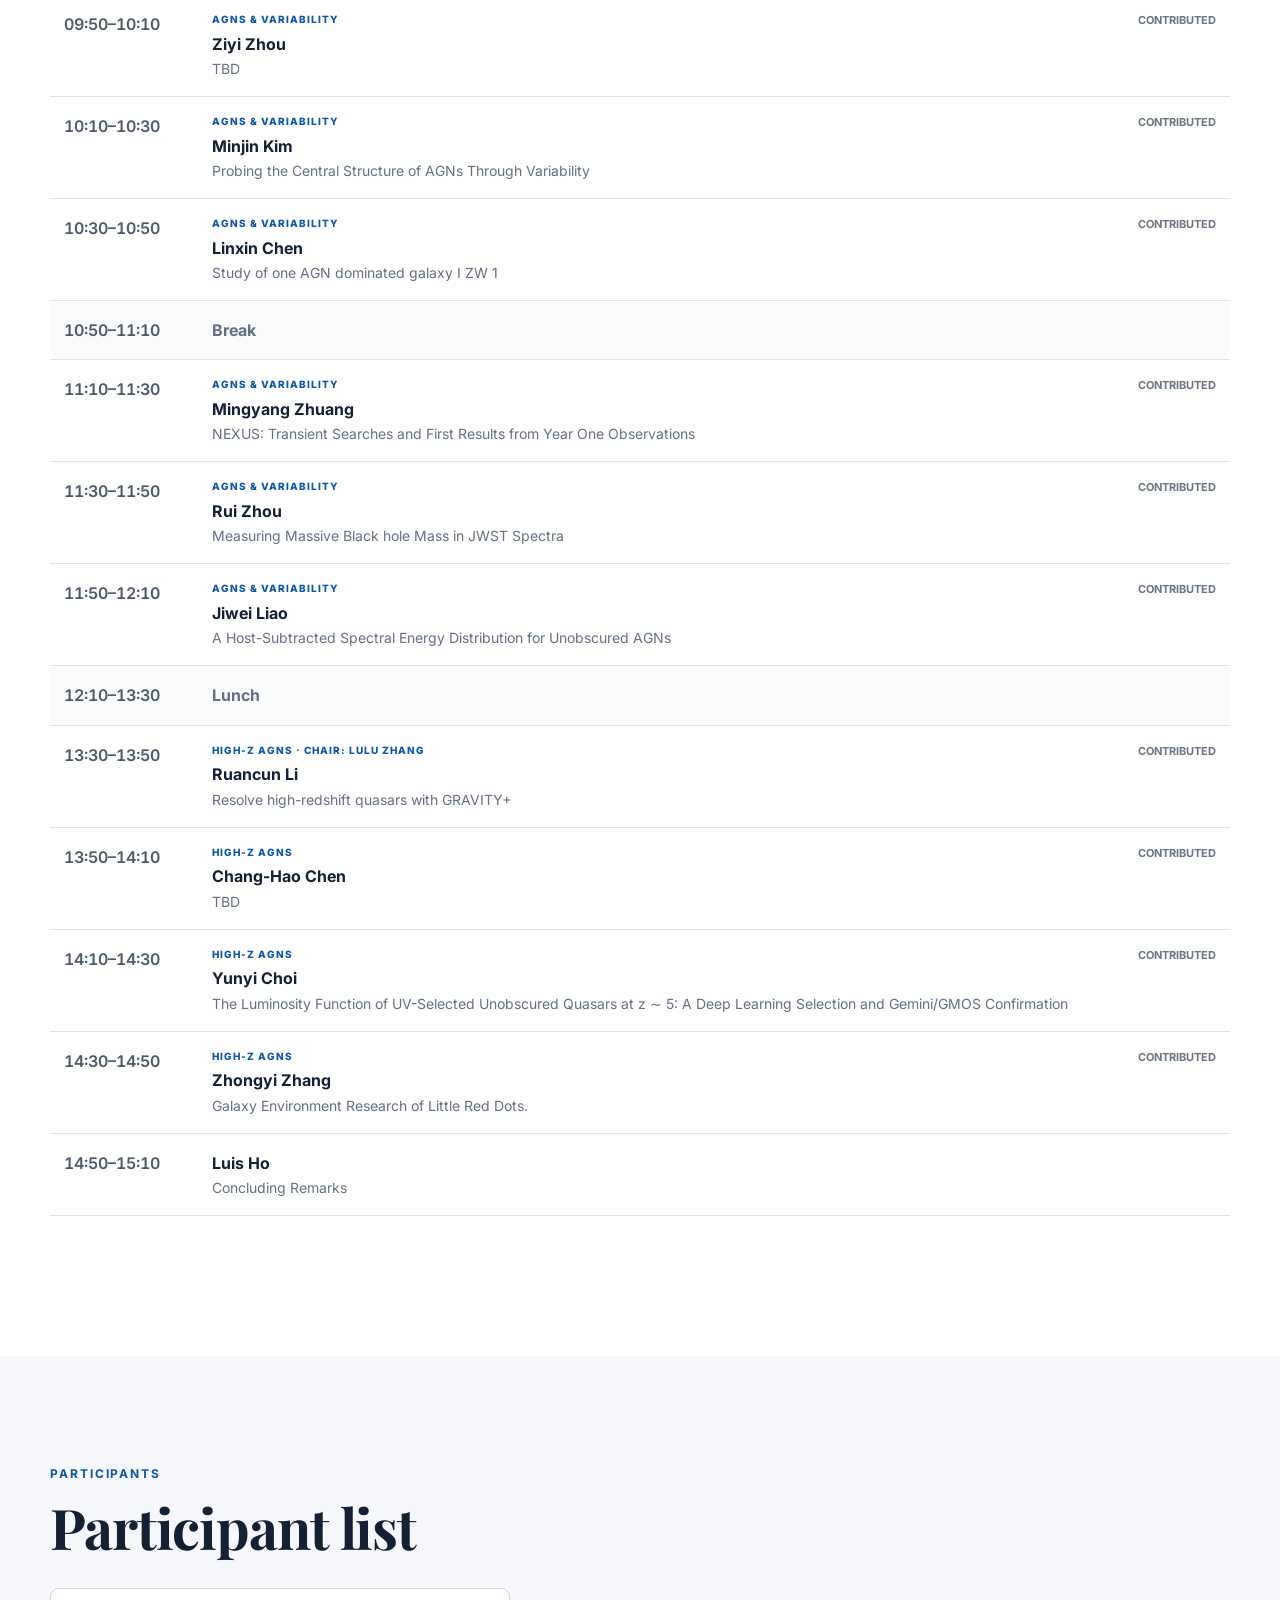
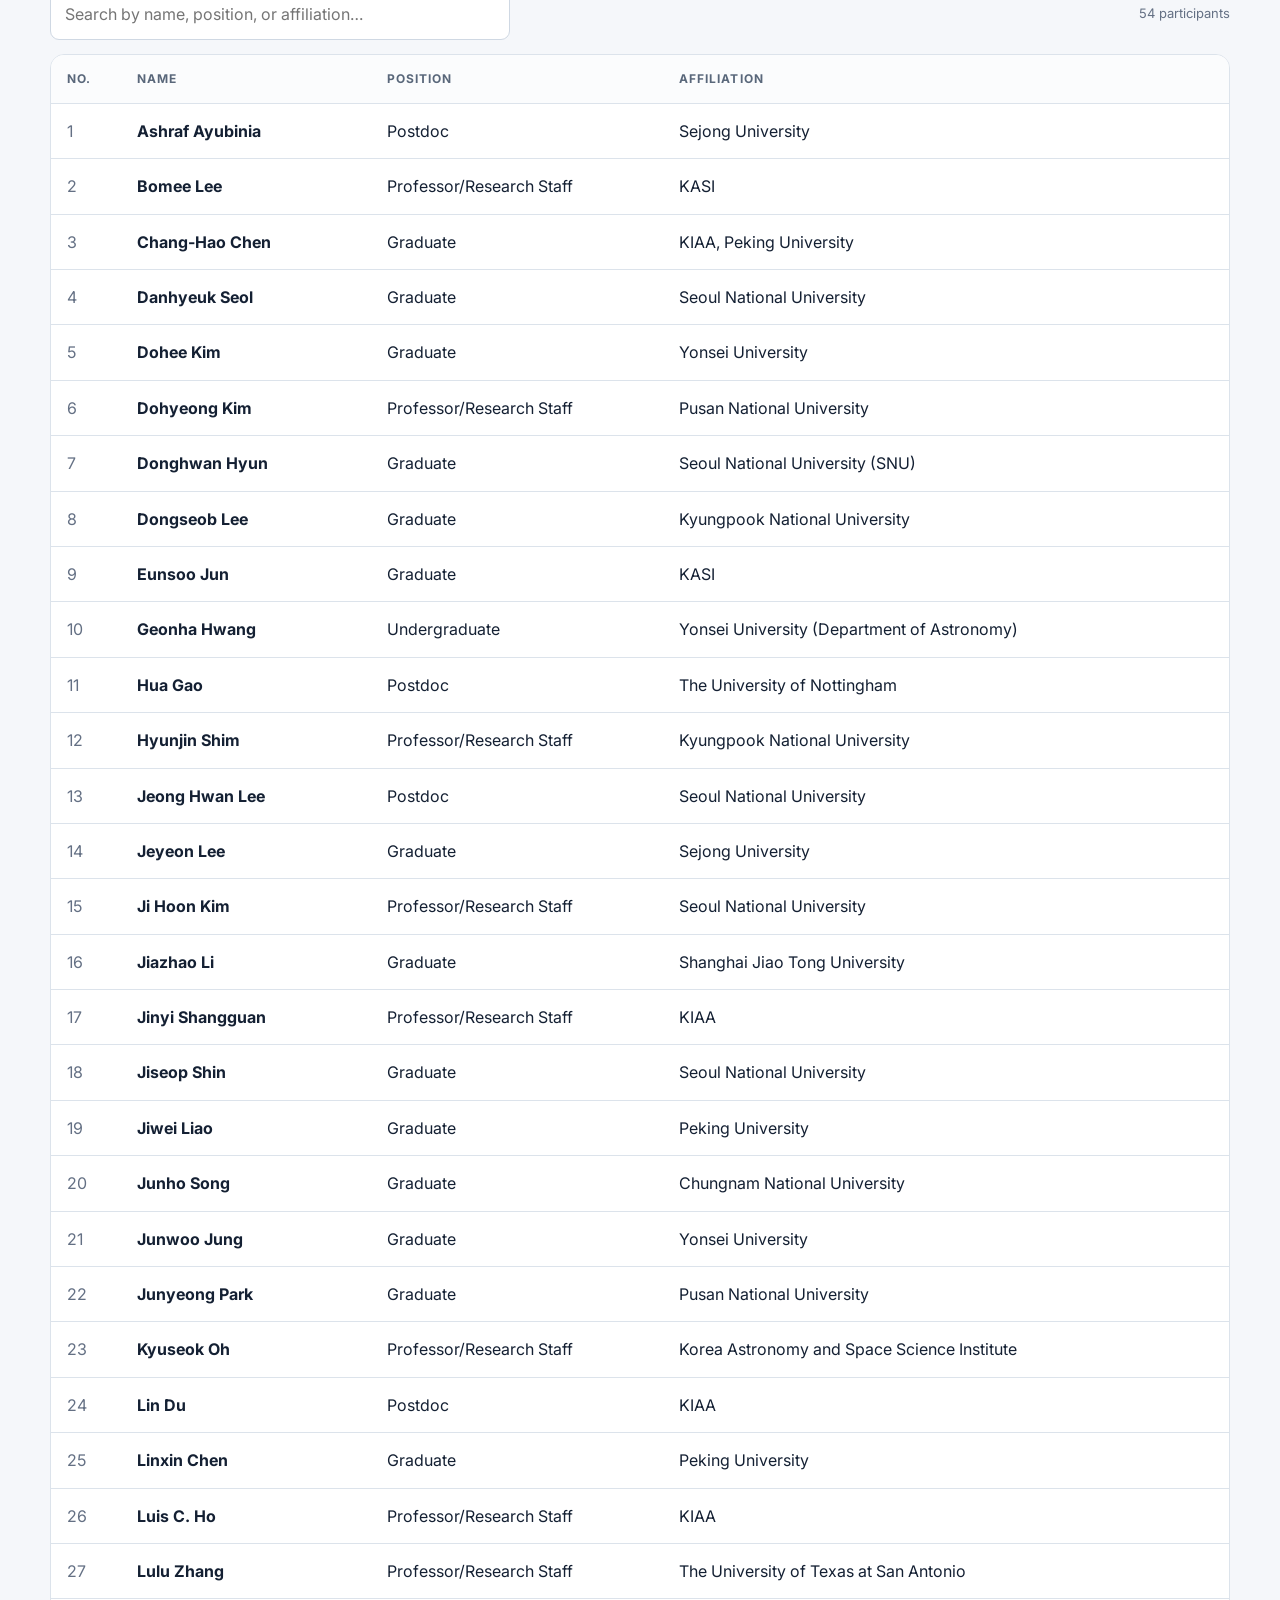
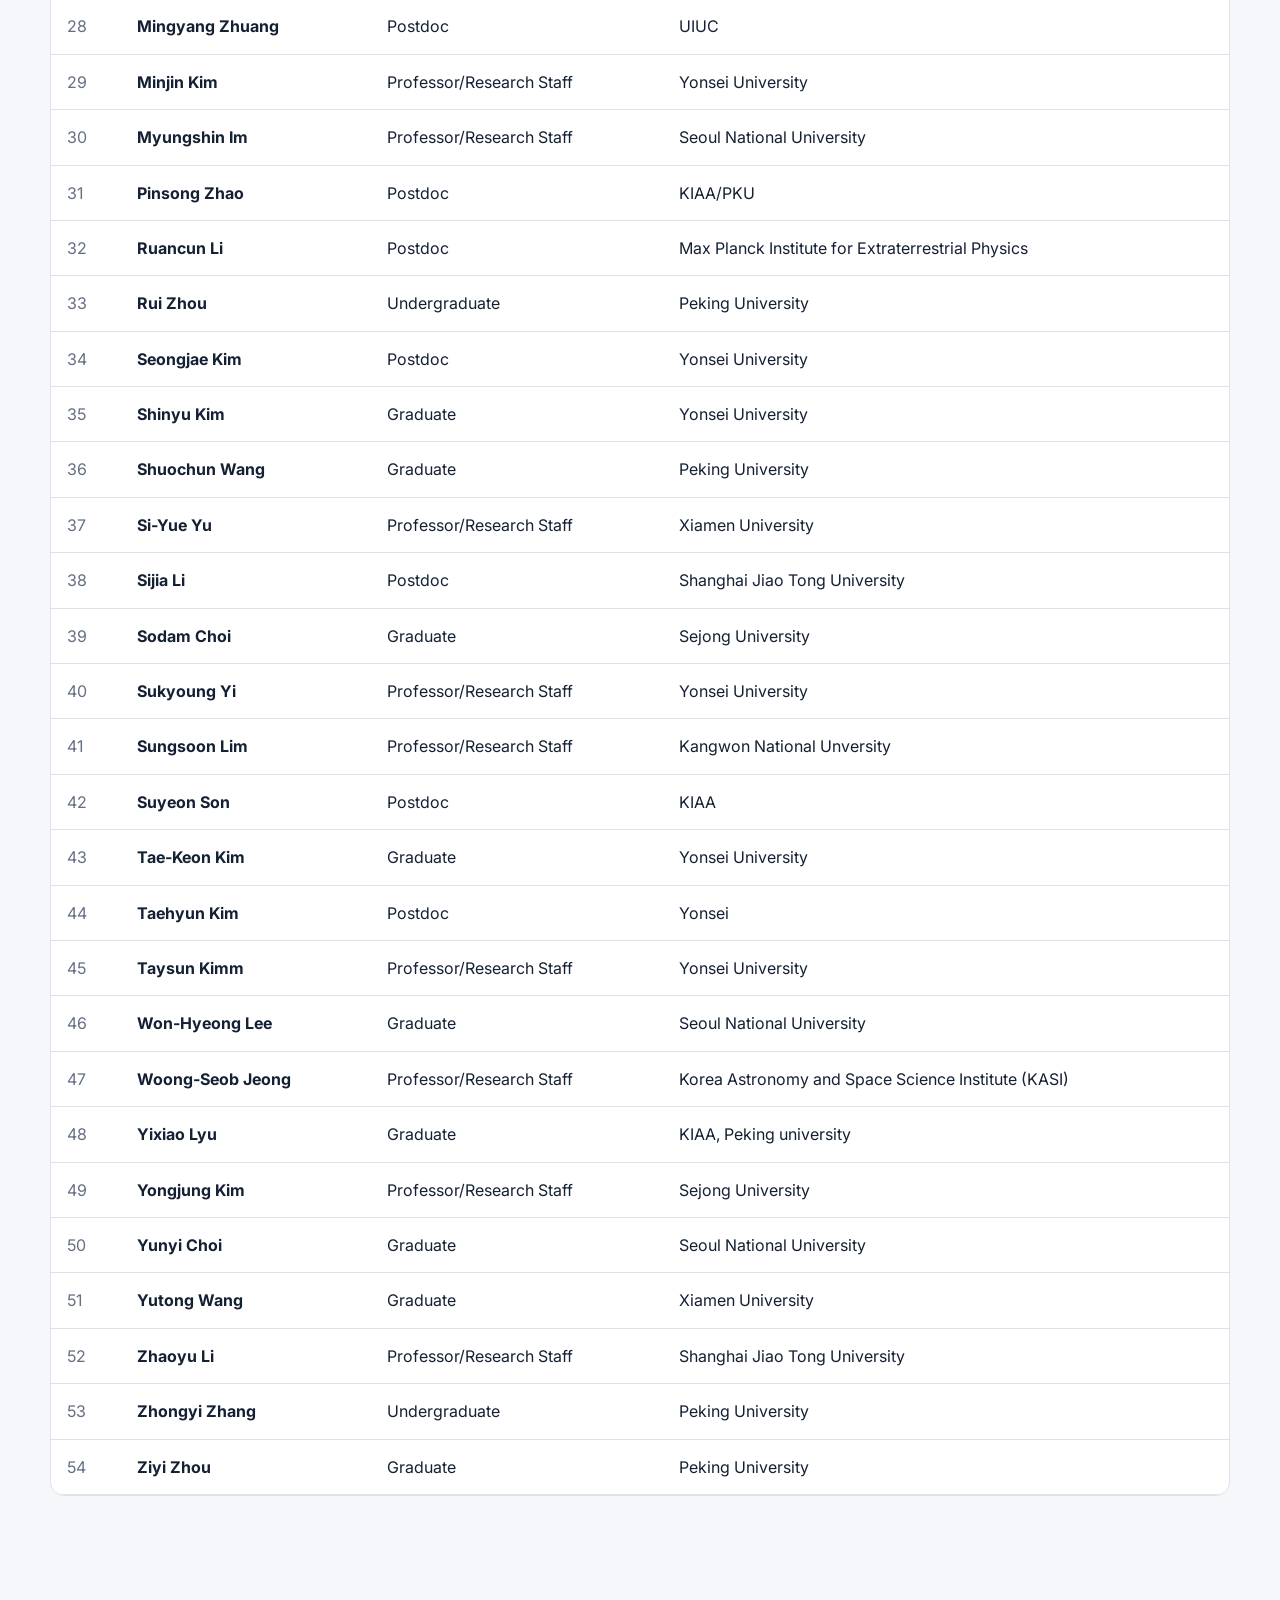
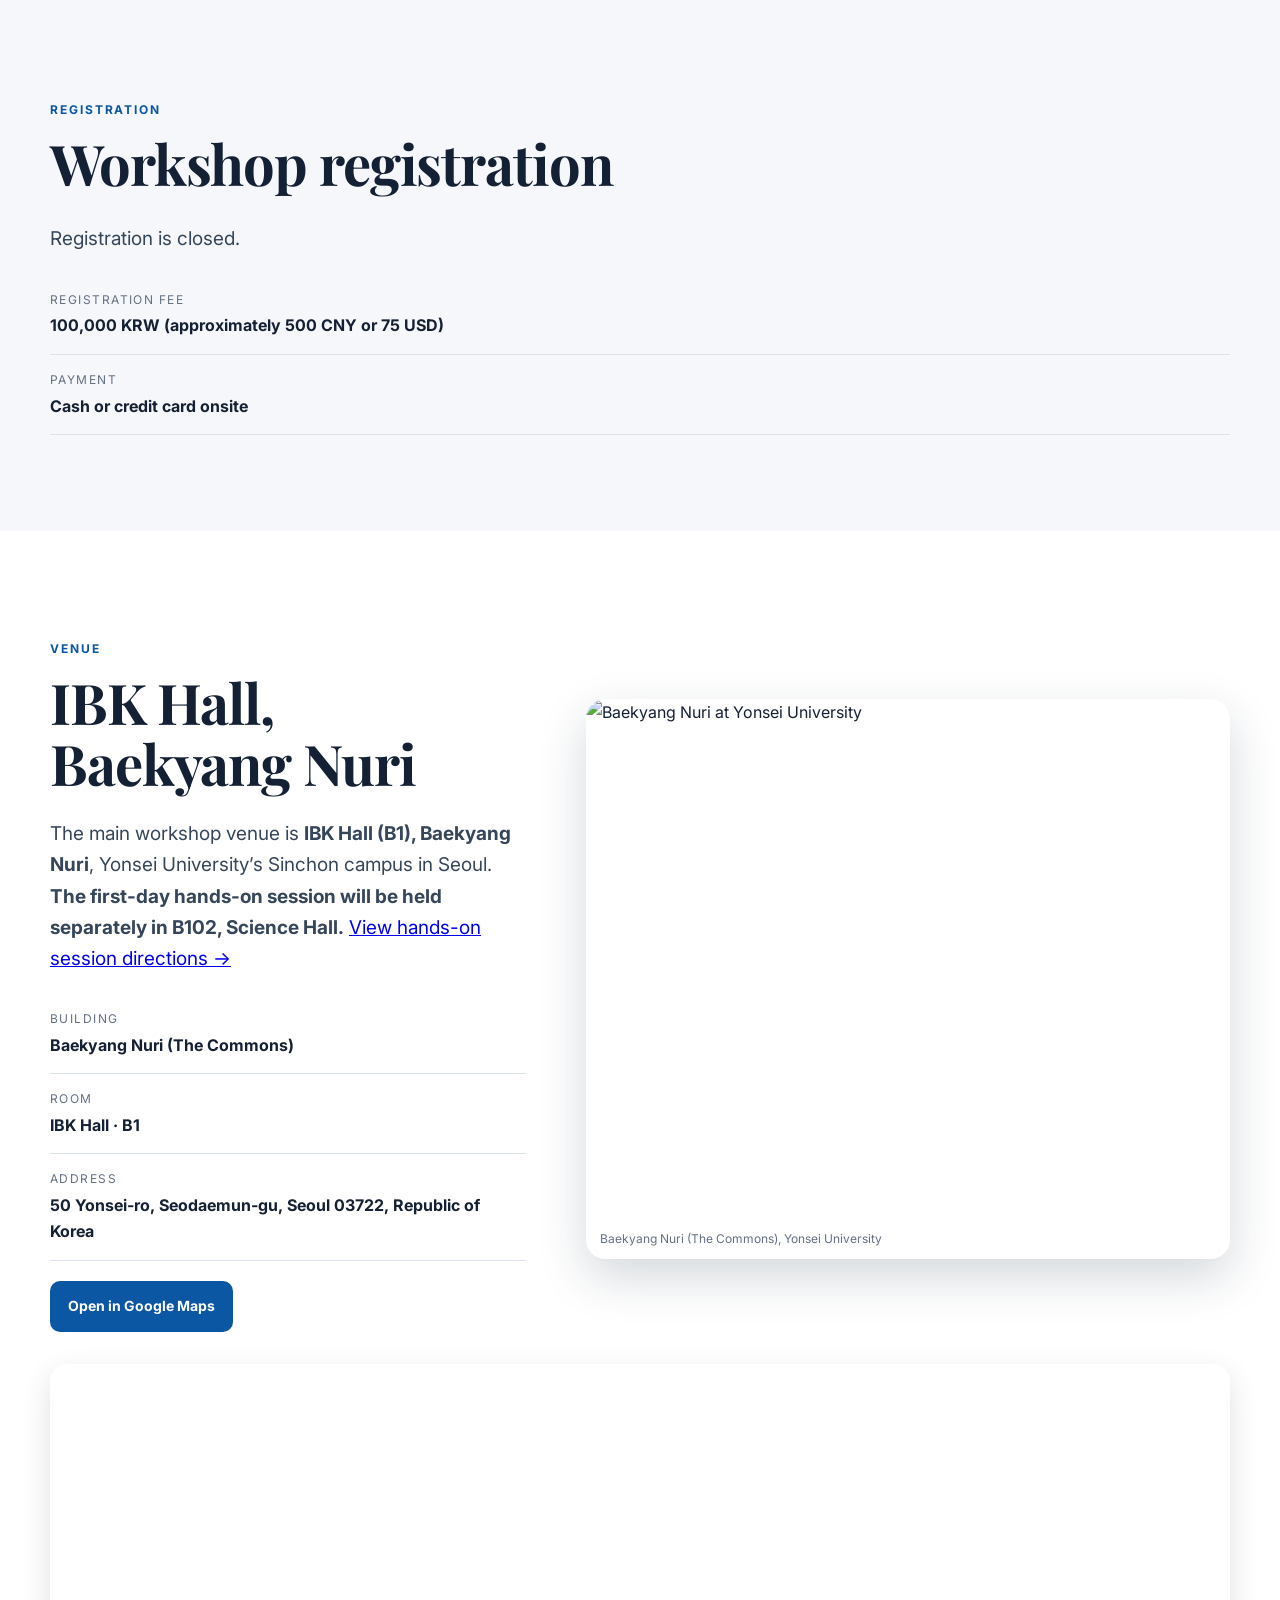
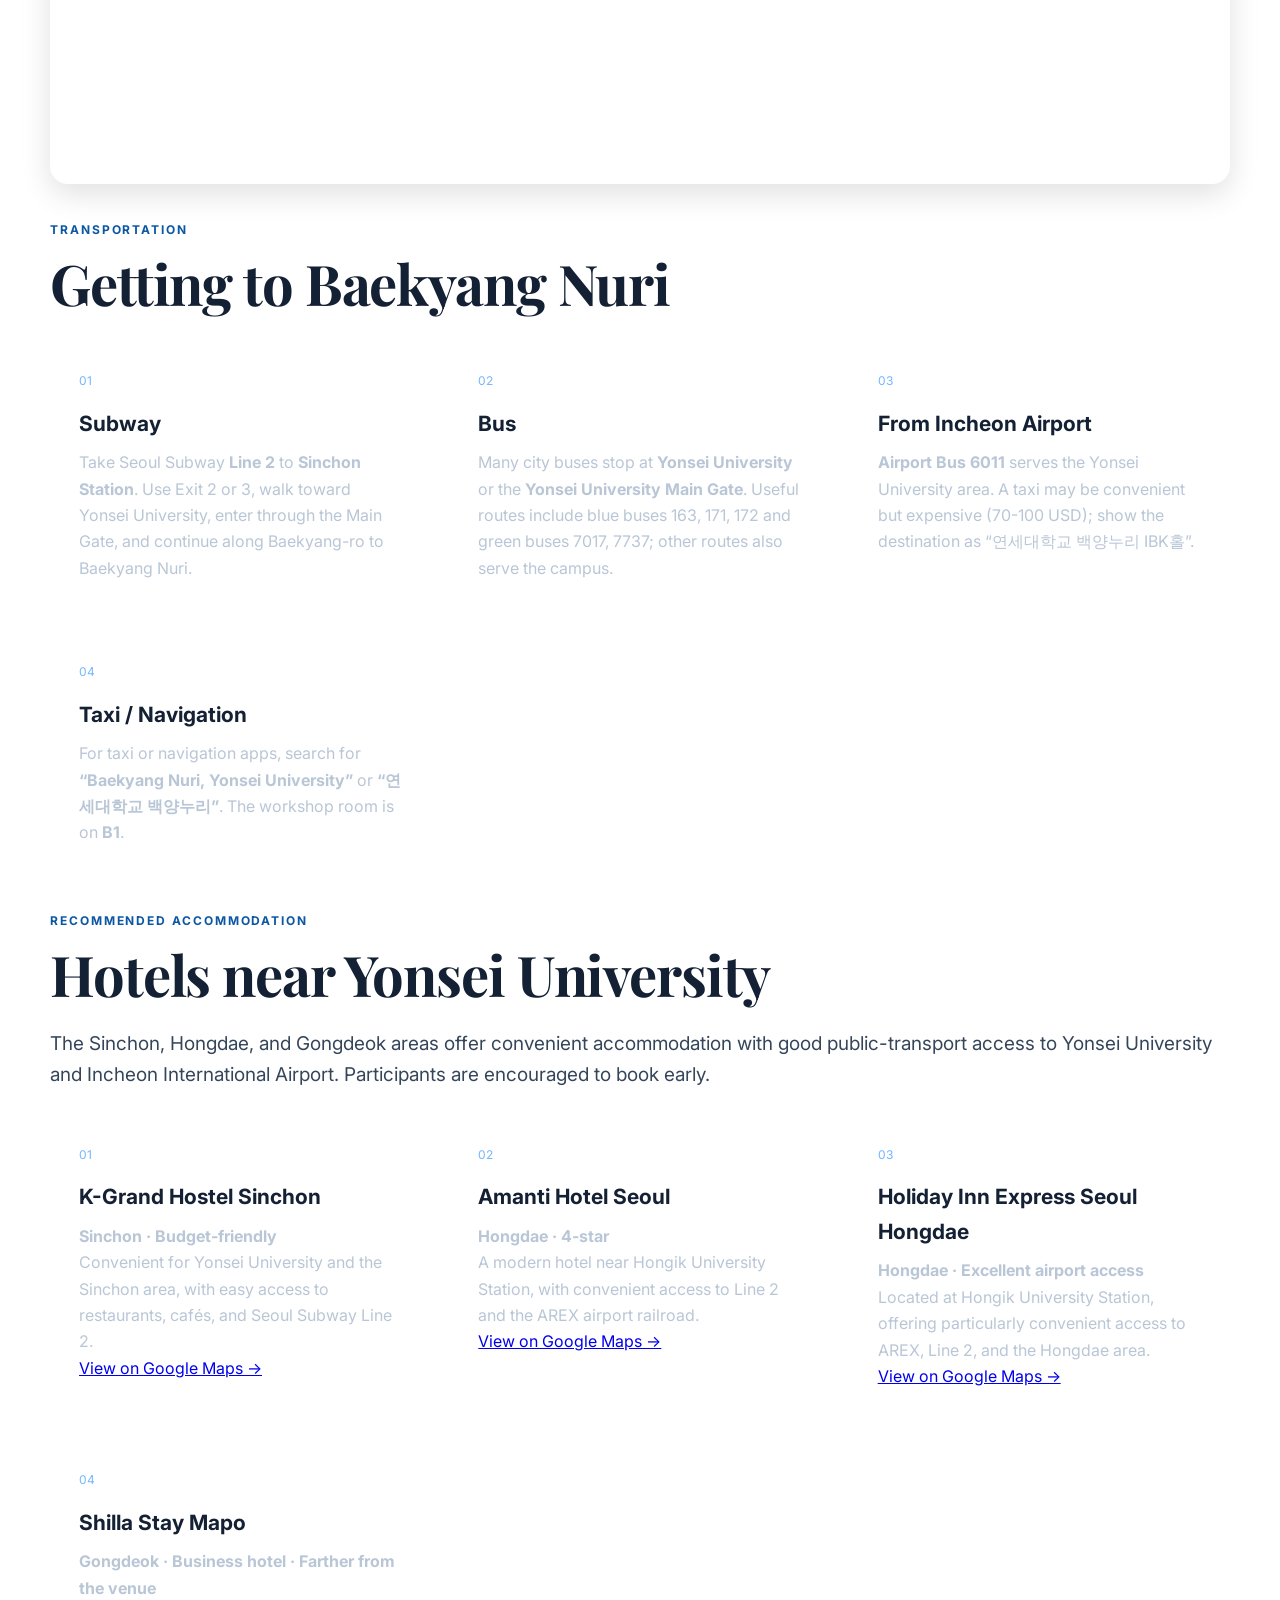
==== commit 138a0052: "Update index.html" ====
--- a/index.html
+++ b/index.html
@@ -139,15 +139,10 @@
         <div class="section-head">
           <div><p class="kicker">Registration</p><h2>Workshop registration</h2></div>
         </div>
-        <p class="lead">Registration for the Yonsei-KIAA Workshop on Galaxy Evolution is now open.</p>
-        <p>Please use the registration form below to submit your participation details.<br> 
-         Registration will remain open until we reach the venue’s capacity of 65 participants. </p>
+        <p class="lead">Registration is closed.</p>
         <div class="venue-facts" style="margin-top:1.25rem">
           <div><span>Registration fee</span><strong>100,000 KRW (approximately 500 CNY or 75 USD)</strong></div>
           <div><span>Payment</span><strong>Cash or credit card onsite</strong></div>
-        </div>
-        <div style="margin-top:1.25rem">
-          <a class="btn primary" href="https://forms.gle/2bnbUi3dQXbTcbab9" target="_blank" rel="noreferrer">Register for the Workshop</a>
         </div>
       </div>
     </section>
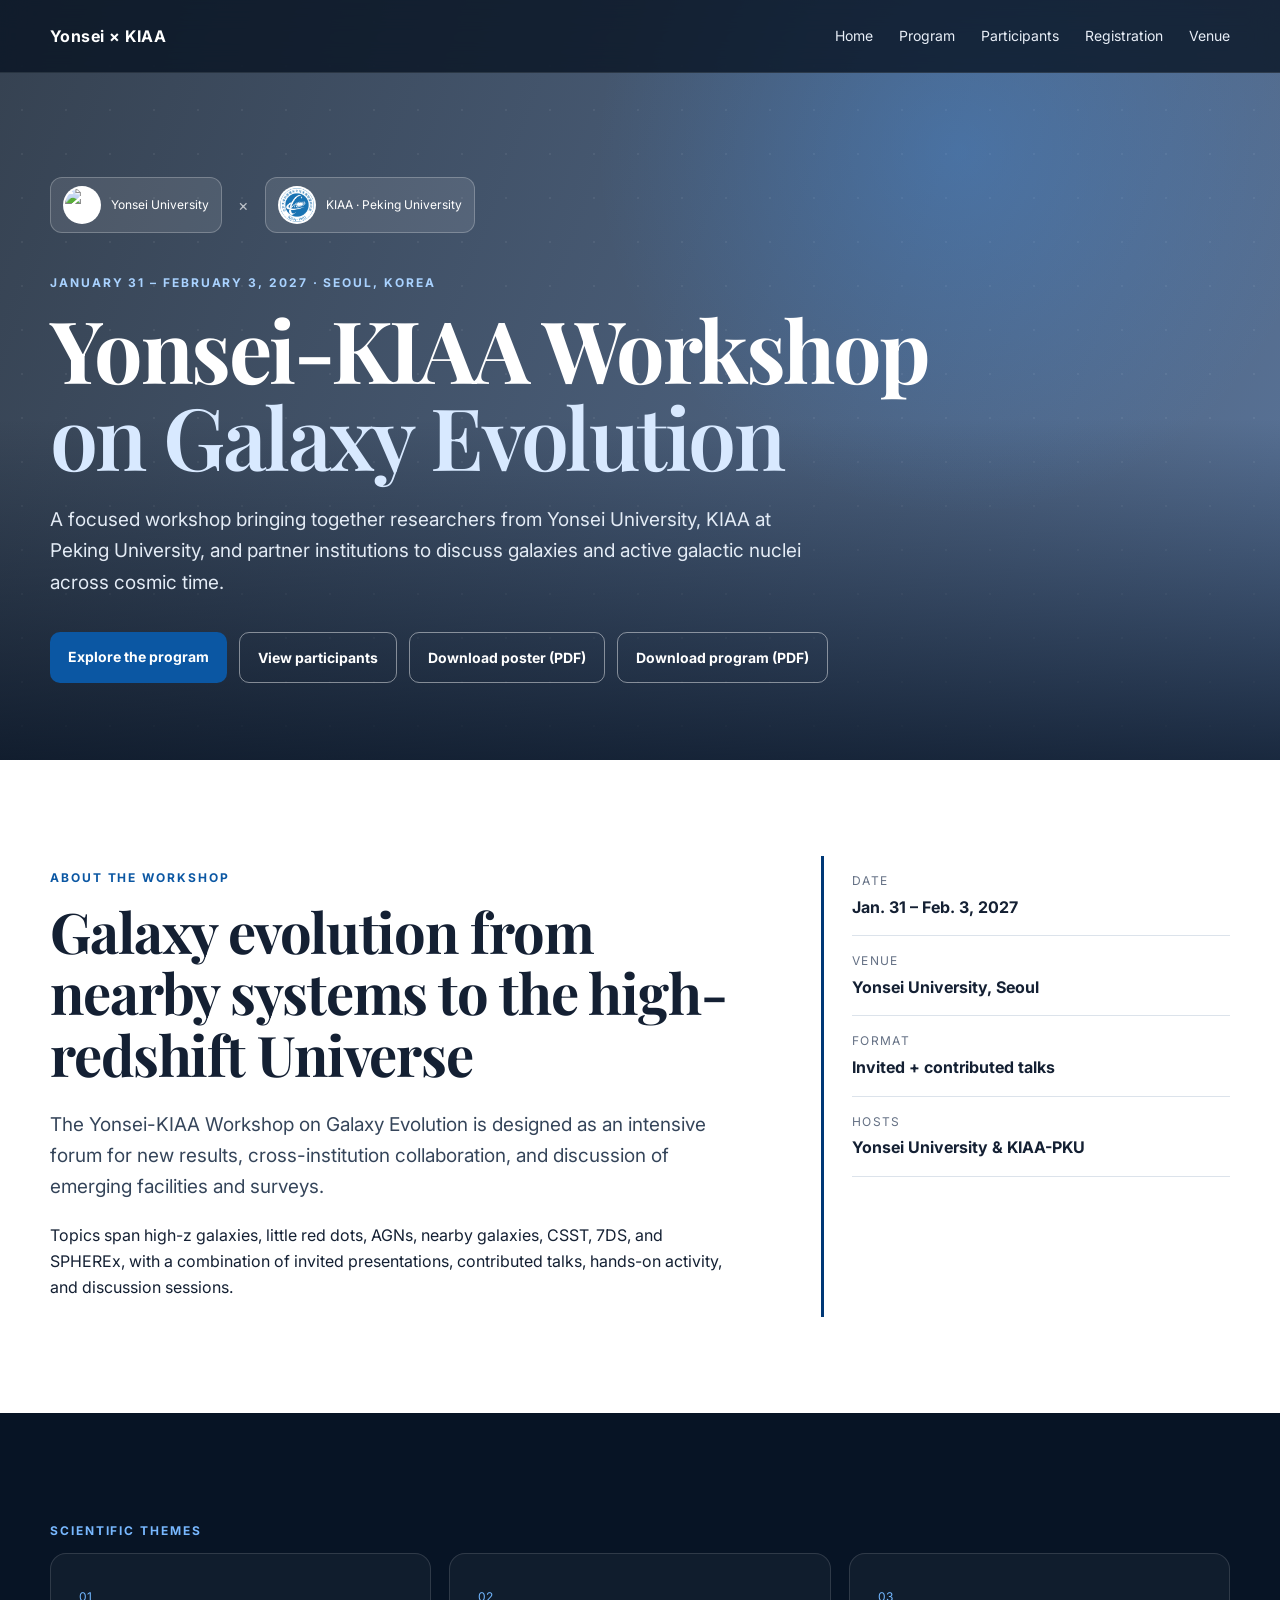
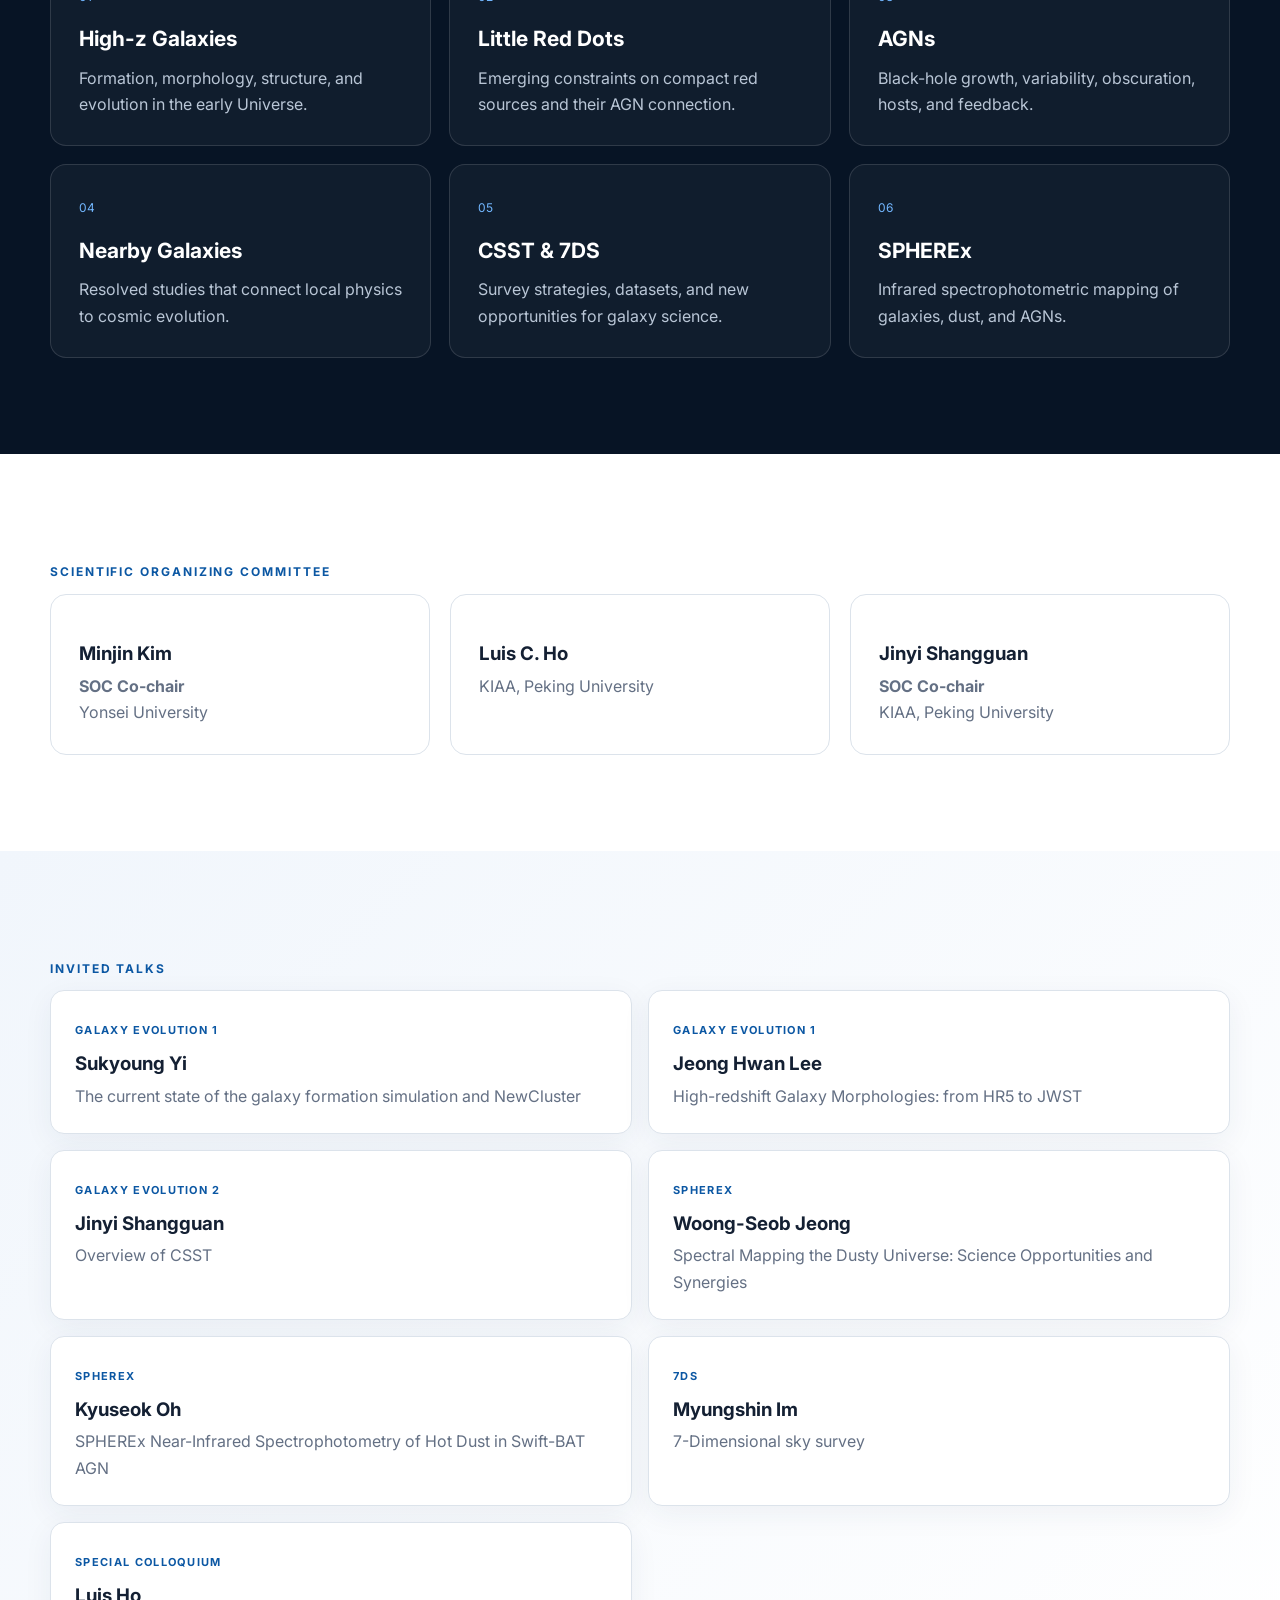
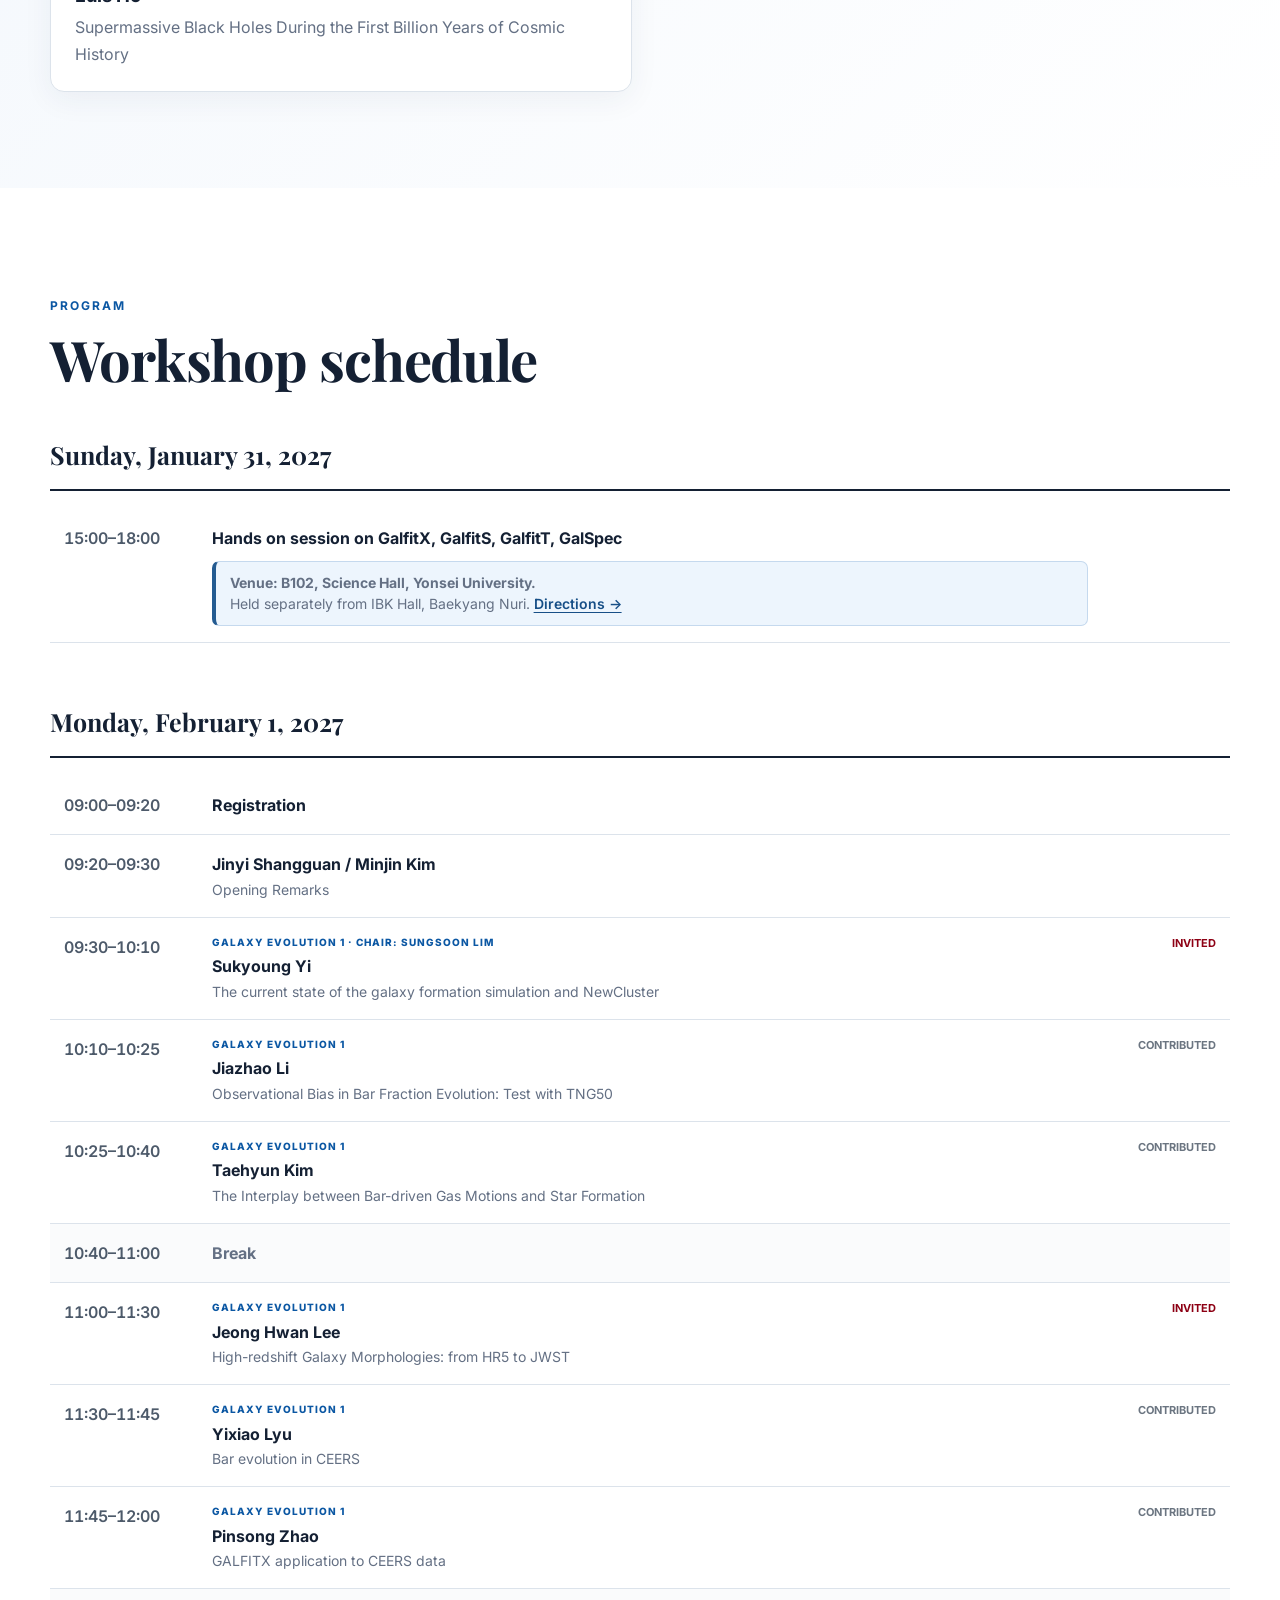
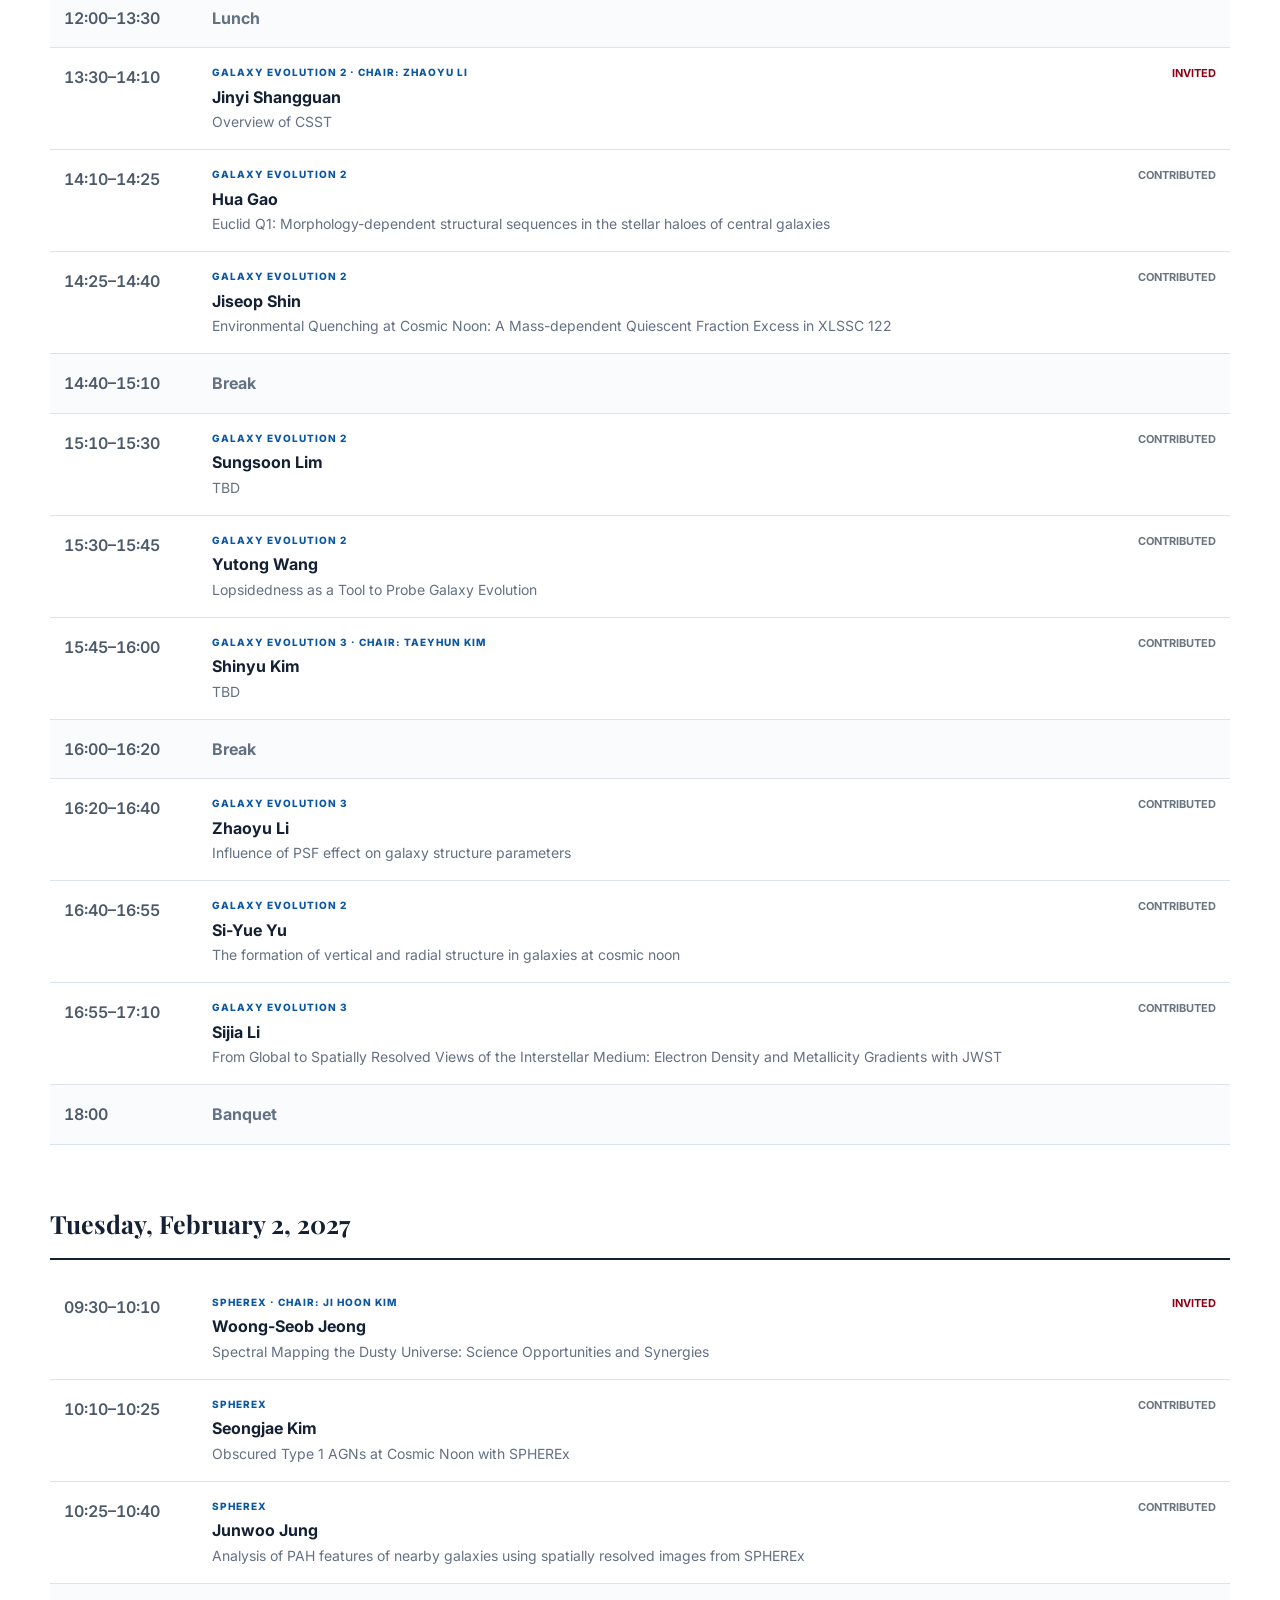
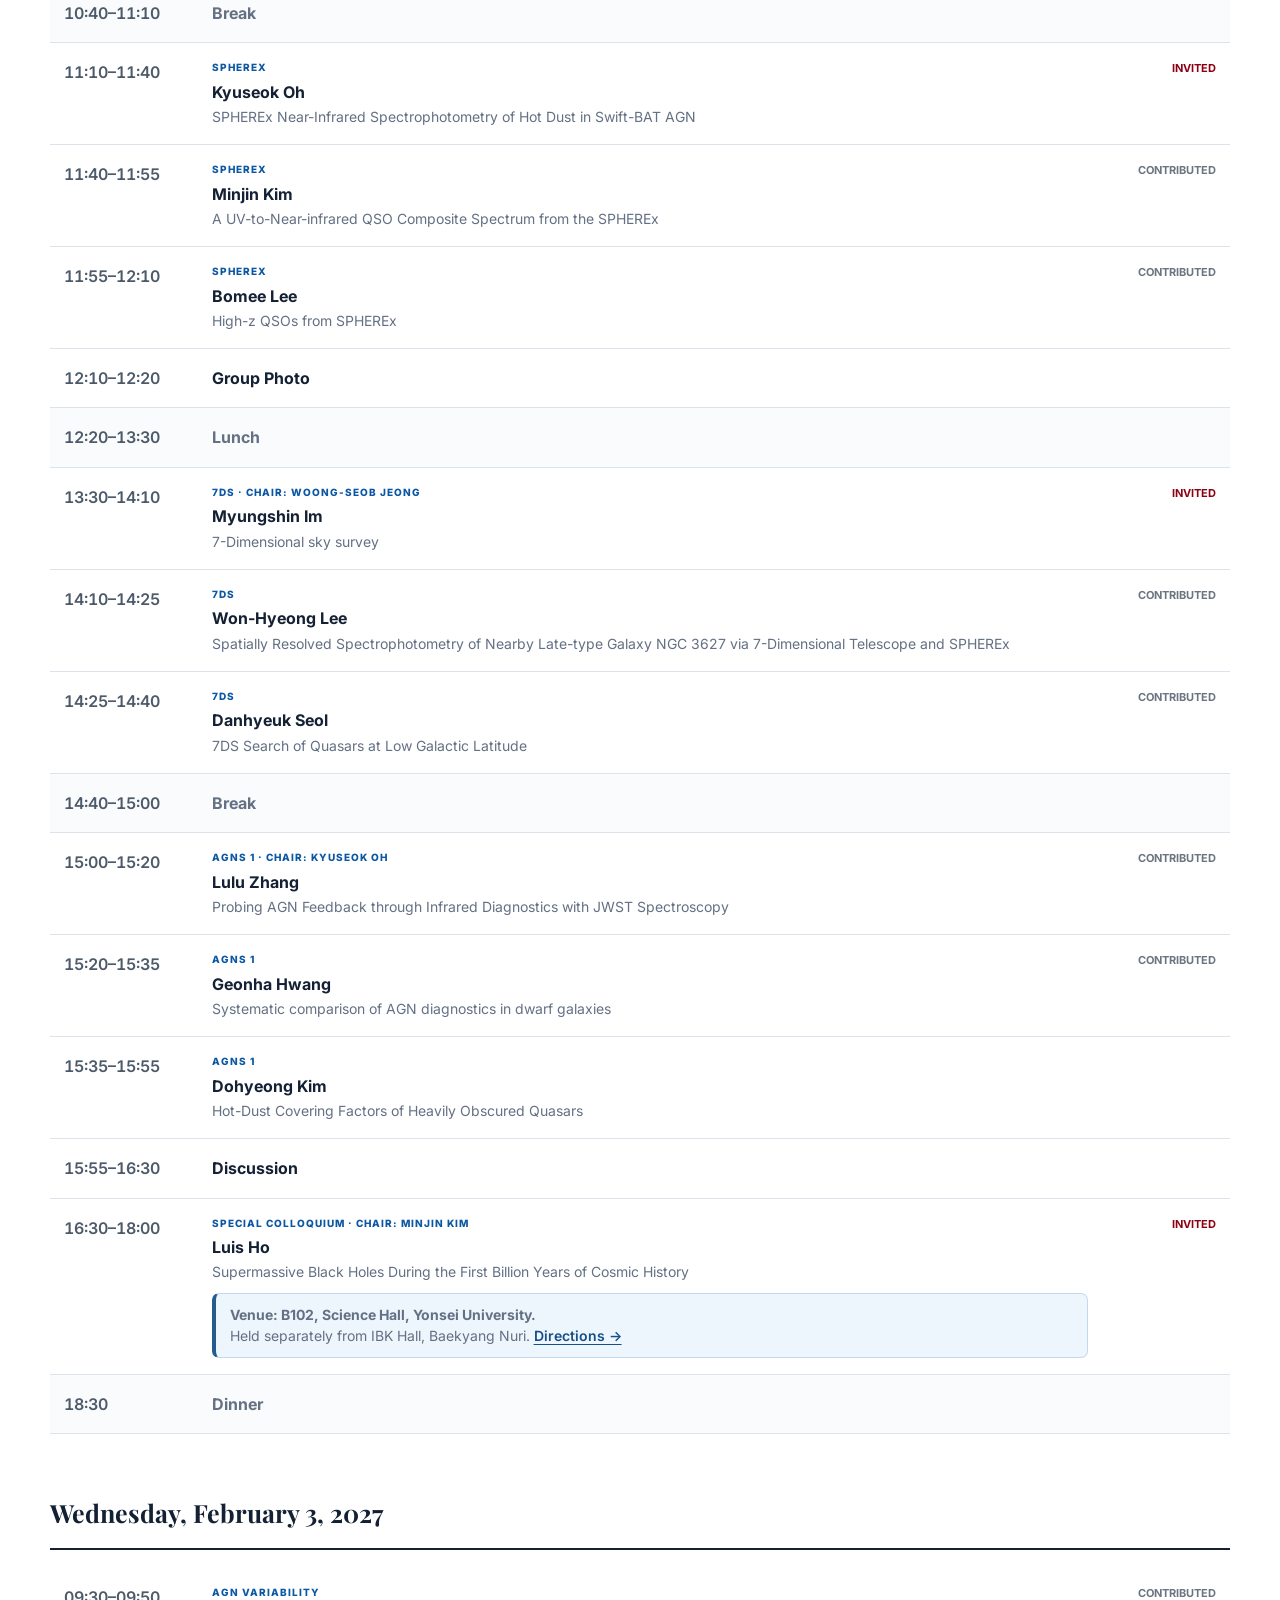
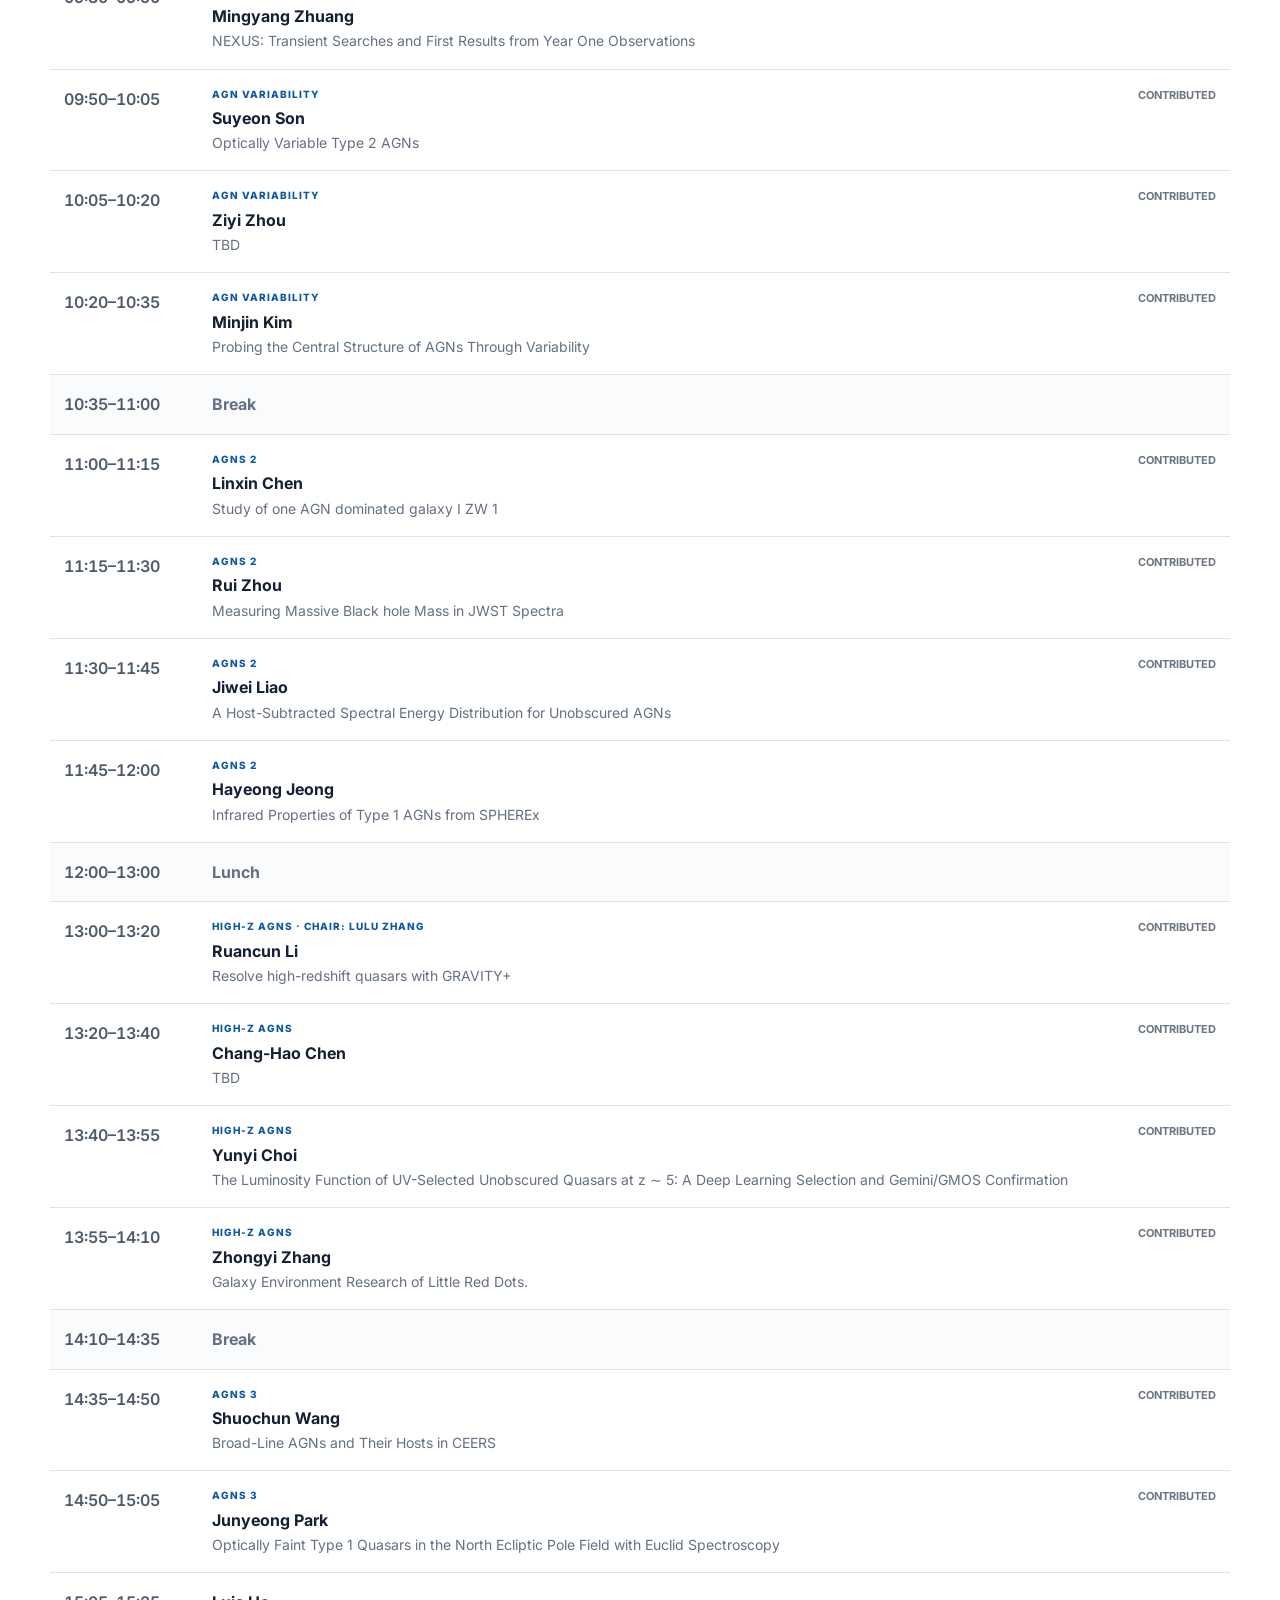
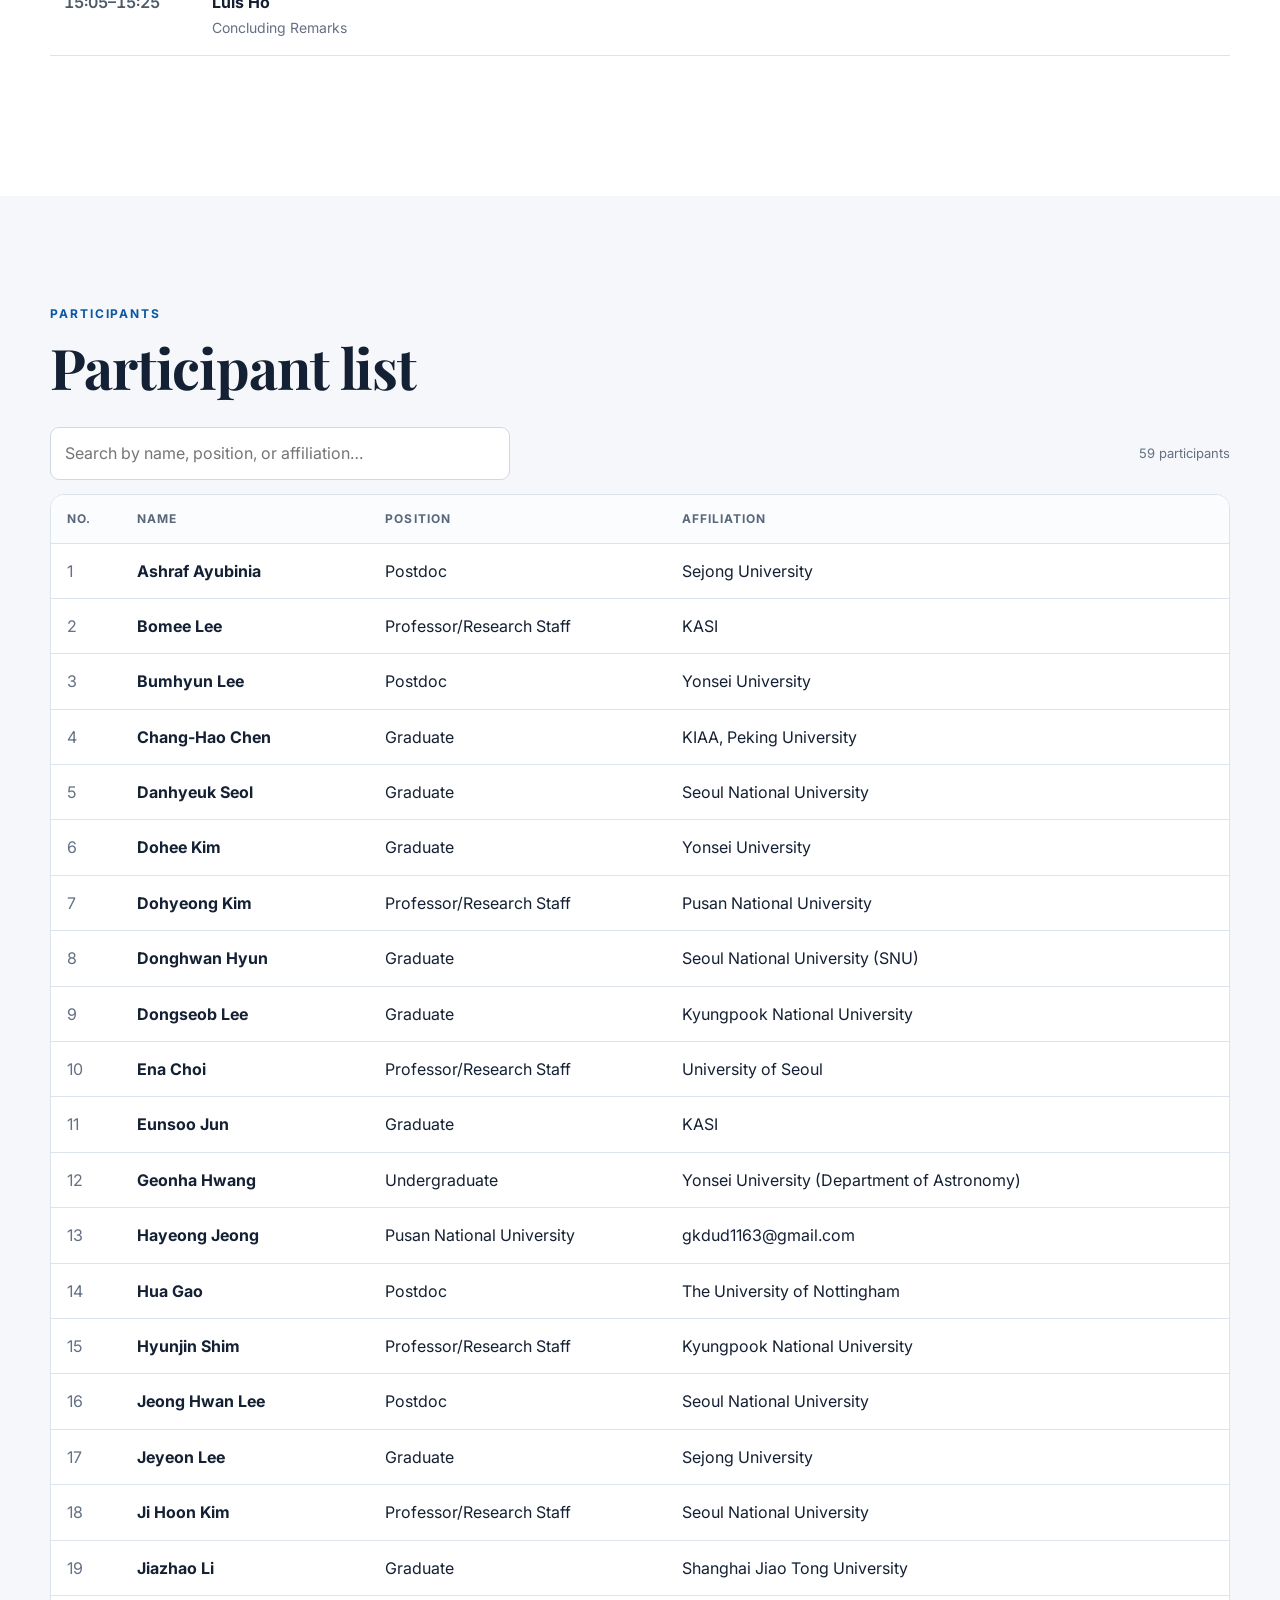
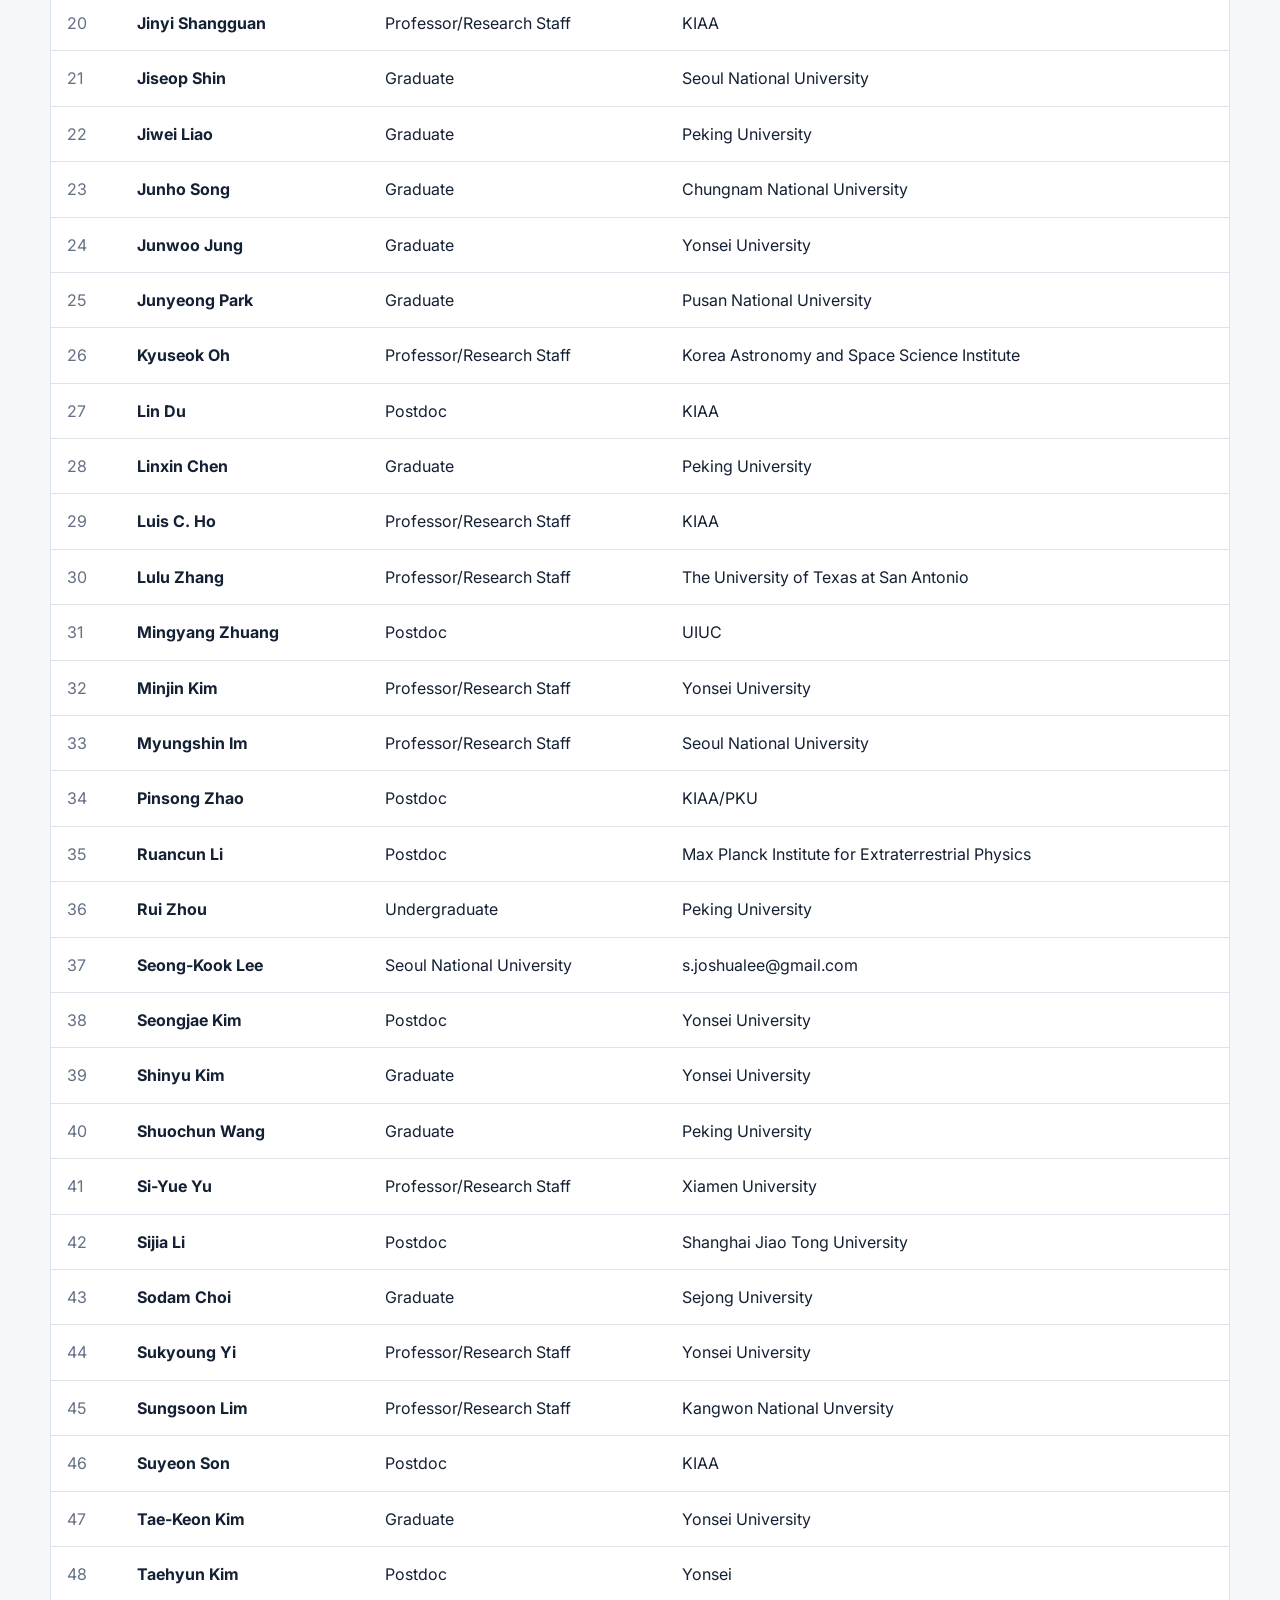
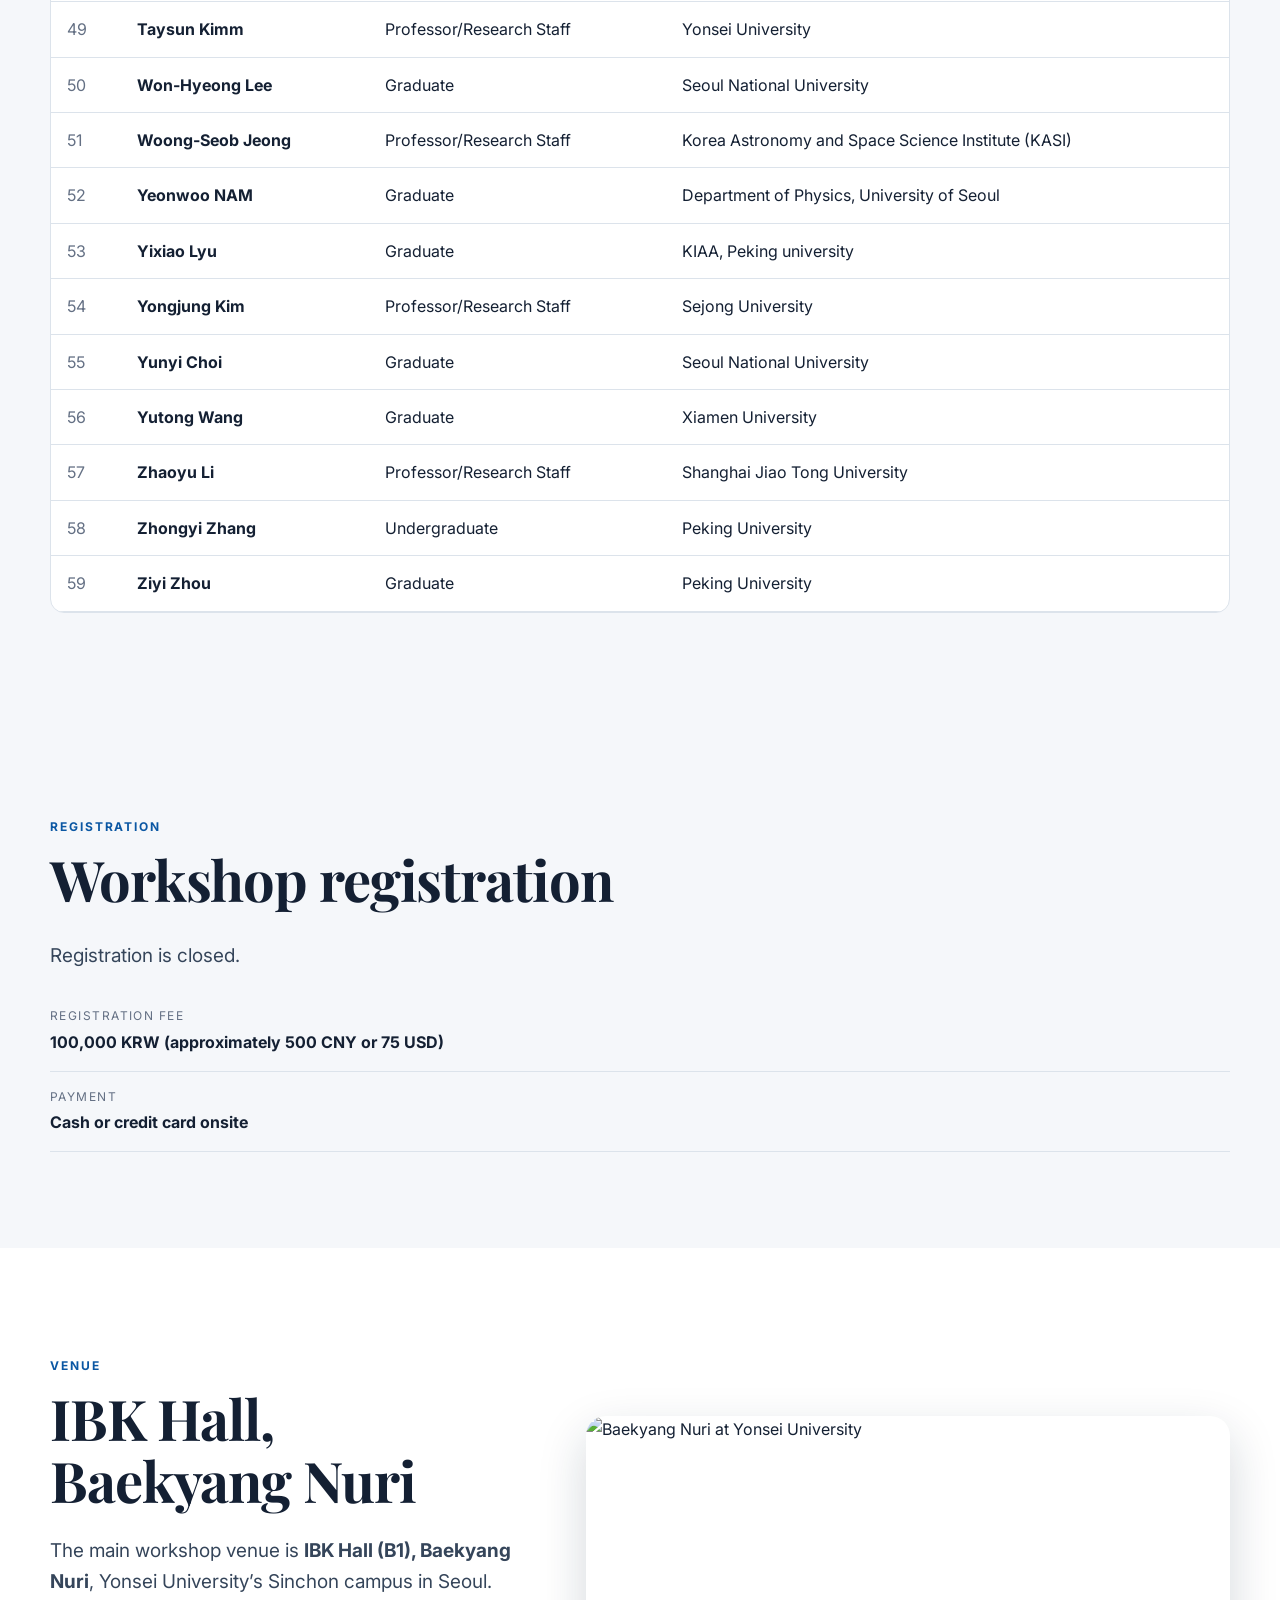
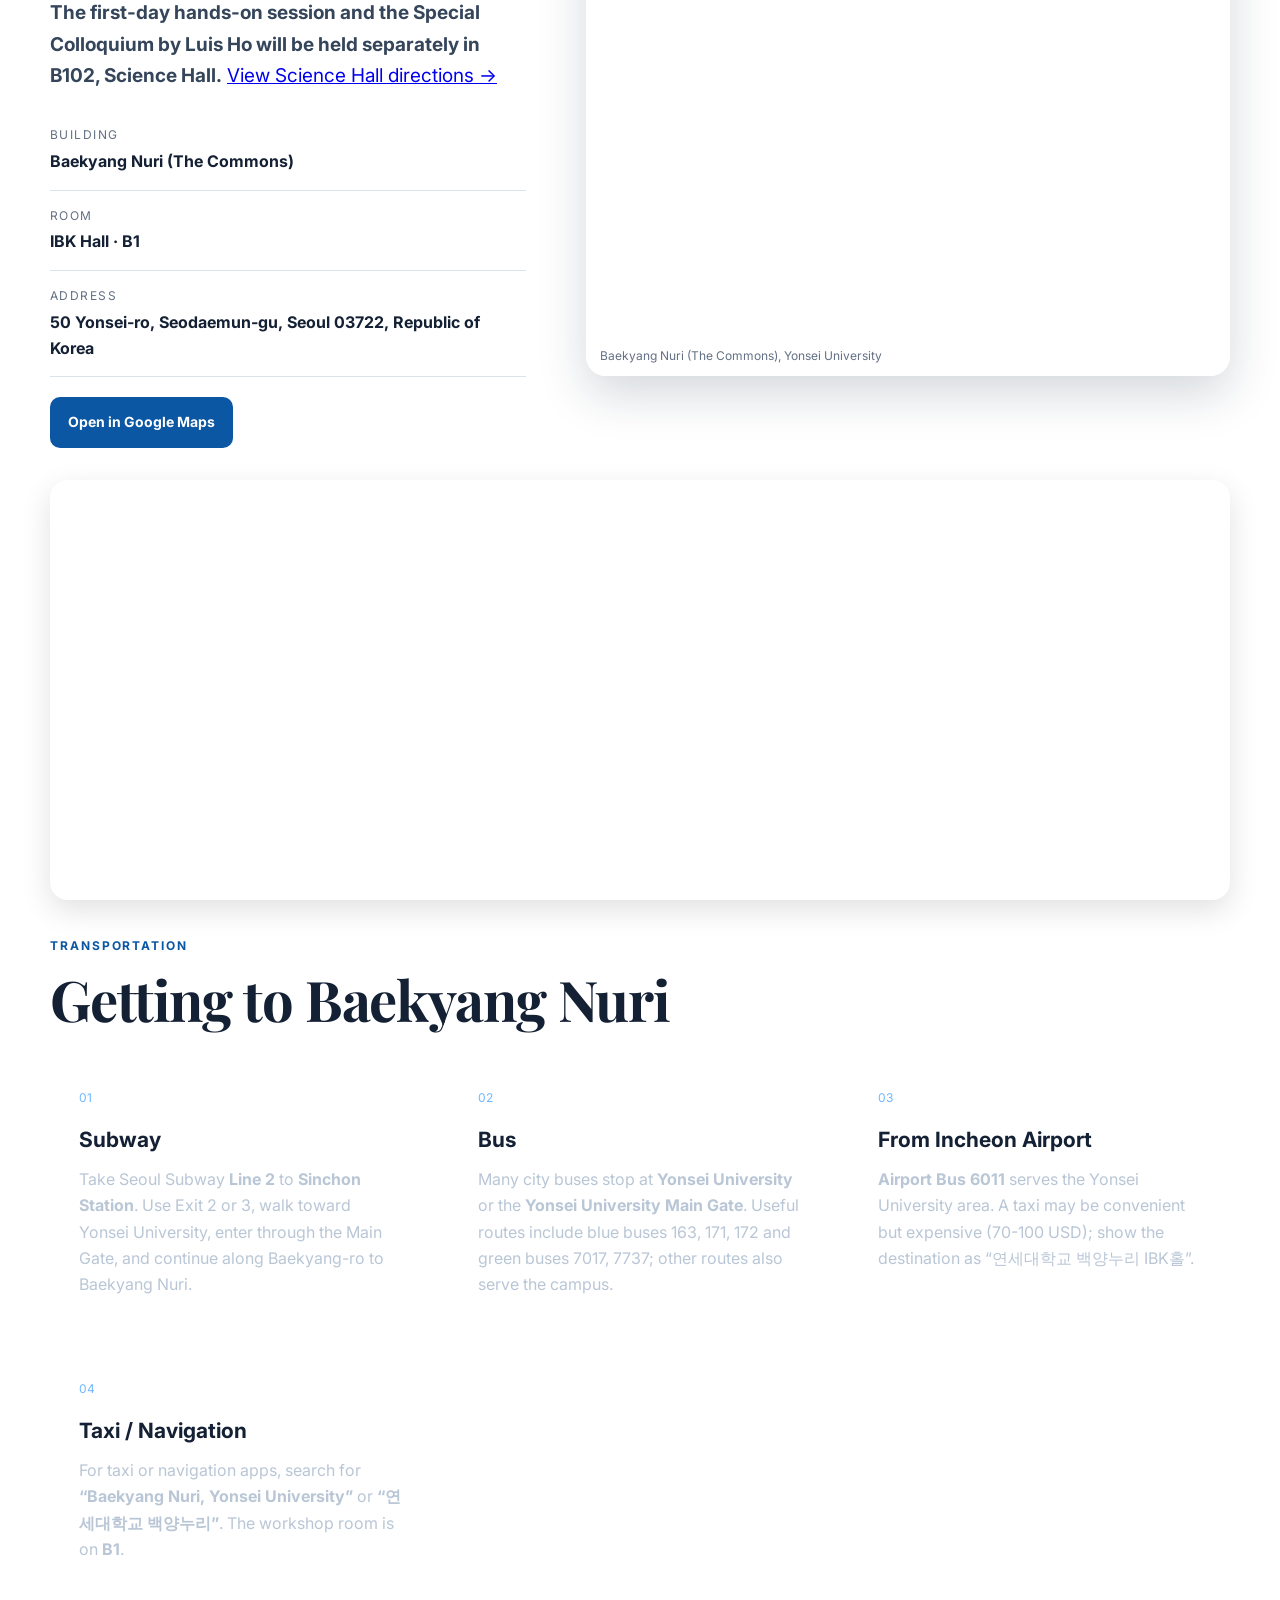
==== commit b2ec2563: "Add files via upload" ====
--- a/index.html
+++ b/index.html
@@ -153,7 +153,7 @@
           <div>
             <p class="kicker">Venue</p>
             <h2>IBK Hall, Baekyang Nuri</h2>
-            <p class="lead">The main workshop venue is <strong>IBK Hall (B1), Baekyang Nuri</strong>, Yonsei University’s Sinchon campus in Seoul. <strong>The first-day hands-on session will be held separately in B102, Science Hall.</strong> <a href="science-hall-directions.html">View hands-on session directions →</a></p>
+            <p class="lead">The main workshop venue is <strong>IBK Hall (B1), Baekyang Nuri</strong>, Yonsei University’s Sinchon campus in Seoul. <strong>The first-day hands-on session and the Special Colloquium by Luis Ho will be held separately in B102, Science Hall.</strong> <a href="science-hall-directions.html">View Science Hall directions →</a></p>
             <div class="venue-facts">
               <div><span>Building</span><strong>Baekyang Nuri (The Commons)</strong></div>
               <div><span>Room</span><strong>IBK Hall · B1</strong></div>
@@ -316,7 +316,8 @@
       const chairedTopics = new Set();
       const rows = ordered.map(x => {
         const isHandsOn = date === '2027-01-31' && /^15:00/.test(x.begin || '') && /hands?[\s‐‑–—-]*on|galfit/i.test(`${x.topic || ''} ${x.name || ''} ${x.title || ''}`);
-        const venueNote = isHandsOn ? '<span class="hands-on-venue"><b>Venue: B102, Science Hall, Yonsei University.</b><br>Held separately from IBK Hall, Baekyang Nuri. <a href="science-hall-directions.html">Directions →</a></span>' : '';
+        const isSpecialColloquium = x.topic === 'Special Colloquium' && /luis(?: c\.)? ho/i.test(x.name || '');
+        const venueNote = (isHandsOn || isSpecialColloquium) ? '<span class="hands-on-venue"><b>Venue: B102, Science Hall, Yonsei University.</b><br>Held separately from IBK Hall, Baekyang Nuri. <a href="science-hall-directions.html">Directions →</a></span>' : '';
         const isBreak = /break|lunch|banquet|dinner|coffee/i.test(`${x.name||''} ${x.title||''}`);
         const topic = x.topic ? `<span class="session-topic">${x.topic}${chairs[x.topic] && !chairedTopics.has(x.topic) ? ` · Chair: ${chairs[x.topic]}` : ''}</span>` : '';
         if (x.topic) chairedTopics.add(x.topic);
